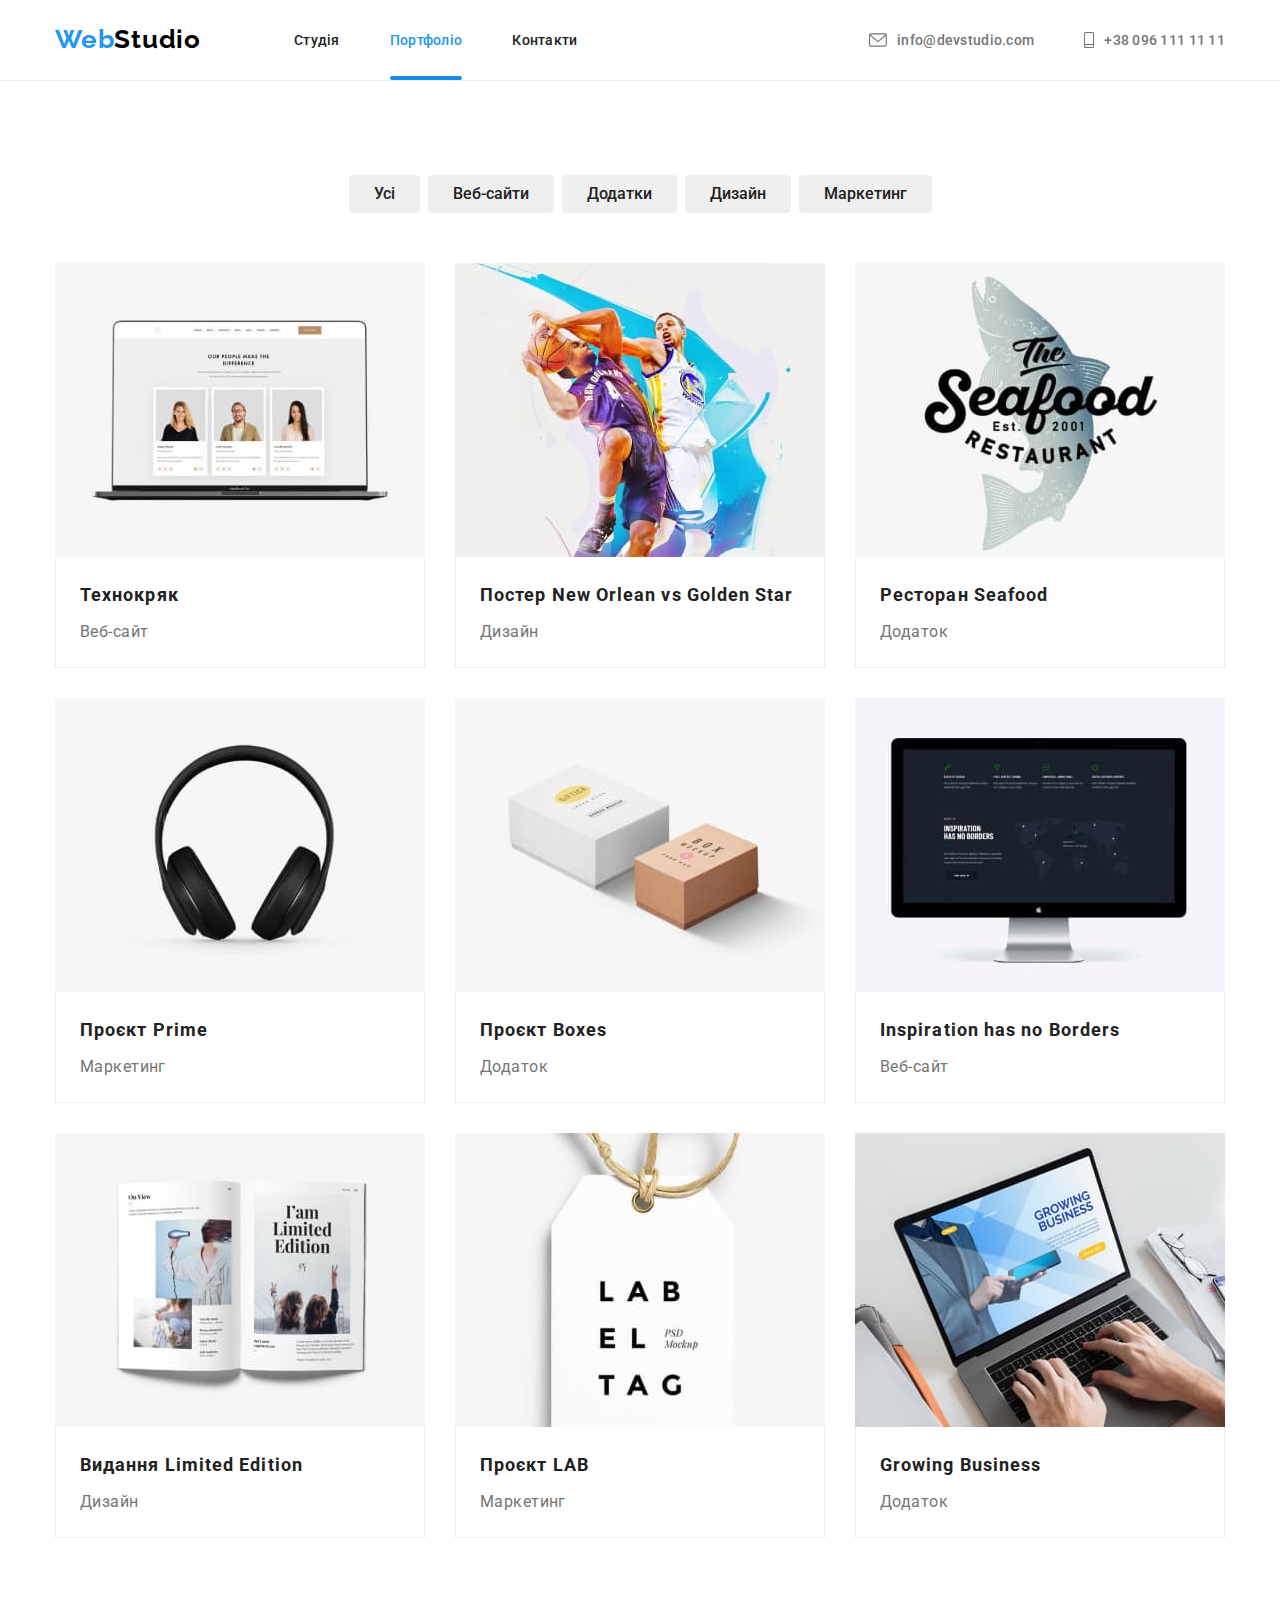
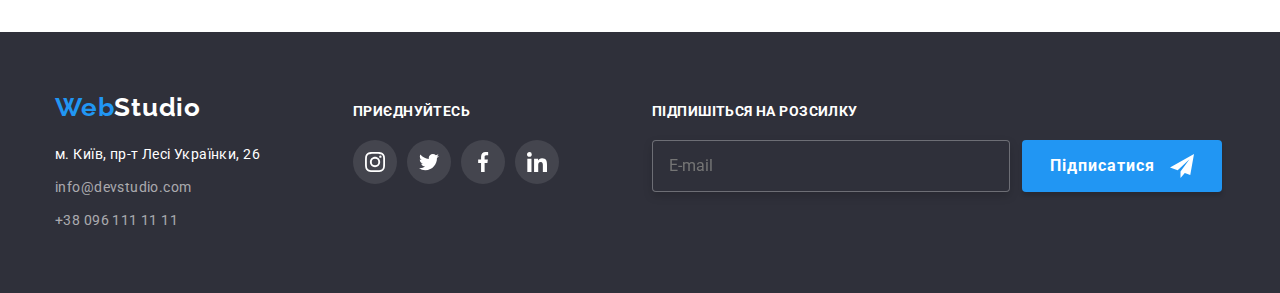
==== portfolio.html @ 2c03ad34 "copy homework #7" ====
<!DOCTYPE html>
<html lang="en">
  <head>
    <meta charset="UTF-8" />
    <meta http-equiv="X-UA-Compatible" content="IE=edge" />
    <meta name="viewport" content="width=device-width, initial-scale=1.0" />
    <title>Portfolio</title>
    <link rel="stylesheet" href="./css/main.min.css"/>
  </head>

  <body>
    <!-- HEADER -->
    <header class="page-header">
      <div class="page-header__wrap container">
        <nav>
          <ul class="navigation">
            <li class="navigation__logo">
              <a class="logo navigation__logo--color" href="./index.html">
                <span class="logo__part">Web</span>Studio
              </a>
            </li>
            <li class="navigation__reference">
              <a class="navigation__link" href="./index.html">Студія</a>
            </li>
            <li class="navigation__reference">
              <a class="navigation__link navigation__link--current" href="./portfolio.html">Портфоліо</a>
            </li>
            <li class="navigation__reference">
              <a class="navigation__link" href="">Контакти</a>
            </li>
          </ul>
        </nav>
        <ul class="contacts">
          <li class="contacts__reference">
            <a class="contacts__link" href="mailto:info@devstudio.com">
              <svg class="contacts__icon" width="18" height="16">
                <use href="./images/icons.svg#icon-link-letter"></use>
              </svg>info@devstudio.com
            </a>
          </li>
          <li class="contacts__reference">
            <a class="contacts__link" href="tel:+380961111111">
              <svg class="contacts__icon" width="10" height="16">
                <use href="./images/icons.svg#icon-link-smartphone"></use>
              </svg>+38 096 111 11 11
            </a>
          </li>
        </ul>
      </div>
    </header>
    <main>
      <!-- ФІЛЬТР КНОПОК -->
      <section class="section">
        <div class="container">
          <h1 class="visually-hidden">Портфоліо</h1>
          <ul class="portfolio-filter">
            <li class="portfolio-filter__item">
              <button class="portfolio-filter__button" type="button">Усі</button>
            </li>
            <li class="portfolio-filter__item">
              <button class="portfolio-filter__button" type="button">Веб-сайти</button>
            </li>
            <li class="portfolio-filter__item">
              <button class="portfolio-filter__button" type="button">Додатки</button>
            </li>
            <li class="portfolio-filter__item">
              <button class="portfolio-filter__button" type="button">Дизайн</button>
            </li>
            <li class="portfolio-filter__item">
              <button class="portfolio-filter__button" type="button">Маркетинг</button>
            </li>
          </ul>
          <ul class="portfolio">
            <li class="portfolio__card">
              <a class="portfolio__link" href="#">
                <div class="portfolio__picture">
                  <img
                  src="./images/portfolio/technokrjak.jpg"
                  alt="Зображення сторінки інтернета"
                  width="370"
                  height="294">
                  <div class="portfolio__wrap">
                    <p class="portfolio__description">
                      Ресурс пропонує комплексні пропозиції з різним рівнем
                      функціоналу та сервісів. Все це дозволить відвідувачу
                      отримати вичерпні відомості про компанію чи приватну особу.
                    </p>
                  </div>
                </div>
                <div class="portfolio__name">
                  <h2 class="portfolio__title">Технокряк</h2>
                  <p>Веб-сайт</p>
                </div>
              </a>
            </li>
            <li class="portfolio__card">
              <a class="portfolio__link" href="#">
                <div class="portfolio__picture">
                  <img
                  src="./images/portfolio/basketball.jpg"
                  alt="Баскетболісти з м'ячем"
                  width="370"
                  height="294">
                  <div class="portfolio__wrap">
                    <p class="portfolio__description">
                      Постер НБА Нью-Орлеан проти Сан Франциско Голден Стар. Тут
                      має бути інший текст, якого не має в проекті, але я його
                      написав, щоб перевірити і побачити, як він буде
                      відображатись на цій картці.
                    </p>
                  </div>
                </div>
                <div class="portfolio__name">
                  <h2 class="portfolio__title">
                    Постер New Orlean vs Golden Star
                  </h2>
                  <p>Дизайн</p>
                </div>
              </a>
            </li>
            <li class="portfolio__card">
              <a class="portfolio__link" href="#">
                <div class="portfolio__picture">
                  <img
                    src="./images/portfolio/seafood.jpg"
                    alt="Логотип рибного ресторану"
                    width="370"
                    height="294"
                  />
                  <div class="portfolio__wrap">
                    <p class="portfolio__description">
                      Тут про застосунок для ресторану Сіфуд. Далі вода про те
                      який класний ресторан і який ще більш чудовий застосунок
                      розроблений нашою вебстудією)
                    </p>
                  </div>
                </div>
                <div class="portfolio__name">
                  <h2 class="portfolio__title">Ресторан Seafood</h2>
                  <p>Додаток</p>
                </div>
              </a>
            </li>
            <li class="portfolio__card">
              <a class="portfolio__link" href="#">
                <div class="portfolio__picture">
                  <img
                    src="./images/portfolio/prime.jpg"
                    alt="Навушники"
                    width="370"
                    height="294"
                  />
                  <div class="portfolio__wrap">
                    <p class="portfolio__description">
                      Навушники. Ми самі не уявляємо чому. Виглядає стильно і
                     сучасно, то й добре. Але щось пов'язане з маркетингом.
                    </p>
                  </div>
                </div>
                <div class="portfolio__name">
                  <h2 class="portfolio__title">Проєкт Prime</h2>
                  <p>Маркетинг</p>
                </div>
              </a>
            </li>
            <li class="portfolio__card">
              <a class="portfolio__link" href="#">
                <div class="portfolio__picture">
                  <img
                    src="./images/portfolio/boxes.jpg"
                    alt="Дві коробки"
                    width="370"
                    height="294"
                  />
                  <div class="portfolio__wrap">
                    <p class="portfolio__description">
                      Застосунок, де на обкладинці красиво
                      розташовані вінтажні коробки. Власне, така й назва. Щось схоже на тетріс.
                      Просто знайте, що наша ВебСтудія втілить в життя будь яку
                      вашу забаганку.
                    </p>
                  </div>
                </div>
                <div class="portfolio__name">
                  <h2 class="portfolio__title">Проєкт Boxes</h2>
                  <p>Додаток</p>
                </div>
              </a>
            </li>
            <li class="portfolio__card">
              <a class="portfolio__link" href="#">
                <div class="portfolio__picture">
                  <img
                    src="./images/portfolio/inspiration.jpg"
                    alt="Монітор"
                    width="370"
                    height="294"
                  />
                  <div class="portfolio__wrap">
                    <p class="portfolio__description">
                      Веб-сайт "Надхнення немає меж". Філософське. Мабуть, сайт
                      для тих, хто має багато натхнення, але не знає де його
                      втілити. Вам сюди
                    </p>
                  </div>
                </div>
                <div class="portfolio__name">
                  <h2 class="portfolio__title">Inspiration has no Borders</h2>
                  <p>Веб-сайт</p>
                </div>
              </a>
            </li>
            <li class="portfolio__card">
              <a class="portfolio__link" href="#">
                <div class="portfolio__picture">
                  <img
                    src="./images/portfolio/limited.jpg"
                    alt="Журнал на сторінці з заголовком I'm limited edition"
                    width="370"
                    height="294"
                  />
                  <div class="portfolio__wrap">
                    <p class="portfolio__description">
                      О. Тут круто. Нам довірили розробити дизайн лімітованої
                      обкладинки одного невідомого журналу. Щось про фени або про
                      волосся. Видання лімітоване, то ж навряд чи ви він потрапить у
                      ваші руки.
                    </p>
                  </div>
                </div>
                <div class="portfolio__name">
                  <h2 class="portfolio__title">Видання Limited Edition</h2>
                  <p>Дизайн</p>
                </div>
              </a>
            </li>
            <li class="portfolio__card">
              <a class="portfolio__link" href="#">
                <div class="portfolio__picture">
                  <img
                    src="./images/portfolio/lab.jpg"
                    alt="Label TAG"
                    width="370"
                    height="294"
                  />
                  <div class="portfolio__wrap">
                    <p class="portfolio__description">
                      Проект ЛАБ. Це знов ніби не зрозуміло, але назва кричуща
                      і модна. Все дуже красиво, особливо нам подобається
                      той шнурочок і стильний вузлик.
                    </p>
                  </div>
                </div>
                <div class="portfolio__name">
                  <h2 class="portfolio__title">Проєкт LAB</h2>
                  <p>Маркетинг</p>
                </div>
              </a>
            </li>
            <li class="portfolio__card">
              <a class="portfolio__link" href="#">
                <div class="portfolio__picture">
                  <img
                    src="./images/portfolio/business.jpg"
                    alt="Фото лептопа з надписом Growing Business на мониторі"
                    width="370"
                    height="294"
                  />
                  <div class="portfolio__wrap">
                    <p class="portfolio__description">
                      Бізнес застосунок. Зростаючий бізнес. Для серйозних людей,
                      які знають ціну своєму часу. Якось так.
                    </p>
                  </div>
                </div>
                <div class="portfolio__name">
                  <h2 class="portfolio__title">Growing Business</h2>
                  <p>Додаток</p>
                </div>
              </a>
            </li>
          </ul>
        </div>
      </section>
    </main>

    <!-- FOOTER -->
    <footer class="page-footer">
      <div class="container page-footer__wrap">
        <div class="page-footer__links">
          <a href="index.html" class="logo page-footer__logo--color">
            <span class="logo__part">Web</span>Studio
          </a>
          <address>
            <ul class="adress-list">
              <li class="adress-list__item">
                <a class="adress-list__map"
                  href="https://goo.gl/maps/ySmGjcdxqGTYYULQ9"
                  target="_blank"
                  rel="noreferrer noopener nofollow">м. Київ, пр-т Лесі Українки, 26
                </a>
              </li>
              <li class="adress-list__item">
                <a class="adress-list__link" href="mailto:info@devstudio.com">info@devstudio.com</a>
              </li>
              <li class="adress-list__item">
                <a class="adress-list__link" href="tel:+380961111111">+38 096 111 11 11</a>
              </li>
            </ul>
          </address>
        </div>
        <div class="join">
          <h3 class="join__title">приєднуйтесь</h3>
          <ul class="networks">
            <li>
              <a class="networks__button join__button--color" href="#" aria-label="Instagram">
                <svg class="networks__icon" width="20" height="20">
                  <use href="./images/icons.svg#icon-social-instagram"></use>
                </svg>
              </a>
            </li>
            <li>
              <a class="networks__button join__button--color" href="#" aria-label="Instagram">
                <svg class="networks__icon" width="20" height="20">
                  <use href="./images/icons.svg#icon-social-twitter"></use>
                </svg>
              </a>
            </li>
            <li>
              <a class="networks__button join__button--color" href="#" aria-label="Instagram">
                <svg class="networks__icon" width="20" height="20">
                  <use href="./images/icons.svg#icon-social-facebook"></use>
                </svg>
              </a>
            </li>
            <li>
              <a class="networks__button join__button--color" href="#" aria-label="Instagram">
                <svg class="networks__icon" width="20" height="20">
                  <use href="./images/icons.svg#icon-social-linkedin"></use>
                </svg>
              </a>
            </li>
          </ul>
        </div>
        <form name="mailing-list" autocomplete="on">
          <div class="subscription">
            <h3 class="join__title">Підпишіться на розсилку</h3>
            <div class="subscription__wrap">
              <label>
                <input
                  class="subscription__input"
                  type="email"
                  name="user_email"
                  placeholder="E-mail"
                />
              </label>
              <button class="subscription__button" type="submit">
                Підписатися
                <svg class="subscription__icon" width="24" height="24">
                  <use href="./images/icons.svg#icon-send"></use>
                </svg>
              </button>
            </div>
          </div>
        </form>
      </div>
    </footer>
  </body>
</html>
---- css/main.min.css ----
@import"https://fonts.googleapis.com/css2?family=Raleway:wght@700&family=Roboto:wght@400;500;700;900&display=swap";/*! modern-normalize v1.1.0 | MIT License | https://github.com/sindresorhus/modern-normalize */*,::before,::after{-webkit-box-sizing:border-box;box-sizing:border-box}html{line-height:1.15;-webkit-text-size-adjust:100%;-moz-tab-size:4;-o-tab-size:4;tab-size:4}body{margin:0;font-family:system-ui,-apple-system,"Segoe UI",Roboto,Helvetica,Arial,sans-serif,"Apple Color Emoji","Segoe UI Emoji"}hr{height:0;color:inherit}abbr[title]{-webkit-text-decoration:underline dotted;text-decoration:underline dotted}b,strong{font-weight:bolder}code,kbd,samp,pre{font-family:ui-monospace,SFMono-Regular,Consolas,"Liberation Mono",Menlo,monospace;font-size:1em}small{font-size:80%}sub,sup{font-size:75%;line-height:0;position:relative;vertical-align:baseline}sub{bottom:-0.25em}sup{top:-0.5em}table{text-indent:0;border-color:inherit}button,input,optgroup,select,textarea{font-family:inherit;font-size:100%;line-height:1.15;margin:0}button,select{text-transform:none}button,[type=button],[type=reset],[type=submit]{-webkit-appearance:button}::-moz-focus-inner{border-style:none;padding:0}:-moz-focusring{outline:1px dotted ButtonText}:-moz-ui-invalid{box-shadow:none}legend{padding:0}progress{vertical-align:baseline}::-webkit-inner-spin-button,::-webkit-outer-spin-button{height:auto}[type=search]{-webkit-appearance:textfield;outline-offset:-2px}::-webkit-search-decoration{-webkit-appearance:none}::-webkit-file-upload-button{-webkit-appearance:button;font:inherit}summary{display:list-item}.visually-hidden{position:absolute;width:1px;height:1px;margin:-1px;border:0;padding:0;white-space:nowrap;-webkit-clip-path:inset(100%);clip-path:inset(100%);clip:rect(0 0 0 0);overflow:hidden}.portfolio,.portfolio-filter,.clients,.team__list,.catalogue__list,.features-list,.navigation{list-style:none;padding:0;margin:0}body{color:#757575;font-family:"Roboto",sans-serif;font-size:14px;letter-spacing:.03em}h2,h3,p,ul{margin-top:0;margin-bottom:0px}img{display:block;max-width:100%;height:auto}.container{width:1200px;padding:0 15px;margin:0 auto}.section{padding:94px 0}.titles{font-weight:700;font-size:36px;line-height:1.17;text-align:center;color:#212121;margin-bottom:50px}.logo{display:inline-block;font-family:"Raleway";font-weight:700;font-size:26px;line-height:1.192;text-decoration:none;letter-spacing:.03em}.logo__part{color:#2196f3}.networks{display:-webkit-box;display:-ms-flexbox;display:flex;-webkit-box-pack:justify;-ms-flex-pack:justify;justify-content:space-between;list-style:none;padding:0}.networks__button{display:-webkit-box;display:-ms-flexbox;display:flex;-webkit-box-align:center;-ms-flex-align:center;align-items:center;-webkit-box-pack:center;-ms-flex-pack:center;justify-content:center;border:none;width:44px;height:44px;border-radius:50%;cursor:pointer;-webkit-transition:background-color 250ms cubic-bezier(0.4, 0, 0.2, 1),color 250ms cubic-bezier(0.4, 0, 0.2, 1);transition:background-color 250ms cubic-bezier(0.4, 0, 0.2, 1),color 250ms cubic-bezier(0.4, 0, 0.2, 1)}.networks__button:hover,.networks__button:focus{background-color:#2196f3;color:#fff}.networks__icon{fill:currentColor}.page-header{border-bottom:1px solid #ececec}.page-header__wrap{display:-webkit-box;display:-ms-flexbox;display:flex;-webkit-box-align:center;-ms-flex-align:center;align-items:center}.navigation{display:-webkit-box;display:-ms-flexbox;display:flex}.navigation__logo{margin-right:93px;padding:24px 0 25px 0}.navigation__logo--color{color:#000}.navigation__link{position:relative;display:block;padding-top:32px;padding-bottom:32px;color:#212121;font-weight:500;line-height:1.143;letter-spacing:.02em;text-decoration:none;-webkit-transition:color 250ms cubic-bezier(0.4, 0, 0.2, 1);transition:color 250ms cubic-bezier(0.4, 0, 0.2, 1)}.navigation__link--current{color:#2196f3}.navigation__link--current::after{position:absolute;display:block;content:" ";width:100%;height:4px;bottom:0;border-radius:2px;background-color:#188ce8}.navigation__reference:not(last-child){margin-right:50px}.contacts{display:-webkit-inline-box;display:-ms-inline-flexbox;display:inline-flex;margin-top:0;margin-bottom:0;margin-left:auto;list-style:none;font-weight:500;line-height:1.143;letter-spacing:.02em}.contacts__reference+.contacts__reference{margin-left:50px}.contacts__link{display:-webkit-box;display:-ms-flexbox;display:flex;padding:0;-webkit-box-align:center;-ms-flex-align:center;align-items:center;color:#757575;text-decoration:none;-webkit-transition:color 250ms cubic-bezier(0.4, 0, 0.2, 1);transition:color 250ms cubic-bezier(0.4, 0, 0.2, 1)}.contacts__link:hover,.contacts__link:focus{color:#2196f3}.contacts__icon{fill:currentColor;padding:0;margin-right:10px}.hero{text-align:center;background-color:#2f303a;-webkit-box-shadow:0px 4px 4px rgba(0,0,0,.25),0px 4px 4px rgba(0,0,0,.25);box-shadow:0px 4px 4px rgba(0,0,0,.25),0px 4px 4px rgba(0,0,0,.25);padding-top:200px;padding-bottom:200px}.hero__title{width:696px;margin:0 auto;-webkit-box-align:center;-ms-flex-align:center;align-items:center;font-weight:900;font-size:44px;line-height:1.364;color:#fff;text-align:center;letter-spacing:.06em;text-transform:uppercase;margin-top:0;margin-bottom:0px;padding-bottom:40px}.hero__button{display:inline-block;font-family:"Roboto",sans-serif;font-weight:700;font-size:16px;line-height:1.88;color:#fff;background-color:#2196f3;text-align:center;-webkit-box-align:center;-ms-flex-align:center;align-items:center;letter-spacing:.06em;cursor:pointer;border:none;border-radius:4px;padding:10px 32px;min-width:216px;-webkit-transition:background-color 250ms cubic-bezier(0.4, 0, 0.2, 1);transition:background-color 250ms cubic-bezier(0.4, 0, 0.2, 1)}.hero__button:hover,.hero__button:focus{background-color:#188ce8}.overlay{max-width:1600px;height:600px;margin-left:auto;margin-right:auto;background-image:-webkit-gradient(linear, left top, right top, from(rgba(47, 48, 58, 0.4)), to(rgba(47, 48, 58, 0.4))),url(../images/body.jpg);background-image:linear-gradient(to right, rgba(47, 48, 58, 0.4), rgba(47, 48, 58, 0.4)),url(../images/body.jpg);background-size:cover;background-position:center}.backdrop{position:fixed;top:0;left:0;width:100%;height:100%;background-color:rgba(0,0,0,.2);opacity:1;-webkit-transition:opacity 250ms cubic-bezier(0.4, 0, 0.2, 1),visibility 250ms cubic-bezier(0.4, 0, 0.2, 1);transition:opacity 250ms cubic-bezier(0.4, 0, 0.2, 1),visibility 250ms cubic-bezier(0.4, 0, 0.2, 1)}.backdrop.is-hidden{visibility:hidden;opacity:0;pointer-events:none}.backdrop.is-hidden .modal{-webkit-transform:translate(-50%, -50%) scale(0.5);transform:translate(-50%, -50%) scale(0.5)}.modal{position:absolute;top:50%;left:50%;min-width:528px;min-height:581px;background-color:#fff;-webkit-box-shadow:0px 1px 3px rgba(0,0,0,.12),0px 1px 1px rgba(0,0,0,.14),0px 2px 1px rgba(0,0,0,.2);box-shadow:0px 1px 3px rgba(0,0,0,.12),0px 1px 1px rgba(0,0,0,.14),0px 2px 1px rgba(0,0,0,.2);border-radius:4px;padding:40px;-webkit-transform:translate(-50%, -50%) scale(1);transform:translate(-50%, -50%) scale(1);-webkit-transition:-webkit-transform 250ms cubic-bezier(0.4, 0, 0.2, 1);transition:-webkit-transform 250ms cubic-bezier(0.4, 0, 0.2, 1);transition:transform 250ms cubic-bezier(0.4, 0, 0.2, 1);transition:transform 250ms cubic-bezier(0.4, 0, 0.2, 1), -webkit-transform 250ms cubic-bezier(0.4, 0, 0.2, 1)}.modal__title{font-weight:700;font-size:20px;line-height:1.15;letter-spacing:.03em;padding-bottom:12px;color:#212121}.modal__wrap{display:-webkit-box;display:-ms-flexbox;display:flex;-webkit-box-orient:vertical;-webkit-box-direction:normal;-ms-flex-direction:column;flex-direction:column;text-align:left;font-size:12px;line-height:1.17;letter-spacing:.01em}.modal__wrap:focus-within{color:#212121}.modal__label{padding-bottom:4px}.modal__input-wrap{position:relative;margin-bottom:10px;color:#212121;-webkit-transition:color 250ms cubic-bezier(0.4, 0, 0.2, 1);transition:color 250ms cubic-bezier(0.4, 0, 0.2, 1)}.modal__input-wrap:focus-within{color:#2196f3}.modal__input{width:100%;padding:12px 12px 12px 42px;font-size:16px;outline:none;border:1px solid rgba(33,33,33,.2);border-radius:4px;-webkit-transition:border-color 250ms cubic-bezier(0.4, 0, 0.2, 1);transition:border-color 250ms cubic-bezier(0.4, 0, 0.2, 1)}.modal__icon{position:absolute;top:50%;left:12px;-webkit-transform:translateY(-50%);transform:translateY(-50%);fill:currentColor}.modal__textarea{resize:none;outline:none;margin-bottom:20px;font-size:12px;line-height:1.17;letter-spacing:.01em;border:1px solid rgba(33,33,33,.2);border-radius:4px;padding:12px 16px;-webkit-transition:border-color 250ms cubic-bezier(0.4, 0, 0.2, 1);transition:border-color 250ms cubic-bezier(0.4, 0, 0.2, 1)}.modal__textarea:focus{color:#2196f3}.modal__textarea::-webkit-input-placeholder{color:rgba(117,117,117,.5)}.modal__textarea::-moz-placeholder{color:rgba(117,117,117,.5)}.modal__textarea:-ms-input-placeholder{color:rgba(117,117,117,.5)}.modal__textarea::-ms-input-placeholder{color:rgba(117,117,117,.5)}.modal__textarea::placeholder{color:rgba(117,117,117,.5)}.modal__terms{display:-webkit-box;display:-ms-flexbox;display:flex;-webkit-box-align:center;-ms-flex-align:center;align-items:center;margin-bottom:30px}.modal__terms-input{position:absolute;-webkit-appearance:none;-moz-appearance:none;appearance:none}.modal__terms-icon{display:inline-block;width:16px;height:15px;border:2px solid #212121;border-radius:2px;margin:0 7px 0 12px;-webkit-transition:border-color 250ms cubic-bezier(0.4, 0, 0.2, 1),background-color 250ms cubic-bezier(0.4, 0, 0.2, 1);transition:border-color 250ms cubic-bezier(0.4, 0, 0.2, 1),background-color 250ms cubic-bezier(0.4, 0, 0.2, 1)}.modal__terms-check{opacity:0;position:absolute;margin-left:12px;width:16px;height:15px;border-radius:2px;-webkit-transition:opacity 250ms cubic-bezier(0.4, 0, 0.2, 1);transition:opacity 250ms cubic-bezier(0.4, 0, 0.2, 1)}.modal__terms-input:checked~.modal__terms-check{opacity:1}.modal__terms-link{color:#2196f3}.modal__button{width:200px;height:50px;background-color:#2196f3;-webkit-box-shadow:0px 4px 4px rgba(0,0,0,.15);box-shadow:0px 4px 4px rgba(0,0,0,.15);border:none;border-radius:4px;font-weight:700;font-size:16px;line-height:1.88;letter-spacing:.06em;color:#fff;cursor:pointer;-webkit-transition:background-color 250ms cubic-bezier(0.4, 0, 0.2, 1),-webkit-box-shadow 250ms cubic-bezier(0.4, 0, 0.2, 1);transition:background-color 250ms cubic-bezier(0.4, 0, 0.2, 1),-webkit-box-shadow 250ms cubic-bezier(0.4, 0, 0.2, 1);transition:background-color 250ms cubic-bezier(0.4, 0, 0.2, 1),box-shadow 250ms cubic-bezier(0.4, 0, 0.2, 1);transition:background-color 250ms cubic-bezier(0.4, 0, 0.2, 1),box-shadow 250ms cubic-bezier(0.4, 0, 0.2, 1),-webkit-box-shadow 250ms cubic-bezier(0.4, 0, 0.2, 1)}.modal__button:hover,.modal__button:focus{background-color:#188ce8;-webkit-box-shadow:0px 4px 4px rgba(0,0,0,.15);box-shadow:0px 4px 4px rgba(0,0,0,.15)}.modal__close-button{display:-webkit-box;display:-ms-flexbox;display:flex;-webkit-box-align:center;-ms-flex-align:center;align-items:center;-webkit-box-pack:center;-ms-flex-pack:center;justify-content:center;position:absolute;right:8px;top:8px;padding:0;margin-right:0;width:30px;height:30px;background-color:#fff;border:1px solid rgba(0,0,0,.1);border-radius:50%;cursor:pointer;-webkit-transition:fill 250ms cubic-bezier(0.4, 0, 0.2, 1);transition:fill 250ms cubic-bezier(0.4, 0, 0.2, 1)}.modal__close-button:focus,.modal__close-button:hover{fill:#2196f3}.modal__close-icon{width:11px;height:11px}.features-list{display:-webkit-box;display:-ms-flexbox;display:flex;line-height:1.71}.features-list__feature{width:270px;margin-right:30px}.features-list__feature:nth-child(4){margin-right:0}.features-list__icon{display:-webkit-box;display:-ms-flexbox;display:flex;-webkit-box-align:center;-ms-flex-align:center;align-items:center;-webkit-box-pack:center;-ms-flex-pack:center;justify-content:center;padding:0;border:none;width:270px;height:120px;margin-bottom:30px;background-color:#f5f4fa;border-radius:4px}.features-list__title{font-weight:700;font-size:14px;line-height:1.14;text-transform:uppercase;color:#212121;margin-bottom:10px}.catalogue{padding-top:0}.catalogue__title{font-weight:700;font-size:36px;line-height:1.17;text-align:center;color:#212121;margin-bottom:50px}.catalogue__list{display:-webkit-box;display:-ms-flexbox;display:flex;-webkit-box-align:center;-ms-flex-align:center;align-items:center;-webkit-box-pack:justify;-ms-flex-pack:justify;justify-content:space-between}.catalogue__item{position:relative}.catalogue__label{display:-webkit-box;display:-ms-flexbox;display:flex;-webkit-box-align:center;-ms-flex-align:center;align-items:center;-webkit-box-pack:center;-ms-flex-pack:center;justify-content:center;position:absolute;bottom:0;left:0;width:370px;height:70px;background:rgba(47,48,58,.8)}.catalogue__name{font-weight:700;font-size:14px;line-height:1.14;letter-spacing:.03em;text-transform:uppercase;color:#fff}.team{background-color:#f5f4fa}.team__list{display:-webkit-box;display:-ms-flexbox;display:flex;-webkit-box-align:center;-ms-flex-align:center;align-items:center;-webkit-box-pack:justify;-ms-flex-pack:justify;justify-content:space-between}.team__card{background-color:#fff;text-align:center;font-size:16px;line-height:1.19;-webkit-box-shadow:0px 1px 3px rgba(0,0,0,.12),0px 1px 1px rgba(0,0,0,.14),0px 2px 1px rgba(0,0,0,.2);box-shadow:0px 1px 3px rgba(0,0,0,.12),0px 1px 1px rgba(0,0,0,.14),0px 2px 1px rgba(0,0,0,.2);border-radius:0px 0px 4px 4px}.team__text{padding:30px 32px}.team__title{margin-bottom:10px;font-weight:500;font-size:16px;line-height:1.19;color:#212121}.team__position{margin-bottom:16px}.team__button--color{color:#afb1b8}.clients{display:-webkit-box;display:-ms-flexbox;display:flex;-webkit-box-align:center;-ms-flex-align:center;align-items:center;-webkit-box-pack:justify;-ms-flex-pack:justify;justify-content:space-between}.clients__name{display:-webkit-box;display:-ms-flexbox;display:flex;-webkit-box-align:center;-ms-flex-align:center;align-items:center;-webkit-box-pack:center;-ms-flex-pack:center;justify-content:center;width:170px;height:92px;border:1px solid #afb1b8;border-radius:4px;color:#afb1b8;cursor:pointer;-webkit-transition:background-color 250ms cubic-bezier(0.4, 0, 0.2, 1),color 250ms cubic-bezier(0.4, 0, 0.2, 1);transition:background-color 250ms cubic-bezier(0.4, 0, 0.2, 1),color 250ms cubic-bezier(0.4, 0, 0.2, 1)}.clients__name:hover,.clients__name:focus{border:1px solid #2196f3;color:#2196f3}.clients__icon{fill:currentColor}.page-footer{background-color:#2f303a}.page-footer__wrap{display:-webkit-box;display:-ms-flexbox;display:flex}.page-footer__links{padding:60px 0}.page-footer__logo--color{color:#fff;margin-bottom:20px}.adress-list{list-style:none;font-style:normal;line-height:1.71;padding:0}.adress-list__item:nth-child(-n+2){margin-bottom:9px}.adress-list__map{color:#fff;text-decoration:none;-webkit-transition:color 250ms cubic-bezier(0.4, 0, 0.2, 1);transition:color 250ms cubic-bezier(0.4, 0, 0.2, 1)}.adress-list__map:hover,.adress-list__map:focus{color:#2196f3}.adress-list__link{color:rgba(255,255,255,.6);text-decoration:none;-webkit-transition:color 250ms cubic-bezier(0.4, 0, 0.2, 1);transition:color 250ms cubic-bezier(0.4, 0, 0.2, 1)}.adress-list__link:hover,.adress-list__link:focus{color:#2196f3}.join{display:inline-block;width:206px;padding-top:72px;margin-left:93px}.join__title{font-weight:700;font-size:14px;line-height:1.14;text-transform:uppercase;margin-bottom:20px;color:#fff}.join__button--color{color:#fff;background-color:rgba(255,255,255,.1)}.subscription{display:inline-block;width:570px;padding-top:72px;margin-left:93px}.subscription__wrap{display:-webkit-box;display:-ms-flexbox;display:flex}.subscription__input{width:358px;font-size:16px;line-height:1.25;outline:none;border:1px solid rgba(255,255,255,.3);-webkit-filter:drop-shadow(0px 4px 4px rgba(0, 0, 0, 0.15));filter:drop-shadow(0px 4px 4px rgba(0, 0, 0, 0.15));border-radius:4px;color:#fff;background-color:#2f303a;padding:15px 16px;margin-right:12px}.subscription__input:focus{border:1px solid #fff}.subscription__button{display:-webkit-box;display:-ms-flexbox;display:flex;-webkit-box-align:center;-ms-flex-align:center;align-items:center;-webkit-box-pack:justify;-ms-flex-pack:justify;justify-content:space-between;width:200px;font-weight:700;font-size:16px;line-height:1.88;letter-spacing:.06em;color:#fff;background-color:#2196f3;-webkit-box-shadow:0px 4px 4px rgba(0,0,0,.15);box-shadow:0px 4px 4px rgba(0,0,0,.15);border:none;border-radius:4px;padding:10px 28px;cursor:pointer;-webkit-transition:background-color 250ms cubic-bezier(0.4, 0, 0.2, 1);transition:background-color 250ms cubic-bezier(0.4, 0, 0.2, 1)}.subscription__button:hover,.subscription__button:focus{background-color:#188ce8}.subscription__icon{fill:currentColor}.portfolio-filter{display:-webkit-box;display:-ms-flexbox;display:flex;-webkit-box-align:center;-ms-flex-align:center;align-items:center;-webkit-box-pack:center;-ms-flex-pack:center;justify-content:center;margin-bottom:50px;font-weight:700}.portfolio-filter__item:not(:last-child){margin-right:8px}.portfolio-filter__button{display:inline-block;font-family:"Roboto",sans-serif;font-weight:500;font-size:16px;line-height:1.625;text-align:center;color:#212121;cursor:pointer;border:none;border-radius:4px;padding:6px 25px;-webkit-transition:background-color 250ms cubic-bezier(0.4, 0, 0.2, 1),color 250ms cubic-bezier(0.4, 0, 0.2, 1),-webkit-filter 250ms cubic-bezier(0.4, 0, 0.2, 1);transition:background-color 250ms cubic-bezier(0.4, 0, 0.2, 1),color 250ms cubic-bezier(0.4, 0, 0.2, 1),-webkit-filter 250ms cubic-bezier(0.4, 0, 0.2, 1);transition:background-color 250ms cubic-bezier(0.4, 0, 0.2, 1),color 250ms cubic-bezier(0.4, 0, 0.2, 1),filter 250ms cubic-bezier(0.4, 0, 0.2, 1);transition:background-color 250ms cubic-bezier(0.4, 0, 0.2, 1),color 250ms cubic-bezier(0.4, 0, 0.2, 1),filter 250ms cubic-bezier(0.4, 0, 0.2, 1),-webkit-filter 250ms cubic-bezier(0.4, 0, 0.2, 1)}.portfolio-filter__button:hover,.portfolio-filter__button:focus{color:#fff;background-color:#2196f3;-webkit-filter:drop-shadow(0px 4px 4px rgba(0, 0, 0, 0.25));filter:drop-shadow(0px 4px 4px rgba(0, 0, 0, 0.25))}.portfolio{display:-webkit-box;display:-ms-flexbox;display:flex;-ms-flex-wrap:wrap;flex-wrap:wrap}.portfolio__card{width:370px;font-size:0;margin-right:30px;margin-bottom:30px;background-color:#fff}.portfolio__card:nth-child(3n){margin-right:0}.portfolio__card:nth-last-child(-n+3){margin-bottom:0}.portfolio__card .portfolio__picture{position:relative;overflow:hidden}.portfolio__link{display:block;text-decoration:none;color:#757575;font-size:16px;line-height:1.875;-webkit-transition:-webkit-box-shadow 250ms cubic-bezier(0.4, 0, 0.2, 1);transition:-webkit-box-shadow 250ms cubic-bezier(0.4, 0, 0.2, 1);transition:box-shadow 250ms cubic-bezier(0.4, 0, 0.2, 1);transition:box-shadow 250ms cubic-bezier(0.4, 0, 0.2, 1), -webkit-box-shadow 250ms cubic-bezier(0.4, 0, 0.2, 1)}.portfolio__link:hover,.portfolio__link:focus{-webkit-box-shadow:0px 1px 1px rgba(0,0,0,.12),0px 4px 4px rgba(0,0,0,.06),1px 4px 6px rgba(0,0,0,.16);box-shadow:0px 1px 1px rgba(0,0,0,.12),0px 4px 4px rgba(0,0,0,.06),1px 4px 6px rgba(0,0,0,.16)}.portfolio__link:hover .portfolio__wrap,.portfolio__link:focus .portfolio__wrap{-webkit-transform:translateY(0);transform:translateY(0)}.portfolio__wrap{position:absolute;top:0;left:0;display:inline-block;width:370px;height:294px;background:rgba(33,150,243,.9);-webkit-transform:translateY(101%);transform:translateY(101%);-webkit-transition:-webkit-transform 250ms cubic-bezier(0.4, 0, 0.2, 1);transition:-webkit-transform 250ms cubic-bezier(0.4, 0, 0.2, 1);transition:transform 250ms cubic-bezier(0.4, 0, 0.2, 1);transition:transform 250ms cubic-bezier(0.4, 0, 0.2, 1), -webkit-transform 250ms cubic-bezier(0.4, 0, 0.2, 1)}.portfolio__description{padding:63px 24px;font-size:18px;line-height:1.56;letter-spacing:.03em;color:#fff}.portfolio__name{padding:20px 24px;border-width:0px 1px 1px 1px;border-color:#eee;border-style:solid}.portfolio__title{font-weight:700;font-size:18px;line-height:2;letter-spacing:.06em;color:#212121;margin-bottom:4px}/*# sourceMappingURL=main.min.css.map */
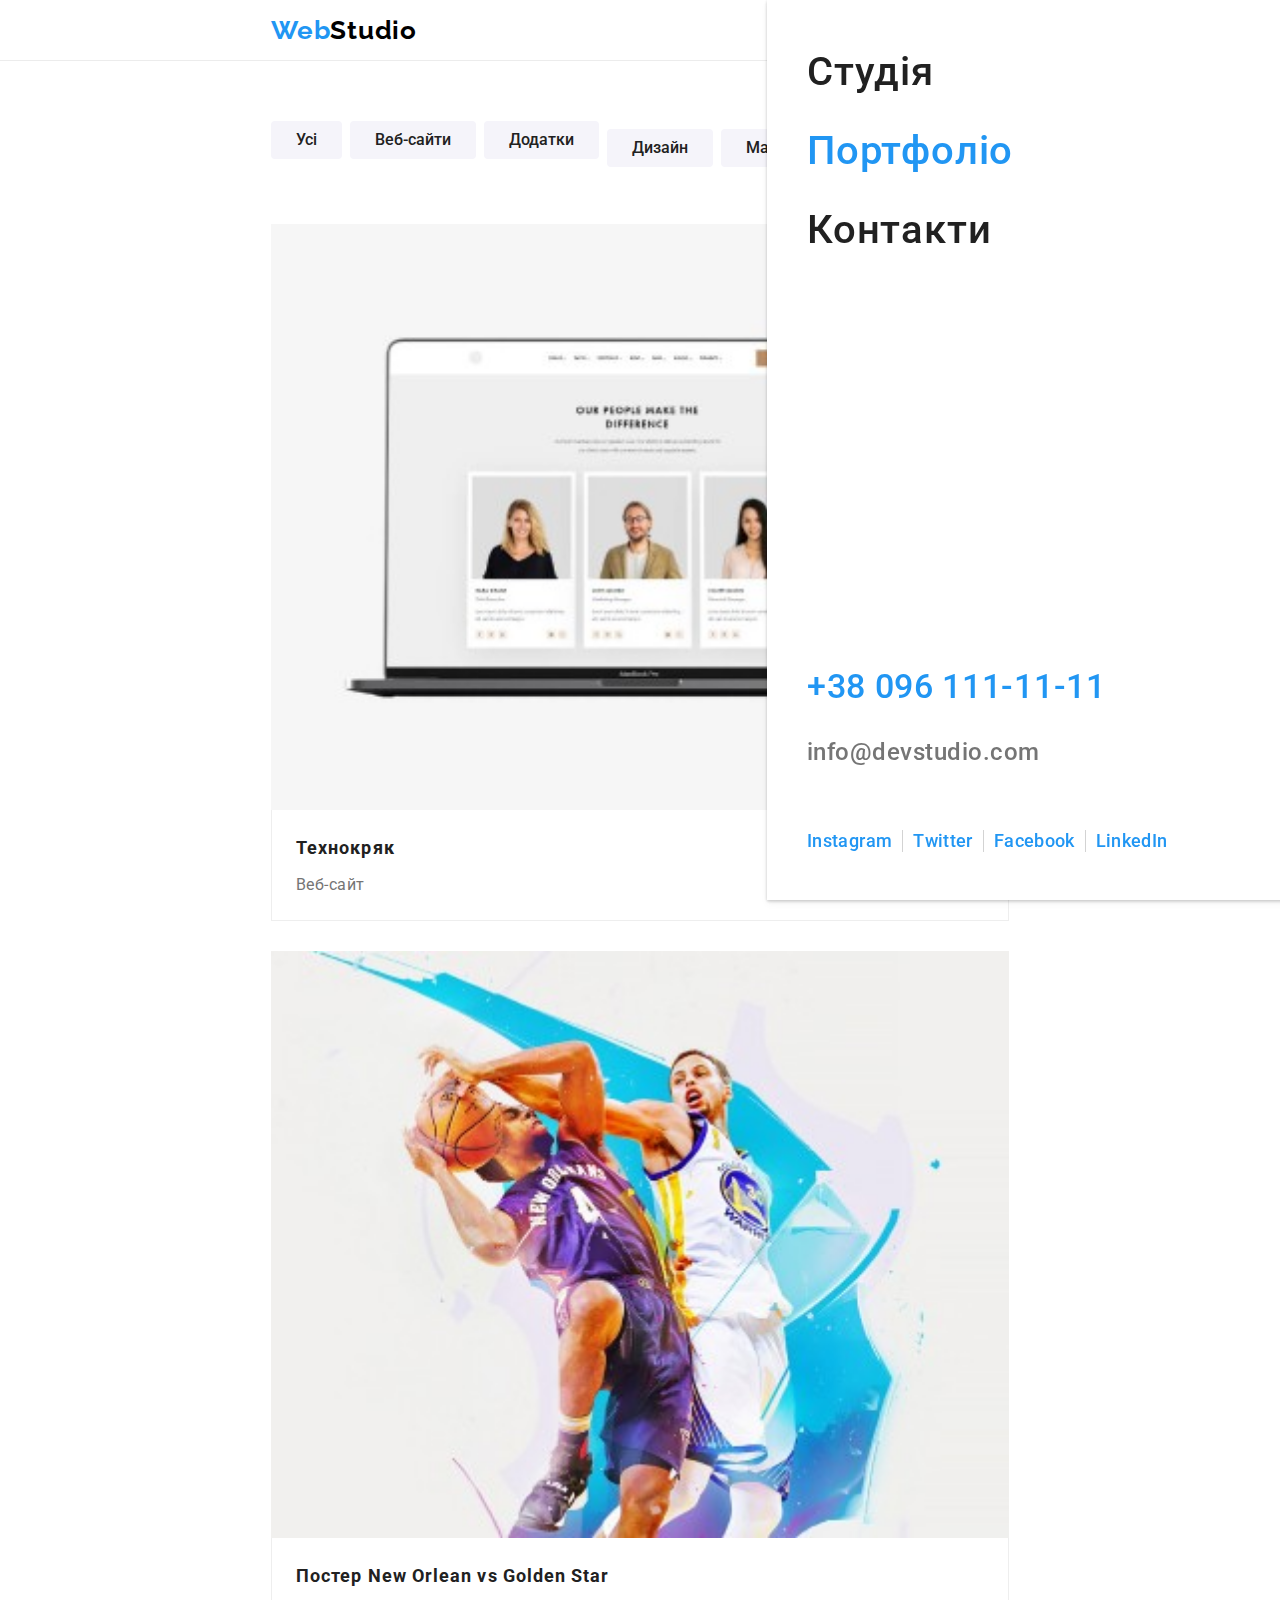
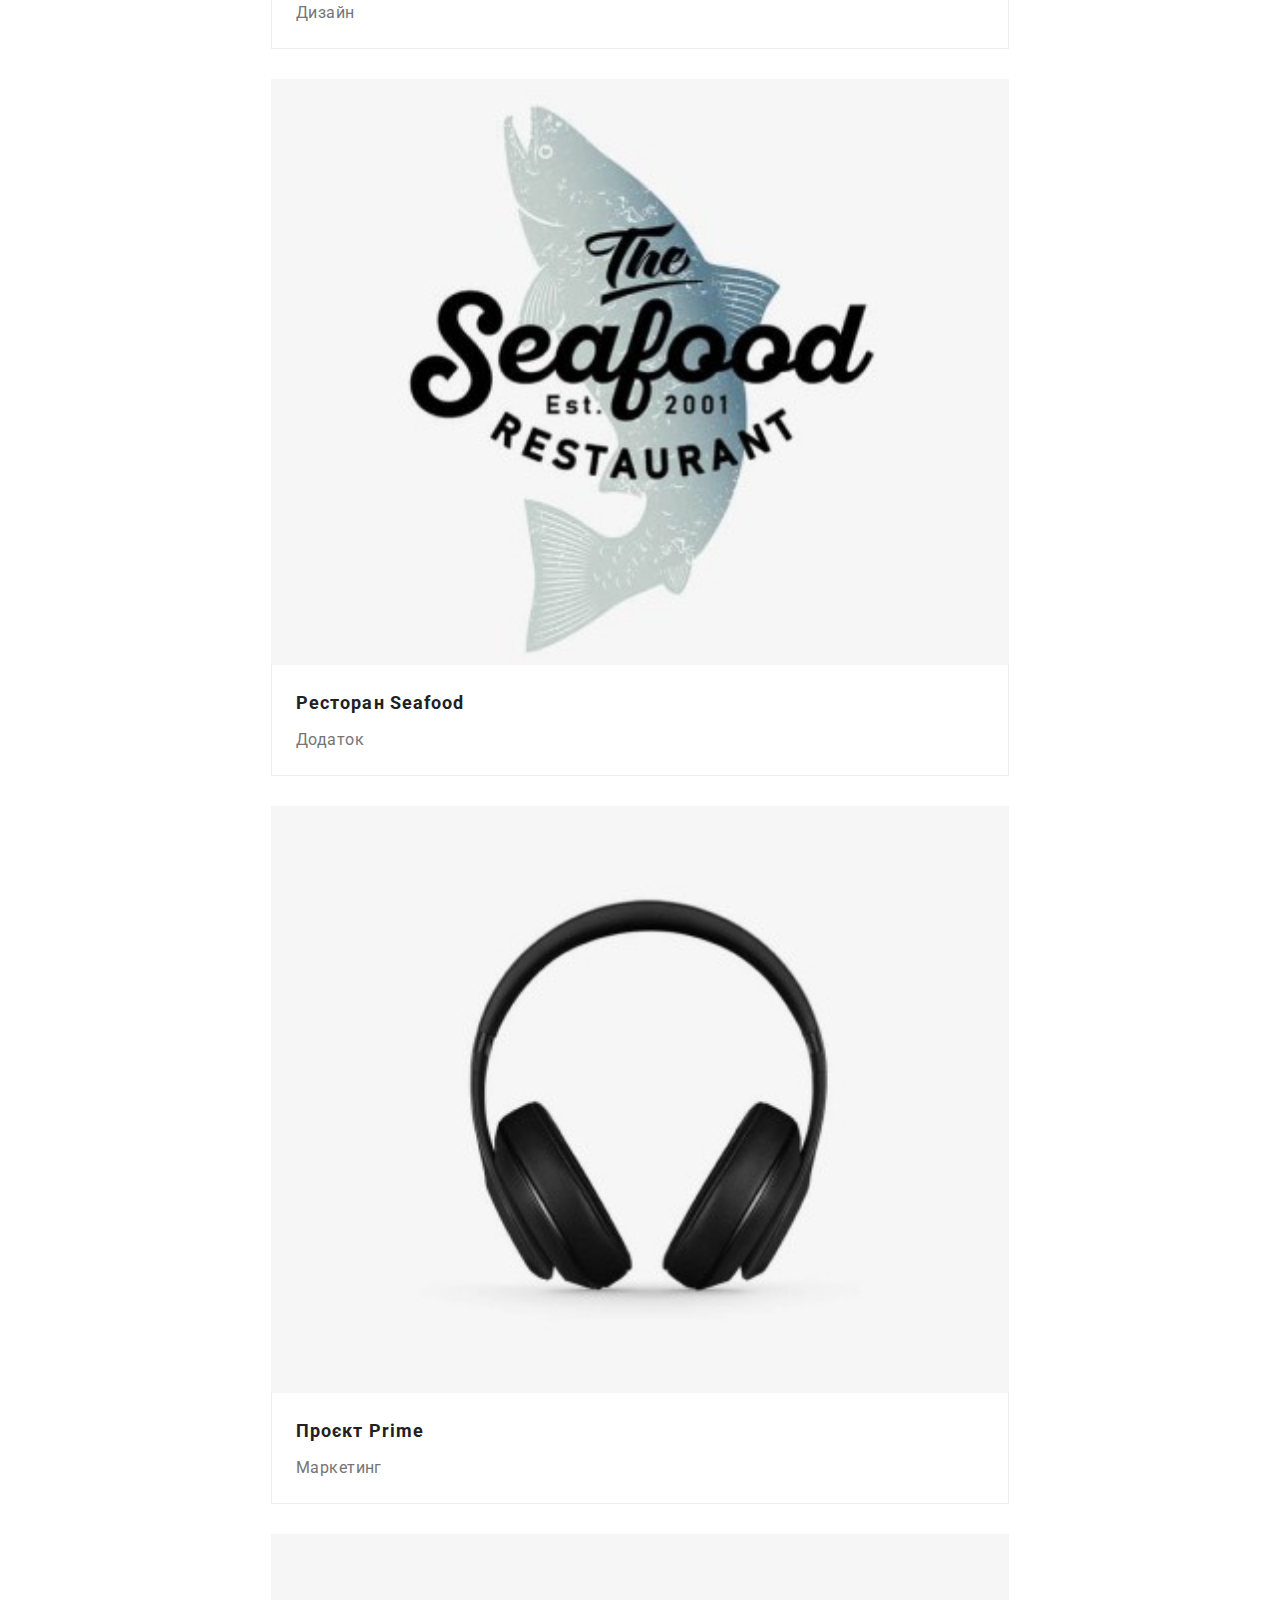
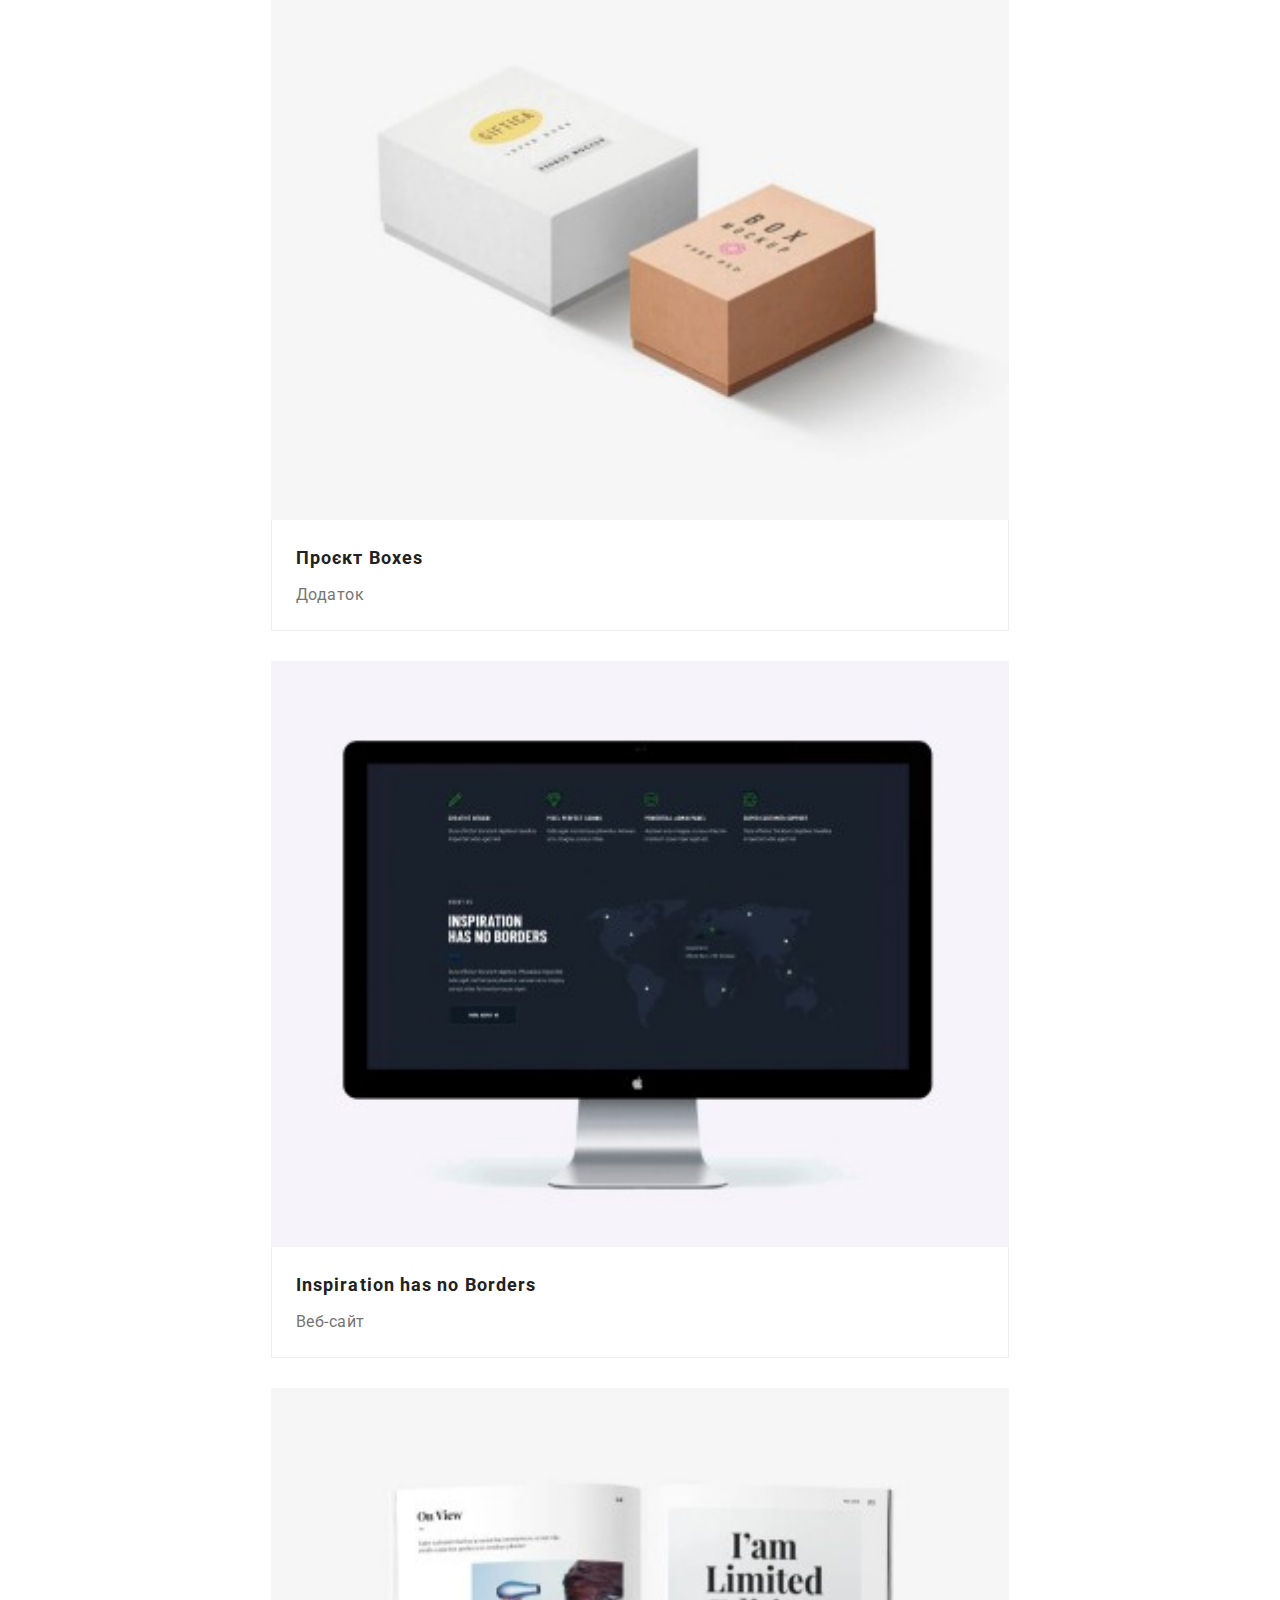
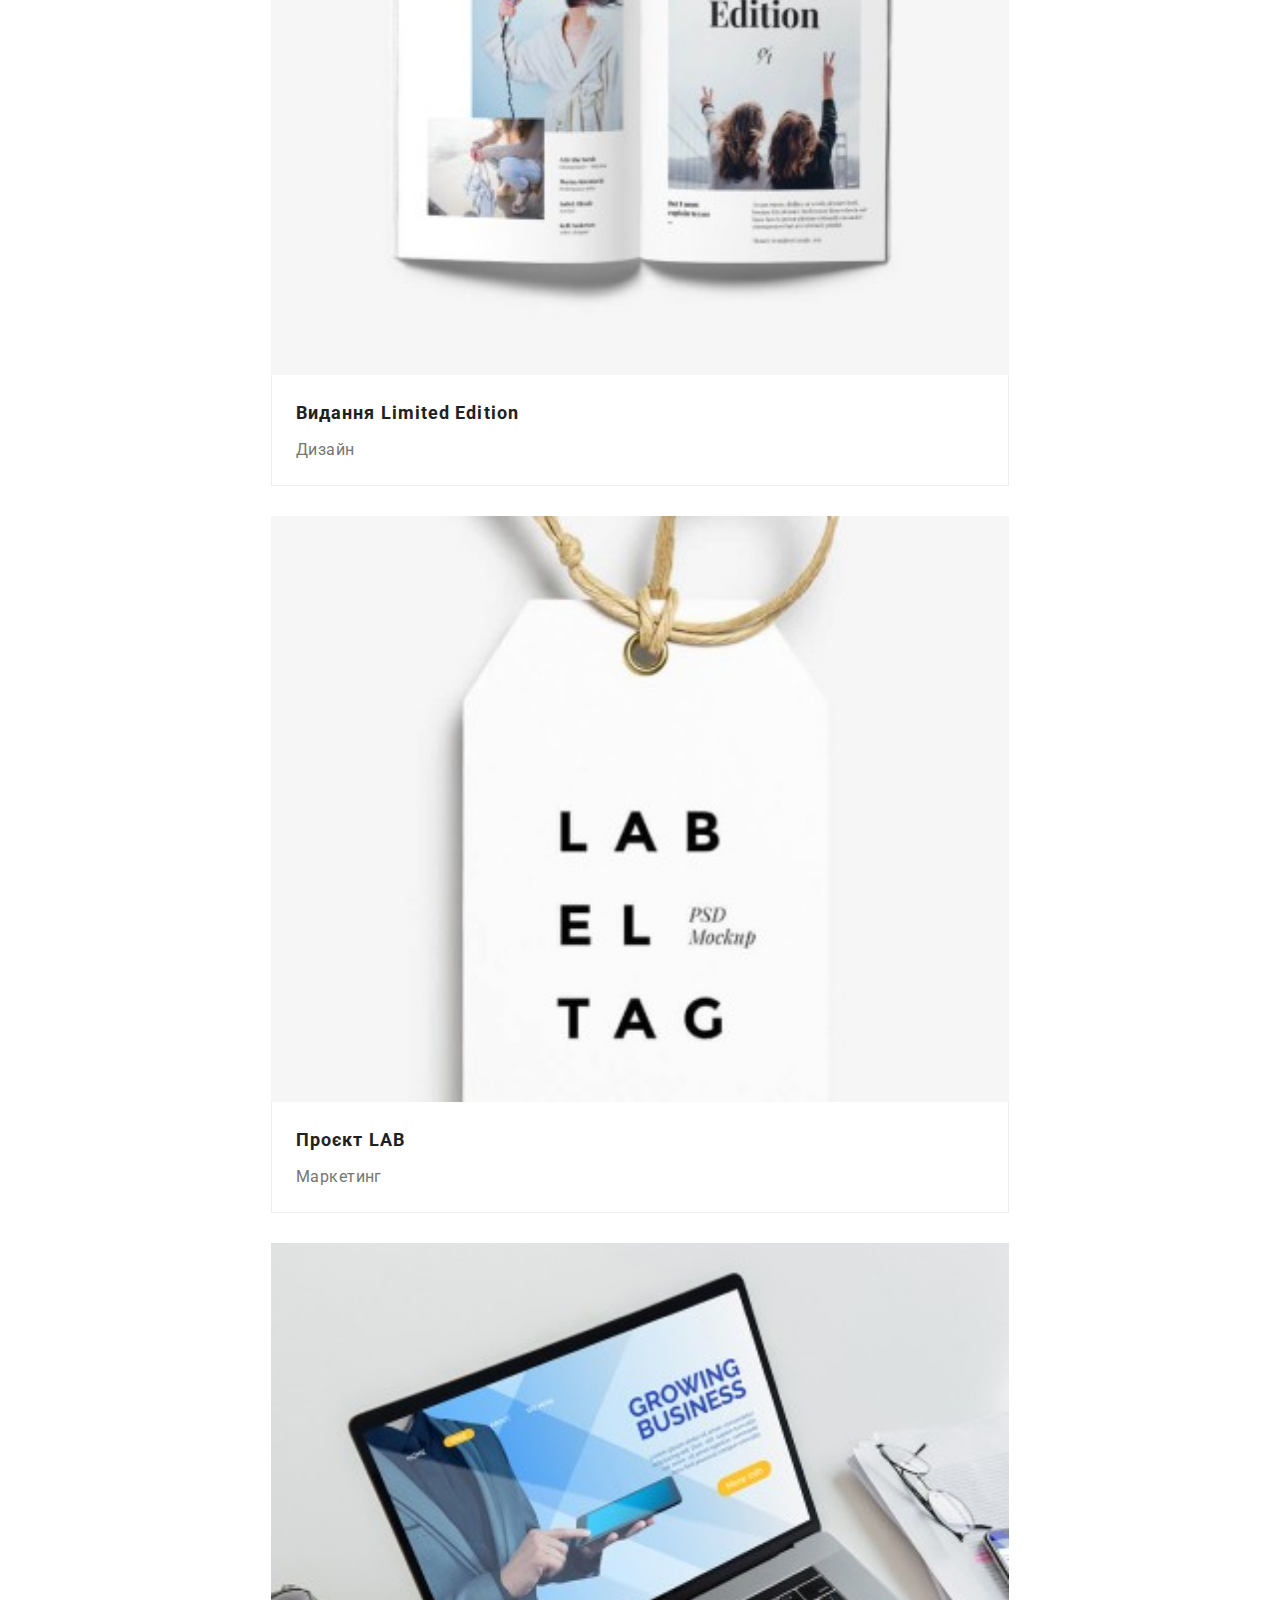
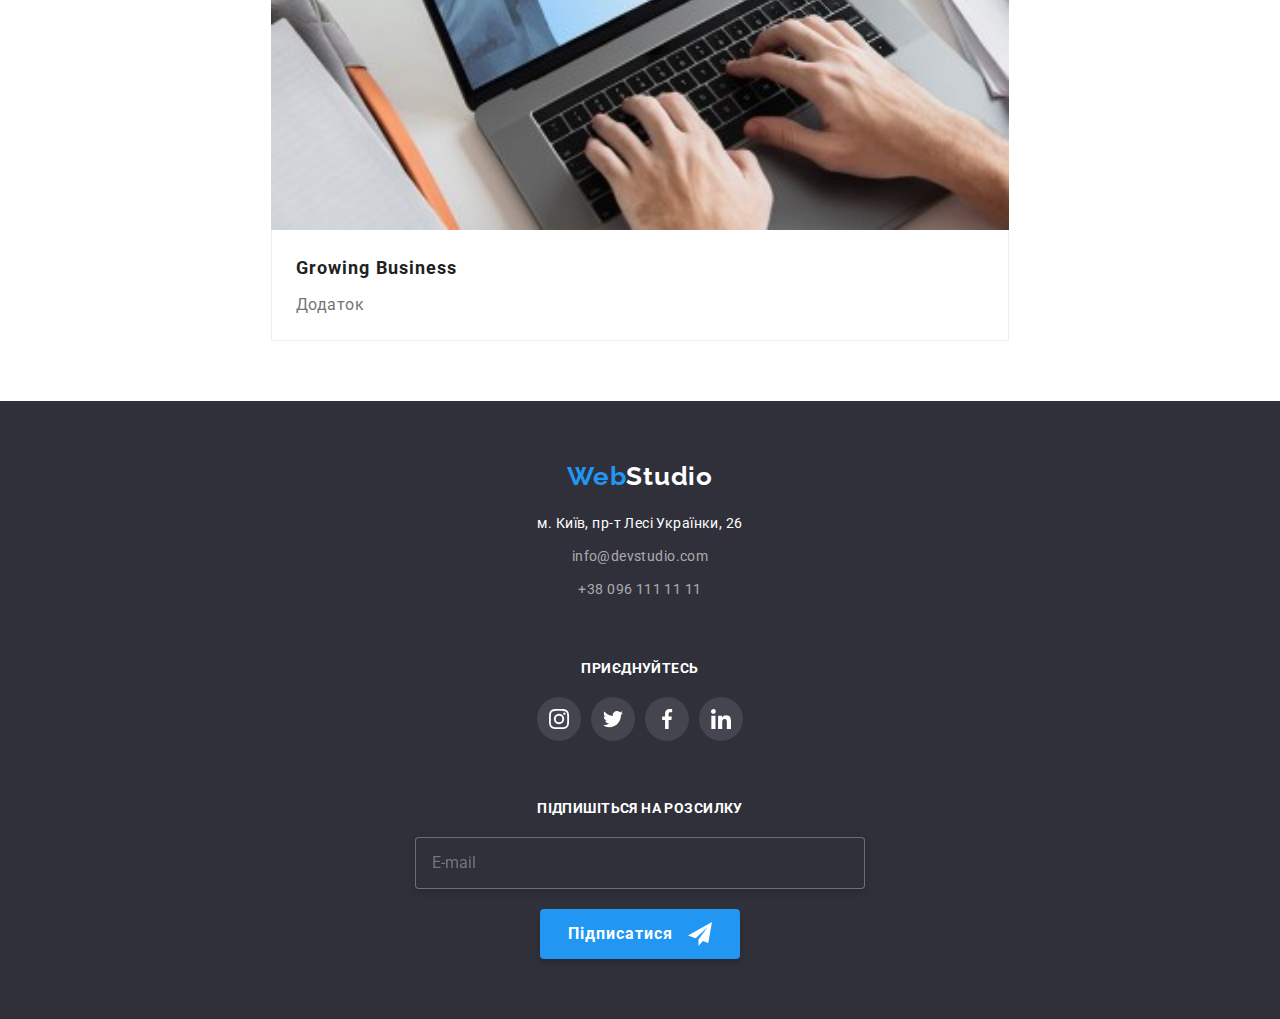
==== commit 82d1f116: "add mobile-first" ====
--- a/portfolio.html
+++ b/portfolio.html
@@ -13,17 +13,17 @@
     <header class="page-header">
       <div class="page-header__wrap container">
         <nav>
+          <div class="navigation__logo">
+            <a class="logo navigation__logo--color" href="./index.html">
+              <span class="logo__part">Web</span>Studio
+            </a>
+          </div>
           <ul class="navigation">
-            <li class="navigation__logo">
-              <a class="logo navigation__logo--color" href="./index.html">
-                <span class="logo__part">Web</span>Studio
-              </a>
-            </li>
             <li class="navigation__reference">
-              <a class="navigation__link" href="./index.html">Студія</a>
+              <a class="navigation__link navigation__link--current" href="./index.html">Студія</a>
             </li>
             <li class="navigation__reference">
-              <a class="navigation__link navigation__link--current" href="./portfolio.html">Портфоліо</a>
+              <a class="navigation__link" href="./portfolio.html">Портфоліо</a>
             </li>
             <li class="navigation__reference">
               <a class="navigation__link" href="">Контакти</a>
@@ -46,6 +46,76 @@
             </a>
           </li>
         </ul>
+        <button class="menu-toggle js-open-menu"
+            type="button"
+            aria-expanded="false"
+            >
+            <svg width="40" height="40" aria-label="Меню сайту">
+              <use class="menu-toggle__icon" href="./images/icons.svg#menu"></use>
+            </svg>
+        </button>
+      </div>
+      <div class="menu-container js-menu-container" id="site-menu">
+        <button class="menu-toggle menu-toggle--position js-close-menu">
+          <svg width="40" height="40">
+            <use class="icon-cross" href="./images/icons.svg#cross"></use>
+          </svg>
+        </button>
+        <ul class="site-menu">
+          <li class="site-menu__item">
+            <a class="site-menu__link" href="./index.html">Студія</a>
+          </li>
+          <li class="site-menu__item">
+            <a class="site-menu__link--current" href="./portfolio.html">Портфоліо</a>
+          </li>
+          <li class="site-menu__item">
+            <a class="site-menu__link" href="#">Контакти</a>
+          </li>
+        </ul>
+        <div>
+          <ul class="contacts-menu">
+            <li class="contacts-menu__item">
+              <a class="contacts-menu__tel" href="tel:+380961111111">+38 096 111-11-11</a>
+            </li>
+            <li class="contacts-menu__item">
+              <a class="contacts-menu__mailto" href="mailto:info@devstudio.com">info@devstudio.com</a>
+            </li>
+          </ul>
+          <ul class="socialnets-menu">
+            <li class="socialnets-menu__item">
+              <a class="socialnets-menu__link socialnets-menu__link--left"
+                href="#"
+                target="_blank"
+                rel="noopener noreferrer nofollow"
+                >Instagram
+              </a>
+            </li>
+            <li class="socialnets-menu__item">
+              <a class="socialnets-menu__link"
+                href="#"
+                target="_blank"
+                rel="noopener noreferrer nofollow"
+                >Twitter
+              </a>
+            </li>
+            <li class="socialnets-menu__item">
+              <a class="socialnets-menu__link"
+                href="#"
+                target="_blank"
+                rel="noopener noreferrer nofollow"
+                >Facebook
+              </a>
+            </li>
+            <li class="socialnets-menu__item">
+              <a class="socialnets-menu__link socialnets-menu__link--right"
+                href="#"
+                target="_blank"
+                rel="noopener noreferrer nofollow"
+                >LinkedIn
+              </a>
+            </li>
+          </ul>
+        </div>
       </div>
     </header>
     <main>
@@ -74,11 +144,27 @@
             <li class="portfolio__card">
               <a class="portfolio__link" href="#">
                 <div class="portfolio__picture">
-                  <img
-                  src="./images/portfolio/technokrjak.jpg"
-                  alt="Зображення сторінки інтернета"
-                  width="370"
-                  height="294">
+                  <picture>
+                    <source 
+                      media="(min-width: 1200px)"
+                      srcset="./images/portfolio/tk-dt@1x.jpg 1x, ./images/portfolio/tk-dt@2x.jpg 2x"
+                      type="image/jpg"
+                    />
+                    <source
+                      media="(min-width: 768px)"
+                      srcset="./images/portfolio/tk-tb@1x.jpg 1x, ./images/portfolio/tk-tb@2x.jpg 2x"
+                      type="image/jpg"
+                    />
+                    <source
+                      media="(min-width: 480px)"
+                      srcset="./images/portfolio/tk-mb@1x.jpg 1x, ./images/portfolio/tk-mb@2x.jpg 2x"
+                      type="image/jpg"
+                    />
+                    <img class="portfolio__image"
+                      src="./images/portfolio/tk-mb@1x.jpg"
+                      alt="Зображення сторінки інтернета"
+                    >
+                  </picture>
                   <div class="portfolio__wrap">
                     <p class="portfolio__description">
                       Ресурс пропонує комплексні пропозиції з різним рівнем
@@ -96,11 +182,27 @@
             <li class="portfolio__card">
               <a class="portfolio__link" href="#">
                 <div class="portfolio__picture">
-                  <img
-                  src="./images/portfolio/basketball.jpg"
-                  alt="Баскетболісти з м'ячем"
-                  width="370"
-                  height="294">
+                  <picture>
+                    <source 
+                      media="(min-width: 1200px)"
+                      srcset="./images/portfolio/nogs-dt@1x.jpg 1x, ./images/portfolio/nogs-dt@2x.jpg 2x"
+                      type="image/jpg"
+                    />
+                    <source
+                      media="(min-width: 768px)"
+                      srcset="./images/portfolio/nogs-tb@1x.jpg 1x, ./images/portfolio/nogs-tb@2x.jpg 2x"
+                      type="image/jpg"
+                    />
+                    <source
+                      media="(min-width: 480px)"
+                      srcset="./images/portfolio/nogs-mb@1x.jpg 1x, ./images/portfolio/nogs-mb@2x.jpg 2x"
+                      type="image/jpg"
+                    />
+                    <img class="portfolio__image"
+                      src="./images/portfolio/nogs-mb@1x.jpg"
+                      alt="Баскетболісти з м'ячем"
+                    >
+                  </picture>
                   <div class="portfolio__wrap">
                     <p class="portfolio__description">
                       Постер НБА Нью-Орлеан проти Сан Франциско Голден Стар. Тут
@@ -121,12 +223,27 @@
             <li class="portfolio__card">
               <a class="portfolio__link" href="#">
                 <div class="portfolio__picture">
-                  <img
-                    src="./images/portfolio/seafood.jpg"
-                    alt="Логотип рибного ресторану"
-                    width="370"
-                    height="294"
-                  />
+                  <picture>
+                    <source 
+                      media="(min-width: 1200px)"
+                      srcset="./images/portfolio/sf-dt@1x.jpg 1x, ./images/portfolio/sf-dt@2x.jpg 2x"
+                      type="image/jpg"
+                    />
+                    <source
+                      media="(min-width: 768px)"
+                      srcset="./images/portfolio/sf-tb@1x.jpg 1x, ./images/portfolio/sf-tb@2x.jpg 2x"
+                      type="image/jpg"
+                    />
+                    <source
+                      media="(min-width: 480px)"
+                      srcset="./images/portfolio/sf-mb@1x.jpg 1x, ./images/portfolio/sf-mb@2x.jpg 2x"
+                      type="image/jpg"
+                    />
+                    <img class="portfolio__image"
+                      src="./images/portfolio/sf-mb@1x.jpg"
+                      alt="Логотип рибного ресторану"
+                    />
+                  </picture>
                   <div class="portfolio__wrap">
                     <p class="portfolio__description">
                       Тут про застосунок для ресторану Сіфуд. Далі вода про те
@@ -144,12 +261,27 @@
             <li class="portfolio__card">
               <a class="portfolio__link" href="#">
                 <div class="portfolio__picture">
-                  <img
-                    src="./images/portfolio/prime.jpg"
-                    alt="Навушники"
-                    width="370"
-                    height="294"
-                  />
+                  <picture>
+                    <source 
+                      media="(min-width: 1200px)"
+                      srcset="./images/portfolio/pr-dt@1x.jpg 1x, ./images/portfolio/pr-dt@2x.jpg 2x"
+                      type="image/jpg"
+                    />
+                    <source
+                      media="(min-width: 768px)"
+                      srcset="./images/portfolio/pr-tb@1x.jpg 1x, ./images/portfolio/pr-tb@2x.jpg 2x"
+                      type="image/jpg"
+                    />
+                    <source
+                      media="(min-width: 480px)"
+                      srcset="./images/portfolio/pr-mb@1x.jpg 1x, ./images/portfolio/pr-mb@2x.jpg 2x"
+                      type="image/jpg"
+                    />
+                    <img class="portfolio__image"
+                      src="./images/portfolio/pr-mb@1x.jpg"
+                      alt="Навушники"
+                    />
+                  </picture>
                   <div class="portfolio__wrap">
                     <p class="portfolio__description">
                       Навушники. Ми самі не уявляємо чому. Виглядає стильно і
@@ -166,12 +298,27 @@
             <li class="portfolio__card">
               <a class="portfolio__link" href="#">
                 <div class="portfolio__picture">
-                  <img
-                    src="./images/portfolio/boxes.jpg"
-                    alt="Дві коробки"
-                    width="370"
-                    height="294"
-                  />
+                  <picture>
+                    <source 
+                      media="(min-width: 1200px)"
+                      srcset="./images/portfolio/bx-dt@1x.jpg 1x, ./images/portfolio/bx-dt@2x.jpg 2x"
+                      type="image/jpg"
+                    />
+                    <source
+                      media="(min-width: 768px)"
+                      srcset="./images/portfolio/bx-tb@1x.jpg 1x, ./images/portfolio/bx-tb@2x.jpg 2x"
+                      type="image/jpg"
+                    />
+                    <source
+                      media="(min-width: 480px)"
+                      srcset="./images/portfolio/bx-mb@1x.jpg 1x, ./images/portfolio/bx-mb@2x.jpg 2x"
+                      type="image/jpg"
+                    />
+                    <img class="portfolio__image"
+                      src="./images/portfolio/bx-mb@1x.jpg"
+                      alt="Дві коробки"
+                    />
+                  </picture>
                   <div class="portfolio__wrap">
                     <p class="portfolio__description">
                       Застосунок, де на обкладинці красиво
@@ -190,12 +337,27 @@
             <li class="portfolio__card">
               <a class="portfolio__link" href="#">
                 <div class="portfolio__picture">
-                  <img
-                    src="./images/portfolio/inspiration.jpg"
-                    alt="Монітор"
-                    width="370"
-                    height="294"
-                  />
+                  <picture>
+                    <source 
+                      media="(min-width: 1200px)"
+                      srcset="./images/portfolio/ins-dt@1x.jpg 1x, ./images/portfolio/ins-dt@2x.jpg 2x"
+                      type="image/jpg"
+                    />
+                    <source
+                      media="(min-width: 768px)"
+                      srcset="./images/portfolio/ins-tb@1x.jpg 1x, ./images/portfolio/ins-tb@2x.jpg 2x"
+                      type="image/jpg"
+                    />
+                    <source
+                      media="(min-width: 480px)"
+                      srcset="./images/portfolio/ins-mb@1x.jpg 1x, ./images/portfolio/ins-mb@2x.jpg 2x"
+                      type="image/jpg"
+                    />
+                    <img class="portfolio__image"
+                      src="./images/portfolio/ins-mb@1x.jpg"
+                      alt="Монітор"
+                    />
+                  </picture>
                   <div class="portfolio__wrap">
                     <p class="portfolio__description">
                       Веб-сайт "Надхнення немає меж". Філософське. Мабуть, сайт
@@ -213,12 +375,27 @@
             <li class="portfolio__card">
               <a class="portfolio__link" href="#">
                 <div class="portfolio__picture">
-                  <img
-                    src="./images/portfolio/limited.jpg"
-                    alt="Журнал на сторінці з заголовком I'm limited edition"
-                    width="370"
-                    height="294"
-                  />
+                  <picture>
+                    <source 
+                      media="(min-width: 1200px)"
+                      srcset="./images/portfolio/le-dt@1x.jpg 1x, ./images/portfolio/le-dt@2x.jpg 2x"
+                      type="image/jpg"
+                    />
+                    <source
+                      media="(min-width: 768px)"
+                      srcset="./images/portfolio/le-tb@1x.jpg 1x, ./images/portfolio/le-tb@2x.jpg 2x"
+                      type="image/jpg"
+                    />
+                    <source
+                      media="(min-width: 480px)"
+                      srcset="./images/portfolio/le-mb@1x.jpg 1x, ./images/portfolio/le-mb@2x.jpg 2x"
+                      type="image/jpg"
+                    />
+                    <img class="portfolio__image"
+                      src="./images/portfolio/le-mb@1x.jpg"
+                      alt="Журнал на сторінці з заголовком I'm limited edition"
+                    />
+                  </picture>
                   <div class="portfolio__wrap">
                     <p class="portfolio__description">
                       О. Тут круто. Нам довірили розробити дизайн лімітованої
@@ -237,12 +414,27 @@
             <li class="portfolio__card">
               <a class="portfolio__link" href="#">
                 <div class="portfolio__picture">
-                  <img
-                    src="./images/portfolio/lab.jpg"
-                    alt="Label TAG"
-                    width="370"
-                    height="294"
-                  />
+                  <picture>
+                    <source 
+                      media="(min-width: 1200px)"
+                      srcset="./images/portfolio/lab-dt@1x.jpg 1x, ./images/portfolio/lab-dt@2x.jpg 2x"
+                      type="image/jpg"
+                    />
+                    <source
+                      media="(min-width: 768px)"
+                      srcset="./images/portfolio/lab-tb@1x.jpg 1x, ./images/portfolio/lab-tb@2x.jpg 2x"
+                      type="image/jpg"
+                    />
+                    <source
+                      media="(min-width: 480px)"
+                      srcset="./images/portfolio/lab-mb@1x.jpg 1x, ./images/portfolio/lab-mb@2x.jpg 2x"
+                      type="image/jpg"
+                    />
+                    <img class="portfolio__image"
+                      src="./images/portfolio/lab-mb@1x.jpg"
+                      alt="Label TAG"
+                    />
+                  </picture>
                   <div class="portfolio__wrap">
                     <p class="portfolio__description">
                       Проект ЛАБ. Це знов ніби не зрозуміло, але назва кричуща
@@ -260,12 +452,27 @@
             <li class="portfolio__card">
               <a class="portfolio__link" href="#">
                 <div class="portfolio__picture">
-                  <img
-                    src="./images/portfolio/business.jpg"
-                    alt="Фото лептопа з надписом Growing Business на мониторі"
-                    width="370"
-                    height="294"
-                  />
+                  <picture>
+                    <source 
+                      media="(min-width: 1200px)"
+                      srcset="./images/portfolio/gb-dt@1x.jpg 1x, ./images/portfolio/gb-dt@2x.jpg 2x"
+                      type="image/jpg"
+                    />
+                    <source
+                      media="(min-width: 768px)"
+                      srcset="./images/portfolio/gb-tb@1x.jpg 1x, ./images/portfolio/gb-tb@2x.jpg 2x"
+                      type="image/jpg"
+                    />
+                    <source
+                      media="(min-width: 480px)"
+                      srcset="./images/portfolio/gb-mb@1x.jpg 1x, ./images/portfolio/gb-mb@2x.jpg 2x"
+                      type="image/jpg"
+                    />
+                    <img class="portfolio__image"
+                      src="./images/portfolio/gb-mb@1x.jpg"
+                      alt="Фото лептопа з надписом Growing Business на мониторі"
+                    />
+                  </picture>
                   <div class="portfolio__wrap">
                     <p class="portfolio__description">
                       Бізнес застосунок. Зростаючий бізнес. Для серйозних людей,
@@ -285,7 +492,7 @@
     </main>
 
     <!-- FOOTER -->
-    <footer class="page-footer">
+    <footer class="page-footer section">
       <div class="container page-footer__wrap">
         <div class="page-footer__links">
           <a href="index.html" class="logo page-footer__logo--color">
@@ -365,5 +572,6 @@
         </form>
       </div>
     </footer>
+    <script src="./js/mobile-menu.js"></script>
   </body>
 </html>--- a/css/main.min.css
+++ b/css/main.min.css
@@ -1 +1 @@
-@import"https://fonts.googleapis.com/css2?family=Raleway:wght@700&family=Roboto:wght@400;500;700;900&display=swap";/*! modern-normalize v1.1.0 | MIT License | https://github.com/sindresorhus/modern-normalize */*,::before,::after{-webkit-box-sizing:border-box;box-sizing:border-box}html{line-height:1.15;-webkit-text-size-adjust:100%;-moz-tab-size:4;-o-tab-size:4;tab-size:4}body{margin:0;font-family:system-ui,-apple-system,"Segoe UI",Roboto,Helvetica,Arial,sans-serif,"Apple Color Emoji","Segoe UI Emoji"}hr{height:0;color:inherit}abbr[title]{-webkit-text-decoration:underline dotted;text-decoration:underline dotted}b,strong{font-weight:bolder}code,kbd,samp,pre{font-family:ui-monospace,SFMono-Regular,Consolas,"Liberation Mono",Menlo,monospace;font-size:1em}small{font-size:80%}sub,sup{font-size:75%;line-height:0;position:relative;vertical-align:baseline}sub{bottom:-0.25em}sup{top:-0.5em}table{text-indent:0;border-color:inherit}button,input,optgroup,select,textarea{font-family:inherit;font-size:100%;line-height:1.15;margin:0}button,select{text-transform:none}button,[type=button],[type=reset],[type=submit]{-webkit-appearance:button}::-moz-focus-inner{border-style:none;padding:0}:-moz-focusring{outline:1px dotted ButtonText}:-moz-ui-invalid{box-shadow:none}legend{padding:0}progress{vertical-align:baseline}::-webkit-inner-spin-button,::-webkit-outer-spin-button{height:auto}[type=search]{-webkit-appearance:textfield;outline-offset:-2px}::-webkit-search-decoration{-webkit-appearance:none}::-webkit-file-upload-button{-webkit-appearance:button;font:inherit}summary{display:list-item}.visually-hidden{position:absolute;width:1px;height:1px;margin:-1px;border:0;padding:0;white-space:nowrap;-webkit-clip-path:inset(100%);clip-path:inset(100%);clip:rect(0 0 0 0);overflow:hidden}.portfolio,.portfolio-filter,.clients,.team__list,.catalogue__list,.features-list,.navigation{list-style:none;padding:0;margin:0}body{color:#757575;font-family:"Roboto",sans-serif;font-size:14px;letter-spacing:.03em}h2,h3,p,ul{margin-top:0;margin-bottom:0px}img{display:block;max-width:100%;height:auto}.container{width:1200px;padding:0 15px;margin:0 auto}.section{padding:94px 0}.titles{font-weight:700;font-size:36px;line-height:1.17;text-align:center;color:#212121;margin-bottom:50px}.logo{display:inline-block;font-family:"Raleway";font-weight:700;font-size:26px;line-height:1.192;text-decoration:none;letter-spacing:.03em}.logo__part{color:#2196f3}.networks{display:-webkit-box;display:-ms-flexbox;display:flex;-webkit-box-pack:justify;-ms-flex-pack:justify;justify-content:space-between;list-style:none;padding:0}.networks__button{display:-webkit-box;display:-ms-flexbox;display:flex;-webkit-box-align:center;-ms-flex-align:center;align-items:center;-webkit-box-pack:center;-ms-flex-pack:center;justify-content:center;border:none;width:44px;height:44px;border-radius:50%;cursor:pointer;-webkit-transition:background-color 250ms cubic-bezier(0.4, 0, 0.2, 1),color 250ms cubic-bezier(0.4, 0, 0.2, 1);transition:background-color 250ms cubic-bezier(0.4, 0, 0.2, 1),color 250ms cubic-bezier(0.4, 0, 0.2, 1)}.networks__button:hover,.networks__button:focus{background-color:#2196f3;color:#fff}.networks__icon{fill:currentColor}.page-header{border-bottom:1px solid #ececec}.page-header__wrap{display:-webkit-box;display:-ms-flexbox;display:flex;-webkit-box-align:center;-ms-flex-align:center;align-items:center}.navigation{display:-webkit-box;display:-ms-flexbox;display:flex}.navigation__logo{margin-right:93px;padding:24px 0 25px 0}.navigation__logo--color{color:#000}.navigation__link{position:relative;display:block;padding-top:32px;padding-bottom:32px;color:#212121;font-weight:500;line-height:1.143;letter-spacing:.02em;text-decoration:none;-webkit-transition:color 250ms cubic-bezier(0.4, 0, 0.2, 1);transition:color 250ms cubic-bezier(0.4, 0, 0.2, 1)}.navigation__link--current{color:#2196f3}.navigation__link--current::after{position:absolute;display:block;content:" ";width:100%;height:4px;bottom:0;border-radius:2px;background-color:#188ce8}.navigation__reference:not(last-child){margin-right:50px}.contacts{display:-webkit-inline-box;display:-ms-inline-flexbox;display:inline-flex;margin-top:0;margin-bottom:0;margin-left:auto;list-style:none;font-weight:500;line-height:1.143;letter-spacing:.02em}.contacts__reference+.contacts__reference{margin-left:50px}.contacts__link{display:-webkit-box;display:-ms-flexbox;display:flex;padding:0;-webkit-box-align:center;-ms-flex-align:center;align-items:center;color:#757575;text-decoration:none;-webkit-transition:color 250ms cubic-bezier(0.4, 0, 0.2, 1);transition:color 250ms cubic-bezier(0.4, 0, 0.2, 1)}.contacts__link:hover,.contacts__link:focus{color:#2196f3}.contacts__icon{fill:currentColor;padding:0;margin-right:10px}.hero{text-align:center;background-color:#2f303a;-webkit-box-shadow:0px 4px 4px rgba(0,0,0,.25),0px 4px 4px rgba(0,0,0,.25);box-shadow:0px 4px 4px rgba(0,0,0,.25),0px 4px 4px rgba(0,0,0,.25);padding-top:200px;padding-bottom:200px}.hero__title{width:696px;margin:0 auto;-webkit-box-align:center;-ms-flex-align:center;align-items:center;font-weight:900;font-size:44px;line-height:1.364;color:#fff;text-align:center;letter-spacing:.06em;text-transform:uppercase;margin-top:0;margin-bottom:0px;padding-bottom:40px}.hero__button{display:inline-block;font-family:"Roboto",sans-serif;font-weight:700;font-size:16px;line-height:1.88;color:#fff;background-color:#2196f3;text-align:center;-webkit-box-align:center;-ms-flex-align:center;align-items:center;letter-spacing:.06em;cursor:pointer;border:none;border-radius:4px;padding:10px 32px;min-width:216px;-webkit-transition:background-color 250ms cubic-bezier(0.4, 0, 0.2, 1);transition:background-color 250ms cubic-bezier(0.4, 0, 0.2, 1)}.hero__button:hover,.hero__button:focus{background-color:#188ce8}.overlay{max-width:1600px;height:600px;margin-left:auto;margin-right:auto;background-image:-webkit-gradient(linear, left top, right top, from(rgba(47, 48, 58, 0.4)), to(rgba(47, 48, 58, 0.4))),url(../images/body.jpg);background-image:linear-gradient(to right, rgba(47, 48, 58, 0.4), rgba(47, 48, 58, 0.4)),url(../images/body.jpg);background-size:cover;background-position:center}.backdrop{position:fixed;top:0;left:0;width:100%;height:100%;background-color:rgba(0,0,0,.2);opacity:1;-webkit-transition:opacity 250ms cubic-bezier(0.4, 0, 0.2, 1),visibility 250ms cubic-bezier(0.4, 0, 0.2, 1);transition:opacity 250ms cubic-bezier(0.4, 0, 0.2, 1),visibility 250ms cubic-bezier(0.4, 0, 0.2, 1)}.backdrop.is-hidden{visibility:hidden;opacity:0;pointer-events:none}.backdrop.is-hidden .modal{-webkit-transform:translate(-50%, -50%) scale(0.5);transform:translate(-50%, -50%) scale(0.5)}.modal{position:absolute;top:50%;left:50%;min-width:528px;min-height:581px;background-color:#fff;-webkit-box-shadow:0px 1px 3px rgba(0,0,0,.12),0px 1px 1px rgba(0,0,0,.14),0px 2px 1px rgba(0,0,0,.2);box-shadow:0px 1px 3px rgba(0,0,0,.12),0px 1px 1px rgba(0,0,0,.14),0px 2px 1px rgba(0,0,0,.2);border-radius:4px;padding:40px;-webkit-transform:translate(-50%, -50%) scale(1);transform:translate(-50%, -50%) scale(1);-webkit-transition:-webkit-transform 250ms cubic-bezier(0.4, 0, 0.2, 1);transition:-webkit-transform 250ms cubic-bezier(0.4, 0, 0.2, 1);transition:transform 250ms cubic-bezier(0.4, 0, 0.2, 1);transition:transform 250ms cubic-bezier(0.4, 0, 0.2, 1), -webkit-transform 250ms cubic-bezier(0.4, 0, 0.2, 1)}.modal__title{font-weight:700;font-size:20px;line-height:1.15;letter-spacing:.03em;padding-bottom:12px;color:#212121}.modal__wrap{display:-webkit-box;display:-ms-flexbox;display:flex;-webkit-box-orient:vertical;-webkit-box-direction:normal;-ms-flex-direction:column;flex-direction:column;text-align:left;font-size:12px;line-height:1.17;letter-spacing:.01em}.modal__wrap:focus-within{color:#212121}.modal__label{padding-bottom:4px}.modal__input-wrap{position:relative;margin-bottom:10px;color:#212121;-webkit-transition:color 250ms cubic-bezier(0.4, 0, 0.2, 1);transition:color 250ms cubic-bezier(0.4, 0, 0.2, 1)}.modal__input-wrap:focus-within{color:#2196f3}.modal__input{width:100%;padding:12px 12px 12px 42px;font-size:16px;outline:none;border:1px solid rgba(33,33,33,.2);border-radius:4px;-webkit-transition:border-color 250ms cubic-bezier(0.4, 0, 0.2, 1);transition:border-color 250ms cubic-bezier(0.4, 0, 0.2, 1)}.modal__icon{position:absolute;top:50%;left:12px;-webkit-transform:translateY(-50%);transform:translateY(-50%);fill:currentColor}.modal__textarea{resize:none;outline:none;margin-bottom:20px;font-size:12px;line-height:1.17;letter-spacing:.01em;border:1px solid rgba(33,33,33,.2);border-radius:4px;padding:12px 16px;-webkit-transition:border-color 250ms cubic-bezier(0.4, 0, 0.2, 1);transition:border-color 250ms cubic-bezier(0.4, 0, 0.2, 1)}.modal__textarea:focus{color:#2196f3}.modal__textarea::-webkit-input-placeholder{color:rgba(117,117,117,.5)}.modal__textarea::-moz-placeholder{color:rgba(117,117,117,.5)}.modal__textarea:-ms-input-placeholder{color:rgba(117,117,117,.5)}.modal__textarea::-ms-input-placeholder{color:rgba(117,117,117,.5)}.modal__textarea::placeholder{color:rgba(117,117,117,.5)}.modal__terms{display:-webkit-box;display:-ms-flexbox;display:flex;-webkit-box-align:center;-ms-flex-align:center;align-items:center;margin-bottom:30px}.modal__terms-input{position:absolute;-webkit-appearance:none;-moz-appearance:none;appearance:none}.modal__terms-icon{display:inline-block;width:16px;height:15px;border:2px solid #212121;border-radius:2px;margin:0 7px 0 12px;-webkit-transition:border-color 250ms cubic-bezier(0.4, 0, 0.2, 1),background-color 250ms cubic-bezier(0.4, 0, 0.2, 1);transition:border-color 250ms cubic-bezier(0.4, 0, 0.2, 1),background-color 250ms cubic-bezier(0.4, 0, 0.2, 1)}.modal__terms-check{opacity:0;position:absolute;margin-left:12px;width:16px;height:15px;border-radius:2px;-webkit-transition:opacity 250ms cubic-bezier(0.4, 0, 0.2, 1);transition:opacity 250ms cubic-bezier(0.4, 0, 0.2, 1)}.modal__terms-input:checked~.modal__terms-check{opacity:1}.modal__terms-link{color:#2196f3}.modal__button{width:200px;height:50px;background-color:#2196f3;-webkit-box-shadow:0px 4px 4px rgba(0,0,0,.15);box-shadow:0px 4px 4px rgba(0,0,0,.15);border:none;border-radius:4px;font-weight:700;font-size:16px;line-height:1.88;letter-spacing:.06em;color:#fff;cursor:pointer;-webkit-transition:background-color 250ms cubic-bezier(0.4, 0, 0.2, 1),-webkit-box-shadow 250ms cubic-bezier(0.4, 0, 0.2, 1);transition:background-color 250ms cubic-bezier(0.4, 0, 0.2, 1),-webkit-box-shadow 250ms cubic-bezier(0.4, 0, 0.2, 1);transition:background-color 250ms cubic-bezier(0.4, 0, 0.2, 1),box-shadow 250ms cubic-bezier(0.4, 0, 0.2, 1);transition:background-color 250ms cubic-bezier(0.4, 0, 0.2, 1),box-shadow 250ms cubic-bezier(0.4, 0, 0.2, 1),-webkit-box-shadow 250ms cubic-bezier(0.4, 0, 0.2, 1)}.modal__button:hover,.modal__button:focus{background-color:#188ce8;-webkit-box-shadow:0px 4px 4px rgba(0,0,0,.15);box-shadow:0px 4px 4px rgba(0,0,0,.15)}.modal__close-button{display:-webkit-box;display:-ms-flexbox;display:flex;-webkit-box-align:center;-ms-flex-align:center;align-items:center;-webkit-box-pack:center;-ms-flex-pack:center;justify-content:center;position:absolute;right:8px;top:8px;padding:0;margin-right:0;width:30px;height:30px;background-color:#fff;border:1px solid rgba(0,0,0,.1);border-radius:50%;cursor:pointer;-webkit-transition:fill 250ms cubic-bezier(0.4, 0, 0.2, 1);transition:fill 250ms cubic-bezier(0.4, 0, 0.2, 1)}.modal__close-button:focus,.modal__close-button:hover{fill:#2196f3}.modal__close-icon{width:11px;height:11px}.features-list{display:-webkit-box;display:-ms-flexbox;display:flex;line-height:1.71}.features-list__feature{width:270px;margin-right:30px}.features-list__feature:nth-child(4){margin-right:0}.features-list__icon{display:-webkit-box;display:-ms-flexbox;display:flex;-webkit-box-align:center;-ms-flex-align:center;align-items:center;-webkit-box-pack:center;-ms-flex-pack:center;justify-content:center;padding:0;border:none;width:270px;height:120px;margin-bottom:30px;background-color:#f5f4fa;border-radius:4px}.features-list__title{font-weight:700;font-size:14px;line-height:1.14;text-transform:uppercase;color:#212121;margin-bottom:10px}.catalogue{padding-top:0}.catalogue__title{font-weight:700;font-size:36px;line-height:1.17;text-align:center;color:#212121;margin-bottom:50px}.catalogue__list{display:-webkit-box;display:-ms-flexbox;display:flex;-webkit-box-align:center;-ms-flex-align:center;align-items:center;-webkit-box-pack:justify;-ms-flex-pack:justify;justify-content:space-between}.catalogue__item{position:relative}.catalogue__label{display:-webkit-box;display:-ms-flexbox;display:flex;-webkit-box-align:center;-ms-flex-align:center;align-items:center;-webkit-box-pack:center;-ms-flex-pack:center;justify-content:center;position:absolute;bottom:0;left:0;width:370px;height:70px;background:rgba(47,48,58,.8)}.catalogue__name{font-weight:700;font-size:14px;line-height:1.14;letter-spacing:.03em;text-transform:uppercase;color:#fff}.team{background-color:#f5f4fa}.team__list{display:-webkit-box;display:-ms-flexbox;display:flex;-webkit-box-align:center;-ms-flex-align:center;align-items:center;-webkit-box-pack:justify;-ms-flex-pack:justify;justify-content:space-between}.team__card{background-color:#fff;text-align:center;font-size:16px;line-height:1.19;-webkit-box-shadow:0px 1px 3px rgba(0,0,0,.12),0px 1px 1px rgba(0,0,0,.14),0px 2px 1px rgba(0,0,0,.2);box-shadow:0px 1px 3px rgba(0,0,0,.12),0px 1px 1px rgba(0,0,0,.14),0px 2px 1px rgba(0,0,0,.2);border-radius:0px 0px 4px 4px}.team__text{padding:30px 32px}.team__title{margin-bottom:10px;font-weight:500;font-size:16px;line-height:1.19;color:#212121}.team__position{margin-bottom:16px}.team__button--color{color:#afb1b8}.clients{display:-webkit-box;display:-ms-flexbox;display:flex;-webkit-box-align:center;-ms-flex-align:center;align-items:center;-webkit-box-pack:justify;-ms-flex-pack:justify;justify-content:space-between}.clients__name{display:-webkit-box;display:-ms-flexbox;display:flex;-webkit-box-align:center;-ms-flex-align:center;align-items:center;-webkit-box-pack:center;-ms-flex-pack:center;justify-content:center;width:170px;height:92px;border:1px solid #afb1b8;border-radius:4px;color:#afb1b8;cursor:pointer;-webkit-transition:background-color 250ms cubic-bezier(0.4, 0, 0.2, 1),color 250ms cubic-bezier(0.4, 0, 0.2, 1);transition:background-color 250ms cubic-bezier(0.4, 0, 0.2, 1),color 250ms cubic-bezier(0.4, 0, 0.2, 1)}.clients__name:hover,.clients__name:focus{border:1px solid #2196f3;color:#2196f3}.clients__icon{fill:currentColor}.page-footer{background-color:#2f303a}.page-footer__wrap{display:-webkit-box;display:-ms-flexbox;display:flex}.page-footer__links{padding:60px 0}.page-footer__logo--color{color:#fff;margin-bottom:20px}.adress-list{list-style:none;font-style:normal;line-height:1.71;padding:0}.adress-list__item:nth-child(-n+2){margin-bottom:9px}.adress-list__map{color:#fff;text-decoration:none;-webkit-transition:color 250ms cubic-bezier(0.4, 0, 0.2, 1);transition:color 250ms cubic-bezier(0.4, 0, 0.2, 1)}.adress-list__map:hover,.adress-list__map:focus{color:#2196f3}.adress-list__link{color:rgba(255,255,255,.6);text-decoration:none;-webkit-transition:color 250ms cubic-bezier(0.4, 0, 0.2, 1);transition:color 250ms cubic-bezier(0.4, 0, 0.2, 1)}.adress-list__link:hover,.adress-list__link:focus{color:#2196f3}.join{display:inline-block;width:206px;padding-top:72px;margin-left:93px}.join__title{font-weight:700;font-size:14px;line-height:1.14;text-transform:uppercase;margin-bottom:20px;color:#fff}.join__button--color{color:#fff;background-color:rgba(255,255,255,.1)}.subscription{display:inline-block;width:570px;padding-top:72px;margin-left:93px}.subscription__wrap{display:-webkit-box;display:-ms-flexbox;display:flex}.subscription__input{width:358px;font-size:16px;line-height:1.25;outline:none;border:1px solid rgba(255,255,255,.3);-webkit-filter:drop-shadow(0px 4px 4px rgba(0, 0, 0, 0.15));filter:drop-shadow(0px 4px 4px rgba(0, 0, 0, 0.15));border-radius:4px;color:#fff;background-color:#2f303a;padding:15px 16px;margin-right:12px}.subscription__input:focus{border:1px solid #fff}.subscription__button{display:-webkit-box;display:-ms-flexbox;display:flex;-webkit-box-align:center;-ms-flex-align:center;align-items:center;-webkit-box-pack:justify;-ms-flex-pack:justify;justify-content:space-between;width:200px;font-weight:700;font-size:16px;line-height:1.88;letter-spacing:.06em;color:#fff;background-color:#2196f3;-webkit-box-shadow:0px 4px 4px rgba(0,0,0,.15);box-shadow:0px 4px 4px rgba(0,0,0,.15);border:none;border-radius:4px;padding:10px 28px;cursor:pointer;-webkit-transition:background-color 250ms cubic-bezier(0.4, 0, 0.2, 1);transition:background-color 250ms cubic-bezier(0.4, 0, 0.2, 1)}.subscription__button:hover,.subscription__button:focus{background-color:#188ce8}.subscription__icon{fill:currentColor}.portfolio-filter{display:-webkit-box;display:-ms-flexbox;display:flex;-webkit-box-align:center;-ms-flex-align:center;align-items:center;-webkit-box-pack:center;-ms-flex-pack:center;justify-content:center;margin-bottom:50px;font-weight:700}.portfolio-filter__item:not(:last-child){margin-right:8px}.portfolio-filter__button{display:inline-block;font-family:"Roboto",sans-serif;font-weight:500;font-size:16px;line-height:1.625;text-align:center;color:#212121;cursor:pointer;border:none;border-radius:4px;padding:6px 25px;-webkit-transition:background-color 250ms cubic-bezier(0.4, 0, 0.2, 1),color 250ms cubic-bezier(0.4, 0, 0.2, 1),-webkit-filter 250ms cubic-bezier(0.4, 0, 0.2, 1);transition:background-color 250ms cubic-bezier(0.4, 0, 0.2, 1),color 250ms cubic-bezier(0.4, 0, 0.2, 1),-webkit-filter 250ms cubic-bezier(0.4, 0, 0.2, 1);transition:background-color 250ms cubic-bezier(0.4, 0, 0.2, 1),color 250ms cubic-bezier(0.4, 0, 0.2, 1),filter 250ms cubic-bezier(0.4, 0, 0.2, 1);transition:background-color 250ms cubic-bezier(0.4, 0, 0.2, 1),color 250ms cubic-bezier(0.4, 0, 0.2, 1),filter 250ms cubic-bezier(0.4, 0, 0.2, 1),-webkit-filter 250ms cubic-bezier(0.4, 0, 0.2, 1)}.portfolio-filter__button:hover,.portfolio-filter__button:focus{color:#fff;background-color:#2196f3;-webkit-filter:drop-shadow(0px 4px 4px rgba(0, 0, 0, 0.25));filter:drop-shadow(0px 4px 4px rgba(0, 0, 0, 0.25))}.portfolio{display:-webkit-box;display:-ms-flexbox;display:flex;-ms-flex-wrap:wrap;flex-wrap:wrap}.portfolio__card{width:370px;font-size:0;margin-right:30px;margin-bottom:30px;background-color:#fff}.portfolio__card:nth-child(3n){margin-right:0}.portfolio__card:nth-last-child(-n+3){margin-bottom:0}.portfolio__card .portfolio__picture{position:relative;overflow:hidden}.portfolio__link{display:block;text-decoration:none;color:#757575;font-size:16px;line-height:1.875;-webkit-transition:-webkit-box-shadow 250ms cubic-bezier(0.4, 0, 0.2, 1);transition:-webkit-box-shadow 250ms cubic-bezier(0.4, 0, 0.2, 1);transition:box-shadow 250ms cubic-bezier(0.4, 0, 0.2, 1);transition:box-shadow 250ms cubic-bezier(0.4, 0, 0.2, 1), -webkit-box-shadow 250ms cubic-bezier(0.4, 0, 0.2, 1)}.portfolio__link:hover,.portfolio__link:focus{-webkit-box-shadow:0px 1px 1px rgba(0,0,0,.12),0px 4px 4px rgba(0,0,0,.06),1px 4px 6px rgba(0,0,0,.16);box-shadow:0px 1px 1px rgba(0,0,0,.12),0px 4px 4px rgba(0,0,0,.06),1px 4px 6px rgba(0,0,0,.16)}.portfolio__link:hover .portfolio__wrap,.portfolio__link:focus .portfolio__wrap{-webkit-transform:translateY(0);transform:translateY(0)}.portfolio__wrap{position:absolute;top:0;left:0;display:inline-block;width:370px;height:294px;background:rgba(33,150,243,.9);-webkit-transform:translateY(101%);transform:translateY(101%);-webkit-transition:-webkit-transform 250ms cubic-bezier(0.4, 0, 0.2, 1);transition:-webkit-transform 250ms cubic-bezier(0.4, 0, 0.2, 1);transition:transform 250ms cubic-bezier(0.4, 0, 0.2, 1);transition:transform 250ms cubic-bezier(0.4, 0, 0.2, 1), -webkit-transform 250ms cubic-bezier(0.4, 0, 0.2, 1)}.portfolio__description{padding:63px 24px;font-size:18px;line-height:1.56;letter-spacing:.03em;color:#fff}.portfolio__name{padding:20px 24px;border-width:0px 1px 1px 1px;border-color:#eee;border-style:solid}.portfolio__title{font-weight:700;font-size:18px;line-height:2;letter-spacing:.06em;color:#212121;margin-bottom:4px}/*# sourceMappingURL=main.min.css.map */+@import"https://fonts.googleapis.com/css2?family=Raleway:wght@700&family=Roboto:wght@400;500;700;900&display=swap";/*! modern-normalize v1.1.0 | MIT License | https://github.com/sindresorhus/modern-normalize */*,::before,::after{-webkit-box-sizing:border-box;box-sizing:border-box}html{line-height:1.15;-webkit-text-size-adjust:100%;-moz-tab-size:4;-o-tab-size:4;tab-size:4}body{margin:0;font-family:system-ui,-apple-system,"Segoe UI",Roboto,Helvetica,Arial,sans-serif,"Apple Color Emoji","Segoe UI Emoji"}hr{height:0;color:inherit}abbr[title]{-webkit-text-decoration:underline dotted;text-decoration:underline dotted}b,strong{font-weight:bolder}code,kbd,samp,pre{font-family:ui-monospace,SFMono-Regular,Consolas,"Liberation Mono",Menlo,monospace;font-size:1em}small{font-size:80%}sub,sup{font-size:75%;line-height:0;position:relative;vertical-align:baseline}sub{bottom:-0.25em}sup{top:-0.5em}table{text-indent:0;border-color:inherit}button,input,optgroup,select,textarea{font-family:inherit;font-size:100%;line-height:1.15;margin:0}button,select{text-transform:none}button,[type=button],[type=reset],[type=submit]{-webkit-appearance:button}::-moz-focus-inner{border-style:none;padding:0}:-moz-focusring{outline:1px dotted ButtonText}:-moz-ui-invalid{box-shadow:none}legend{padding:0}progress{vertical-align:baseline}::-webkit-inner-spin-button,::-webkit-outer-spin-button{height:auto}[type=search]{-webkit-appearance:textfield;outline-offset:-2px}::-webkit-search-decoration{-webkit-appearance:none}::-webkit-file-upload-button{-webkit-appearance:button;font:inherit}summary{display:list-item}.visually-hidden{position:absolute;width:1px;height:1px;margin:-1px;border:0;padding:0;white-space:nowrap;-webkit-clip-path:inset(100%);clip-path:inset(100%);clip:rect(0 0 0 0);overflow:hidden}.portfolio,.portfolio-filter,.clients,.team__list,.catalogue__list,.features-list,.socialnets-menu,.contacts-menu,.site-menu,.contacts,.navigation{list-style:none;padding:0;margin:0}body{color:#757575;font-family:"Roboto",sans-serif;font-size:14px;letter-spacing:.03em}h2,h3,p,ul{margin-top:0;margin-bottom:0px}img{display:block;max-width:100%;height:auto}.container{max-width:1600px;padding:0 15px;margin:0 auto}@media(min-width: 480px){.container{width:480px}}@media screen and (min-width: 768px){.container{width:768px}}.section{padding:60px 0}.titles{font-weight:700;font-size:28px;line-height:1.17;text-align:center;color:#212121;margin-bottom:30px}.logo{display:inline-block;font-family:"Raleway";font-weight:700;font-size:26px;line-height:1.192;text-decoration:none;letter-spacing:.03em}.logo__part{color:#2196f3}.networks{display:-webkit-box;display:-ms-flexbox;display:flex;-webkit-box-pack:justify;-ms-flex-pack:justify;justify-content:space-between;list-style:none;padding:0}.networks__button{display:-webkit-box;display:-ms-flexbox;display:flex;-webkit-box-align:center;-ms-flex-align:center;align-items:center;-webkit-box-pack:center;-ms-flex-pack:center;justify-content:center;border:none;width:44px;height:44px;border-radius:50%;cursor:pointer;-webkit-transition:background-color 250ms cubic-bezier(0.4, 0, 0.2, 1),color 250ms cubic-bezier(0.4, 0, 0.2, 1);transition:background-color 250ms cubic-bezier(0.4, 0, 0.2, 1),color 250ms cubic-bezier(0.4, 0, 0.2, 1)}.networks__button:hover,.networks__button:focus{background-color:#2196f3;color:#fff}.networks__icon{fill:currentColor}.page-header{border-bottom:1px solid #ececec}.page-header__wrap{display:-webkit-box;display:-ms-flexbox;display:flex;-webkit-box-align:center;-ms-flex-align:center;align-items:center;-webkit-box-pack:center;-ms-flex-pack:center;justify-content:center;height:60px}.navigation{display:none;outline:1px solid teal}.navigation__logo--color{color:#000}.navigation__link{color:#212121;font-weight:500;line-height:1.143;letter-spacing:.02em;text-decoration:none;-webkit-transition:color 250ms cubic-bezier(0.4, 0, 0.2, 1);transition:color 250ms cubic-bezier(0.4, 0, 0.2, 1)}.navigation__link--current{color:#2196f3}.contacts{display:none;outline:1px solid #8a2be2;font-weight:500;line-height:1.143;letter-spacing:.02em}.contacts__link{color:#757575;text-decoration:none;-webkit-transition:color 250ms cubic-bezier(0.4, 0, 0.2, 1);transition:color 250ms cubic-bezier(0.4, 0, 0.2, 1)}.contacts__link:hover,.contacts__link:focus{color:#2196f3}.contacts__icon{display:none;fill:currentColor}.menu-toggle{margin-left:auto;border:none;background-color:#fff;outline:0}.menu-toggle--position{position:absolute;top:10px;right:15px}.menu-container{position:fixed;top:0;left:0;position:fixed;top:0;left:0;z-index:10;display:-webkit-box;display:-ms-flexbox;display:flex;-ms-flex-line-pack:start;align-content:flex-start;-webkit-box-orient:vertical;-webkit-box-direction:normal;-ms-flex-direction:column;flex-direction:column;-webkit-box-pack:justify;-ms-flex-pack:justify;justify-content:space-between;width:100vw;height:100vh;padding:48px 40px;background-color:#fff;-webkit-transform:translateX(767px);transform:translateX(767px);-webkit-box-shadow:0px 4px 8px rgba(0,0,0,.04),0px 2px 4px rgba(0,0,0,.08),0px 1px 3px rgba(0,0,0,.16);box-shadow:0px 4px 8px rgba(0,0,0,.04),0px 2px 4px rgba(0,0,0,.08),0px 1px 3px rgba(0,0,0,.16);-webkit-transition:-webkit-transform 250ms cubic-bezier(0.4, 0, 0.2, 1);transition:-webkit-transform 250ms cubic-bezier(0.4, 0, 0.2, 1);transition:transform 250ms cubic-bezier(0.4, 0, 0.2, 1);transition:transform 250ms cubic-bezier(0.4, 0, 0.2, 1), -webkit-transform 250ms cubic-bezier(0.4, 0, 0.2, 1)}.menu-container.is-open{-webkit-transform:translateX(0);transform:translateX(0)}.site-menu__item{font-family:"Roboto",sans-serif;font-weight:500;font-size:40px;line-height:1.18;letter-spacing:.02em}.site-menu__item:not(:last-child){margin-bottom:32px}.site-menu__link{text-decoration:none;color:#212121}.site-menu__link--current{text-decoration:none;color:#2196f3}.contacts-menu__item:not(:last-child){margin-bottom:32px}.contacts-menu__tel{text-decoration:none;font-style:normal;font-weight:500;font-size:34px;line-height:1.18;letter-spacing:.02em;color:#2196f3}.contacts-menu__mailto{text-decoration:none;font-weight:500;font-size:24px;line-height:1.17;letter-spacing:.02em;color:#757575}.socialnets-menu{margin-top:64px;display:-webkit-box;display:-ms-flexbox;display:flex;-webkit-box-pack:start;-ms-flex-pack:start;justify-content:flex-start;-webkit-box-align:center;-ms-flex-align:center;align-items:center;-ms-flex-wrap:wrap;flex-wrap:wrap}.socialnets-menu__item+.socialnets-menu__item{border-left:1px solid rgba(33,33,33,.2)}.socialnets-menu__link{text-decoration:none;padding:10px;font-weight:500;font-size:18px;line-height:1.22;letter-spacing:.02em;color:#2196f3}.socialnets-menu__link--left{padding-left:0}.socialnets-menu__link--right{padding-right:0}.hero{text-align:center;background-color:#2f303a;padding-top:118px;padding-bottom:118px;margin:0 auto}.hero__title{margin:0 auto;font-weight:900;font-size:26px;line-height:1.62;color:#fff;text-align:center;letter-spacing:.06em;text-transform:uppercase;padding-bottom:30px}.hero__button{display:inline-block;font-family:"Roboto",sans-serif;font-weight:700;font-size:16px;line-height:1.88;color:#fff;background-color:#2196f3;text-align:center;-webkit-box-align:center;-ms-flex-align:center;align-items:center;letter-spacing:.06em;cursor:pointer;border:none;border-radius:4px;padding:10px 32px;min-width:216px;-webkit-transition:background-color 250ms cubic-bezier(0.4, 0, 0.2, 1);transition:background-color 250ms cubic-bezier(0.4, 0, 0.2, 1)}.hero__button:hover,.hero__button:focus{background-color:#188ce8}.overlay{display:block;max-width:1600px;margin:0 auto;background-size:cover;background-position:center;background-repeat:no-repeat;background-image:-webkit-gradient(linear, left top, right top, from(rgba(47, 48, 58, 0.4)), to(rgba(47, 48, 58, 0.4))),url(../images/hero/header-img-mb@1x.jpg);background-image:linear-gradient(to right, rgba(47, 48, 58, 0.4), rgba(47, 48, 58, 0.4)),url(../images/hero/header-img-mb@1x.jpg)}@media screen and (min-device-pixel-ratio: 2),(-webkit-min-device-pixel-ratio: 2),(min-resolution: 192dpi),(min-resolution: 2dppx){.overlay{background-image:-webkit-gradient(linear, left top, right top, from(rgba(47, 48, 58, 0.4)), to(rgba(47, 48, 58, 0.4))),url(../images/hero/header-img-mb@2x.jpg);background-image:linear-gradient(to right, rgba(47, 48, 58, 0.4), rgba(47, 48, 58, 0.4)),url(../images/hero/header-img-mb@2x.jpg)}}@media screen and (min-width: 768px){.overlay{background-image:-webkit-gradient(linear, left top, right top, from(rgba(47, 48, 58, 0.4)), to(rgba(47, 48, 58, 0.4))),url(../../../images/hero/header-img_tb@1x.jpg);background-image:linear-gradient(to right, rgba(47, 48, 58, 0.4), rgba(47, 48, 58, 0.4)),url(../../../images/hero/header-img_tb@1x.jpg)}}@media screen and (min-width: 768px)and (min-device-pixel-ratio: 2),screen and (min-width: 768px)and (-webkit-min-device-pixel-ratio: 2),screen and (min-width: 768px)and (min-resolution: 192dpi),screen and (min-width: 768px)and (min-resolution: 2dppx){.overlay{background-image:-webkit-gradient(linear, left top, right top, from(rgba(47, 48, 58, 0.4)), to(rgba(47, 48, 58, 0.4))),url(../images/hero/header-img_tb@2x.jpg);background-image:linear-gradient(to right, rgba(47, 48, 58, 0.4), rgba(47, 48, 58, 0.4)),url(../images/hero/header-img_tb@2x.jpg)}}@media screen and (min-width: 1200px){.overlay{background-image:-webkit-gradient(linear, left top, right top, from(rgba(47, 48, 58, 0.4)), to(rgba(47, 48, 58, 0.4))),url(../images/hero/header-img-dt@1x.jpg);background-image:linear-gradient(to right, rgba(47, 48, 58, 0.4), rgba(47, 48, 58, 0.4)),url(../images/hero/header-img-dt@1x.jpg)}}@media screen and (min-width: 1200px)and (min-device-pixel-ratio: 2),screen and (min-width: 1200px)and (-webkit-min-device-pixel-ratio: 2),screen and (min-width: 1200px)and (min-resolution: 192dpi),screen and (min-width: 1200px)and (min-resolution: 2dppx){.overlay{background-image:-webkit-gradient(linear, left top, right top, from(rgba(47, 48, 58, 0.4)), to(rgba(47, 48, 58, 0.4))),url(../images/hero/header-img-dt@2x.jpg);background-image:linear-gradient(to right, rgba(47, 48, 58, 0.4), rgba(47, 48, 58, 0.4)),url(../images/hero/header-img-dt@2x.jpg)}}.backdrop{position:fixed;top:0;left:0;width:100%;height:100%;background-color:rgba(0,0,0,.2);opacity:1;-webkit-transition:opacity 250ms cubic-bezier(0.4, 0, 0.2, 1),visibility 250ms cubic-bezier(0.4, 0, 0.2, 1);transition:opacity 250ms cubic-bezier(0.4, 0, 0.2, 1),visibility 250ms cubic-bezier(0.4, 0, 0.2, 1)}.backdrop.is-hidden{visibility:hidden;opacity:0;pointer-events:none}.backdrop.is-hidden .modal{-webkit-transform:translate(-50%, -50%) scale(0.5);transform:translate(-50%, -50%) scale(0.5)}.modal{position:absolute;top:50%;left:50%;width:95%;background-color:#fff;-webkit-box-shadow:0px 1px 3px rgba(0,0,0,.12),0px 1px 1px rgba(0,0,0,.14),0px 2px 1px rgba(0,0,0,.2);box-shadow:0px 1px 3px rgba(0,0,0,.12),0px 1px 1px rgba(0,0,0,.14),0px 2px 1px rgba(0,0,0,.2);border-radius:4px;padding:40px;-webkit-transform:translate(-50%, -50%) scale(1);transform:translate(-50%, -50%) scale(1);-webkit-transition:-webkit-transform 250ms cubic-bezier(0.4, 0, 0.2, 1);transition:-webkit-transform 250ms cubic-bezier(0.4, 0, 0.2, 1);transition:transform 250ms cubic-bezier(0.4, 0, 0.2, 1);transition:transform 250ms cubic-bezier(0.4, 0, 0.2, 1), -webkit-transform 250ms cubic-bezier(0.4, 0, 0.2, 1)}.modal__title{font-weight:700;font-size:20px;line-height:1.15;letter-spacing:.03em;padding-bottom:12px;color:#212121}.modal__wrap{display:-webkit-box;display:-ms-flexbox;display:flex;-webkit-box-orient:vertical;-webkit-box-direction:normal;-ms-flex-direction:column;flex-direction:column;text-align:left;font-size:12px;line-height:1.17;letter-spacing:.01em}.modal__wrap:focus-within{color:#212121}.modal__label{padding-bottom:4px}.modal__input-wrap{position:relative;margin-bottom:10px;color:#212121;-webkit-transition:color 250ms cubic-bezier(0.4, 0, 0.2, 1);transition:color 250ms cubic-bezier(0.4, 0, 0.2, 1)}.modal__input-wrap:focus-within{color:#2196f3}.modal__input{width:100%;padding:12px 12px 12px 42px;font-size:16px;outline:none;border:1px solid rgba(33,33,33,.2);border-radius:4px;-webkit-transition:border-color 250ms cubic-bezier(0.4, 0, 0.2, 1);transition:border-color 250ms cubic-bezier(0.4, 0, 0.2, 1)}.modal__icon{position:absolute;top:50%;left:12px;-webkit-transform:translateY(-50%);transform:translateY(-50%);fill:currentColor}.modal__textarea{resize:none;outline:none;margin-bottom:20px;font-size:14px;line-height:1.17;letter-spacing:.01em;border:1px solid rgba(33,33,33,.2);border-radius:4px;padding:12px 16px;-webkit-transition:border-color 250ms cubic-bezier(0.4, 0, 0.2, 1);transition:border-color 250ms cubic-bezier(0.4, 0, 0.2, 1)}.modal__textarea:focus{color:#212121}.modal__textarea::-webkit-input-placeholder{color:rgba(117,117,117,.5)}.modal__textarea::-moz-placeholder{color:rgba(117,117,117,.5)}.modal__textarea:-ms-input-placeholder{color:rgba(117,117,117,.5)}.modal__textarea::-ms-input-placeholder{color:rgba(117,117,117,.5)}.modal__textarea::placeholder{color:rgba(117,117,117,.5)}.modal__terms{display:-webkit-box;display:-ms-flexbox;display:flex;-webkit-box-align:center;-ms-flex-align:center;align-items:center;margin-bottom:30px;font-size:12px;line-height:1.17}.modal__terms-input{position:absolute;-webkit-appearance:none;-moz-appearance:none;appearance:none}.modal__terms-icon{display:inline-block;width:16px;height:15px;border:2px solid #212121;border-radius:2px;margin:0 7px 0 12px;-webkit-transition:border-color 250ms cubic-bezier(0.4, 0, 0.2, 1),background-color 250ms cubic-bezier(0.4, 0, 0.2, 1);transition:border-color 250ms cubic-bezier(0.4, 0, 0.2, 1),background-color 250ms cubic-bezier(0.4, 0, 0.2, 1)}.modal__terms-check{opacity:0;position:absolute;margin-left:12px;width:16px;height:15px;border-radius:2px;-webkit-transition:opacity 250ms cubic-bezier(0.4, 0, 0.2, 1);transition:opacity 250ms cubic-bezier(0.4, 0, 0.2, 1)}.modal__terms-input:checked~.modal__terms-check{opacity:1}.modal__terms-link{color:#2196f3}.modal__button{width:200px;height:50px;background-color:#2196f3;-webkit-box-shadow:0px 4px 4px rgba(0,0,0,.15);box-shadow:0px 4px 4px rgba(0,0,0,.15);border:none;border-radius:4px;font-weight:700;font-size:16px;line-height:1.88;letter-spacing:.06em;color:#fff;cursor:pointer;-webkit-transition:background-color 250ms cubic-bezier(0.4, 0, 0.2, 1),-webkit-box-shadow 250ms cubic-bezier(0.4, 0, 0.2, 1);transition:background-color 250ms cubic-bezier(0.4, 0, 0.2, 1),-webkit-box-shadow 250ms cubic-bezier(0.4, 0, 0.2, 1);transition:background-color 250ms cubic-bezier(0.4, 0, 0.2, 1),box-shadow 250ms cubic-bezier(0.4, 0, 0.2, 1);transition:background-color 250ms cubic-bezier(0.4, 0, 0.2, 1),box-shadow 250ms cubic-bezier(0.4, 0, 0.2, 1),-webkit-box-shadow 250ms cubic-bezier(0.4, 0, 0.2, 1)}.modal__button:hover,.modal__button:focus{background-color:#188ce8;-webkit-box-shadow:0px 4px 4px rgba(0,0,0,.15);box-shadow:0px 4px 4px rgba(0,0,0,.15)}.modal__close-button{display:-webkit-box;display:-ms-flexbox;display:flex;-webkit-box-align:center;-ms-flex-align:center;align-items:center;-webkit-box-pack:center;-ms-flex-pack:center;justify-content:center;position:absolute;right:8px;top:8px;padding:0;margin-right:0;width:30px;height:30px;background-color:#fff;border:1px solid rgba(0,0,0,.1);border-radius:50%;cursor:pointer;-webkit-transition:fill 250ms cubic-bezier(0.4, 0, 0.2, 1);transition:fill 250ms cubic-bezier(0.4, 0, 0.2, 1)}.modal__close-button:focus,.modal__close-button:hover{fill:#2196f3}.modal__close-icon{width:11px;height:11px}.features-list{display:block;line-height:1.71}.features-list__feature:not(:last-child){margin-bottom:30px}.features-list__icon{display:-webkit-box;display:-ms-flexbox;display:flex;-webkit-box-align:center;-ms-flex-align:center;align-items:center;-webkit-box-pack:center;-ms-flex-pack:center;justify-content:center;padding:0;border:none;height:120px;margin-bottom:30px;background-color:#f5f4fa;border-radius:4px}.features-list__title{font-weight:700;font-size:14px;line-height:1.14;text-align:center;letter-spacing:.03em;text-transform:uppercase;color:#212121;margin-bottom:10px}.catalogue{padding-top:0}@media screen and (max-width: 767px){.catalogue{display:none}}.catalogue__title{font-weight:700;font-size:36px;line-height:1.17;text-align:center;color:#212121;margin-bottom:50px}.catalogue__list{display:-webkit-box;display:-ms-flexbox;display:flex;-webkit-box-align:center;-ms-flex-align:center;align-items:center;-webkit-box-pack:justify;-ms-flex-pack:justify;justify-content:space-between}.catalogue__item{position:relative}.catalogue__label{display:-webkit-box;display:-ms-flexbox;display:flex;-webkit-box-align:center;-ms-flex-align:center;align-items:center;-webkit-box-pack:center;-ms-flex-pack:center;justify-content:center;position:absolute;bottom:0;left:0;width:370px;height:70px;background:rgba(47,48,58,.8)}.catalogue__name{font-weight:700;font-size:14px;line-height:1.14;letter-spacing:.03em;text-transform:uppercase;color:#fff}.team{background-color:#f5f4fa}.team__list{display:block}.team__card{margin-bottom:30px;background-color:#fff;-webkit-box-shadow:0px 1px 3px rgba(0,0,0,.12),0px 1px 1px rgba(0,0,0,.14),0px 2px 1px rgba(0,0,0,.2);box-shadow:0px 1px 3px rgba(0,0,0,.12),0px 1px 1px rgba(0,0,0,.14),0px 2px 1px rgba(0,0,0,.2);border-radius:0px 0px 4px 4px}@media screen and (max-width: 767px){.team__card:last-child{margin-bottom:0}}.team__text{display:-webkit-box;display:-ms-flexbox;display:flex;-webkit-box-orient:vertical;-webkit-box-direction:normal;-ms-flex-direction:column;flex-direction:column;-webkit-box-align:center;-ms-flex-align:center;align-items:center;font-size:16px;line-height:1.19;letter-spacing:.03em;padding:30px 0 24px}.team__title{margin-bottom:10px;font-weight:500;font-size:16px;line-height:1.19;color:#212121}.team__position{margin-bottom:16px}.team__button--color{color:#afb1b8}.clients{display:-webkit-box;display:-ms-flexbox;display:flex;-webkit-box-align:center;-ms-flex-align:center;align-items:center;-webkit-box-pack:justify;-ms-flex-pack:justify;justify-content:space-between;-ms-flex-wrap:wrap;flex-wrap:wrap}@media screen and (max-width: 450px){.clients{-webkit-box-pack:center;-ms-flex-pack:center;justify-content:center}}.clients__item{width:210px}@media screen and (max-width: 767px){.clients__item{margin-bottom:30px}}@media screen and (min-width: 450px){.clients__item:nth-last-child(-n+2){margin-bottom:0}}.clients__name{display:-webkit-box;display:-ms-flexbox;display:flex;-webkit-box-align:center;-ms-flex-align:center;align-items:center;-webkit-box-pack:center;-ms-flex-pack:center;justify-content:center;height:92px;border:1px solid #afb1b8;border-radius:4px;color:#afb1b8;cursor:pointer;-webkit-transition:background-color 250ms cubic-bezier(0.4, 0, 0.2, 1),color 250ms cubic-bezier(0.4, 0, 0.2, 1);transition:background-color 250ms cubic-bezier(0.4, 0, 0.2, 1),color 250ms cubic-bezier(0.4, 0, 0.2, 1)}.clients__name:hover,.clients__name:focus{border:1px solid #2196f3;color:#2196f3}.clients__icon{fill:currentColor}.page-footer{background-color:#2f303a}.page-footer__wrap{display:block}.page-footer__links{padding-bottom:60px;text-align:center}.page-footer__logo--color{color:#fff;margin-bottom:20px}.adress-list{list-style:none;font-style:normal;line-height:1.71;padding:0}.adress-list__item:nth-child(-n+2){margin-bottom:9px}.adress-list__map{color:#fff;text-decoration:none;-webkit-transition:color 250ms cubic-bezier(0.4, 0, 0.2, 1);transition:color 250ms cubic-bezier(0.4, 0, 0.2, 1)}.adress-list__map:hover,.adress-list__map:focus{color:#2196f3}.adress-list__link{color:rgba(255,255,255,.6);text-decoration:none;-webkit-transition:color 250ms cubic-bezier(0.4, 0, 0.2, 1);transition:color 250ms cubic-bezier(0.4, 0, 0.2, 1)}.adress-list__link:hover,.adress-list__link:focus{color:#2196f3}.join{display:block;width:206px;text-align:center;margin-left:auto;margin-right:auto;padding-bottom:60px}.join__title{font-weight:700;font-size:14px;line-height:1.14;text-transform:uppercase;margin-bottom:20px;color:#fff}.join__button--color{color:#fff;background-color:rgba(255,255,255,.1)}.subscription{display:block;max-width:450px;text-align:center;margin-left:auto;margin-right:auto}.subscription__wrap{display:block}.subscription__input{width:100%;font-size:16px;line-height:1.25;outline:none;border:1px solid rgba(255,255,255,.3);-webkit-filter:drop-shadow(0px 4px 4px rgba(0, 0, 0, 0.15));filter:drop-shadow(0px 4px 4px rgba(0, 0, 0, 0.15));border-radius:4px;color:#fff;background-color:#2f303a;padding:15px 16px;margin-bottom:20px}.subscription__input:focus{border:1px solid #fff}.subscription__button{display:-webkit-box;display:-ms-flexbox;display:flex;-webkit-box-align:center;-ms-flex-align:center;align-items:center;-webkit-box-pack:justify;-ms-flex-pack:justify;justify-content:space-between;width:200px;font-weight:700;font-size:16px;line-height:1.88;letter-spacing:.06em;color:#fff;background-color:#2196f3;-webkit-box-shadow:0px 4px 4px rgba(0,0,0,.15);box-shadow:0px 4px 4px rgba(0,0,0,.15);border:none;border-radius:4px;padding:10px 28px;cursor:pointer;-webkit-transition:background-color 250ms cubic-bezier(0.4, 0, 0.2, 1);transition:background-color 250ms cubic-bezier(0.4, 0, 0.2, 1);margin-right:auto;margin-left:auto}.subscription__button:hover,.subscription__button:focus{background-color:#188ce8}.subscription__icon{fill:currentColor}.portfolio-filter{display:-webkit-box;display:-ms-flexbox;display:flex;-webkit-box-align:center;-ms-flex-align:center;align-items:center;-webkit-box-pack:start;-ms-flex-pack:start;justify-content:flex-start;-ms-flex-wrap:wrap;flex-wrap:wrap;margin-bottom:50px;font-weight:700}.portfolio-filter__item:not(:last-child){margin-right:8px}.portfolio-filter__item:nth-last-child(n+3){margin-bottom:15px}.portfolio-filter__button{display:inline-block;font-family:"Roboto",sans-serif;font-weight:500;font-size:16px;line-height:1.625;text-align:center;color:#212121;background-color:#f5f4fa;cursor:pointer;border:none;border-radius:4px;padding:6px 25px;-webkit-transition:background-color 250ms cubic-bezier(0.4, 0, 0.2, 1),color 250ms cubic-bezier(0.4, 0, 0.2, 1),-webkit-filter 250ms cubic-bezier(0.4, 0, 0.2, 1);transition:background-color 250ms cubic-bezier(0.4, 0, 0.2, 1),color 250ms cubic-bezier(0.4, 0, 0.2, 1),-webkit-filter 250ms cubic-bezier(0.4, 0, 0.2, 1);transition:background-color 250ms cubic-bezier(0.4, 0, 0.2, 1),color 250ms cubic-bezier(0.4, 0, 0.2, 1),filter 250ms cubic-bezier(0.4, 0, 0.2, 1);transition:background-color 250ms cubic-bezier(0.4, 0, 0.2, 1),color 250ms cubic-bezier(0.4, 0, 0.2, 1),filter 250ms cubic-bezier(0.4, 0, 0.2, 1),-webkit-filter 250ms cubic-bezier(0.4, 0, 0.2, 1)}.portfolio-filter__button:hover,.portfolio-filter__button:focus{color:#fff;background-color:#2196f3;-webkit-filter:drop-shadow(0px 4px 4px rgba(0, 0, 0, 0.25));filter:drop-shadow(0px 4px 4px rgba(0, 0, 0, 0.25))}.portfolio__card{width:100%;font-size:0;background-color:#fff}.portfolio__card:not(:last-child){margin-bottom:30px}.portfolio__picture{position:relative;overflow:hidden}.portfolio__link{display:block;text-decoration:none;color:#757575;font-size:16px;line-height:1.875;-webkit-transition:-webkit-box-shadow 250ms cubic-bezier(0.4, 0, 0.2, 1);transition:-webkit-box-shadow 250ms cubic-bezier(0.4, 0, 0.2, 1);transition:box-shadow 250ms cubic-bezier(0.4, 0, 0.2, 1);transition:box-shadow 250ms cubic-bezier(0.4, 0, 0.2, 1), -webkit-box-shadow 250ms cubic-bezier(0.4, 0, 0.2, 1)}.portfolio__link:hover,.portfolio__link:focus{-webkit-box-shadow:0px 1px 1px rgba(0,0,0,.12),0px 4px 4px rgba(0,0,0,.06),1px 4px 6px rgba(0,0,0,.16);box-shadow:0px 1px 1px rgba(0,0,0,.12),0px 4px 4px rgba(0,0,0,.06),1px 4px 6px rgba(0,0,0,.16)}.portfolio__link:hover .portfolio__wrap,.portfolio__link:focus .portfolio__wrap{-webkit-transform:translateY(0);transform:translateY(0)}.portfolio__image{display:block;width:100%}.portfolio__wrap{position:absolute;top:0;left:0;display:inline-block;width:100%;height:100%;background:rgba(33,150,243,.9);-webkit-transform:translateY(101%);transform:translateY(101%);-webkit-transition:-webkit-transform 250ms cubic-bezier(0.4, 0, 0.2, 1);transition:-webkit-transform 250ms cubic-bezier(0.4, 0, 0.2, 1);transition:transform 250ms cubic-bezier(0.4, 0, 0.2, 1);transition:transform 250ms cubic-bezier(0.4, 0, 0.2, 1), -webkit-transform 250ms cubic-bezier(0.4, 0, 0.2, 1)}.portfolio__description{padding:63px 24px;font-size:18px;line-height:1.56;letter-spacing:.03em;color:#fff}.portfolio__name{padding:20px 24px;border-width:0px 1px 1px 1px;border-color:#eee;border-style:solid}.portfolio__title{font-weight:700;font-size:18px;line-height:2;letter-spacing:.06em;color:#212121;margin-bottom:4px}/*# sourceMappingURL=main.min.css.map */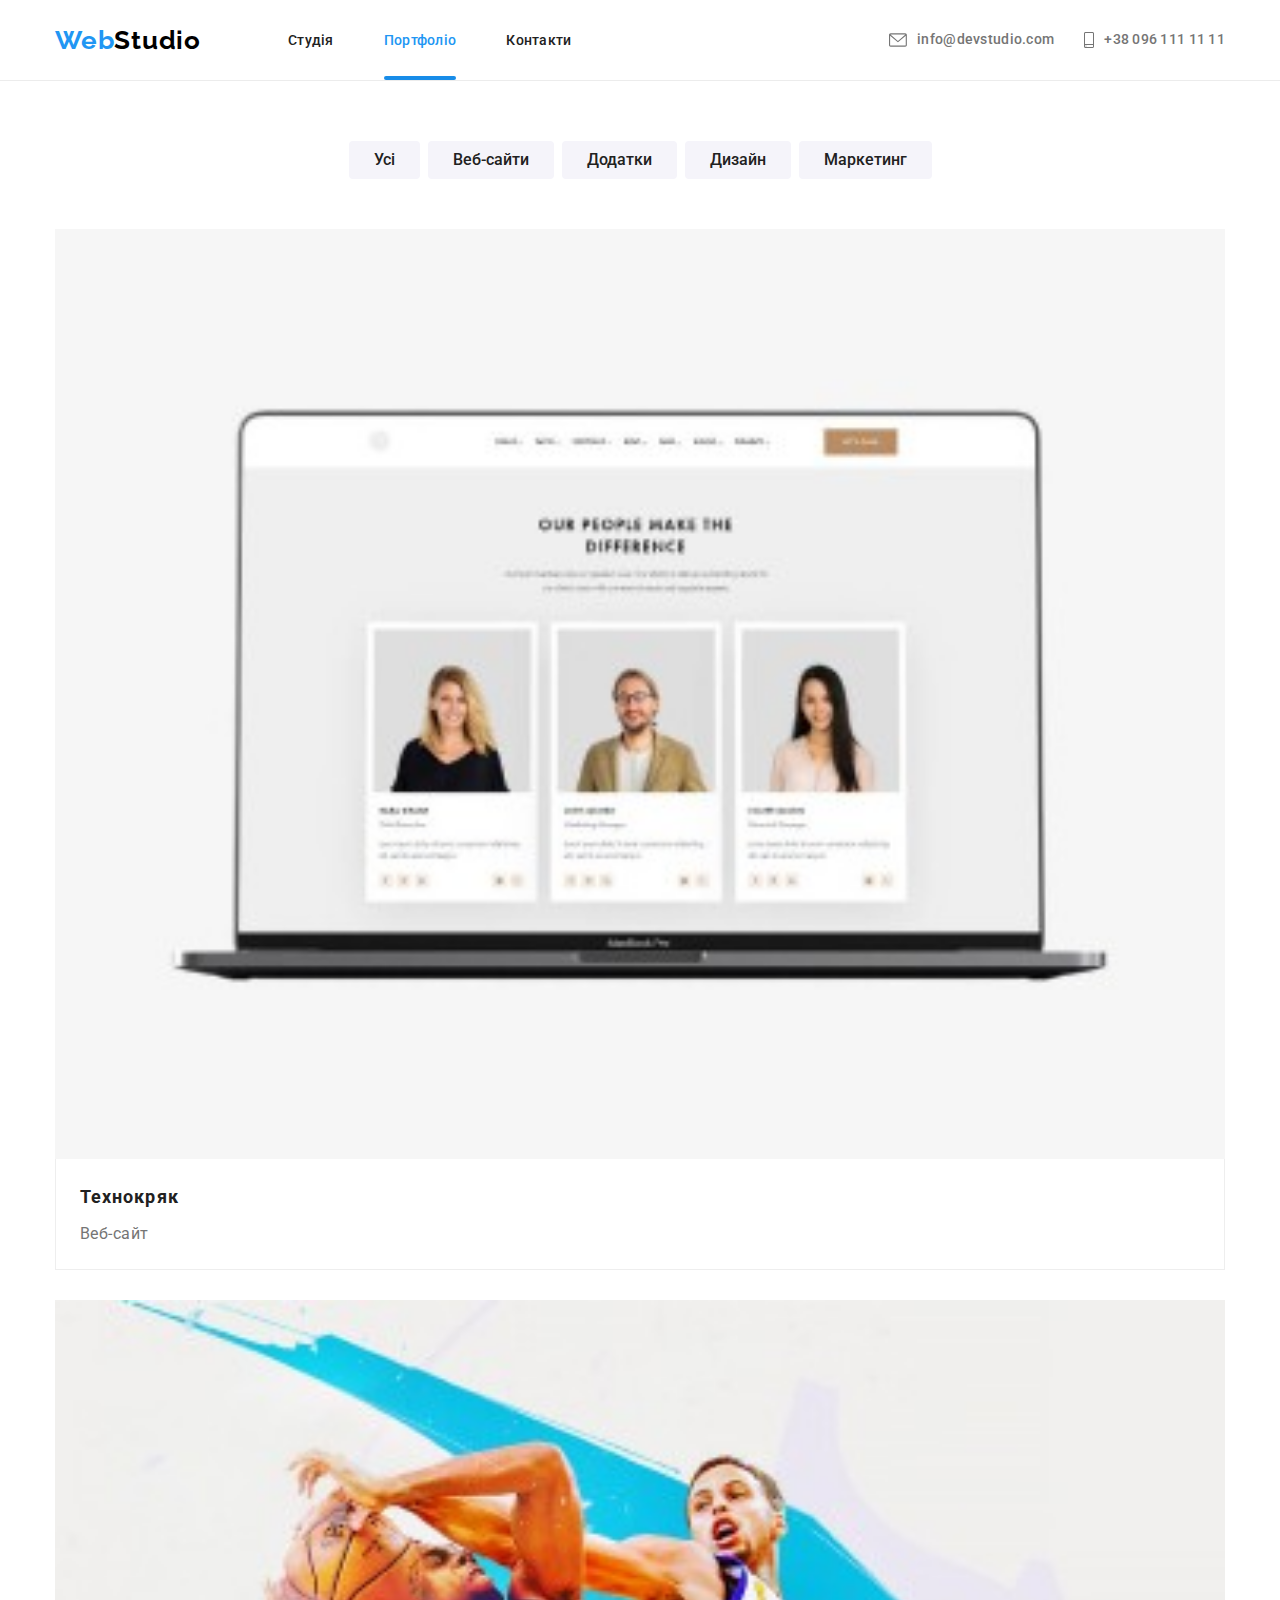
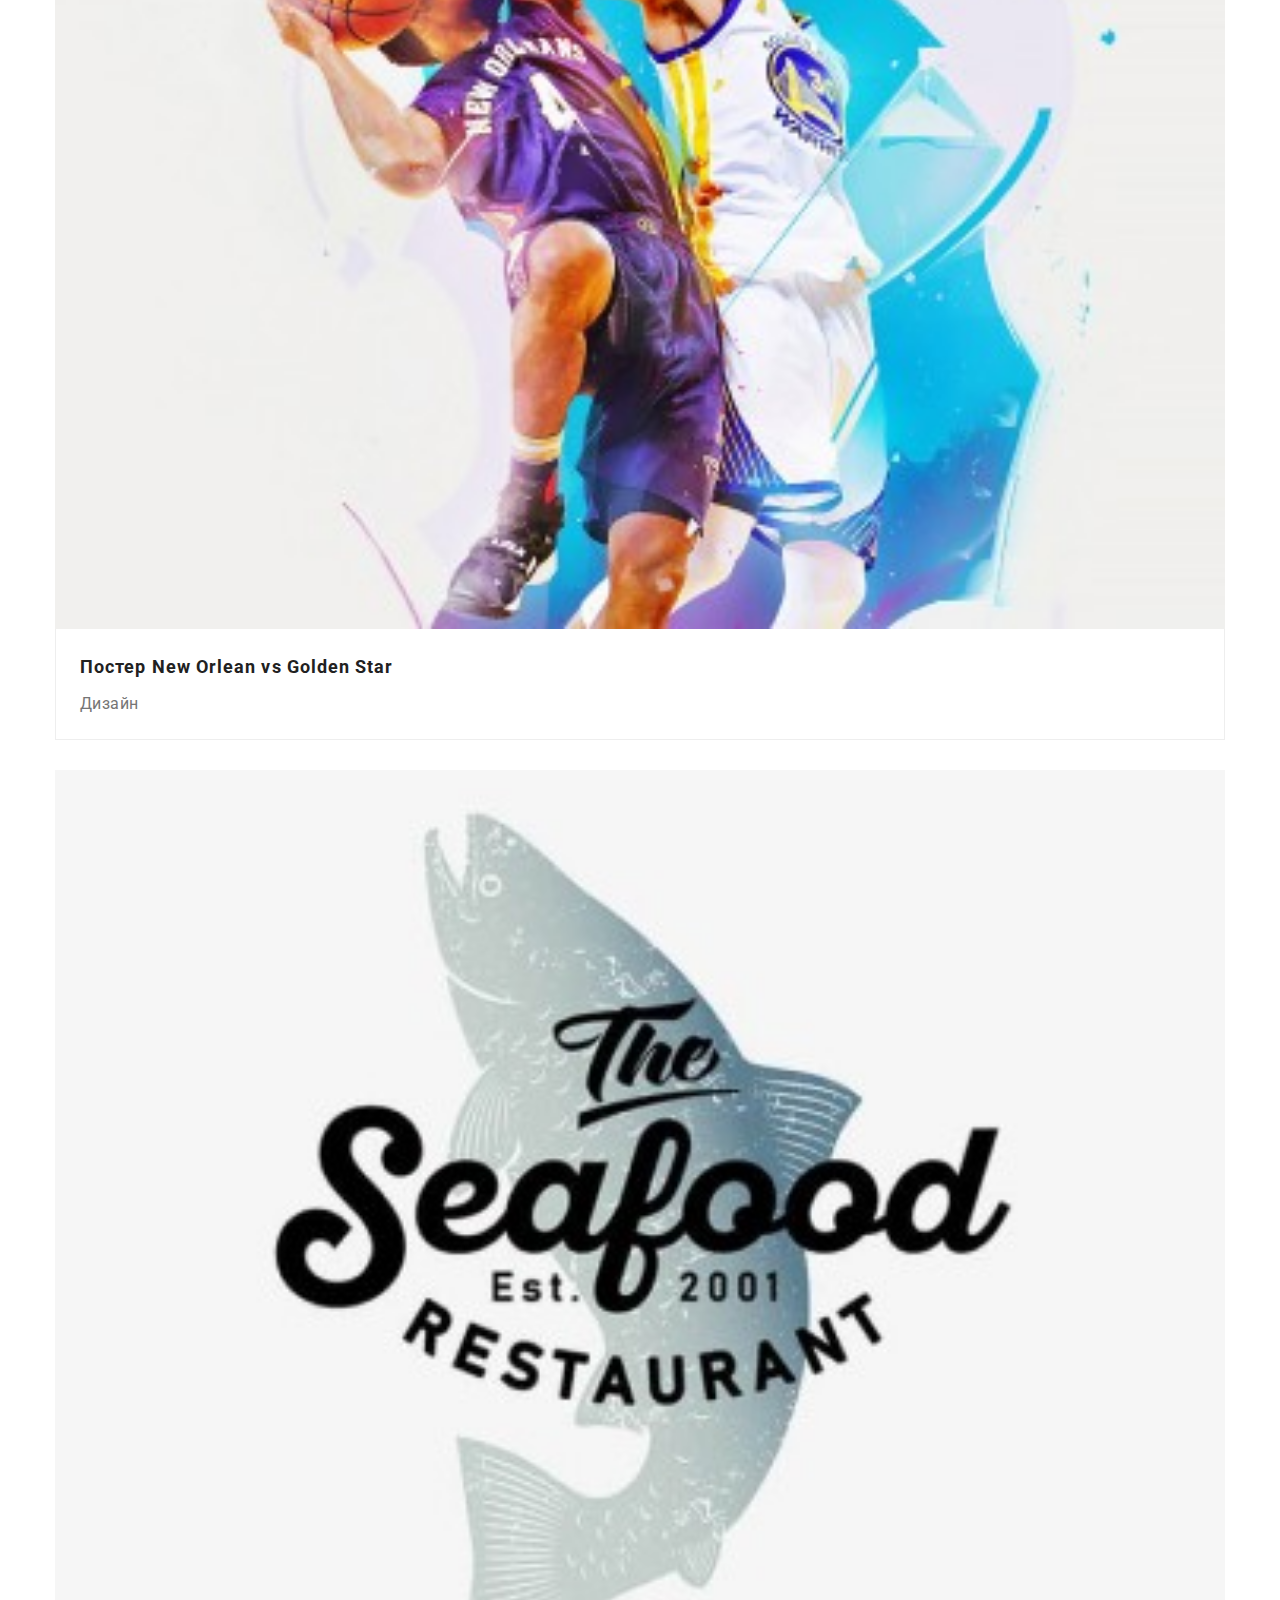
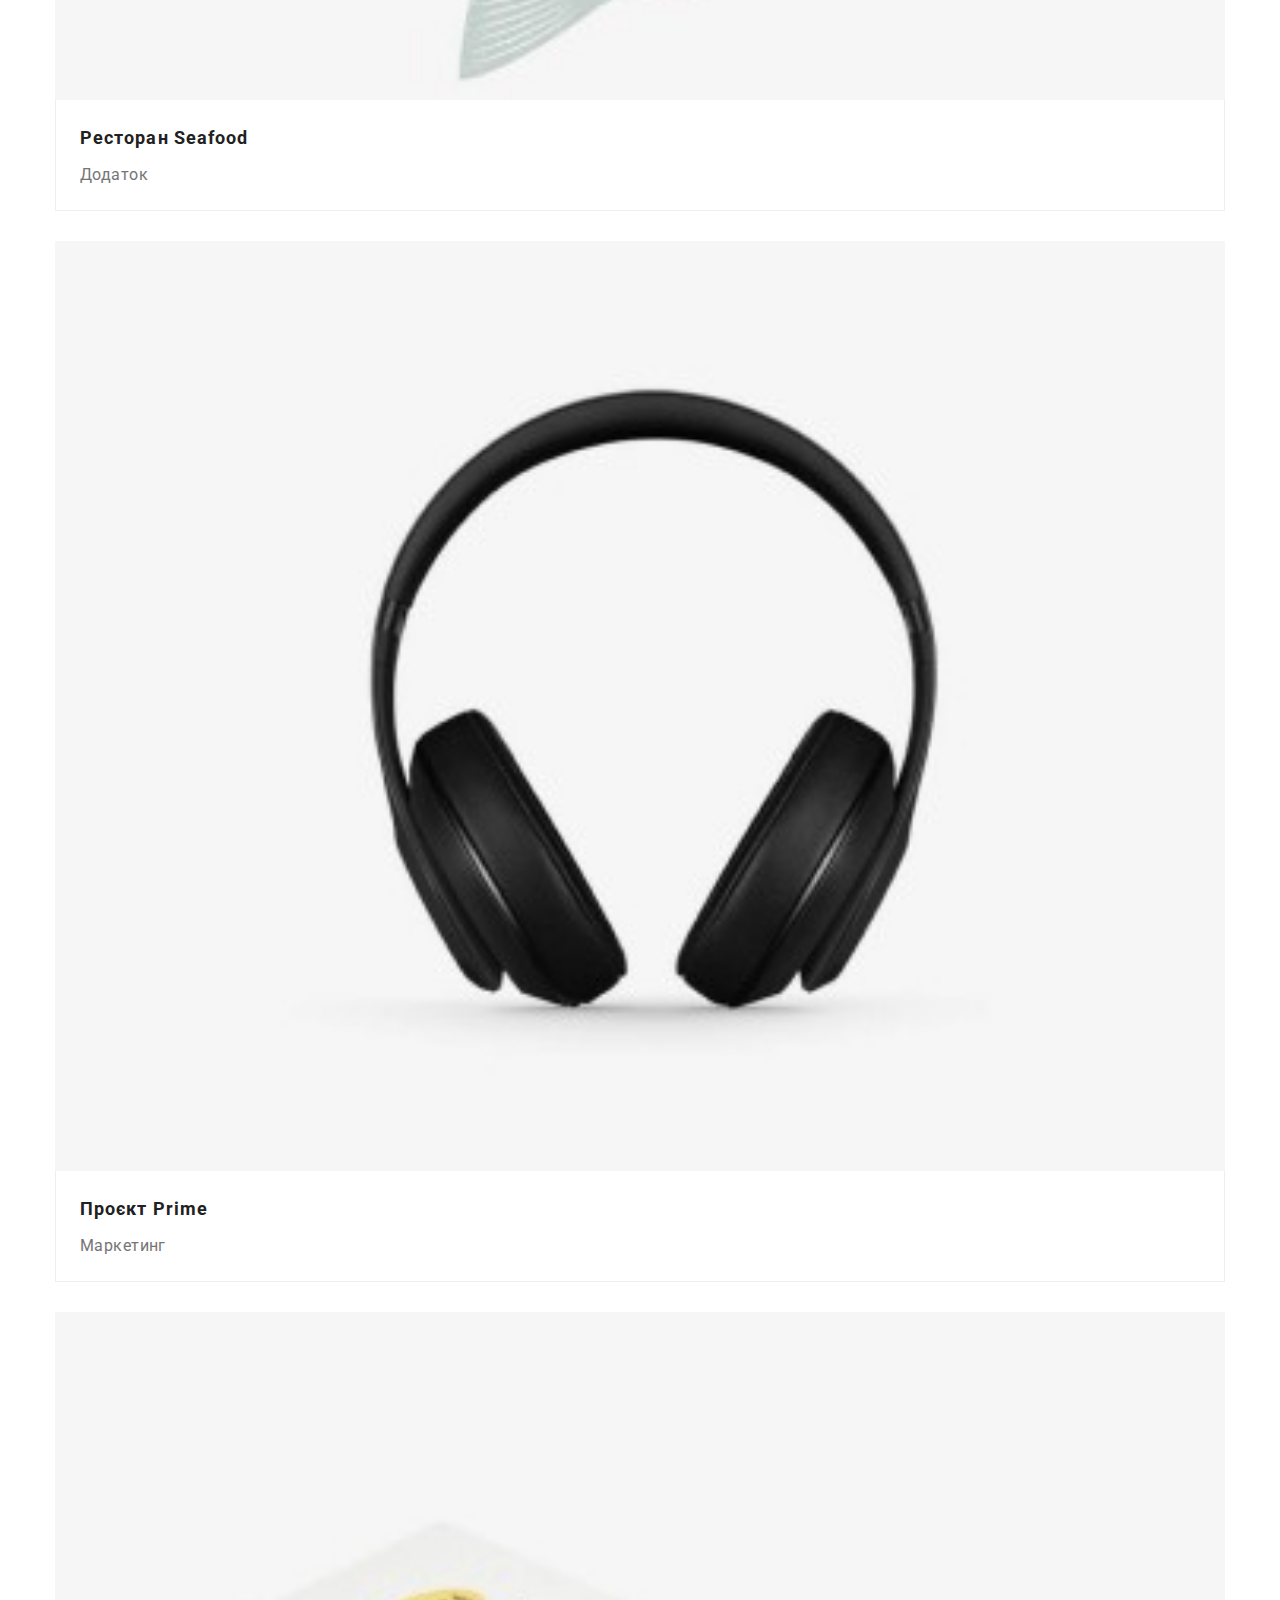
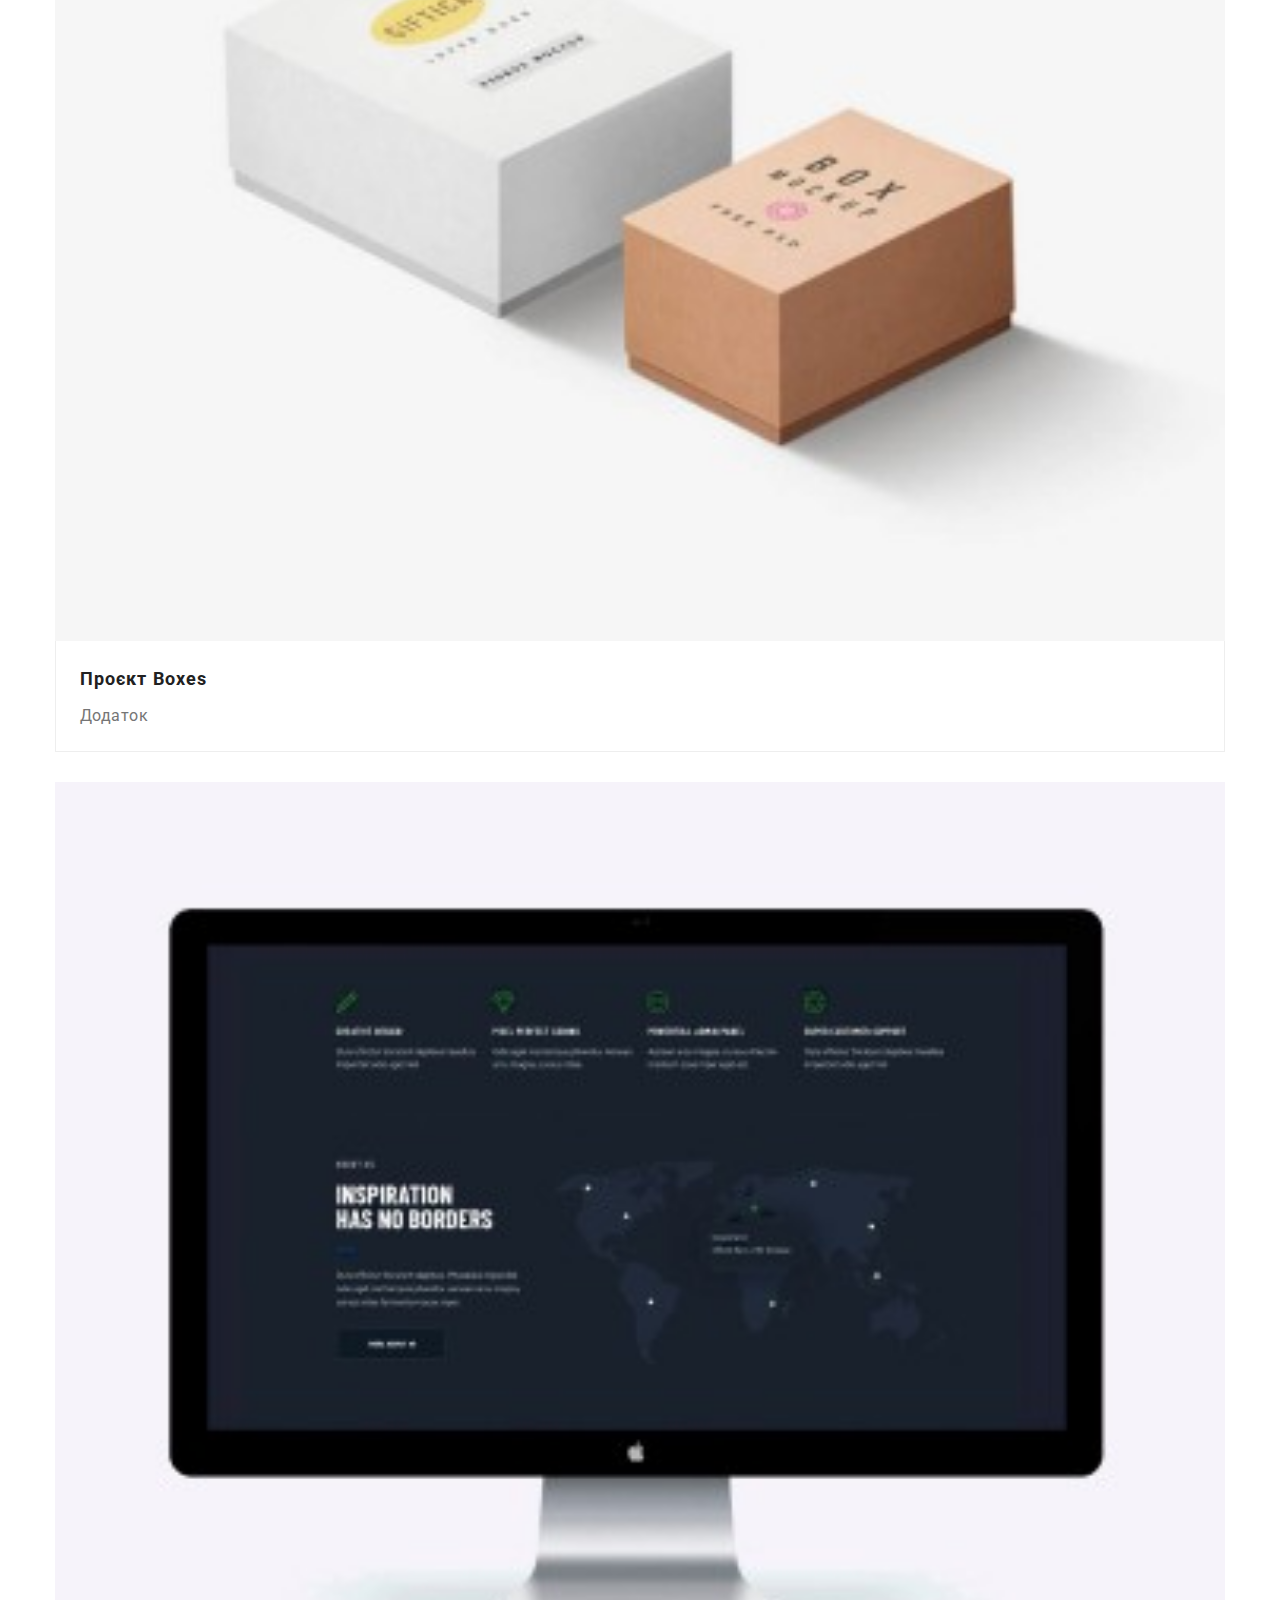
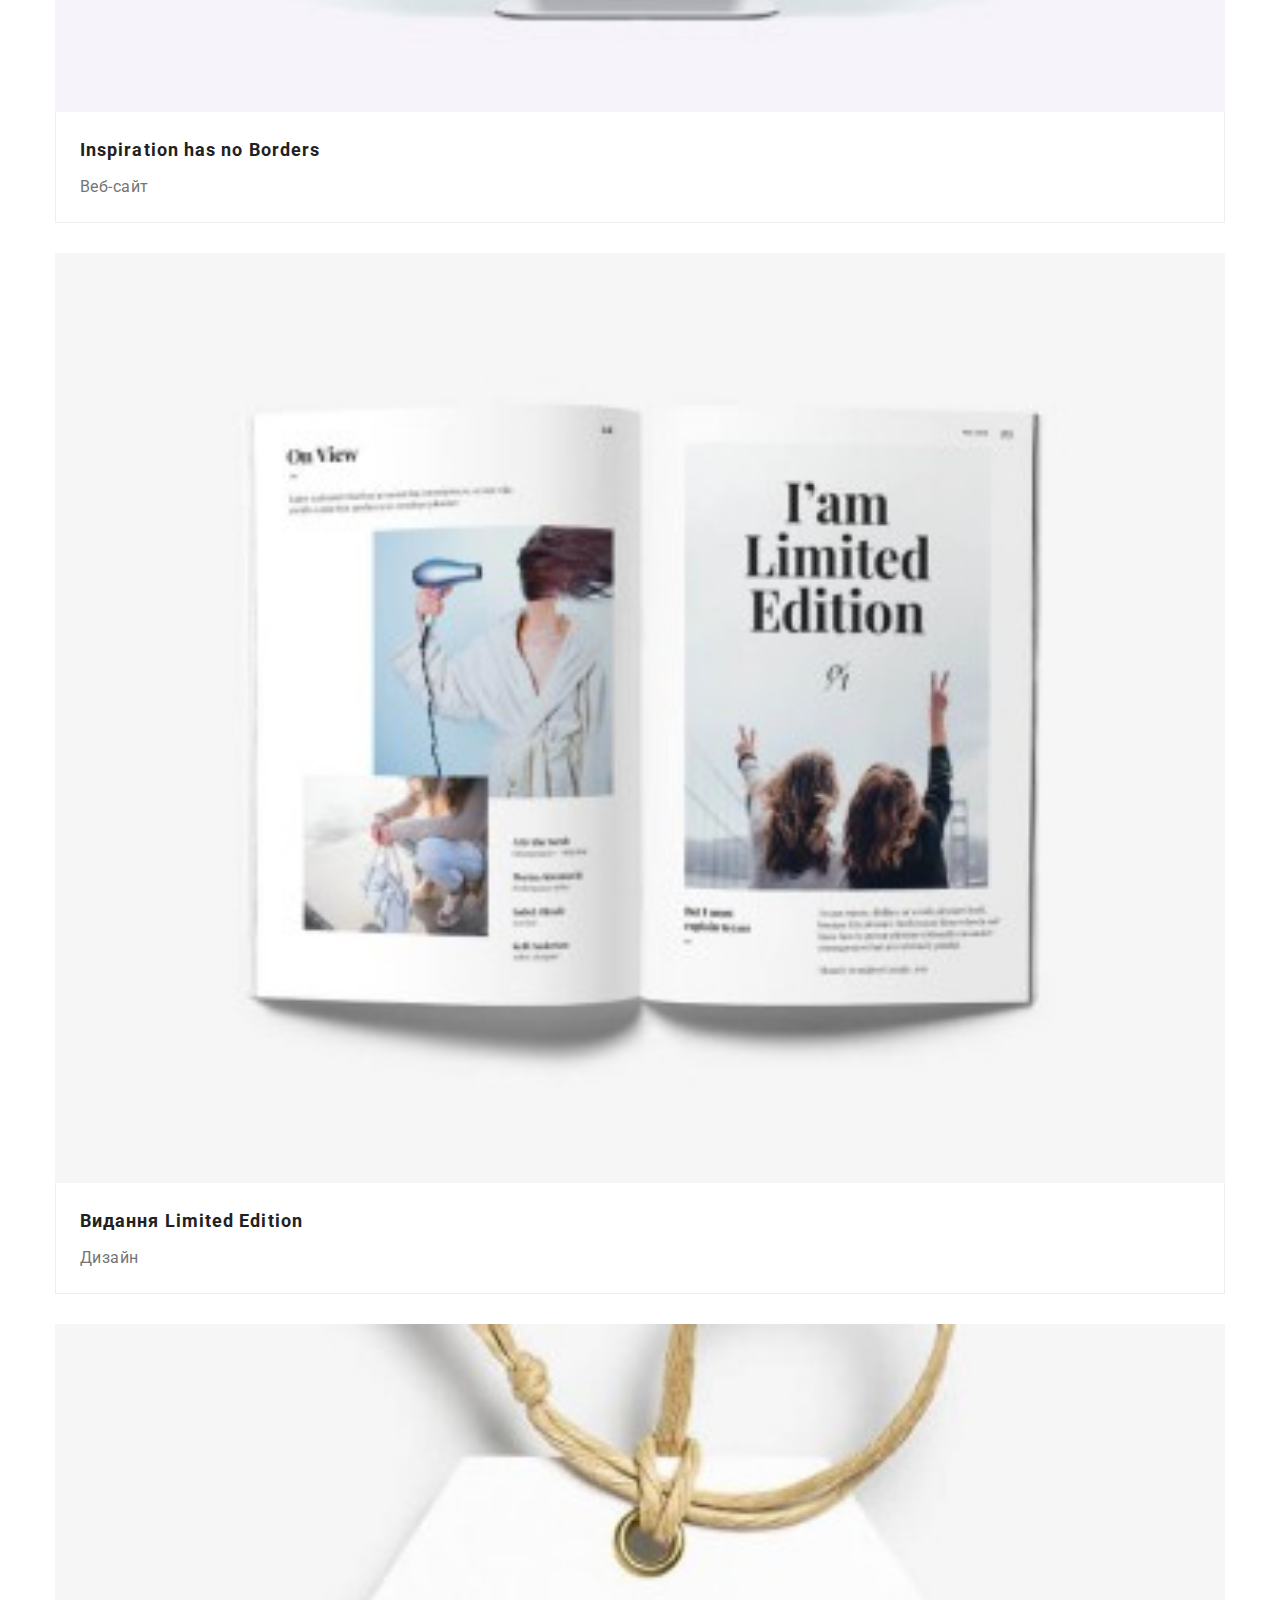
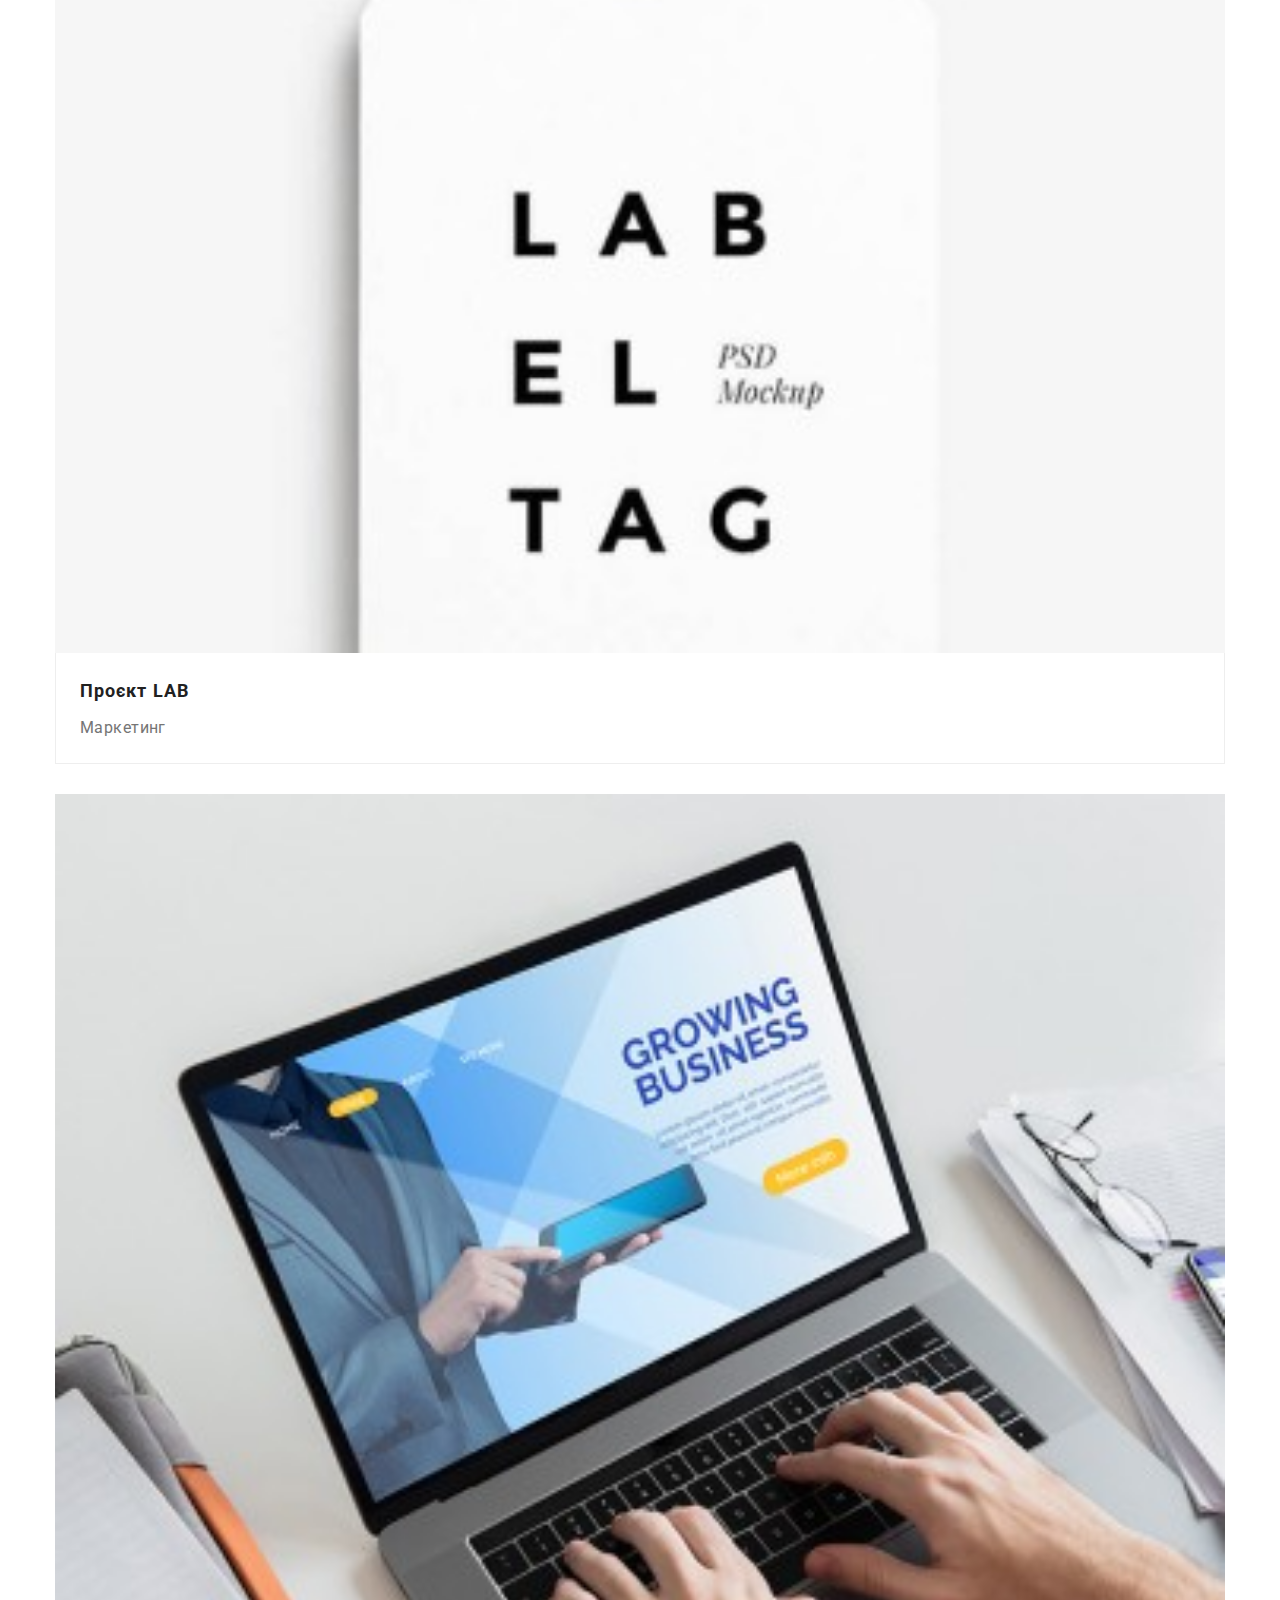
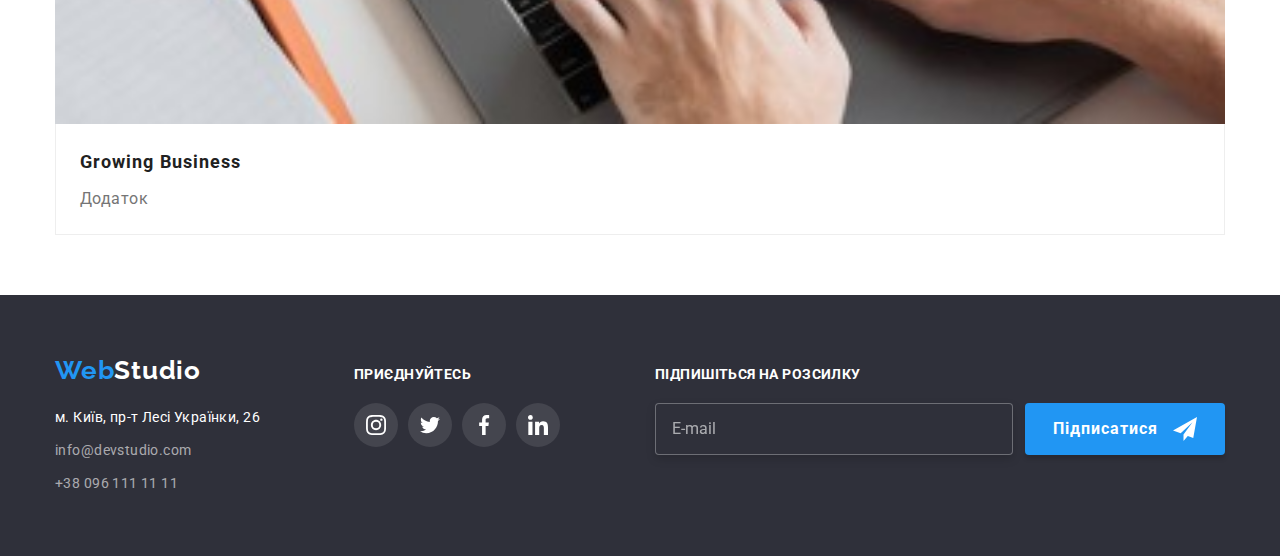
==== commit 36635631: "update adaptive layout" ====
--- a/portfolio.html
+++ b/portfolio.html
@@ -12,7 +12,7 @@
     <!-- HEADER -->
     <header class="page-header">
       <div class="page-header__wrap container">
-        <nav>
+        <nav class="page-header__nav">
           <div class="navigation__logo">
             <a class="logo navigation__logo--color" href="./index.html">
               <span class="logo__part">Web</span>Studio
@@ -20,10 +20,10 @@
           </div>
           <ul class="navigation">
             <li class="navigation__reference">
-              <a class="navigation__link navigation__link--current" href="./index.html">Студія</a>
+              <a class="navigation__link" href="./index.html">Студія</a>
             </li>
             <li class="navigation__reference">
-              <a class="navigation__link" href="./portfolio.html">Портфоліо</a>
+              <a class="navigation__link navigation__link--current" href="./portfolio.html">Портфоліо</a>
             </li>
             <li class="navigation__reference">
               <a class="navigation__link" href="">Контакти</a>
@@ -63,10 +63,10 @@
         </button>
         <ul class="site-menu">
           <li class="site-menu__item">
-            <a class="site-menu__link" href="./index.html">Студія</a>
+            <a class="site-menu__link--current" href="./index.html">Студія</a>
           </li>
           <li class="site-menu__item">
-            <a class="site-menu__link--current" href="./portfolio.html">Портфоліо</a>
+            <a class="site-menu__link" href="./portfolio.html">Портфоліо</a>
           </li>
           <li class="site-menu__item">
             <a class="site-menu__link" href="#">Контакти</a>
@@ -493,61 +493,63 @@
 
     <!-- FOOTER -->
     <footer class="page-footer section">
-      <div class="container page-footer__wrap">
-        <div class="page-footer__links">
-          <a href="index.html" class="logo page-footer__logo--color">
-            <span class="logo__part">Web</span>Studio
-          </a>
-          <address>
-            <ul class="adress-list">
-              <li class="adress-list__item">
-                <a class="adress-list__map"
-                  href="https://goo.gl/maps/ySmGjcdxqGTYYULQ9"
-                  target="_blank"
-                  rel="noreferrer noopener nofollow">м. Київ, пр-т Лесі Українки, 26
+      <div class="page-footer__wrap container">
+        <div class="page-footer__wrap--position">
+          <div class="page-footer__links">
+            <a href="index.html" class="logo page-footer__logo--color">
+              <span class="logo__part">Web</span>Studio
+            </a>
+            <address>
+              <ul class="adress-list">
+                <li class="adress-list__item">
+                  <a class="adress-list__map"
+                    href="https://goo.gl/maps/ySmGjcdxqGTYYULQ9"
+                    target="_blank"
+                    rel="noreferrer noopener nofollow">м. Київ, пр-т Лесі Українки, 26
+                  </a>
+                </li>
+                <li class="adress-list__item">
+                  <a class="adress-list__link" href="mailto:info@devstudio.com">info@devstudio.com</a>
+                </li>
+                <li class="adress-list__item">
+                  <a class="adress-list__link" href="tel:+380961111111">+38 096 111 11 11</a>
+                </li>
+              </ul>
+            </address>
+          </div>
+          <div class="join">
+            <h3 class="join__title">приєднуйтесь</h3>
+            <ul class="networks">
+              <li>
+                <a class="networks__button join__button--color" href="#" aria-label="Instagram">
+                  <svg class="networks__icon" width="20" height="20">
+                    <use href="./images/icons.svg#icon-social-instagram"></use>
+                  </svg>
                 </a>
               </li>
-              <li class="adress-list__item">
-                <a class="adress-list__link" href="mailto:info@devstudio.com">info@devstudio.com</a>
+              <li>
+                <a class="networks__button join__button--color" href="#" aria-label="Instagram">
+                  <svg class="networks__icon" width="20" height="20">
+                    <use href="./images/icons.svg#icon-social-twitter"></use>
+                  </svg>
+                </a>
               </li>
-              <li class="adress-list__item">
-                <a class="adress-list__link" href="tel:+380961111111">+38 096 111 11 11</a>
+              <li>
+                <a class="networks__button join__button--color" href="#" aria-label="Instagram">
+                  <svg class="networks__icon" width="20" height="20">
+                    <use href="./images/icons.svg#icon-social-facebook"></use>
+                  </svg>
+                </a>
+              </li>
+              <li>
+                <a class="networks__button join__button--color" href="#" aria-label="Instagram">
+                  <svg class="networks__icon" width="20" height="20">
+                    <use href="./images/icons.svg#icon-social-linkedin"></use>
+                  </svg>
+                </a>
               </li>
             </ul>
-          </address>
-        </div>
-        <div class="join">
-          <h3 class="join__title">приєднуйтесь</h3>
-          <ul class="networks">
-            <li>
-              <a class="networks__button join__button--color" href="#" aria-label="Instagram">
-                <svg class="networks__icon" width="20" height="20">
-                  <use href="./images/icons.svg#icon-social-instagram"></use>
-                </svg>
-              </a>
-            </li>
-            <li>
-              <a class="networks__button join__button--color" href="#" aria-label="Instagram">
-                <svg class="networks__icon" width="20" height="20">
-                  <use href="./images/icons.svg#icon-social-twitter"></use>
-                </svg>
-              </a>
-            </li>
-            <li>
-              <a class="networks__button join__button--color" href="#" aria-label="Instagram">
-                <svg class="networks__icon" width="20" height="20">
-                  <use href="./images/icons.svg#icon-social-facebook"></use>
-                </svg>
-              </a>
-            </li>
-            <li>
-              <a class="networks__button join__button--color" href="#" aria-label="Instagram">
-                <svg class="networks__icon" width="20" height="20">
-                  <use href="./images/icons.svg#icon-social-linkedin"></use>
-                </svg>
-              </a>
-            </li>
-          </ul>
+          </div>
         </div>
         <form name="mailing-list" autocomplete="on">
           <div class="subscription">
--- a/css/main.min.css
+++ b/css/main.min.css
@@ -1 +1 @@
-@import"https://fonts.googleapis.com/css2?family=Raleway:wght@700&family=Roboto:wght@400;500;700;900&display=swap";/*! modern-normalize v1.1.0 | MIT License | https://github.com/sindresorhus/modern-normalize */*,::before,::after{-webkit-box-sizing:border-box;box-sizing:border-box}html{line-height:1.15;-webkit-text-size-adjust:100%;-moz-tab-size:4;-o-tab-size:4;tab-size:4}body{margin:0;font-family:system-ui,-apple-system,"Segoe UI",Roboto,Helvetica,Arial,sans-serif,"Apple Color Emoji","Segoe UI Emoji"}hr{height:0;color:inherit}abbr[title]{-webkit-text-decoration:underline dotted;text-decoration:underline dotted}b,strong{font-weight:bolder}code,kbd,samp,pre{font-family:ui-monospace,SFMono-Regular,Consolas,"Liberation Mono",Menlo,monospace;font-size:1em}small{font-size:80%}sub,sup{font-size:75%;line-height:0;position:relative;vertical-align:baseline}sub{bottom:-0.25em}sup{top:-0.5em}table{text-indent:0;border-color:inherit}button,input,optgroup,select,textarea{font-family:inherit;font-size:100%;line-height:1.15;margin:0}button,select{text-transform:none}button,[type=button],[type=reset],[type=submit]{-webkit-appearance:button}::-moz-focus-inner{border-style:none;padding:0}:-moz-focusring{outline:1px dotted ButtonText}:-moz-ui-invalid{box-shadow:none}legend{padding:0}progress{vertical-align:baseline}::-webkit-inner-spin-button,::-webkit-outer-spin-button{height:auto}[type=search]{-webkit-appearance:textfield;outline-offset:-2px}::-webkit-search-decoration{-webkit-appearance:none}::-webkit-file-upload-button{-webkit-appearance:button;font:inherit}summary{display:list-item}.visually-hidden{position:absolute;width:1px;height:1px;margin:-1px;border:0;padding:0;white-space:nowrap;-webkit-clip-path:inset(100%);clip-path:inset(100%);clip:rect(0 0 0 0);overflow:hidden}.portfolio,.portfolio-filter,.clients,.team__list,.catalogue__list,.features-list,.socialnets-menu,.contacts-menu,.site-menu,.contacts,.navigation{list-style:none;padding:0;margin:0}body{color:#757575;font-family:"Roboto",sans-serif;font-size:14px;letter-spacing:.03em}h2,h3,p,ul{margin-top:0;margin-bottom:0px}img{display:block;max-width:100%;height:auto}.container{max-width:1600px;padding:0 15px;margin:0 auto}@media(min-width: 480px){.container{width:480px}}@media screen and (min-width: 768px){.container{width:768px}}.section{padding:60px 0}.titles{font-weight:700;font-size:28px;line-height:1.17;text-align:center;color:#212121;margin-bottom:30px}.logo{display:inline-block;font-family:"Raleway";font-weight:700;font-size:26px;line-height:1.192;text-decoration:none;letter-spacing:.03em}.logo__part{color:#2196f3}.networks{display:-webkit-box;display:-ms-flexbox;display:flex;-webkit-box-pack:justify;-ms-flex-pack:justify;justify-content:space-between;list-style:none;padding:0}.networks__button{display:-webkit-box;display:-ms-flexbox;display:flex;-webkit-box-align:center;-ms-flex-align:center;align-items:center;-webkit-box-pack:center;-ms-flex-pack:center;justify-content:center;border:none;width:44px;height:44px;border-radius:50%;cursor:pointer;-webkit-transition:background-color 250ms cubic-bezier(0.4, 0, 0.2, 1),color 250ms cubic-bezier(0.4, 0, 0.2, 1);transition:background-color 250ms cubic-bezier(0.4, 0, 0.2, 1),color 250ms cubic-bezier(0.4, 0, 0.2, 1)}.networks__button:hover,.networks__button:focus{background-color:#2196f3;color:#fff}.networks__icon{fill:currentColor}.page-header{border-bottom:1px solid #ececec}.page-header__wrap{display:-webkit-box;display:-ms-flexbox;display:flex;-webkit-box-align:center;-ms-flex-align:center;align-items:center;-webkit-box-pack:center;-ms-flex-pack:center;justify-content:center;height:60px}.navigation{display:none;outline:1px solid teal}.navigation__logo--color{color:#000}.navigation__link{color:#212121;font-weight:500;line-height:1.143;letter-spacing:.02em;text-decoration:none;-webkit-transition:color 250ms cubic-bezier(0.4, 0, 0.2, 1);transition:color 250ms cubic-bezier(0.4, 0, 0.2, 1)}.navigation__link--current{color:#2196f3}.contacts{display:none;outline:1px solid #8a2be2;font-weight:500;line-height:1.143;letter-spacing:.02em}.contacts__link{color:#757575;text-decoration:none;-webkit-transition:color 250ms cubic-bezier(0.4, 0, 0.2, 1);transition:color 250ms cubic-bezier(0.4, 0, 0.2, 1)}.contacts__link:hover,.contacts__link:focus{color:#2196f3}.contacts__icon{display:none;fill:currentColor}.menu-toggle{margin-left:auto;border:none;background-color:#fff;outline:0}.menu-toggle--position{position:absolute;top:10px;right:15px}.menu-container{position:fixed;top:0;left:0;position:fixed;top:0;left:0;z-index:10;display:-webkit-box;display:-ms-flexbox;display:flex;-ms-flex-line-pack:start;align-content:flex-start;-webkit-box-orient:vertical;-webkit-box-direction:normal;-ms-flex-direction:column;flex-direction:column;-webkit-box-pack:justify;-ms-flex-pack:justify;justify-content:space-between;width:100vw;height:100vh;padding:48px 40px;background-color:#fff;-webkit-transform:translateX(767px);transform:translateX(767px);-webkit-box-shadow:0px 4px 8px rgba(0,0,0,.04),0px 2px 4px rgba(0,0,0,.08),0px 1px 3px rgba(0,0,0,.16);box-shadow:0px 4px 8px rgba(0,0,0,.04),0px 2px 4px rgba(0,0,0,.08),0px 1px 3px rgba(0,0,0,.16);-webkit-transition:-webkit-transform 250ms cubic-bezier(0.4, 0, 0.2, 1);transition:-webkit-transform 250ms cubic-bezier(0.4, 0, 0.2, 1);transition:transform 250ms cubic-bezier(0.4, 0, 0.2, 1);transition:transform 250ms cubic-bezier(0.4, 0, 0.2, 1), -webkit-transform 250ms cubic-bezier(0.4, 0, 0.2, 1)}.menu-container.is-open{-webkit-transform:translateX(0);transform:translateX(0)}.site-menu__item{font-family:"Roboto",sans-serif;font-weight:500;font-size:40px;line-height:1.18;letter-spacing:.02em}.site-menu__item:not(:last-child){margin-bottom:32px}.site-menu__link{text-decoration:none;color:#212121}.site-menu__link--current{text-decoration:none;color:#2196f3}.contacts-menu__item:not(:last-child){margin-bottom:32px}.contacts-menu__tel{text-decoration:none;font-style:normal;font-weight:500;font-size:34px;line-height:1.18;letter-spacing:.02em;color:#2196f3}.contacts-menu__mailto{text-decoration:none;font-weight:500;font-size:24px;line-height:1.17;letter-spacing:.02em;color:#757575}.socialnets-menu{margin-top:64px;display:-webkit-box;display:-ms-flexbox;display:flex;-webkit-box-pack:start;-ms-flex-pack:start;justify-content:flex-start;-webkit-box-align:center;-ms-flex-align:center;align-items:center;-ms-flex-wrap:wrap;flex-wrap:wrap}.socialnets-menu__item+.socialnets-menu__item{border-left:1px solid rgba(33,33,33,.2)}.socialnets-menu__link{text-decoration:none;padding:10px;font-weight:500;font-size:18px;line-height:1.22;letter-spacing:.02em;color:#2196f3}.socialnets-menu__link--left{padding-left:0}.socialnets-menu__link--right{padding-right:0}.hero{text-align:center;background-color:#2f303a;padding-top:118px;padding-bottom:118px;margin:0 auto}.hero__title{margin:0 auto;font-weight:900;font-size:26px;line-height:1.62;color:#fff;text-align:center;letter-spacing:.06em;text-transform:uppercase;padding-bottom:30px}.hero__button{display:inline-block;font-family:"Roboto",sans-serif;font-weight:700;font-size:16px;line-height:1.88;color:#fff;background-color:#2196f3;text-align:center;-webkit-box-align:center;-ms-flex-align:center;align-items:center;letter-spacing:.06em;cursor:pointer;border:none;border-radius:4px;padding:10px 32px;min-width:216px;-webkit-transition:background-color 250ms cubic-bezier(0.4, 0, 0.2, 1);transition:background-color 250ms cubic-bezier(0.4, 0, 0.2, 1)}.hero__button:hover,.hero__button:focus{background-color:#188ce8}.overlay{display:block;max-width:1600px;margin:0 auto;background-size:cover;background-position:center;background-repeat:no-repeat;background-image:-webkit-gradient(linear, left top, right top, from(rgba(47, 48, 58, 0.4)), to(rgba(47, 48, 58, 0.4))),url(../images/hero/header-img-mb@1x.jpg);background-image:linear-gradient(to right, rgba(47, 48, 58, 0.4), rgba(47, 48, 58, 0.4)),url(../images/hero/header-img-mb@1x.jpg)}@media screen and (min-device-pixel-ratio: 2),(-webkit-min-device-pixel-ratio: 2),(min-resolution: 192dpi),(min-resolution: 2dppx){.overlay{background-image:-webkit-gradient(linear, left top, right top, from(rgba(47, 48, 58, 0.4)), to(rgba(47, 48, 58, 0.4))),url(../images/hero/header-img-mb@2x.jpg);background-image:linear-gradient(to right, rgba(47, 48, 58, 0.4), rgba(47, 48, 58, 0.4)),url(../images/hero/header-img-mb@2x.jpg)}}@media screen and (min-width: 768px){.overlay{background-image:-webkit-gradient(linear, left top, right top, from(rgba(47, 48, 58, 0.4)), to(rgba(47, 48, 58, 0.4))),url(../../../images/hero/header-img_tb@1x.jpg);background-image:linear-gradient(to right, rgba(47, 48, 58, 0.4), rgba(47, 48, 58, 0.4)),url(../../../images/hero/header-img_tb@1x.jpg)}}@media screen and (min-width: 768px)and (min-device-pixel-ratio: 2),screen and (min-width: 768px)and (-webkit-min-device-pixel-ratio: 2),screen and (min-width: 768px)and (min-resolution: 192dpi),screen and (min-width: 768px)and (min-resolution: 2dppx){.overlay{background-image:-webkit-gradient(linear, left top, right top, from(rgba(47, 48, 58, 0.4)), to(rgba(47, 48, 58, 0.4))),url(../images/hero/header-img_tb@2x.jpg);background-image:linear-gradient(to right, rgba(47, 48, 58, 0.4), rgba(47, 48, 58, 0.4)),url(../images/hero/header-img_tb@2x.jpg)}}@media screen and (min-width: 1200px){.overlay{background-image:-webkit-gradient(linear, left top, right top, from(rgba(47, 48, 58, 0.4)), to(rgba(47, 48, 58, 0.4))),url(../images/hero/header-img-dt@1x.jpg);background-image:linear-gradient(to right, rgba(47, 48, 58, 0.4), rgba(47, 48, 58, 0.4)),url(../images/hero/header-img-dt@1x.jpg)}}@media screen and (min-width: 1200px)and (min-device-pixel-ratio: 2),screen and (min-width: 1200px)and (-webkit-min-device-pixel-ratio: 2),screen and (min-width: 1200px)and (min-resolution: 192dpi),screen and (min-width: 1200px)and (min-resolution: 2dppx){.overlay{background-image:-webkit-gradient(linear, left top, right top, from(rgba(47, 48, 58, 0.4)), to(rgba(47, 48, 58, 0.4))),url(../images/hero/header-img-dt@2x.jpg);background-image:linear-gradient(to right, rgba(47, 48, 58, 0.4), rgba(47, 48, 58, 0.4)),url(../images/hero/header-img-dt@2x.jpg)}}.backdrop{position:fixed;top:0;left:0;width:100%;height:100%;background-color:rgba(0,0,0,.2);opacity:1;-webkit-transition:opacity 250ms cubic-bezier(0.4, 0, 0.2, 1),visibility 250ms cubic-bezier(0.4, 0, 0.2, 1);transition:opacity 250ms cubic-bezier(0.4, 0, 0.2, 1),visibility 250ms cubic-bezier(0.4, 0, 0.2, 1)}.backdrop.is-hidden{visibility:hidden;opacity:0;pointer-events:none}.backdrop.is-hidden .modal{-webkit-transform:translate(-50%, -50%) scale(0.5);transform:translate(-50%, -50%) scale(0.5)}.modal{position:absolute;top:50%;left:50%;width:95%;background-color:#fff;-webkit-box-shadow:0px 1px 3px rgba(0,0,0,.12),0px 1px 1px rgba(0,0,0,.14),0px 2px 1px rgba(0,0,0,.2);box-shadow:0px 1px 3px rgba(0,0,0,.12),0px 1px 1px rgba(0,0,0,.14),0px 2px 1px rgba(0,0,0,.2);border-radius:4px;padding:40px;-webkit-transform:translate(-50%, -50%) scale(1);transform:translate(-50%, -50%) scale(1);-webkit-transition:-webkit-transform 250ms cubic-bezier(0.4, 0, 0.2, 1);transition:-webkit-transform 250ms cubic-bezier(0.4, 0, 0.2, 1);transition:transform 250ms cubic-bezier(0.4, 0, 0.2, 1);transition:transform 250ms cubic-bezier(0.4, 0, 0.2, 1), -webkit-transform 250ms cubic-bezier(0.4, 0, 0.2, 1)}.modal__title{font-weight:700;font-size:20px;line-height:1.15;letter-spacing:.03em;padding-bottom:12px;color:#212121}.modal__wrap{display:-webkit-box;display:-ms-flexbox;display:flex;-webkit-box-orient:vertical;-webkit-box-direction:normal;-ms-flex-direction:column;flex-direction:column;text-align:left;font-size:12px;line-height:1.17;letter-spacing:.01em}.modal__wrap:focus-within{color:#212121}.modal__label{padding-bottom:4px}.modal__input-wrap{position:relative;margin-bottom:10px;color:#212121;-webkit-transition:color 250ms cubic-bezier(0.4, 0, 0.2, 1);transition:color 250ms cubic-bezier(0.4, 0, 0.2, 1)}.modal__input-wrap:focus-within{color:#2196f3}.modal__input{width:100%;padding:12px 12px 12px 42px;font-size:16px;outline:none;border:1px solid rgba(33,33,33,.2);border-radius:4px;-webkit-transition:border-color 250ms cubic-bezier(0.4, 0, 0.2, 1);transition:border-color 250ms cubic-bezier(0.4, 0, 0.2, 1)}.modal__icon{position:absolute;top:50%;left:12px;-webkit-transform:translateY(-50%);transform:translateY(-50%);fill:currentColor}.modal__textarea{resize:none;outline:none;margin-bottom:20px;font-size:14px;line-height:1.17;letter-spacing:.01em;border:1px solid rgba(33,33,33,.2);border-radius:4px;padding:12px 16px;-webkit-transition:border-color 250ms cubic-bezier(0.4, 0, 0.2, 1);transition:border-color 250ms cubic-bezier(0.4, 0, 0.2, 1)}.modal__textarea:focus{color:#212121}.modal__textarea::-webkit-input-placeholder{color:rgba(117,117,117,.5)}.modal__textarea::-moz-placeholder{color:rgba(117,117,117,.5)}.modal__textarea:-ms-input-placeholder{color:rgba(117,117,117,.5)}.modal__textarea::-ms-input-placeholder{color:rgba(117,117,117,.5)}.modal__textarea::placeholder{color:rgba(117,117,117,.5)}.modal__terms{display:-webkit-box;display:-ms-flexbox;display:flex;-webkit-box-align:center;-ms-flex-align:center;align-items:center;margin-bottom:30px;font-size:12px;line-height:1.17}.modal__terms-input{position:absolute;-webkit-appearance:none;-moz-appearance:none;appearance:none}.modal__terms-icon{display:inline-block;width:16px;height:15px;border:2px solid #212121;border-radius:2px;margin:0 7px 0 12px;-webkit-transition:border-color 250ms cubic-bezier(0.4, 0, 0.2, 1),background-color 250ms cubic-bezier(0.4, 0, 0.2, 1);transition:border-color 250ms cubic-bezier(0.4, 0, 0.2, 1),background-color 250ms cubic-bezier(0.4, 0, 0.2, 1)}.modal__terms-check{opacity:0;position:absolute;margin-left:12px;width:16px;height:15px;border-radius:2px;-webkit-transition:opacity 250ms cubic-bezier(0.4, 0, 0.2, 1);transition:opacity 250ms cubic-bezier(0.4, 0, 0.2, 1)}.modal__terms-input:checked~.modal__terms-check{opacity:1}.modal__terms-link{color:#2196f3}.modal__button{width:200px;height:50px;background-color:#2196f3;-webkit-box-shadow:0px 4px 4px rgba(0,0,0,.15);box-shadow:0px 4px 4px rgba(0,0,0,.15);border:none;border-radius:4px;font-weight:700;font-size:16px;line-height:1.88;letter-spacing:.06em;color:#fff;cursor:pointer;-webkit-transition:background-color 250ms cubic-bezier(0.4, 0, 0.2, 1),-webkit-box-shadow 250ms cubic-bezier(0.4, 0, 0.2, 1);transition:background-color 250ms cubic-bezier(0.4, 0, 0.2, 1),-webkit-box-shadow 250ms cubic-bezier(0.4, 0, 0.2, 1);transition:background-color 250ms cubic-bezier(0.4, 0, 0.2, 1),box-shadow 250ms cubic-bezier(0.4, 0, 0.2, 1);transition:background-color 250ms cubic-bezier(0.4, 0, 0.2, 1),box-shadow 250ms cubic-bezier(0.4, 0, 0.2, 1),-webkit-box-shadow 250ms cubic-bezier(0.4, 0, 0.2, 1)}.modal__button:hover,.modal__button:focus{background-color:#188ce8;-webkit-box-shadow:0px 4px 4px rgba(0,0,0,.15);box-shadow:0px 4px 4px rgba(0,0,0,.15)}.modal__close-button{display:-webkit-box;display:-ms-flexbox;display:flex;-webkit-box-align:center;-ms-flex-align:center;align-items:center;-webkit-box-pack:center;-ms-flex-pack:center;justify-content:center;position:absolute;right:8px;top:8px;padding:0;margin-right:0;width:30px;height:30px;background-color:#fff;border:1px solid rgba(0,0,0,.1);border-radius:50%;cursor:pointer;-webkit-transition:fill 250ms cubic-bezier(0.4, 0, 0.2, 1);transition:fill 250ms cubic-bezier(0.4, 0, 0.2, 1)}.modal__close-button:focus,.modal__close-button:hover{fill:#2196f3}.modal__close-icon{width:11px;height:11px}.features-list{display:block;line-height:1.71}.features-list__feature:not(:last-child){margin-bottom:30px}.features-list__icon{display:-webkit-box;display:-ms-flexbox;display:flex;-webkit-box-align:center;-ms-flex-align:center;align-items:center;-webkit-box-pack:center;-ms-flex-pack:center;justify-content:center;padding:0;border:none;height:120px;margin-bottom:30px;background-color:#f5f4fa;border-radius:4px}.features-list__title{font-weight:700;font-size:14px;line-height:1.14;text-align:center;letter-spacing:.03em;text-transform:uppercase;color:#212121;margin-bottom:10px}.catalogue{padding-top:0}@media screen and (max-width: 767px){.catalogue{display:none}}.catalogue__title{font-weight:700;font-size:36px;line-height:1.17;text-align:center;color:#212121;margin-bottom:50px}.catalogue__list{display:-webkit-box;display:-ms-flexbox;display:flex;-webkit-box-align:center;-ms-flex-align:center;align-items:center;-webkit-box-pack:justify;-ms-flex-pack:justify;justify-content:space-between}.catalogue__item{position:relative}.catalogue__label{display:-webkit-box;display:-ms-flexbox;display:flex;-webkit-box-align:center;-ms-flex-align:center;align-items:center;-webkit-box-pack:center;-ms-flex-pack:center;justify-content:center;position:absolute;bottom:0;left:0;width:370px;height:70px;background:rgba(47,48,58,.8)}.catalogue__name{font-weight:700;font-size:14px;line-height:1.14;letter-spacing:.03em;text-transform:uppercase;color:#fff}.team{background-color:#f5f4fa}.team__list{display:block}.team__card{margin-bottom:30px;background-color:#fff;-webkit-box-shadow:0px 1px 3px rgba(0,0,0,.12),0px 1px 1px rgba(0,0,0,.14),0px 2px 1px rgba(0,0,0,.2);box-shadow:0px 1px 3px rgba(0,0,0,.12),0px 1px 1px rgba(0,0,0,.14),0px 2px 1px rgba(0,0,0,.2);border-radius:0px 0px 4px 4px}@media screen and (max-width: 767px){.team__card:last-child{margin-bottom:0}}.team__text{display:-webkit-box;display:-ms-flexbox;display:flex;-webkit-box-orient:vertical;-webkit-box-direction:normal;-ms-flex-direction:column;flex-direction:column;-webkit-box-align:center;-ms-flex-align:center;align-items:center;font-size:16px;line-height:1.19;letter-spacing:.03em;padding:30px 0 24px}.team__title{margin-bottom:10px;font-weight:500;font-size:16px;line-height:1.19;color:#212121}.team__position{margin-bottom:16px}.team__button--color{color:#afb1b8}.clients{display:-webkit-box;display:-ms-flexbox;display:flex;-webkit-box-align:center;-ms-flex-align:center;align-items:center;-webkit-box-pack:justify;-ms-flex-pack:justify;justify-content:space-between;-ms-flex-wrap:wrap;flex-wrap:wrap}@media screen and (max-width: 450px){.clients{-webkit-box-pack:center;-ms-flex-pack:center;justify-content:center}}.clients__item{width:210px}@media screen and (max-width: 767px){.clients__item{margin-bottom:30px}}@media screen and (min-width: 450px){.clients__item:nth-last-child(-n+2){margin-bottom:0}}.clients__name{display:-webkit-box;display:-ms-flexbox;display:flex;-webkit-box-align:center;-ms-flex-align:center;align-items:center;-webkit-box-pack:center;-ms-flex-pack:center;justify-content:center;height:92px;border:1px solid #afb1b8;border-radius:4px;color:#afb1b8;cursor:pointer;-webkit-transition:background-color 250ms cubic-bezier(0.4, 0, 0.2, 1),color 250ms cubic-bezier(0.4, 0, 0.2, 1);transition:background-color 250ms cubic-bezier(0.4, 0, 0.2, 1),color 250ms cubic-bezier(0.4, 0, 0.2, 1)}.clients__name:hover,.clients__name:focus{border:1px solid #2196f3;color:#2196f3}.clients__icon{fill:currentColor}.page-footer{background-color:#2f303a}.page-footer__wrap{display:block}.page-footer__links{padding-bottom:60px;text-align:center}.page-footer__logo--color{color:#fff;margin-bottom:20px}.adress-list{list-style:none;font-style:normal;line-height:1.71;padding:0}.adress-list__item:nth-child(-n+2){margin-bottom:9px}.adress-list__map{color:#fff;text-decoration:none;-webkit-transition:color 250ms cubic-bezier(0.4, 0, 0.2, 1);transition:color 250ms cubic-bezier(0.4, 0, 0.2, 1)}.adress-list__map:hover,.adress-list__map:focus{color:#2196f3}.adress-list__link{color:rgba(255,255,255,.6);text-decoration:none;-webkit-transition:color 250ms cubic-bezier(0.4, 0, 0.2, 1);transition:color 250ms cubic-bezier(0.4, 0, 0.2, 1)}.adress-list__link:hover,.adress-list__link:focus{color:#2196f3}.join{display:block;width:206px;text-align:center;margin-left:auto;margin-right:auto;padding-bottom:60px}.join__title{font-weight:700;font-size:14px;line-height:1.14;text-transform:uppercase;margin-bottom:20px;color:#fff}.join__button--color{color:#fff;background-color:rgba(255,255,255,.1)}.subscription{display:block;max-width:450px;text-align:center;margin-left:auto;margin-right:auto}.subscription__wrap{display:block}.subscription__input{width:100%;font-size:16px;line-height:1.25;outline:none;border:1px solid rgba(255,255,255,.3);-webkit-filter:drop-shadow(0px 4px 4px rgba(0, 0, 0, 0.15));filter:drop-shadow(0px 4px 4px rgba(0, 0, 0, 0.15));border-radius:4px;color:#fff;background-color:#2f303a;padding:15px 16px;margin-bottom:20px}.subscription__input:focus{border:1px solid #fff}.subscription__button{display:-webkit-box;display:-ms-flexbox;display:flex;-webkit-box-align:center;-ms-flex-align:center;align-items:center;-webkit-box-pack:justify;-ms-flex-pack:justify;justify-content:space-between;width:200px;font-weight:700;font-size:16px;line-height:1.88;letter-spacing:.06em;color:#fff;background-color:#2196f3;-webkit-box-shadow:0px 4px 4px rgba(0,0,0,.15);box-shadow:0px 4px 4px rgba(0,0,0,.15);border:none;border-radius:4px;padding:10px 28px;cursor:pointer;-webkit-transition:background-color 250ms cubic-bezier(0.4, 0, 0.2, 1);transition:background-color 250ms cubic-bezier(0.4, 0, 0.2, 1);margin-right:auto;margin-left:auto}.subscription__button:hover,.subscription__button:focus{background-color:#188ce8}.subscription__icon{fill:currentColor}.portfolio-filter{display:-webkit-box;display:-ms-flexbox;display:flex;-webkit-box-align:center;-ms-flex-align:center;align-items:center;-webkit-box-pack:start;-ms-flex-pack:start;justify-content:flex-start;-ms-flex-wrap:wrap;flex-wrap:wrap;margin-bottom:50px;font-weight:700}.portfolio-filter__item:not(:last-child){margin-right:8px}.portfolio-filter__item:nth-last-child(n+3){margin-bottom:15px}.portfolio-filter__button{display:inline-block;font-family:"Roboto",sans-serif;font-weight:500;font-size:16px;line-height:1.625;text-align:center;color:#212121;background-color:#f5f4fa;cursor:pointer;border:none;border-radius:4px;padding:6px 25px;-webkit-transition:background-color 250ms cubic-bezier(0.4, 0, 0.2, 1),color 250ms cubic-bezier(0.4, 0, 0.2, 1),-webkit-filter 250ms cubic-bezier(0.4, 0, 0.2, 1);transition:background-color 250ms cubic-bezier(0.4, 0, 0.2, 1),color 250ms cubic-bezier(0.4, 0, 0.2, 1),-webkit-filter 250ms cubic-bezier(0.4, 0, 0.2, 1);transition:background-color 250ms cubic-bezier(0.4, 0, 0.2, 1),color 250ms cubic-bezier(0.4, 0, 0.2, 1),filter 250ms cubic-bezier(0.4, 0, 0.2, 1);transition:background-color 250ms cubic-bezier(0.4, 0, 0.2, 1),color 250ms cubic-bezier(0.4, 0, 0.2, 1),filter 250ms cubic-bezier(0.4, 0, 0.2, 1),-webkit-filter 250ms cubic-bezier(0.4, 0, 0.2, 1)}.portfolio-filter__button:hover,.portfolio-filter__button:focus{color:#fff;background-color:#2196f3;-webkit-filter:drop-shadow(0px 4px 4px rgba(0, 0, 0, 0.25));filter:drop-shadow(0px 4px 4px rgba(0, 0, 0, 0.25))}.portfolio__card{width:100%;font-size:0;background-color:#fff}.portfolio__card:not(:last-child){margin-bottom:30px}.portfolio__picture{position:relative;overflow:hidden}.portfolio__link{display:block;text-decoration:none;color:#757575;font-size:16px;line-height:1.875;-webkit-transition:-webkit-box-shadow 250ms cubic-bezier(0.4, 0, 0.2, 1);transition:-webkit-box-shadow 250ms cubic-bezier(0.4, 0, 0.2, 1);transition:box-shadow 250ms cubic-bezier(0.4, 0, 0.2, 1);transition:box-shadow 250ms cubic-bezier(0.4, 0, 0.2, 1), -webkit-box-shadow 250ms cubic-bezier(0.4, 0, 0.2, 1)}.portfolio__link:hover,.portfolio__link:focus{-webkit-box-shadow:0px 1px 1px rgba(0,0,0,.12),0px 4px 4px rgba(0,0,0,.06),1px 4px 6px rgba(0,0,0,.16);box-shadow:0px 1px 1px rgba(0,0,0,.12),0px 4px 4px rgba(0,0,0,.06),1px 4px 6px rgba(0,0,0,.16)}.portfolio__link:hover .portfolio__wrap,.portfolio__link:focus .portfolio__wrap{-webkit-transform:translateY(0);transform:translateY(0)}.portfolio__image{display:block;width:100%}.portfolio__wrap{position:absolute;top:0;left:0;display:inline-block;width:100%;height:100%;background:rgba(33,150,243,.9);-webkit-transform:translateY(101%);transform:translateY(101%);-webkit-transition:-webkit-transform 250ms cubic-bezier(0.4, 0, 0.2, 1);transition:-webkit-transform 250ms cubic-bezier(0.4, 0, 0.2, 1);transition:transform 250ms cubic-bezier(0.4, 0, 0.2, 1);transition:transform 250ms cubic-bezier(0.4, 0, 0.2, 1), -webkit-transform 250ms cubic-bezier(0.4, 0, 0.2, 1)}.portfolio__description{padding:63px 24px;font-size:18px;line-height:1.56;letter-spacing:.03em;color:#fff}.portfolio__name{padding:20px 24px;border-width:0px 1px 1px 1px;border-color:#eee;border-style:solid}.portfolio__title{font-weight:700;font-size:18px;line-height:2;letter-spacing:.06em;color:#212121;margin-bottom:4px}/*# sourceMappingURL=main.min.css.map */+@import"https://fonts.googleapis.com/css2?family=Raleway:wght@700&family=Roboto:wght@400;500;700;900&display=swap";/*! modern-normalize v1.1.0 | MIT License | https://github.com/sindresorhus/modern-normalize */*,::before,::after{-webkit-box-sizing:border-box;box-sizing:border-box}html{line-height:1.15;-webkit-text-size-adjust:100%;-moz-tab-size:4;-o-tab-size:4;tab-size:4}body{margin:0;font-family:system-ui,-apple-system,"Segoe UI",Roboto,Helvetica,Arial,sans-serif,"Apple Color Emoji","Segoe UI Emoji"}hr{height:0;color:inherit}abbr[title]{-webkit-text-decoration:underline dotted;text-decoration:underline dotted}b,strong{font-weight:bolder}code,kbd,samp,pre{font-family:ui-monospace,SFMono-Regular,Consolas,"Liberation Mono",Menlo,monospace;font-size:1em}small{font-size:80%}sub,sup{font-size:75%;line-height:0;position:relative;vertical-align:baseline}sub{bottom:-0.25em}sup{top:-0.5em}table{text-indent:0;border-color:inherit}button,input,optgroup,select,textarea{font-family:inherit;font-size:100%;line-height:1.15;margin:0}button,select{text-transform:none}button,[type=button],[type=reset],[type=submit]{-webkit-appearance:button}::-moz-focus-inner{border-style:none;padding:0}:-moz-focusring{outline:1px dotted ButtonText}:-moz-ui-invalid{box-shadow:none}legend{padding:0}progress{vertical-align:baseline}::-webkit-inner-spin-button,::-webkit-outer-spin-button{height:auto}[type=search]{-webkit-appearance:textfield;outline-offset:-2px}::-webkit-search-decoration{-webkit-appearance:none}::-webkit-file-upload-button{-webkit-appearance:button;font:inherit}summary{display:list-item}.visually-hidden{position:absolute;width:1px;height:1px;margin:-1px;border:0;padding:0;white-space:nowrap;-webkit-clip-path:inset(100%);clip-path:inset(100%);clip:rect(0 0 0 0);overflow:hidden}.portfolio,.portfolio-filter,.clients,.team__list,.catalogue__list,.features-list,.socialnets-menu,.contacts-menu,.site-menu,.contacts,.navigation{list-style:none;padding:0;margin:0}body{color:#757575;font-family:"Roboto",sans-serif;font-size:14px;letter-spacing:.03em}h2,h3,p,ul{margin-top:0;margin-bottom:0px}img{display:block;max-width:100%;height:auto}.container{max-width:1600px;padding:0 15px;margin:0 auto}@media(min-width: 480px){.container{width:480px}}@media screen and (min-width: 768px){.container{width:768px}}@media screen and (min-width: 1200px){.container{width:1200px}}.section{padding:60px 0}.titles{font-weight:700;font-size:28px;line-height:1.17;text-align:center;color:#212121;margin-bottom:30px}@media screen and (min-width: 1200px){.titles{font-size:36px}}.logo{display:inline-block;font-family:"Raleway";font-weight:700;font-size:26px;line-height:1.192;text-decoration:none;letter-spacing:.03em}.logo__part{color:#2196f3}.networks{display:-webkit-box;display:-ms-flexbox;display:flex;-webkit-box-pack:justify;-ms-flex-pack:justify;justify-content:space-between;list-style:none;padding:0}.networks__button{display:-webkit-box;display:-ms-flexbox;display:flex;-webkit-box-align:center;-ms-flex-align:center;align-items:center;-webkit-box-pack:center;-ms-flex-pack:center;justify-content:center;border:none;width:44px;height:44px;border-radius:50%;cursor:pointer;-webkit-transition:background-color 250ms cubic-bezier(0.4, 0, 0.2, 1),color 250ms cubic-bezier(0.4, 0, 0.2, 1);transition:background-color 250ms cubic-bezier(0.4, 0, 0.2, 1),color 250ms cubic-bezier(0.4, 0, 0.2, 1)}.networks__button:hover,.networks__button:focus{background-color:#2196f3;color:#fff}.networks__icon{fill:currentColor}.page-header{border-bottom:1px solid #ececec}.page-header__wrap{display:-webkit-box;display:-ms-flexbox;display:flex;-webkit-box-align:center;-ms-flex-align:center;align-items:center;-webkit-box-pack:center;-ms-flex-pack:center;justify-content:center;height:60px}@media screen and (min-width: 768px){.page-header__wrap{height:80px}}.page-header__nav{display:-webkit-box;display:-ms-flexbox;display:flex}.navigation{display:-webkit-box;display:-ms-flexbox;display:flex}.navigation__logo{display:-webkit-box;display:-ms-flexbox;display:flex;-webkit-box-align:center;-ms-flex-align:center;align-items:center;margin-right:87px}.navigation__logo--color{color:#000}.navigation__link{position:relative;display:block;padding-top:32px;padding-bottom:32px;color:#212121;font-weight:500;line-height:1.143;letter-spacing:.02em;text-decoration:none;-webkit-transition:color 250ms cubic-bezier(0.4, 0, 0.2, 1);transition:color 250ms cubic-bezier(0.4, 0, 0.2, 1)}.navigation__link--current{color:#2196f3}.navigation__link--current::after{position:absolute;display:block;content:" ";width:100%;height:4px;bottom:0;border-radius:2px;background-color:#188ce8}.navigation__reference:not(:last-child){margin-right:50px}@media screen and (max-width: 767px){.navigation{display:none}}.contacts{display:-webkit-box;display:-ms-flexbox;display:flex;margin-top:0;margin-bottom:0;margin-left:auto;list-style:none;font-weight:500;line-height:1.14;letter-spacing:.02em}@media screen and (max-width: 1199px){.contacts__reference{font-size:12px;line-height:1.17}.contacts__reference:not(:last-child){margin-bottom:10px}}@media screen and (min-width: 1200px){.contacts__reference:not(:last-child){margin-right:30px}}.contacts__link{display:-webkit-box;display:-ms-flexbox;display:flex;padding:0;-webkit-box-align:center;-ms-flex-align:center;align-items:center;color:#757575;text-decoration:none;-webkit-transition:color 250ms cubic-bezier(0.4, 0, 0.2, 1);transition:color 250ms cubic-bezier(0.4, 0, 0.2, 1)}.contacts__link:hover,.contacts__link:focus{color:#2196f3}.contacts__icon{fill:currentColor;padding:0;margin-right:10px}@media(max-width: 767px){.contacts{display:none}}@media(max-width: 1199px){.contacts{-webkit-box-orient:vertical;-webkit-box-direction:normal;-ms-flex-direction:column;flex-direction:column}}.menu-toggle{margin-left:auto;border:none;background-color:#fff;outline:0}.menu-toggle--position{position:absolute;top:10px;right:15px}@media(min-width: 768px){.menu-toggle{display:none}}.menu-container{position:fixed;top:0;left:0;width:100vw;height:100vh;padding:48px 40px;background-color:#fff;-webkit-box-shadow:0px 4px 8px rgba(0,0,0,.04),0px 2px 4px rgba(0,0,0,.08),0px 1px 3px rgba(0,0,0,.16);box-shadow:0px 4px 8px rgba(0,0,0,.04),0px 2px 4px rgba(0,0,0,.08),0px 1px 3px rgba(0,0,0,.16);z-index:10;display:-webkit-box;display:-ms-flexbox;display:flex;-ms-flex-line-pack:start;align-content:flex-start;-webkit-box-orient:vertical;-webkit-box-direction:normal;-ms-flex-direction:column;flex-direction:column;-webkit-box-pack:justify;-ms-flex-pack:justify;justify-content:space-between;-webkit-transform:translateX(100%);transform:translateX(100%);-webkit-transition:-webkit-transform 250ms cubic-bezier(0.4, 0, 0.2, 1);transition:-webkit-transform 250ms cubic-bezier(0.4, 0, 0.2, 1);transition:transform 250ms cubic-bezier(0.4, 0, 0.2, 1);transition:transform 250ms cubic-bezier(0.4, 0, 0.2, 1), -webkit-transform 250ms cubic-bezier(0.4, 0, 0.2, 1)}.menu-container.is-open{-webkit-transform:translateX(0);transform:translateX(0)}@media(min-width: 767px){.menu-container{display:none}}.site-menu__item{font-family:"Roboto",sans-serif;font-weight:500;font-size:40px;line-height:1.18;letter-spacing:.02em}.site-menu__item:not(:last-child){margin-bottom:32px}.site-menu__link{text-decoration:none;color:#212121}.site-menu__link--current{text-decoration:none;color:#2196f3}.contacts-menu__item:not(:last-child){margin-bottom:32px}.contacts-menu__tel{text-decoration:none;font-style:normal;font-weight:500;font-size:34px;line-height:1.18;letter-spacing:.02em;color:#2196f3}.contacts-menu__mailto{text-decoration:none;font-weight:500;font-size:24px;line-height:1.17;letter-spacing:.02em;color:#757575}.socialnets-menu{margin-top:64px;display:-webkit-box;display:-ms-flexbox;display:flex;-webkit-box-pack:start;-ms-flex-pack:start;justify-content:flex-start;-webkit-box-align:center;-ms-flex-align:center;align-items:center;-ms-flex-wrap:wrap;flex-wrap:wrap}.socialnets-menu__item+.socialnets-menu__item{border-left:1px solid rgba(33,33,33,.2)}.socialnets-menu__link{text-decoration:none;padding:10px;font-weight:500;font-size:18px;line-height:1.22;letter-spacing:.02em;color:#2196f3}.socialnets-menu__link--left{padding-left:0}.socialnets-menu__link--right{padding-right:0}.hero{text-align:center;background-color:#2f303a;padding-top:118px;padding-bottom:118px;margin:0 auto}@media screen and (min-width: 1200px){.hero{padding-top:200px;padding-bottom:200px}}.hero__title{margin:0 auto;font-weight:900;font-size:26px;line-height:1.62;color:#fff;text-align:center;letter-spacing:.06em;text-transform:uppercase;padding-bottom:30px}@media screen and (min-width: 768px)and (max-width: 1199px){.hero__title{width:360px}}@media screen and (min-width: 1200px){.hero__title{width:696px;font-size:44px;line-height:1.36}}.hero__button{display:inline-block;font-family:"Roboto",sans-serif;font-weight:700;font-size:16px;line-height:1.88;color:#fff;background-color:#2196f3;text-align:center;-webkit-box-align:center;-ms-flex-align:center;align-items:center;letter-spacing:.06em;cursor:pointer;border:none;border-radius:4px;padding:10px 32px;min-width:216px;-webkit-transition:background-color 250ms cubic-bezier(0.4, 0, 0.2, 1);transition:background-color 250ms cubic-bezier(0.4, 0, 0.2, 1)}.hero__button:hover,.hero__button:focus{background-color:#188ce8}.overlay{display:block;max-width:1600px;margin:0 auto;background-size:cover;background-position:center;background-repeat:no-repeat;background-image:-webkit-gradient(linear, left top, right top, from(rgba(47, 48, 58, 0.4)), to(rgba(47, 48, 58, 0.4))),url(../images/hero/header-img-mb@1x.jpg);background-image:linear-gradient(to right, rgba(47, 48, 58, 0.4), rgba(47, 48, 58, 0.4)),url(../images/hero/header-img-mb@1x.jpg)}@media screen and (min-device-pixel-ratio: 2),(-webkit-min-device-pixel-ratio: 2),(min-resolution: 192dpi),(min-resolution: 2dppx){.overlay{background-image:-webkit-gradient(linear, left top, right top, from(rgba(47, 48, 58, 0.4)), to(rgba(47, 48, 58, 0.4))),url(../images/hero/header-img-mb@2x.jpg);background-image:linear-gradient(to right, rgba(47, 48, 58, 0.4), rgba(47, 48, 58, 0.4)),url(../images/hero/header-img-mb@2x.jpg)}}@media screen and (min-width: 768px){.overlay{background-image:-webkit-gradient(linear, left top, right top, from(rgba(47, 48, 58, 0.4)), to(rgba(47, 48, 58, 0.4))),url(../../../images/hero/header-img_tb@1x.jpg);background-image:linear-gradient(to right, rgba(47, 48, 58, 0.4), rgba(47, 48, 58, 0.4)),url(../../../images/hero/header-img_tb@1x.jpg)}}@media screen and (min-width: 768px)and (min-device-pixel-ratio: 2),screen and (min-width: 768px)and (-webkit-min-device-pixel-ratio: 2),screen and (min-width: 768px)and (min-resolution: 192dpi),screen and (min-width: 768px)and (min-resolution: 2dppx){.overlay{background-image:-webkit-gradient(linear, left top, right top, from(rgba(47, 48, 58, 0.4)), to(rgba(47, 48, 58, 0.4))),url(../images/hero/header-img_tb@2x.jpg);background-image:linear-gradient(to right, rgba(47, 48, 58, 0.4), rgba(47, 48, 58, 0.4)),url(../images/hero/header-img_tb@2x.jpg)}}@media screen and (min-width: 1200px){.overlay{background-image:-webkit-gradient(linear, left top, right top, from(rgba(47, 48, 58, 0.4)), to(rgba(47, 48, 58, 0.4))),url(../images/hero/header-img-dt@1x.jpg);background-image:linear-gradient(to right, rgba(47, 48, 58, 0.4), rgba(47, 48, 58, 0.4)),url(../images/hero/header-img-dt@1x.jpg)}}@media screen and (min-width: 1200px)and (min-device-pixel-ratio: 2),screen and (min-width: 1200px)and (-webkit-min-device-pixel-ratio: 2),screen and (min-width: 1200px)and (min-resolution: 192dpi),screen and (min-width: 1200px)and (min-resolution: 2dppx){.overlay{background-image:-webkit-gradient(linear, left top, right top, from(rgba(47, 48, 58, 0.4)), to(rgba(47, 48, 58, 0.4))),url(../images/hero/header-img-dt@2x.jpg);background-image:linear-gradient(to right, rgba(47, 48, 58, 0.4), rgba(47, 48, 58, 0.4)),url(../images/hero/header-img-dt@2x.jpg)}}.backdrop{position:fixed;top:0;left:0;width:100%;height:100%;background-color:rgba(0,0,0,.2);opacity:1;-webkit-transition:opacity 250ms cubic-bezier(0.4, 0, 0.2, 1),visibility 250ms cubic-bezier(0.4, 0, 0.2, 1);transition:opacity 250ms cubic-bezier(0.4, 0, 0.2, 1),visibility 250ms cubic-bezier(0.4, 0, 0.2, 1)}.backdrop.is-hidden{visibility:hidden;opacity:0;pointer-events:none}.backdrop.is-hidden .modal{-webkit-transform:translate(-50%, -50%) scale(0.5);transform:translate(-50%, -50%) scale(0.5)}.modal{position:absolute;top:50%;left:50%;width:95%;background-color:#fff;-webkit-box-shadow:0px 1px 3px rgba(0,0,0,.12),0px 1px 1px rgba(0,0,0,.14),0px 2px 1px rgba(0,0,0,.2);box-shadow:0px 1px 3px rgba(0,0,0,.12),0px 1px 1px rgba(0,0,0,.14),0px 2px 1px rgba(0,0,0,.2);border-radius:4px;padding:40px;-webkit-transform:translate(-50%, -50%) scale(1);transform:translate(-50%, -50%) scale(1);-webkit-transition:-webkit-transform 250ms cubic-bezier(0.4, 0, 0.2, 1);transition:-webkit-transform 250ms cubic-bezier(0.4, 0, 0.2, 1);transition:transform 250ms cubic-bezier(0.4, 0, 0.2, 1);transition:transform 250ms cubic-bezier(0.4, 0, 0.2, 1), -webkit-transform 250ms cubic-bezier(0.4, 0, 0.2, 1)}@media screen and (min-width: 768px)and (max-width: 1199px){.modal{width:450px}}@media screen and (min-width: 1200px){.modal{width:528px}}.modal__title{font-weight:700;font-size:20px;line-height:1.15;letter-spacing:.03em;padding-bottom:12px;color:#212121}.modal__wrap{display:-webkit-box;display:-ms-flexbox;display:flex;-webkit-box-orient:vertical;-webkit-box-direction:normal;-ms-flex-direction:column;flex-direction:column;text-align:left;font-size:12px;line-height:1.17;letter-spacing:.01em}.modal__wrap:focus-within{color:#212121}.modal__label{padding-bottom:4px}.modal__input-wrap{position:relative;margin-bottom:10px;color:#212121;-webkit-transition:color 250ms cubic-bezier(0.4, 0, 0.2, 1);transition:color 250ms cubic-bezier(0.4, 0, 0.2, 1)}.modal__input-wrap:focus-within{color:#2196f3}.modal__input{width:100%;padding:12px 12px 12px 42px;font-size:16px;outline:none;border:1px solid rgba(33,33,33,.2);border-radius:4px;-webkit-transition:border-color 250ms cubic-bezier(0.4, 0, 0.2, 1);transition:border-color 250ms cubic-bezier(0.4, 0, 0.2, 1)}.modal__icon{position:absolute;top:50%;left:12px;-webkit-transform:translateY(-50%);transform:translateY(-50%);fill:currentColor}.modal__textarea{resize:none;outline:none;margin-bottom:20px;font-size:14px;line-height:1.17;letter-spacing:.01em;border:1px solid rgba(33,33,33,.2);border-radius:4px;padding:12px 16px;-webkit-transition:border-color 250ms cubic-bezier(0.4, 0, 0.2, 1);transition:border-color 250ms cubic-bezier(0.4, 0, 0.2, 1)}.modal__textarea:focus{color:#212121}.modal__textarea::-webkit-input-placeholder{color:rgba(117,117,117,.5)}.modal__textarea::-moz-placeholder{color:rgba(117,117,117,.5)}.modal__textarea:-ms-input-placeholder{color:rgba(117,117,117,.5)}.modal__textarea::-ms-input-placeholder{color:rgba(117,117,117,.5)}.modal__textarea::placeholder{color:rgba(117,117,117,.5)}@media screen and (min-width: 1200px){.modal__textarea{font-size:12px}}.modal__terms{display:-webkit-box;display:-ms-flexbox;display:flex;-webkit-box-align:center;-ms-flex-align:center;align-items:center;margin-bottom:30px;font-size:12px;line-height:1.17}.modal__terms-input{position:absolute;-webkit-appearance:none;-moz-appearance:none;appearance:none}.modal__terms-icon{display:inline-block;width:16px;height:15px;border:2px solid #212121;border-radius:2px;margin:0 7px 0 12px;-webkit-transition:border-color 250ms cubic-bezier(0.4, 0, 0.2, 1),background-color 250ms cubic-bezier(0.4, 0, 0.2, 1);transition:border-color 250ms cubic-bezier(0.4, 0, 0.2, 1),background-color 250ms cubic-bezier(0.4, 0, 0.2, 1)}.modal__terms-check{opacity:0;position:absolute;margin-left:12px;width:16px;height:15px;border-radius:2px;-webkit-transition:opacity 250ms cubic-bezier(0.4, 0, 0.2, 1);transition:opacity 250ms cubic-bezier(0.4, 0, 0.2, 1)}.modal__terms-input:checked~.modal__terms-check{opacity:1}.modal__terms-link{color:#2196f3}.modal__button{width:200px;height:50px;background-color:#2196f3;-webkit-box-shadow:0px 4px 4px rgba(0,0,0,.15);box-shadow:0px 4px 4px rgba(0,0,0,.15);border:none;border-radius:4px;font-weight:700;font-size:16px;line-height:1.88;letter-spacing:.06em;color:#fff;cursor:pointer;-webkit-transition:background-color 250ms cubic-bezier(0.4, 0, 0.2, 1),-webkit-box-shadow 250ms cubic-bezier(0.4, 0, 0.2, 1);transition:background-color 250ms cubic-bezier(0.4, 0, 0.2, 1),-webkit-box-shadow 250ms cubic-bezier(0.4, 0, 0.2, 1);transition:background-color 250ms cubic-bezier(0.4, 0, 0.2, 1),box-shadow 250ms cubic-bezier(0.4, 0, 0.2, 1);transition:background-color 250ms cubic-bezier(0.4, 0, 0.2, 1),box-shadow 250ms cubic-bezier(0.4, 0, 0.2, 1),-webkit-box-shadow 250ms cubic-bezier(0.4, 0, 0.2, 1)}.modal__button:hover,.modal__button:focus{background-color:#188ce8;-webkit-box-shadow:0px 4px 4px rgba(0,0,0,.15);box-shadow:0px 4px 4px rgba(0,0,0,.15)}.modal__close-button{display:-webkit-box;display:-ms-flexbox;display:flex;-webkit-box-align:center;-ms-flex-align:center;align-items:center;-webkit-box-pack:center;-ms-flex-pack:center;justify-content:center;position:absolute;right:8px;top:8px;padding:0;margin-right:0;width:30px;height:30px;background-color:#fff;border:1px solid rgba(0,0,0,.1);border-radius:50%;cursor:pointer;-webkit-transition:fill 250ms cubic-bezier(0.4, 0, 0.2, 1);transition:fill 250ms cubic-bezier(0.4, 0, 0.2, 1)}.modal__close-button:focus,.modal__close-button:hover{fill:#2196f3}.modal__close-icon{width:11px;height:11px}.features-list{display:block;line-height:1.71}@media screen and (min-width: 768px){.features-list{display:-webkit-box;display:-ms-flexbox;display:flex;-ms-flex-wrap:wrap;flex-wrap:wrap}}@media screen and (max-width: 767px){.features-list__feature:not(:last-child){margin-bottom:30px}}@media screen and (min-width: 768px)and (max-width: 1199px){.features-list__feature{width:calc((100% - 30px)/2);margin-bottom:30px}.features-list__feature:nth-child(2n+1){margin-right:30px}.features-list__feature:nth-last-child(-n+2){margin-bottom:0}}@media screen and (min-width: 1200px){.features-list__feature{width:calc((100% - 90px)/4);margin-right:30px}.features-list__feature:nth-child(4){margin-right:0}}.features-list__icon{display:-webkit-box;display:-ms-flexbox;display:flex;-webkit-box-align:center;-ms-flex-align:center;align-items:center;-webkit-box-pack:center;-ms-flex-pack:center;justify-content:center;padding:0;border:none;height:120px;margin-bottom:30px;background-color:#f5f4fa;border-radius:4px}.features-list__title{font-weight:700;font-size:14px;line-height:1.14;text-align:center;letter-spacing:.03em;text-transform:uppercase;color:#212121;margin-bottom:10px}.catalogue{padding-top:0}@media screen and (max-width: 1199px){.catalogue{display:none}}.catalogue__title{font-weight:700;font-size:36px;line-height:1.17;text-align:center;color:#212121;margin-bottom:50px}.catalogue__list{display:-webkit-box;display:-ms-flexbox;display:flex;-webkit-box-align:center;-ms-flex-align:center;align-items:center;-webkit-box-pack:justify;-ms-flex-pack:justify;justify-content:space-between}.catalogue__item{position:relative}.catalogue__label{display:-webkit-box;display:-ms-flexbox;display:flex;-webkit-box-align:center;-ms-flex-align:center;align-items:center;-webkit-box-pack:center;-ms-flex-pack:center;justify-content:center;position:absolute;bottom:0;left:0;width:370px;height:70px;background:rgba(47,48,58,.8)}.catalogue__name{font-weight:700;font-size:14px;line-height:1.14;letter-spacing:.03em;text-transform:uppercase;color:#fff}.team{background-color:#f5f4fa}.team__list{display:block}@media screen and (min-width: 768px){.team__list{display:-webkit-box;display:-ms-flexbox;display:flex;-ms-flex-wrap:wrap;flex-wrap:wrap}}.team__card{background-color:#fff;-webkit-box-shadow:0px 1px 3px rgba(0,0,0,.12),0px 1px 1px rgba(0,0,0,.14),0px 2px 1px rgba(0,0,0,.2);box-shadow:0px 1px 3px rgba(0,0,0,.12),0px 1px 1px rgba(0,0,0,.14),0px 2px 1px rgba(0,0,0,.2);border-radius:0px 0px 4px 4px}@media screen and (max-width: 767px){.team__card:not(:last-child){margin-bottom:30px}}@media screen and (min-width: 768px)and (max-width: 1199px){.team__card{width:calc((100% - 30px)/2);margin-bottom:30px}.team__card:nth-child(2n+1){margin-right:30px}.team__card:nth-last-child(-n+2){margin-bottom:0}}@media screen and (min-width: 1200px){.team__card{width:calc((100% - 90px)/4);margin-right:30px}.team__card:nth-child(4){margin-right:0}}.team__text{display:-webkit-box;display:-ms-flexbox;display:flex;-webkit-box-orient:vertical;-webkit-box-direction:normal;-ms-flex-direction:column;flex-direction:column;-webkit-box-align:center;-ms-flex-align:center;align-items:center;font-size:16px;line-height:1.19;letter-spacing:.03em;padding:30px 0 24px}.team__title{margin-bottom:10px;font-weight:500;font-size:16px;line-height:1.19;color:#212121}.team__position{margin-bottom:16px}.team__button--color{color:#afb1b8}.clients{display:-webkit-box;display:-ms-flexbox;display:flex;-webkit-box-align:center;-ms-flex-align:center;align-items:center;-webkit-box-pack:justify;-ms-flex-pack:justify;justify-content:space-between;-ms-flex-wrap:wrap;flex-wrap:wrap}@media screen and (max-width: 450px){.clients{-webkit-box-pack:center;-ms-flex-pack:center;justify-content:center}}.clients__item{width:210px}@media screen and (max-width: 1199px){.clients__item{margin-bottom:30px}}@media screen and (min-width: 450px)and (max-width: 767px){.clients__item:nth-last-child(-n+2){margin-bottom:0}}@media screen and (min-width: 768px){.clients__item{width:226px}.clients__item:nth-last-child(-n+3){margin-bottom:0}}@media screen and (min-width: 1200px){.clients__item{width:170px}}.clients__name{display:-webkit-box;display:-ms-flexbox;display:flex;-webkit-box-align:center;-ms-flex-align:center;align-items:center;-webkit-box-pack:center;-ms-flex-pack:center;justify-content:center;height:92px;border:1px solid #afb1b8;border-radius:4px;color:#afb1b8;cursor:pointer;-webkit-transition:background-color 250ms cubic-bezier(0.4, 0, 0.2, 1),color 250ms cubic-bezier(0.4, 0, 0.2, 1);transition:background-color 250ms cubic-bezier(0.4, 0, 0.2, 1),color 250ms cubic-bezier(0.4, 0, 0.2, 1)}.clients__name:hover,.clients__name:focus{border:1px solid #2196f3;color:#2196f3}.clients__icon{fill:currentColor}.page-footer{background-color:#2f303a}.page-footer__wrap{display:-webkit-box;display:-ms-flexbox;display:flex;-webkit-box-orient:vertical;-webkit-box-direction:normal;-ms-flex-direction:column;flex-direction:column}@media screen and (min-width: 1200px){.page-footer__wrap{-webkit-box-orient:horizontal;-webkit-box-direction:normal;-ms-flex-direction:row;flex-direction:row;-webkit-box-pack:justify;-ms-flex-pack:justify;justify-content:space-between}}@media screen and (max-width: 1199px){.page-footer__wrap--position{padding-bottom:60px}}@media screen and (min-width: 768px){.page-footer__wrap--position{display:-webkit-box;display:-ms-flexbox;display:flex;-ms-flex-pack:distribute;justify-content:space-around}}@media screen and (max-width: 1199px){.page-footer__links{text-align:center}}@media screen and (max-width: 767px){.page-footer__links{padding-bottom:60px}}@media screen and (min-width: 1200px){.page-footer__links{margin-right:94px}}.page-footer__logo--color{color:#fff;margin-bottom:20px}.adress-list{list-style:none;font-style:normal;line-height:1.71;padding:0}.adress-list__item:nth-child(-n+2){margin-bottom:9px}.adress-list__map{color:#fff;text-decoration:none;-webkit-transition:color 250ms cubic-bezier(0.4, 0, 0.2, 1);transition:color 250ms cubic-bezier(0.4, 0, 0.2, 1)}.adress-list__map:hover,.adress-list__map:focus{color:#2196f3}.adress-list__link{color:rgba(255,255,255,.6);text-decoration:none;-webkit-transition:color 250ms cubic-bezier(0.4, 0, 0.2, 1);transition:color 250ms cubic-bezier(0.4, 0, 0.2, 1)}.adress-list__link:hover,.adress-list__link:focus{color:#2196f3}.join{display:block;width:206px}@media screen and (max-width: 1199px){.join{text-align:center;margin-left:auto;margin-right:auto}}@media screen and (min-width: 768px){.join{margin:5px 0 0 0}}@media screen and (min-width: 1200px){.join{margin:12px 0 0 0}}.join__title{font-weight:700;font-size:14px;line-height:1.14;text-transform:uppercase;margin-bottom:20px;color:#fff}.join__button--color{color:#fff;background-color:rgba(255,255,255,.1)}.subscription{display:block;margin-left:auto;margin-right:auto}.subscription ::-webkit-input-placeholder{color:rgba(255,255,255,.6)}.subscription ::-moz-placeholder{color:rgba(255,255,255,.6)}.subscription :-ms-input-placeholder{color:rgba(255,255,255,.6)}.subscription ::-ms-input-placeholder{color:rgba(255,255,255,.6)}.subscription ::placeholder{color:rgba(255,255,255,.6)}@media screen and (max-width: 1199px){.subscription{max-width:450px;text-align:center}}@media screen and (min-width: 1200px){.subscription{width:570px;margin-top:12px}}.subscription__wrap{display:block}@media screen and (min-width: 1200px){.subscription__wrap{display:-webkit-box;display:-ms-flexbox;display:flex;-webkit-box-pack:justify;-ms-flex-pack:justify;justify-content:space-between}}.subscription__input{width:100%;font-size:16px;line-height:1.25;outline:none;border:1px solid rgba(255,255,255,.3);-webkit-filter:drop-shadow(0px 4px 4px rgba(0, 0, 0, 0.15));filter:drop-shadow(0px 4px 4px rgba(0, 0, 0, 0.15));border-radius:4px;color:#fff;background-color:#2f303a;padding:15px 16px}@media screen and (max-width: 1199px){.subscription__input{margin-bottom:20px}}@media screen and (min-width: 1200px){.subscription__input{width:358px}}.subscription__input:focus{border:1px solid #fff}.subscription__button{display:-webkit-box;display:-ms-flexbox;display:flex;-webkit-box-align:center;-ms-flex-align:center;align-items:center;-webkit-box-pack:justify;-ms-flex-pack:justify;justify-content:space-between;width:200px;font-weight:700;font-size:16px;line-height:1.88;letter-spacing:.06em;color:#fff;background-color:#2196f3;-webkit-box-shadow:0px 4px 4px rgba(0,0,0,.15);box-shadow:0px 4px 4px rgba(0,0,0,.15);border:none;border-radius:4px;padding:10px 28px;cursor:pointer;-webkit-transition:background-color 250ms cubic-bezier(0.4, 0, 0.2, 1);transition:background-color 250ms cubic-bezier(0.4, 0, 0.2, 1)}@media screen and (max-width: 1199px){.subscription__button{margin-right:auto;margin-left:auto}}.subscription__button:hover,.subscription__button:focus{background-color:#188ce8}.subscription__icon{fill:currentColor}.portfolio-filter{display:-webkit-box;display:-ms-flexbox;display:flex;-webkit-box-align:center;-ms-flex-align:center;align-items:center;-webkit-box-pack:start;-ms-flex-pack:start;justify-content:flex-start;-ms-flex-wrap:wrap;flex-wrap:wrap;margin-bottom:50px;font-weight:700}@media screen and (min-width: 768px){.portfolio-filter{-webkit-box-pack:center;-ms-flex-pack:center;justify-content:center}}.portfolio-filter__item:not(:last-child){margin-right:8px}@media screen and (max-width: 767px){.portfolio-filter__item:nth-last-child(n+3){margin-bottom:15px}}.portfolio-filter__button{display:inline-block;font-family:"Roboto",sans-serif;font-weight:500;font-size:16px;line-height:1.625;text-align:center;color:#212121;background-color:#f5f4fa;cursor:pointer;border:none;border-radius:4px;padding:6px 25px;-webkit-transition:background-color 250ms cubic-bezier(0.4, 0, 0.2, 1),color 250ms cubic-bezier(0.4, 0, 0.2, 1),-webkit-filter 250ms cubic-bezier(0.4, 0, 0.2, 1);transition:background-color 250ms cubic-bezier(0.4, 0, 0.2, 1),color 250ms cubic-bezier(0.4, 0, 0.2, 1),-webkit-filter 250ms cubic-bezier(0.4, 0, 0.2, 1);transition:background-color 250ms cubic-bezier(0.4, 0, 0.2, 1),color 250ms cubic-bezier(0.4, 0, 0.2, 1),filter 250ms cubic-bezier(0.4, 0, 0.2, 1);transition:background-color 250ms cubic-bezier(0.4, 0, 0.2, 1),color 250ms cubic-bezier(0.4, 0, 0.2, 1),filter 250ms cubic-bezier(0.4, 0, 0.2, 1),-webkit-filter 250ms cubic-bezier(0.4, 0, 0.2, 1)}.portfolio-filter__button:hover,.portfolio-filter__button:focus{color:#fff;background-color:#2196f3;-webkit-filter:drop-shadow(0px 4px 4px rgba(0, 0, 0, 0.25));filter:drop-shadow(0px 4px 4px rgba(0, 0, 0, 0.25))}@media screen and (min-width: 768px){.portfolio{display:-webkit-box;display:-ms-flexbox;display:flex;-ms-flex-wrap:wrap;flex-wrap:wrap}}.portfolio__card{width:100%;font-size:0;background-color:#fff}.portfolio__card:not(:last-child){margin-bottom:30px}@media screen and (min-width: 768px)and (max-width: 1199px){.portfolio__card{width:calc((100% - 30px)/2)}.portfolio__card:nth-child(2n+1){margin-right:30px}}.portfolio__picture{position:relative;overflow:hidden}.portfolio__link{display:-webkit-box;display:-ms-flexbox;display:flex;-webkit-box-orient:vertical;-webkit-box-direction:normal;-ms-flex-direction:column;flex-direction:column;text-decoration:none;height:100%;-webkit-transition:-webkit-box-shadow 250ms cubic-bezier(0.4, 0, 0.2, 1);transition:-webkit-box-shadow 250ms cubic-bezier(0.4, 0, 0.2, 1);transition:box-shadow 250ms cubic-bezier(0.4, 0, 0.2, 1);transition:box-shadow 250ms cubic-bezier(0.4, 0, 0.2, 1), -webkit-box-shadow 250ms cubic-bezier(0.4, 0, 0.2, 1)}.portfolio__link:hover,.portfolio__link:focus{-webkit-box-shadow:0px 1px 1px rgba(0,0,0,.12),0px 4px 4px rgba(0,0,0,.06),1px 4px 6px rgba(0,0,0,.16);box-shadow:0px 1px 1px rgba(0,0,0,.12),0px 4px 4px rgba(0,0,0,.06),1px 4px 6px rgba(0,0,0,.16)}.portfolio__link:hover .portfolio__wrap,.portfolio__link:focus .portfolio__wrap{-webkit-transform:translateY(0);transform:translateY(0)}.portfolio__image{display:block;width:100%}.portfolio__wrap{position:absolute;top:0;left:0;display:inline-block;width:100%;height:100%;background:rgba(33,150,243,.9);-webkit-transform:translateY(101%);transform:translateY(101%);-webkit-transition:-webkit-transform 250ms cubic-bezier(0.4, 0, 0.2, 1);transition:-webkit-transform 250ms cubic-bezier(0.4, 0, 0.2, 1);transition:transform 250ms cubic-bezier(0.4, 0, 0.2, 1);transition:transform 250ms cubic-bezier(0.4, 0, 0.2, 1), -webkit-transform 250ms cubic-bezier(0.4, 0, 0.2, 1)}.portfolio__description{padding:63px 24px;font-size:18px;line-height:1.56;letter-spacing:.03em;color:#fff}.portfolio__name{padding:20px 24px;border-width:0px 1px 1px 1px;border-color:#eee;border-style:solid;color:#757575;font-size:16px;line-height:1.875}.portfolio__title{font-weight:700;font-size:18px;line-height:2;letter-spacing:.06em;color:#212121;margin-bottom:4px}/*# sourceMappingURL=main.min.css.map */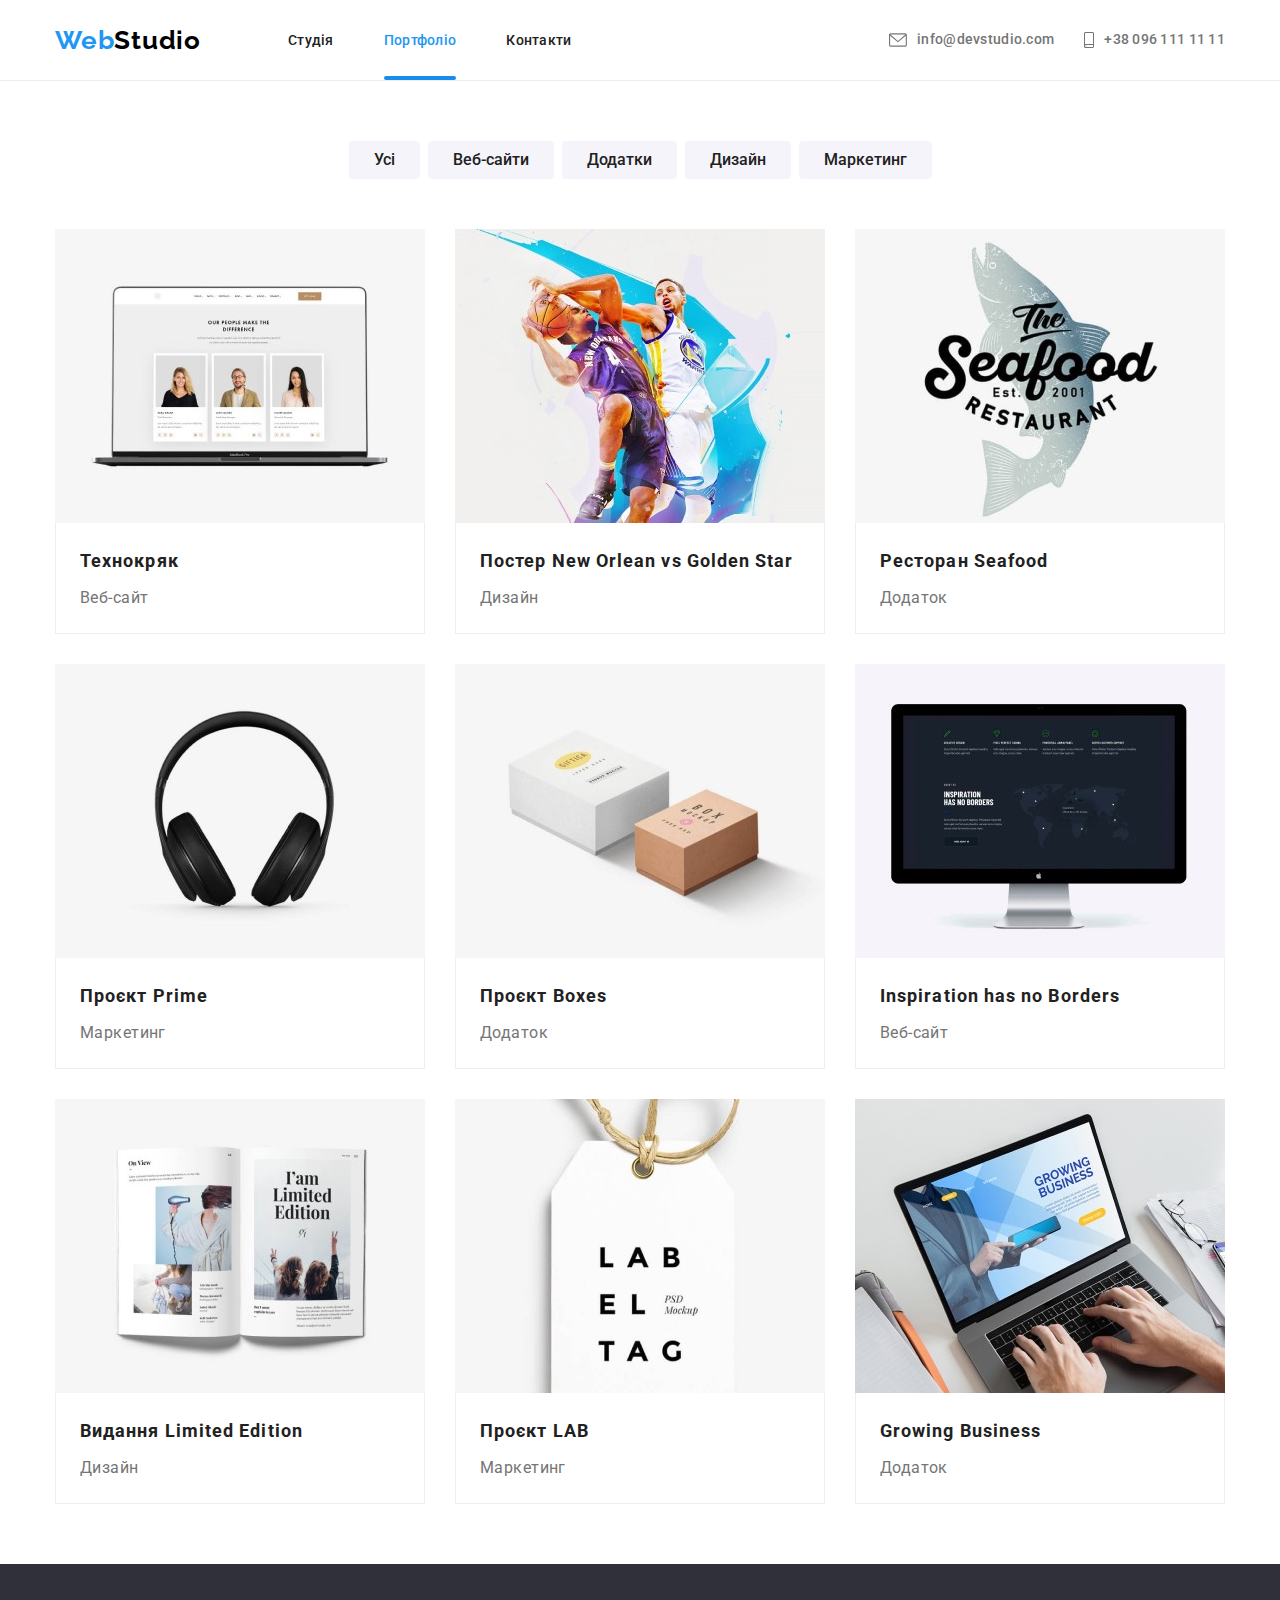
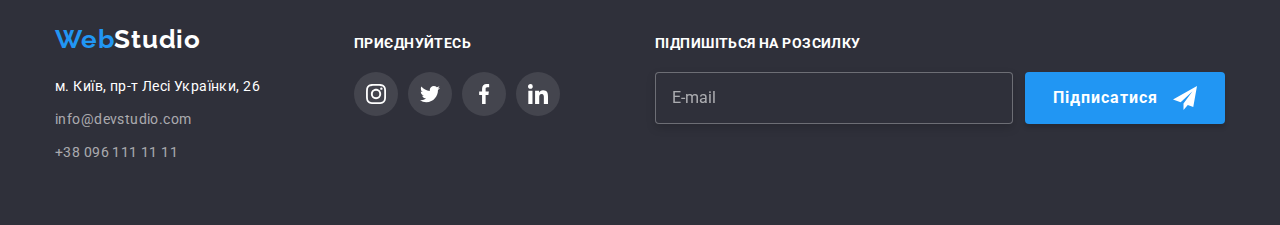
==== commit 3ddaaf96: "some improvements" ====
--- a/portfolio.html
+++ b/portfolio.html
@@ -63,10 +63,10 @@
         </button>
         <ul class="site-menu">
           <li class="site-menu__item">
-            <a class="site-menu__link--current" href="./index.html">Студія</a>
+            <a class="site-menu__link" href="./index.html">Студія</a>
           </li>
           <li class="site-menu__item">
-            <a class="site-menu__link" href="./portfolio.html">Портфоліо</a>
+            <a class="site-menu__link--current" href="./portfolio.html">Портфоліо</a>
           </li>
           <li class="site-menu__item">
             <a class="site-menu__link" href="#">Контакти</a>
--- a/css/main.min.css
+++ b/css/main.min.css
@@ -1 +1 @@
-@import"https://fonts.googleapis.com/css2?family=Raleway:wght@700&family=Roboto:wght@400;500;700;900&display=swap";/*! modern-normalize v1.1.0 | MIT License | https://github.com/sindresorhus/modern-normalize */*,::before,::after{-webkit-box-sizing:border-box;box-sizing:border-box}html{line-height:1.15;-webkit-text-size-adjust:100%;-moz-tab-size:4;-o-tab-size:4;tab-size:4}body{margin:0;font-family:system-ui,-apple-system,"Segoe UI",Roboto,Helvetica,Arial,sans-serif,"Apple Color Emoji","Segoe UI Emoji"}hr{height:0;color:inherit}abbr[title]{-webkit-text-decoration:underline dotted;text-decoration:underline dotted}b,strong{font-weight:bolder}code,kbd,samp,pre{font-family:ui-monospace,SFMono-Regular,Consolas,"Liberation Mono",Menlo,monospace;font-size:1em}small{font-size:80%}sub,sup{font-size:75%;line-height:0;position:relative;vertical-align:baseline}sub{bottom:-0.25em}sup{top:-0.5em}table{text-indent:0;border-color:inherit}button,input,optgroup,select,textarea{font-family:inherit;font-size:100%;line-height:1.15;margin:0}button,select{text-transform:none}button,[type=button],[type=reset],[type=submit]{-webkit-appearance:button}::-moz-focus-inner{border-style:none;padding:0}:-moz-focusring{outline:1px dotted ButtonText}:-moz-ui-invalid{box-shadow:none}legend{padding:0}progress{vertical-align:baseline}::-webkit-inner-spin-button,::-webkit-outer-spin-button{height:auto}[type=search]{-webkit-appearance:textfield;outline-offset:-2px}::-webkit-search-decoration{-webkit-appearance:none}::-webkit-file-upload-button{-webkit-appearance:button;font:inherit}summary{display:list-item}.visually-hidden{position:absolute;width:1px;height:1px;margin:-1px;border:0;padding:0;white-space:nowrap;-webkit-clip-path:inset(100%);clip-path:inset(100%);clip:rect(0 0 0 0);overflow:hidden}.portfolio,.portfolio-filter,.clients,.team__list,.catalogue__list,.features-list,.socialnets-menu,.contacts-menu,.site-menu,.contacts,.navigation{list-style:none;padding:0;margin:0}body{color:#757575;font-family:"Roboto",sans-serif;font-size:14px;letter-spacing:.03em}h2,h3,p,ul{margin-top:0;margin-bottom:0px}img{display:block;max-width:100%;height:auto}.container{max-width:1600px;padding:0 15px;margin:0 auto}@media(min-width: 480px){.container{width:480px}}@media screen and (min-width: 768px){.container{width:768px}}@media screen and (min-width: 1200px){.container{width:1200px}}.section{padding:60px 0}.titles{font-weight:700;font-size:28px;line-height:1.17;text-align:center;color:#212121;margin-bottom:30px}@media screen and (min-width: 1200px){.titles{font-size:36px}}.logo{display:inline-block;font-family:"Raleway";font-weight:700;font-size:26px;line-height:1.192;text-decoration:none;letter-spacing:.03em}.logo__part{color:#2196f3}.networks{display:-webkit-box;display:-ms-flexbox;display:flex;-webkit-box-pack:justify;-ms-flex-pack:justify;justify-content:space-between;list-style:none;padding:0}.networks__button{display:-webkit-box;display:-ms-flexbox;display:flex;-webkit-box-align:center;-ms-flex-align:center;align-items:center;-webkit-box-pack:center;-ms-flex-pack:center;justify-content:center;border:none;width:44px;height:44px;border-radius:50%;cursor:pointer;-webkit-transition:background-color 250ms cubic-bezier(0.4, 0, 0.2, 1),color 250ms cubic-bezier(0.4, 0, 0.2, 1);transition:background-color 250ms cubic-bezier(0.4, 0, 0.2, 1),color 250ms cubic-bezier(0.4, 0, 0.2, 1)}.networks__button:hover,.networks__button:focus{background-color:#2196f3;color:#fff}.networks__icon{fill:currentColor}.page-header{border-bottom:1px solid #ececec}.page-header__wrap{display:-webkit-box;display:-ms-flexbox;display:flex;-webkit-box-align:center;-ms-flex-align:center;align-items:center;-webkit-box-pack:center;-ms-flex-pack:center;justify-content:center;height:60px}@media screen and (min-width: 768px){.page-header__wrap{height:80px}}.page-header__nav{display:-webkit-box;display:-ms-flexbox;display:flex}.navigation{display:-webkit-box;display:-ms-flexbox;display:flex}.navigation__logo{display:-webkit-box;display:-ms-flexbox;display:flex;-webkit-box-align:center;-ms-flex-align:center;align-items:center;margin-right:87px}.navigation__logo--color{color:#000}.navigation__link{position:relative;display:block;padding-top:32px;padding-bottom:32px;color:#212121;font-weight:500;line-height:1.143;letter-spacing:.02em;text-decoration:none;-webkit-transition:color 250ms cubic-bezier(0.4, 0, 0.2, 1);transition:color 250ms cubic-bezier(0.4, 0, 0.2, 1)}.navigation__link--current{color:#2196f3}.navigation__link--current::after{position:absolute;display:block;content:" ";width:100%;height:4px;bottom:0;border-radius:2px;background-color:#188ce8}.navigation__reference:not(:last-child){margin-right:50px}@media screen and (max-width: 767px){.navigation{display:none}}.contacts{display:-webkit-box;display:-ms-flexbox;display:flex;margin-top:0;margin-bottom:0;margin-left:auto;list-style:none;font-weight:500;line-height:1.14;letter-spacing:.02em}@media screen and (max-width: 1199px){.contacts__reference{font-size:12px;line-height:1.17}.contacts__reference:not(:last-child){margin-bottom:10px}}@media screen and (min-width: 1200px){.contacts__reference:not(:last-child){margin-right:30px}}.contacts__link{display:-webkit-box;display:-ms-flexbox;display:flex;padding:0;-webkit-box-align:center;-ms-flex-align:center;align-items:center;color:#757575;text-decoration:none;-webkit-transition:color 250ms cubic-bezier(0.4, 0, 0.2, 1);transition:color 250ms cubic-bezier(0.4, 0, 0.2, 1)}.contacts__link:hover,.contacts__link:focus{color:#2196f3}.contacts__icon{fill:currentColor;padding:0;margin-right:10px}@media(max-width: 767px){.contacts{display:none}}@media(max-width: 1199px){.contacts{-webkit-box-orient:vertical;-webkit-box-direction:normal;-ms-flex-direction:column;flex-direction:column}}.menu-toggle{margin-left:auto;border:none;background-color:#fff;outline:0}.menu-toggle--position{position:absolute;top:10px;right:15px}@media(min-width: 768px){.menu-toggle{display:none}}.menu-container{position:fixed;top:0;left:0;width:100vw;height:100vh;padding:48px 40px;background-color:#fff;-webkit-box-shadow:0px 4px 8px rgba(0,0,0,.04),0px 2px 4px rgba(0,0,0,.08),0px 1px 3px rgba(0,0,0,.16);box-shadow:0px 4px 8px rgba(0,0,0,.04),0px 2px 4px rgba(0,0,0,.08),0px 1px 3px rgba(0,0,0,.16);z-index:10;display:-webkit-box;display:-ms-flexbox;display:flex;-ms-flex-line-pack:start;align-content:flex-start;-webkit-box-orient:vertical;-webkit-box-direction:normal;-ms-flex-direction:column;flex-direction:column;-webkit-box-pack:justify;-ms-flex-pack:justify;justify-content:space-between;-webkit-transform:translateX(100%);transform:translateX(100%);-webkit-transition:-webkit-transform 250ms cubic-bezier(0.4, 0, 0.2, 1);transition:-webkit-transform 250ms cubic-bezier(0.4, 0, 0.2, 1);transition:transform 250ms cubic-bezier(0.4, 0, 0.2, 1);transition:transform 250ms cubic-bezier(0.4, 0, 0.2, 1), -webkit-transform 250ms cubic-bezier(0.4, 0, 0.2, 1)}.menu-container.is-open{-webkit-transform:translateX(0);transform:translateX(0)}@media(min-width: 767px){.menu-container{display:none}}.site-menu__item{font-family:"Roboto",sans-serif;font-weight:500;font-size:40px;line-height:1.18;letter-spacing:.02em}.site-menu__item:not(:last-child){margin-bottom:32px}.site-menu__link{text-decoration:none;color:#212121}.site-menu__link--current{text-decoration:none;color:#2196f3}.contacts-menu__item:not(:last-child){margin-bottom:32px}.contacts-menu__tel{text-decoration:none;font-style:normal;font-weight:500;font-size:34px;line-height:1.18;letter-spacing:.02em;color:#2196f3}.contacts-menu__mailto{text-decoration:none;font-weight:500;font-size:24px;line-height:1.17;letter-spacing:.02em;color:#757575}.socialnets-menu{margin-top:64px;display:-webkit-box;display:-ms-flexbox;display:flex;-webkit-box-pack:start;-ms-flex-pack:start;justify-content:flex-start;-webkit-box-align:center;-ms-flex-align:center;align-items:center;-ms-flex-wrap:wrap;flex-wrap:wrap}.socialnets-menu__item+.socialnets-menu__item{border-left:1px solid rgba(33,33,33,.2)}.socialnets-menu__link{text-decoration:none;padding:10px;font-weight:500;font-size:18px;line-height:1.22;letter-spacing:.02em;color:#2196f3}.socialnets-menu__link--left{padding-left:0}.socialnets-menu__link--right{padding-right:0}.hero{text-align:center;background-color:#2f303a;padding-top:118px;padding-bottom:118px;margin:0 auto}@media screen and (min-width: 1200px){.hero{padding-top:200px;padding-bottom:200px}}.hero__title{margin:0 auto;font-weight:900;font-size:26px;line-height:1.62;color:#fff;text-align:center;letter-spacing:.06em;text-transform:uppercase;padding-bottom:30px}@media screen and (min-width: 768px)and (max-width: 1199px){.hero__title{width:360px}}@media screen and (min-width: 1200px){.hero__title{width:696px;font-size:44px;line-height:1.36}}.hero__button{display:inline-block;font-family:"Roboto",sans-serif;font-weight:700;font-size:16px;line-height:1.88;color:#fff;background-color:#2196f3;text-align:center;-webkit-box-align:center;-ms-flex-align:center;align-items:center;letter-spacing:.06em;cursor:pointer;border:none;border-radius:4px;padding:10px 32px;min-width:216px;-webkit-transition:background-color 250ms cubic-bezier(0.4, 0, 0.2, 1);transition:background-color 250ms cubic-bezier(0.4, 0, 0.2, 1)}.hero__button:hover,.hero__button:focus{background-color:#188ce8}.overlay{display:block;max-width:1600px;margin:0 auto;background-size:cover;background-position:center;background-repeat:no-repeat;background-image:-webkit-gradient(linear, left top, right top, from(rgba(47, 48, 58, 0.4)), to(rgba(47, 48, 58, 0.4))),url(../images/hero/header-img-mb@1x.jpg);background-image:linear-gradient(to right, rgba(47, 48, 58, 0.4), rgba(47, 48, 58, 0.4)),url(../images/hero/header-img-mb@1x.jpg)}@media screen and (min-device-pixel-ratio: 2),(-webkit-min-device-pixel-ratio: 2),(min-resolution: 192dpi),(min-resolution: 2dppx){.overlay{background-image:-webkit-gradient(linear, left top, right top, from(rgba(47, 48, 58, 0.4)), to(rgba(47, 48, 58, 0.4))),url(../images/hero/header-img-mb@2x.jpg);background-image:linear-gradient(to right, rgba(47, 48, 58, 0.4), rgba(47, 48, 58, 0.4)),url(../images/hero/header-img-mb@2x.jpg)}}@media screen and (min-width: 768px){.overlay{background-image:-webkit-gradient(linear, left top, right top, from(rgba(47, 48, 58, 0.4)), to(rgba(47, 48, 58, 0.4))),url(../../../images/hero/header-img_tb@1x.jpg);background-image:linear-gradient(to right, rgba(47, 48, 58, 0.4), rgba(47, 48, 58, 0.4)),url(../../../images/hero/header-img_tb@1x.jpg)}}@media screen and (min-width: 768px)and (min-device-pixel-ratio: 2),screen and (min-width: 768px)and (-webkit-min-device-pixel-ratio: 2),screen and (min-width: 768px)and (min-resolution: 192dpi),screen and (min-width: 768px)and (min-resolution: 2dppx){.overlay{background-image:-webkit-gradient(linear, left top, right top, from(rgba(47, 48, 58, 0.4)), to(rgba(47, 48, 58, 0.4))),url(../images/hero/header-img_tb@2x.jpg);background-image:linear-gradient(to right, rgba(47, 48, 58, 0.4), rgba(47, 48, 58, 0.4)),url(../images/hero/header-img_tb@2x.jpg)}}@media screen and (min-width: 1200px){.overlay{background-image:-webkit-gradient(linear, left top, right top, from(rgba(47, 48, 58, 0.4)), to(rgba(47, 48, 58, 0.4))),url(../images/hero/header-img-dt@1x.jpg);background-image:linear-gradient(to right, rgba(47, 48, 58, 0.4), rgba(47, 48, 58, 0.4)),url(../images/hero/header-img-dt@1x.jpg)}}@media screen and (min-width: 1200px)and (min-device-pixel-ratio: 2),screen and (min-width: 1200px)and (-webkit-min-device-pixel-ratio: 2),screen and (min-width: 1200px)and (min-resolution: 192dpi),screen and (min-width: 1200px)and (min-resolution: 2dppx){.overlay{background-image:-webkit-gradient(linear, left top, right top, from(rgba(47, 48, 58, 0.4)), to(rgba(47, 48, 58, 0.4))),url(../images/hero/header-img-dt@2x.jpg);background-image:linear-gradient(to right, rgba(47, 48, 58, 0.4), rgba(47, 48, 58, 0.4)),url(../images/hero/header-img-dt@2x.jpg)}}.backdrop{position:fixed;top:0;left:0;width:100%;height:100%;background-color:rgba(0,0,0,.2);opacity:1;-webkit-transition:opacity 250ms cubic-bezier(0.4, 0, 0.2, 1),visibility 250ms cubic-bezier(0.4, 0, 0.2, 1);transition:opacity 250ms cubic-bezier(0.4, 0, 0.2, 1),visibility 250ms cubic-bezier(0.4, 0, 0.2, 1)}.backdrop.is-hidden{visibility:hidden;opacity:0;pointer-events:none}.backdrop.is-hidden .modal{-webkit-transform:translate(-50%, -50%) scale(0.5);transform:translate(-50%, -50%) scale(0.5)}.modal{position:absolute;top:50%;left:50%;width:95%;background-color:#fff;-webkit-box-shadow:0px 1px 3px rgba(0,0,0,.12),0px 1px 1px rgba(0,0,0,.14),0px 2px 1px rgba(0,0,0,.2);box-shadow:0px 1px 3px rgba(0,0,0,.12),0px 1px 1px rgba(0,0,0,.14),0px 2px 1px rgba(0,0,0,.2);border-radius:4px;padding:40px;-webkit-transform:translate(-50%, -50%) scale(1);transform:translate(-50%, -50%) scale(1);-webkit-transition:-webkit-transform 250ms cubic-bezier(0.4, 0, 0.2, 1);transition:-webkit-transform 250ms cubic-bezier(0.4, 0, 0.2, 1);transition:transform 250ms cubic-bezier(0.4, 0, 0.2, 1);transition:transform 250ms cubic-bezier(0.4, 0, 0.2, 1), -webkit-transform 250ms cubic-bezier(0.4, 0, 0.2, 1)}@media screen and (min-width: 768px)and (max-width: 1199px){.modal{width:450px}}@media screen and (min-width: 1200px){.modal{width:528px}}.modal__title{font-weight:700;font-size:20px;line-height:1.15;letter-spacing:.03em;padding-bottom:12px;color:#212121}.modal__wrap{display:-webkit-box;display:-ms-flexbox;display:flex;-webkit-box-orient:vertical;-webkit-box-direction:normal;-ms-flex-direction:column;flex-direction:column;text-align:left;font-size:12px;line-height:1.17;letter-spacing:.01em}.modal__wrap:focus-within{color:#212121}.modal__label{padding-bottom:4px}.modal__input-wrap{position:relative;margin-bottom:10px;color:#212121;-webkit-transition:color 250ms cubic-bezier(0.4, 0, 0.2, 1);transition:color 250ms cubic-bezier(0.4, 0, 0.2, 1)}.modal__input-wrap:focus-within{color:#2196f3}.modal__input{width:100%;padding:12px 12px 12px 42px;font-size:16px;outline:none;border:1px solid rgba(33,33,33,.2);border-radius:4px;-webkit-transition:border-color 250ms cubic-bezier(0.4, 0, 0.2, 1);transition:border-color 250ms cubic-bezier(0.4, 0, 0.2, 1)}.modal__icon{position:absolute;top:50%;left:12px;-webkit-transform:translateY(-50%);transform:translateY(-50%);fill:currentColor}.modal__textarea{resize:none;outline:none;margin-bottom:20px;font-size:14px;line-height:1.17;letter-spacing:.01em;border:1px solid rgba(33,33,33,.2);border-radius:4px;padding:12px 16px;-webkit-transition:border-color 250ms cubic-bezier(0.4, 0, 0.2, 1);transition:border-color 250ms cubic-bezier(0.4, 0, 0.2, 1)}.modal__textarea:focus{color:#212121}.modal__textarea::-webkit-input-placeholder{color:rgba(117,117,117,.5)}.modal__textarea::-moz-placeholder{color:rgba(117,117,117,.5)}.modal__textarea:-ms-input-placeholder{color:rgba(117,117,117,.5)}.modal__textarea::-ms-input-placeholder{color:rgba(117,117,117,.5)}.modal__textarea::placeholder{color:rgba(117,117,117,.5)}@media screen and (min-width: 1200px){.modal__textarea{font-size:12px}}.modal__terms{display:-webkit-box;display:-ms-flexbox;display:flex;-webkit-box-align:center;-ms-flex-align:center;align-items:center;margin-bottom:30px;font-size:12px;line-height:1.17}.modal__terms-input{position:absolute;-webkit-appearance:none;-moz-appearance:none;appearance:none}.modal__terms-icon{display:inline-block;width:16px;height:15px;border:2px solid #212121;border-radius:2px;margin:0 7px 0 12px;-webkit-transition:border-color 250ms cubic-bezier(0.4, 0, 0.2, 1),background-color 250ms cubic-bezier(0.4, 0, 0.2, 1);transition:border-color 250ms cubic-bezier(0.4, 0, 0.2, 1),background-color 250ms cubic-bezier(0.4, 0, 0.2, 1)}.modal__terms-check{opacity:0;position:absolute;margin-left:12px;width:16px;height:15px;border-radius:2px;-webkit-transition:opacity 250ms cubic-bezier(0.4, 0, 0.2, 1);transition:opacity 250ms cubic-bezier(0.4, 0, 0.2, 1)}.modal__terms-input:checked~.modal__terms-check{opacity:1}.modal__terms-link{color:#2196f3}.modal__button{width:200px;height:50px;background-color:#2196f3;-webkit-box-shadow:0px 4px 4px rgba(0,0,0,.15);box-shadow:0px 4px 4px rgba(0,0,0,.15);border:none;border-radius:4px;font-weight:700;font-size:16px;line-height:1.88;letter-spacing:.06em;color:#fff;cursor:pointer;-webkit-transition:background-color 250ms cubic-bezier(0.4, 0, 0.2, 1),-webkit-box-shadow 250ms cubic-bezier(0.4, 0, 0.2, 1);transition:background-color 250ms cubic-bezier(0.4, 0, 0.2, 1),-webkit-box-shadow 250ms cubic-bezier(0.4, 0, 0.2, 1);transition:background-color 250ms cubic-bezier(0.4, 0, 0.2, 1),box-shadow 250ms cubic-bezier(0.4, 0, 0.2, 1);transition:background-color 250ms cubic-bezier(0.4, 0, 0.2, 1),box-shadow 250ms cubic-bezier(0.4, 0, 0.2, 1),-webkit-box-shadow 250ms cubic-bezier(0.4, 0, 0.2, 1)}.modal__button:hover,.modal__button:focus{background-color:#188ce8;-webkit-box-shadow:0px 4px 4px rgba(0,0,0,.15);box-shadow:0px 4px 4px rgba(0,0,0,.15)}.modal__close-button{display:-webkit-box;display:-ms-flexbox;display:flex;-webkit-box-align:center;-ms-flex-align:center;align-items:center;-webkit-box-pack:center;-ms-flex-pack:center;justify-content:center;position:absolute;right:8px;top:8px;padding:0;margin-right:0;width:30px;height:30px;background-color:#fff;border:1px solid rgba(0,0,0,.1);border-radius:50%;cursor:pointer;-webkit-transition:fill 250ms cubic-bezier(0.4, 0, 0.2, 1);transition:fill 250ms cubic-bezier(0.4, 0, 0.2, 1)}.modal__close-button:focus,.modal__close-button:hover{fill:#2196f3}.modal__close-icon{width:11px;height:11px}.features-list{display:block;line-height:1.71}@media screen and (min-width: 768px){.features-list{display:-webkit-box;display:-ms-flexbox;display:flex;-ms-flex-wrap:wrap;flex-wrap:wrap}}@media screen and (max-width: 767px){.features-list__feature:not(:last-child){margin-bottom:30px}}@media screen and (min-width: 768px)and (max-width: 1199px){.features-list__feature{width:calc((100% - 30px)/2);margin-bottom:30px}.features-list__feature:nth-child(2n+1){margin-right:30px}.features-list__feature:nth-last-child(-n+2){margin-bottom:0}}@media screen and (min-width: 1200px){.features-list__feature{width:calc((100% - 90px)/4);margin-right:30px}.features-list__feature:nth-child(4){margin-right:0}}.features-list__icon{display:-webkit-box;display:-ms-flexbox;display:flex;-webkit-box-align:center;-ms-flex-align:center;align-items:center;-webkit-box-pack:center;-ms-flex-pack:center;justify-content:center;padding:0;border:none;height:120px;margin-bottom:30px;background-color:#f5f4fa;border-radius:4px}.features-list__title{font-weight:700;font-size:14px;line-height:1.14;text-align:center;letter-spacing:.03em;text-transform:uppercase;color:#212121;margin-bottom:10px}.catalogue{padding-top:0}@media screen and (max-width: 1199px){.catalogue{display:none}}.catalogue__title{font-weight:700;font-size:36px;line-height:1.17;text-align:center;color:#212121;margin-bottom:50px}.catalogue__list{display:-webkit-box;display:-ms-flexbox;display:flex;-webkit-box-align:center;-ms-flex-align:center;align-items:center;-webkit-box-pack:justify;-ms-flex-pack:justify;justify-content:space-between}.catalogue__item{position:relative}.catalogue__label{display:-webkit-box;display:-ms-flexbox;display:flex;-webkit-box-align:center;-ms-flex-align:center;align-items:center;-webkit-box-pack:center;-ms-flex-pack:center;justify-content:center;position:absolute;bottom:0;left:0;width:370px;height:70px;background:rgba(47,48,58,.8)}.catalogue__name{font-weight:700;font-size:14px;line-height:1.14;letter-spacing:.03em;text-transform:uppercase;color:#fff}.team{background-color:#f5f4fa}.team__list{display:block}@media screen and (min-width: 768px){.team__list{display:-webkit-box;display:-ms-flexbox;display:flex;-ms-flex-wrap:wrap;flex-wrap:wrap}}.team__card{background-color:#fff;-webkit-box-shadow:0px 1px 3px rgba(0,0,0,.12),0px 1px 1px rgba(0,0,0,.14),0px 2px 1px rgba(0,0,0,.2);box-shadow:0px 1px 3px rgba(0,0,0,.12),0px 1px 1px rgba(0,0,0,.14),0px 2px 1px rgba(0,0,0,.2);border-radius:0px 0px 4px 4px}@media screen and (max-width: 767px){.team__card:not(:last-child){margin-bottom:30px}}@media screen and (min-width: 768px)and (max-width: 1199px){.team__card{width:calc((100% - 30px)/2);margin-bottom:30px}.team__card:nth-child(2n+1){margin-right:30px}.team__card:nth-last-child(-n+2){margin-bottom:0}}@media screen and (min-width: 1200px){.team__card{width:calc((100% - 90px)/4);margin-right:30px}.team__card:nth-child(4){margin-right:0}}.team__text{display:-webkit-box;display:-ms-flexbox;display:flex;-webkit-box-orient:vertical;-webkit-box-direction:normal;-ms-flex-direction:column;flex-direction:column;-webkit-box-align:center;-ms-flex-align:center;align-items:center;font-size:16px;line-height:1.19;letter-spacing:.03em;padding:30px 0 24px}.team__title{margin-bottom:10px;font-weight:500;font-size:16px;line-height:1.19;color:#212121}.team__position{margin-bottom:16px}.team__button--color{color:#afb1b8}.clients{display:-webkit-box;display:-ms-flexbox;display:flex;-webkit-box-align:center;-ms-flex-align:center;align-items:center;-webkit-box-pack:justify;-ms-flex-pack:justify;justify-content:space-between;-ms-flex-wrap:wrap;flex-wrap:wrap}@media screen and (max-width: 450px){.clients{-webkit-box-pack:center;-ms-flex-pack:center;justify-content:center}}.clients__item{width:210px}@media screen and (max-width: 1199px){.clients__item{margin-bottom:30px}}@media screen and (min-width: 450px)and (max-width: 767px){.clients__item:nth-last-child(-n+2){margin-bottom:0}}@media screen and (min-width: 768px){.clients__item{width:226px}.clients__item:nth-last-child(-n+3){margin-bottom:0}}@media screen and (min-width: 1200px){.clients__item{width:170px}}.clients__name{display:-webkit-box;display:-ms-flexbox;display:flex;-webkit-box-align:center;-ms-flex-align:center;align-items:center;-webkit-box-pack:center;-ms-flex-pack:center;justify-content:center;height:92px;border:1px solid #afb1b8;border-radius:4px;color:#afb1b8;cursor:pointer;-webkit-transition:background-color 250ms cubic-bezier(0.4, 0, 0.2, 1),color 250ms cubic-bezier(0.4, 0, 0.2, 1);transition:background-color 250ms cubic-bezier(0.4, 0, 0.2, 1),color 250ms cubic-bezier(0.4, 0, 0.2, 1)}.clients__name:hover,.clients__name:focus{border:1px solid #2196f3;color:#2196f3}.clients__icon{fill:currentColor}.page-footer{background-color:#2f303a}.page-footer__wrap{display:-webkit-box;display:-ms-flexbox;display:flex;-webkit-box-orient:vertical;-webkit-box-direction:normal;-ms-flex-direction:column;flex-direction:column}@media screen and (min-width: 1200px){.page-footer__wrap{-webkit-box-orient:horizontal;-webkit-box-direction:normal;-ms-flex-direction:row;flex-direction:row;-webkit-box-pack:justify;-ms-flex-pack:justify;justify-content:space-between}}@media screen and (max-width: 1199px){.page-footer__wrap--position{padding-bottom:60px}}@media screen and (min-width: 768px){.page-footer__wrap--position{display:-webkit-box;display:-ms-flexbox;display:flex;-ms-flex-pack:distribute;justify-content:space-around}}@media screen and (max-width: 1199px){.page-footer__links{text-align:center}}@media screen and (max-width: 767px){.page-footer__links{padding-bottom:60px}}@media screen and (min-width: 1200px){.page-footer__links{margin-right:94px}}.page-footer__logo--color{color:#fff;margin-bottom:20px}.adress-list{list-style:none;font-style:normal;line-height:1.71;padding:0}.adress-list__item:nth-child(-n+2){margin-bottom:9px}.adress-list__map{color:#fff;text-decoration:none;-webkit-transition:color 250ms cubic-bezier(0.4, 0, 0.2, 1);transition:color 250ms cubic-bezier(0.4, 0, 0.2, 1)}.adress-list__map:hover,.adress-list__map:focus{color:#2196f3}.adress-list__link{color:rgba(255,255,255,.6);text-decoration:none;-webkit-transition:color 250ms cubic-bezier(0.4, 0, 0.2, 1);transition:color 250ms cubic-bezier(0.4, 0, 0.2, 1)}.adress-list__link:hover,.adress-list__link:focus{color:#2196f3}.join{display:block;width:206px}@media screen and (max-width: 1199px){.join{text-align:center;margin-left:auto;margin-right:auto}}@media screen and (min-width: 768px){.join{margin:5px 0 0 0}}@media screen and (min-width: 1200px){.join{margin:12px 0 0 0}}.join__title{font-weight:700;font-size:14px;line-height:1.14;text-transform:uppercase;margin-bottom:20px;color:#fff}.join__button--color{color:#fff;background-color:rgba(255,255,255,.1)}.subscription{display:block;margin-left:auto;margin-right:auto}.subscription ::-webkit-input-placeholder{color:rgba(255,255,255,.6)}.subscription ::-moz-placeholder{color:rgba(255,255,255,.6)}.subscription :-ms-input-placeholder{color:rgba(255,255,255,.6)}.subscription ::-ms-input-placeholder{color:rgba(255,255,255,.6)}.subscription ::placeholder{color:rgba(255,255,255,.6)}@media screen and (max-width: 1199px){.subscription{max-width:450px;text-align:center}}@media screen and (min-width: 1200px){.subscription{width:570px;margin-top:12px}}.subscription__wrap{display:block}@media screen and (min-width: 1200px){.subscription__wrap{display:-webkit-box;display:-ms-flexbox;display:flex;-webkit-box-pack:justify;-ms-flex-pack:justify;justify-content:space-between}}.subscription__input{width:100%;font-size:16px;line-height:1.25;outline:none;border:1px solid rgba(255,255,255,.3);-webkit-filter:drop-shadow(0px 4px 4px rgba(0, 0, 0, 0.15));filter:drop-shadow(0px 4px 4px rgba(0, 0, 0, 0.15));border-radius:4px;color:#fff;background-color:#2f303a;padding:15px 16px}@media screen and (max-width: 1199px){.subscription__input{margin-bottom:20px}}@media screen and (min-width: 1200px){.subscription__input{width:358px}}.subscription__input:focus{border:1px solid #fff}.subscription__button{display:-webkit-box;display:-ms-flexbox;display:flex;-webkit-box-align:center;-ms-flex-align:center;align-items:center;-webkit-box-pack:justify;-ms-flex-pack:justify;justify-content:space-between;width:200px;font-weight:700;font-size:16px;line-height:1.88;letter-spacing:.06em;color:#fff;background-color:#2196f3;-webkit-box-shadow:0px 4px 4px rgba(0,0,0,.15);box-shadow:0px 4px 4px rgba(0,0,0,.15);border:none;border-radius:4px;padding:10px 28px;cursor:pointer;-webkit-transition:background-color 250ms cubic-bezier(0.4, 0, 0.2, 1);transition:background-color 250ms cubic-bezier(0.4, 0, 0.2, 1)}@media screen and (max-width: 1199px){.subscription__button{margin-right:auto;margin-left:auto}}.subscription__button:hover,.subscription__button:focus{background-color:#188ce8}.subscription__icon{fill:currentColor}.portfolio-filter{display:-webkit-box;display:-ms-flexbox;display:flex;-webkit-box-align:center;-ms-flex-align:center;align-items:center;-webkit-box-pack:start;-ms-flex-pack:start;justify-content:flex-start;-ms-flex-wrap:wrap;flex-wrap:wrap;margin-bottom:50px;font-weight:700}@media screen and (min-width: 768px){.portfolio-filter{-webkit-box-pack:center;-ms-flex-pack:center;justify-content:center}}.portfolio-filter__item:not(:last-child){margin-right:8px}@media screen and (max-width: 767px){.portfolio-filter__item:nth-last-child(n+3){margin-bottom:15px}}.portfolio-filter__button{display:inline-block;font-family:"Roboto",sans-serif;font-weight:500;font-size:16px;line-height:1.625;text-align:center;color:#212121;background-color:#f5f4fa;cursor:pointer;border:none;border-radius:4px;padding:6px 25px;-webkit-transition:background-color 250ms cubic-bezier(0.4, 0, 0.2, 1),color 250ms cubic-bezier(0.4, 0, 0.2, 1),-webkit-filter 250ms cubic-bezier(0.4, 0, 0.2, 1);transition:background-color 250ms cubic-bezier(0.4, 0, 0.2, 1),color 250ms cubic-bezier(0.4, 0, 0.2, 1),-webkit-filter 250ms cubic-bezier(0.4, 0, 0.2, 1);transition:background-color 250ms cubic-bezier(0.4, 0, 0.2, 1),color 250ms cubic-bezier(0.4, 0, 0.2, 1),filter 250ms cubic-bezier(0.4, 0, 0.2, 1);transition:background-color 250ms cubic-bezier(0.4, 0, 0.2, 1),color 250ms cubic-bezier(0.4, 0, 0.2, 1),filter 250ms cubic-bezier(0.4, 0, 0.2, 1),-webkit-filter 250ms cubic-bezier(0.4, 0, 0.2, 1)}.portfolio-filter__button:hover,.portfolio-filter__button:focus{color:#fff;background-color:#2196f3;-webkit-filter:drop-shadow(0px 4px 4px rgba(0, 0, 0, 0.25));filter:drop-shadow(0px 4px 4px rgba(0, 0, 0, 0.25))}@media screen and (min-width: 768px){.portfolio{display:-webkit-box;display:-ms-flexbox;display:flex;-ms-flex-wrap:wrap;flex-wrap:wrap}}.portfolio__card{width:100%;font-size:0;background-color:#fff}.portfolio__card:not(:last-child){margin-bottom:30px}@media screen and (min-width: 768px)and (max-width: 1199px){.portfolio__card{width:calc((100% - 30px)/2)}.portfolio__card:nth-child(2n+1){margin-right:30px}}.portfolio__picture{position:relative;overflow:hidden}.portfolio__link{display:-webkit-box;display:-ms-flexbox;display:flex;-webkit-box-orient:vertical;-webkit-box-direction:normal;-ms-flex-direction:column;flex-direction:column;text-decoration:none;height:100%;-webkit-transition:-webkit-box-shadow 250ms cubic-bezier(0.4, 0, 0.2, 1);transition:-webkit-box-shadow 250ms cubic-bezier(0.4, 0, 0.2, 1);transition:box-shadow 250ms cubic-bezier(0.4, 0, 0.2, 1);transition:box-shadow 250ms cubic-bezier(0.4, 0, 0.2, 1), -webkit-box-shadow 250ms cubic-bezier(0.4, 0, 0.2, 1)}.portfolio__link:hover,.portfolio__link:focus{-webkit-box-shadow:0px 1px 1px rgba(0,0,0,.12),0px 4px 4px rgba(0,0,0,.06),1px 4px 6px rgba(0,0,0,.16);box-shadow:0px 1px 1px rgba(0,0,0,.12),0px 4px 4px rgba(0,0,0,.06),1px 4px 6px rgba(0,0,0,.16)}.portfolio__link:hover .portfolio__wrap,.portfolio__link:focus .portfolio__wrap{-webkit-transform:translateY(0);transform:translateY(0)}.portfolio__image{display:block;width:100%}.portfolio__wrap{position:absolute;top:0;left:0;display:inline-block;width:100%;height:100%;background:rgba(33,150,243,.9);-webkit-transform:translateY(101%);transform:translateY(101%);-webkit-transition:-webkit-transform 250ms cubic-bezier(0.4, 0, 0.2, 1);transition:-webkit-transform 250ms cubic-bezier(0.4, 0, 0.2, 1);transition:transform 250ms cubic-bezier(0.4, 0, 0.2, 1);transition:transform 250ms cubic-bezier(0.4, 0, 0.2, 1), -webkit-transform 250ms cubic-bezier(0.4, 0, 0.2, 1)}.portfolio__description{padding:63px 24px;font-size:18px;line-height:1.56;letter-spacing:.03em;color:#fff}.portfolio__name{padding:20px 24px;border-width:0px 1px 1px 1px;border-color:#eee;border-style:solid;color:#757575;font-size:16px;line-height:1.875}.portfolio__title{font-weight:700;font-size:18px;line-height:2;letter-spacing:.06em;color:#212121;margin-bottom:4px}/*# sourceMappingURL=main.min.css.map */+@import"https://fonts.googleapis.com/css2?family=Raleway:wght@700&family=Roboto:wght@400;500;700;900&display=swap";/*! modern-normalize v1.1.0 | MIT License | https://github.com/sindresorhus/modern-normalize */*,::before,::after{-webkit-box-sizing:border-box;box-sizing:border-box}html{line-height:1.15;-webkit-text-size-adjust:100%;-moz-tab-size:4;-o-tab-size:4;tab-size:4}body{margin:0;font-family:system-ui,-apple-system,"Segoe UI",Roboto,Helvetica,Arial,sans-serif,"Apple Color Emoji","Segoe UI Emoji"}hr{height:0;color:inherit}abbr[title]{-webkit-text-decoration:underline dotted;text-decoration:underline dotted}b,strong{font-weight:bolder}code,kbd,samp,pre{font-family:ui-monospace,SFMono-Regular,Consolas,"Liberation Mono",Menlo,monospace;font-size:1em}small{font-size:80%}sub,sup{font-size:75%;line-height:0;position:relative;vertical-align:baseline}sub{bottom:-0.25em}sup{top:-0.5em}table{text-indent:0;border-color:inherit}button,input,optgroup,select,textarea{font-family:inherit;font-size:100%;line-height:1.15;margin:0}button,select{text-transform:none}button,[type=button],[type=reset],[type=submit]{-webkit-appearance:button}::-moz-focus-inner{border-style:none;padding:0}:-moz-focusring{outline:1px dotted ButtonText}:-moz-ui-invalid{box-shadow:none}legend{padding:0}progress{vertical-align:baseline}::-webkit-inner-spin-button,::-webkit-outer-spin-button{height:auto}[type=search]{-webkit-appearance:textfield;outline-offset:-2px}::-webkit-search-decoration{-webkit-appearance:none}::-webkit-file-upload-button{-webkit-appearance:button;font:inherit}summary{display:list-item}.visually-hidden{position:absolute;width:1px;height:1px;margin:-1px;border:0;padding:0;white-space:nowrap;-webkit-clip-path:inset(100%);clip-path:inset(100%);clip:rect(0 0 0 0);overflow:hidden}.portfolio,.portfolio-filter,.clients,.team__list,.catalogue__list,.features-list,.socialnets-menu,.contacts-menu,.site-menu,.contacts,.navigation{list-style:none;padding:0;margin:0}body{color:#757575;font-family:"Roboto",sans-serif;font-size:14px;letter-spacing:.03em}h2,h3,p,ul{margin-top:0;margin-bottom:0px}img{display:block;max-width:100%;height:auto}.container{max-width:1600px;padding:0 15px;margin:0 auto}@media(min-width: 480px){.container{width:480px}}@media screen and (min-width: 768px){.container{width:768px}}@media screen and (min-width: 1200px){.container{width:1200px}}.section{padding:60px 0}.titles{font-weight:700;font-size:28px;line-height:1.17;text-align:center;color:#212121;margin-bottom:30px}@media screen and (min-width: 1200px){.titles{font-size:36px}}.logo{display:inline-block;font-family:"Raleway";font-weight:700;font-size:26px;line-height:1.192;text-decoration:none;letter-spacing:.03em}.logo__part{color:#2196f3}.networks{display:-webkit-box;display:-ms-flexbox;display:flex;-webkit-box-pack:justify;-ms-flex-pack:justify;justify-content:space-between;list-style:none;padding:0}.networks__button{display:-webkit-box;display:-ms-flexbox;display:flex;-webkit-box-align:center;-ms-flex-align:center;align-items:center;-webkit-box-pack:center;-ms-flex-pack:center;justify-content:center;border:none;width:44px;height:44px;border-radius:50%;cursor:pointer;-webkit-transition:background-color 250ms cubic-bezier(0.4, 0, 0.2, 1),color 250ms cubic-bezier(0.4, 0, 0.2, 1);transition:background-color 250ms cubic-bezier(0.4, 0, 0.2, 1),color 250ms cubic-bezier(0.4, 0, 0.2, 1)}.networks__button:hover,.networks__button:focus{background-color:#2196f3;color:#fff}.networks__icon{fill:currentColor}.page-header{border-bottom:1px solid #ececec}.page-header__wrap{display:-webkit-box;display:-ms-flexbox;display:flex;-webkit-box-align:center;-ms-flex-align:center;align-items:center;-webkit-box-pack:center;-ms-flex-pack:center;justify-content:center;height:60px}@media screen and (min-width: 768px){.page-header__wrap{height:80px}}.page-header__nav{display:-webkit-box;display:-ms-flexbox;display:flex}.navigation{display:-webkit-box;display:-ms-flexbox;display:flex}.navigation__logo{display:-webkit-box;display:-ms-flexbox;display:flex;-webkit-box-align:center;-ms-flex-align:center;align-items:center;margin-right:87px}.navigation__logo--color{color:#000}.navigation__link{position:relative;display:block;padding-top:32px;padding-bottom:32px;color:#212121;font-weight:500;line-height:1.143;letter-spacing:.02em;text-decoration:none;-webkit-transition:color 250ms cubic-bezier(0.4, 0, 0.2, 1);transition:color 250ms cubic-bezier(0.4, 0, 0.2, 1)}.navigation__link--current{color:#2196f3}.navigation__link--current::after{position:absolute;display:block;content:" ";width:100%;height:4px;bottom:0;border-radius:2px;background-color:#188ce8}.navigation__reference:not(:last-child){margin-right:50px}@media screen and (max-width: 767px){.navigation{display:none}}.contacts{display:-webkit-box;display:-ms-flexbox;display:flex;margin-top:0;margin-bottom:0;margin-left:auto;list-style:none;font-weight:500;line-height:1.14;letter-spacing:.02em}@media screen and (max-width: 1199px){.contacts__reference{font-size:12px;line-height:1.17}.contacts__reference:not(:last-child){margin-bottom:10px}}@media screen and (min-width: 1200px){.contacts__reference:not(:last-child){margin-right:30px}}.contacts__link{display:-webkit-box;display:-ms-flexbox;display:flex;padding:0;-webkit-box-align:center;-ms-flex-align:center;align-items:center;color:#757575;text-decoration:none;-webkit-transition:color 250ms cubic-bezier(0.4, 0, 0.2, 1);transition:color 250ms cubic-bezier(0.4, 0, 0.2, 1)}.contacts__link:hover,.contacts__link:focus{color:#2196f3}.contacts__icon{fill:currentColor;padding:0;margin-right:10px}@media(max-width: 767px){.contacts{display:none}}@media(max-width: 1199px){.contacts{-webkit-box-orient:vertical;-webkit-box-direction:normal;-ms-flex-direction:column;flex-direction:column}}.menu-toggle{margin-left:auto;border:none;background-color:#fff;outline:0;-webkit-transition:color 250ms cubic-bezier(0.4, 0, 0.2, 1);transition:color 250ms cubic-bezier(0.4, 0, 0.2, 1)}.menu-toggle--position{position:absolute;top:10px;right:15px}.menu-toggle:hover,.menu-toggle:focus{color:#2196f3}.menu-toggle__icon{fill:currentColor}@media(min-width: 768px){.menu-toggle{display:none}}.menu-container{position:fixed;top:0;left:0;width:100vw;height:100vh;padding:48px 40px;background-color:#fff;-webkit-box-shadow:0px 4px 8px rgba(0,0,0,.04),0px 2px 4px rgba(0,0,0,.08),0px 1px 3px rgba(0,0,0,.16);box-shadow:0px 4px 8px rgba(0,0,0,.04),0px 2px 4px rgba(0,0,0,.08),0px 1px 3px rgba(0,0,0,.16);z-index:10;display:-webkit-box;display:-ms-flexbox;display:flex;-ms-flex-line-pack:start;align-content:flex-start;-webkit-box-orient:vertical;-webkit-box-direction:normal;-ms-flex-direction:column;flex-direction:column;-webkit-box-pack:justify;-ms-flex-pack:justify;justify-content:space-between;-webkit-transform:translateX(100%);transform:translateX(100%);-webkit-transition:-webkit-transform 250ms cubic-bezier(0.4, 0, 0.2, 1);transition:-webkit-transform 250ms cubic-bezier(0.4, 0, 0.2, 1);transition:transform 250ms cubic-bezier(0.4, 0, 0.2, 1);transition:transform 250ms cubic-bezier(0.4, 0, 0.2, 1), -webkit-transform 250ms cubic-bezier(0.4, 0, 0.2, 1)}.menu-container.is-open{-webkit-transform:translateX(0);transform:translateX(0)}@media(min-width: 767px){.menu-container{display:none}}.site-menu__item{font-family:"Roboto",sans-serif;font-weight:500;font-size:40px;line-height:1.18;letter-spacing:.02em}.site-menu__item:not(:last-child){margin-bottom:32px}.site-menu__link{text-decoration:none;color:#212121}.site-menu__link--current{text-decoration:none;color:#2196f3}.contacts-menu__item:not(:last-child){margin-bottom:32px}.contacts-menu__tel{text-decoration:none;font-style:normal;font-weight:500;font-size:34px;line-height:1.18;letter-spacing:.02em;color:#2196f3}.contacts-menu__mailto{text-decoration:none;font-weight:500;font-size:24px;line-height:1.17;letter-spacing:.02em;color:#757575}.socialnets-menu{margin-top:64px;display:-webkit-box;display:-ms-flexbox;display:flex;-webkit-box-pack:start;-ms-flex-pack:start;justify-content:flex-start;-webkit-box-align:center;-ms-flex-align:center;align-items:center;-ms-flex-wrap:wrap;flex-wrap:wrap}.socialnets-menu__item+.socialnets-menu__item{border-left:1px solid rgba(33,33,33,.2)}.socialnets-menu__link{text-decoration:none;padding:10px;font-weight:500;font-size:18px;line-height:1.22;letter-spacing:.02em;color:#2196f3}.socialnets-menu__link--left{padding-left:0}.socialnets-menu__link--right{padding-right:0}.hero{text-align:center;background-color:#2f303a;padding-top:118px;padding-bottom:118px;margin:0 auto}@media screen and (min-width: 1200px){.hero{padding-top:200px;padding-bottom:200px;-webkit-box-shadow:0px 4px 4px rgba(0,0,0,.25),0px 4px 4px rgba(0,0,0,.25);box-shadow:0px 4px 4px rgba(0,0,0,.25),0px 4px 4px rgba(0,0,0,.25)}}.hero__title{margin:0 auto;font-weight:900;font-size:26px;line-height:1.62;color:#fff;text-align:center;letter-spacing:.06em;text-transform:uppercase;padding-bottom:30px}@media screen and (min-width: 768px)and (max-width: 1199px){.hero__title{width:360px}}@media screen and (min-width: 1200px){.hero__title{width:696px;font-size:44px;line-height:1.36}}.hero__button{display:inline-block;font-family:"Roboto",sans-serif;font-weight:700;font-size:16px;line-height:1.88;color:#fff;background-color:#2196f3;text-align:center;-webkit-box-align:center;-ms-flex-align:center;align-items:center;letter-spacing:.06em;cursor:pointer;border:none;border-radius:4px;padding:10px 32px;min-width:216px;-webkit-transition:background-color 250ms cubic-bezier(0.4, 0, 0.2, 1);transition:background-color 250ms cubic-bezier(0.4, 0, 0.2, 1)}.hero__button:hover,.hero__button:focus{background-color:#188ce8}.overlay{display:block;max-width:1600px;margin:0 auto;background-size:cover;background-position:center;background-repeat:no-repeat;background-image:-webkit-gradient(linear, left top, right top, from(rgba(47, 48, 58, 0.4)), to(rgba(47, 48, 58, 0.4))),url(../images/hero/header-img-mb@1x.jpg);background-image:linear-gradient(to right, rgba(47, 48, 58, 0.4), rgba(47, 48, 58, 0.4)),url(../images/hero/header-img-mb@1x.jpg)}@media screen and (min-device-pixel-ratio: 2),(-webkit-min-device-pixel-ratio: 2),(min-resolution: 192dpi),(min-resolution: 2dppx){.overlay{background-image:-webkit-gradient(linear, left top, right top, from(rgba(47, 48, 58, 0.4)), to(rgba(47, 48, 58, 0.4))),url(../images/hero/header-img-mb@2x.jpg);background-image:linear-gradient(to right, rgba(47, 48, 58, 0.4), rgba(47, 48, 58, 0.4)),url(../images/hero/header-img-mb@2x.jpg)}}@media screen and (min-width: 768px){.overlay{background-image:-webkit-gradient(linear, left top, right top, from(rgba(47, 48, 58, 0.4)), to(rgba(47, 48, 58, 0.4))),url(../../../images/hero/header-img_tb@1x.jpg);background-image:linear-gradient(to right, rgba(47, 48, 58, 0.4), rgba(47, 48, 58, 0.4)),url(../../../images/hero/header-img_tb@1x.jpg)}}@media screen and (min-width: 768px)and (min-device-pixel-ratio: 2),screen and (min-width: 768px)and (-webkit-min-device-pixel-ratio: 2),screen and (min-width: 768px)and (min-resolution: 192dpi),screen and (min-width: 768px)and (min-resolution: 2dppx){.overlay{background-image:-webkit-gradient(linear, left top, right top, from(rgba(47, 48, 58, 0.4)), to(rgba(47, 48, 58, 0.4))),url(../images/hero/header-img_tb@2x.jpg);background-image:linear-gradient(to right, rgba(47, 48, 58, 0.4), rgba(47, 48, 58, 0.4)),url(../images/hero/header-img_tb@2x.jpg)}}@media screen and (min-width: 1200px){.overlay{background-image:-webkit-gradient(linear, left top, right top, from(rgba(47, 48, 58, 0.4)), to(rgba(47, 48, 58, 0.4))),url(../images/hero/header-img-dt@1x.jpg);background-image:linear-gradient(to right, rgba(47, 48, 58, 0.4), rgba(47, 48, 58, 0.4)),url(../images/hero/header-img-dt@1x.jpg)}}@media screen and (min-width: 1200px)and (min-device-pixel-ratio: 2),screen and (min-width: 1200px)and (-webkit-min-device-pixel-ratio: 2),screen and (min-width: 1200px)and (min-resolution: 192dpi),screen and (min-width: 1200px)and (min-resolution: 2dppx){.overlay{background-image:-webkit-gradient(linear, left top, right top, from(rgba(47, 48, 58, 0.4)), to(rgba(47, 48, 58, 0.4))),url(../images/hero/header-img-dt@2x.jpg);background-image:linear-gradient(to right, rgba(47, 48, 58, 0.4), rgba(47, 48, 58, 0.4)),url(../images/hero/header-img-dt@2x.jpg)}}.backdrop{position:fixed;top:0;left:0;width:100%;height:100%;background-color:rgba(0,0,0,.2);opacity:1;-webkit-transition:opacity 250ms cubic-bezier(0.4, 0, 0.2, 1),visibility 250ms cubic-bezier(0.4, 0, 0.2, 1);transition:opacity 250ms cubic-bezier(0.4, 0, 0.2, 1),visibility 250ms cubic-bezier(0.4, 0, 0.2, 1)}.backdrop.is-hidden{visibility:hidden;opacity:0;pointer-events:none}.backdrop.is-hidden .modal{-webkit-transform:translate(-50%, -50%) scale(0.5);transform:translate(-50%, -50%) scale(0.5)}.modal{position:absolute;top:50%;left:50%;width:95%;background-color:#fff;-webkit-box-shadow:0px 1px 3px rgba(0,0,0,.12),0px 1px 1px rgba(0,0,0,.14),0px 2px 1px rgba(0,0,0,.2);box-shadow:0px 1px 3px rgba(0,0,0,.12),0px 1px 1px rgba(0,0,0,.14),0px 2px 1px rgba(0,0,0,.2);border-radius:4px;padding:40px;-webkit-transform:translate(-50%, -50%) scale(1);transform:translate(-50%, -50%) scale(1);-webkit-transition:-webkit-transform 250ms cubic-bezier(0.4, 0, 0.2, 1);transition:-webkit-transform 250ms cubic-bezier(0.4, 0, 0.2, 1);transition:transform 250ms cubic-bezier(0.4, 0, 0.2, 1);transition:transform 250ms cubic-bezier(0.4, 0, 0.2, 1), -webkit-transform 250ms cubic-bezier(0.4, 0, 0.2, 1)}@media screen and (min-width: 768px)and (max-width: 1199px){.modal{width:450px}}@media screen and (min-width: 1200px){.modal{width:528px}}.modal__title{font-weight:700;font-size:20px;line-height:1.15;letter-spacing:.03em;padding-bottom:12px;color:#212121}.modal__wrap{display:-webkit-box;display:-ms-flexbox;display:flex;-webkit-box-orient:vertical;-webkit-box-direction:normal;-ms-flex-direction:column;flex-direction:column;text-align:left;font-size:12px;line-height:1.17;letter-spacing:.01em}.modal__wrap:focus-within{color:#212121}.modal__label{padding-bottom:4px}.modal__input-wrap{position:relative;margin-bottom:10px;color:#212121;-webkit-transition:color 250ms cubic-bezier(0.4, 0, 0.2, 1);transition:color 250ms cubic-bezier(0.4, 0, 0.2, 1)}.modal__input-wrap:focus-within{color:#2196f3}.modal__input{width:100%;padding:12px 12px 12px 42px;font-size:16px;outline:none;border:1px solid rgba(33,33,33,.2);border-radius:4px;-webkit-transition:border-color 250ms cubic-bezier(0.4, 0, 0.2, 1);transition:border-color 250ms cubic-bezier(0.4, 0, 0.2, 1)}.modal__icon{position:absolute;top:50%;left:12px;-webkit-transform:translateY(-50%);transform:translateY(-50%);fill:currentColor}.modal__textarea{resize:none;outline:none;margin-bottom:20px;font-size:14px;line-height:1.17;letter-spacing:.01em;border:1px solid rgba(33,33,33,.2);border-radius:4px;padding:12px 16px;-webkit-transition:border-color 250ms cubic-bezier(0.4, 0, 0.2, 1);transition:border-color 250ms cubic-bezier(0.4, 0, 0.2, 1)}.modal__textarea:focus{color:#212121}.modal__textarea::-webkit-input-placeholder{color:rgba(117,117,117,.5)}.modal__textarea::-moz-placeholder{color:rgba(117,117,117,.5)}.modal__textarea:-ms-input-placeholder{color:rgba(117,117,117,.5)}.modal__textarea::-ms-input-placeholder{color:rgba(117,117,117,.5)}.modal__textarea::placeholder{color:rgba(117,117,117,.5)}@media screen and (min-width: 1200px){.modal__textarea{font-size:12px}}.modal__terms{display:-webkit-box;display:-ms-flexbox;display:flex;-webkit-box-align:center;-ms-flex-align:center;align-items:center;margin-bottom:30px;font-size:12px;line-height:1.17}.modal__terms-input{position:absolute;-webkit-appearance:none;-moz-appearance:none;appearance:none}.modal__terms-icon{display:inline-block;width:16px;height:15px;border:2px solid #212121;border-radius:2px;margin:0 7px 0 12px;-webkit-transition:border-color 250ms cubic-bezier(0.4, 0, 0.2, 1),background-color 250ms cubic-bezier(0.4, 0, 0.2, 1);transition:border-color 250ms cubic-bezier(0.4, 0, 0.2, 1),background-color 250ms cubic-bezier(0.4, 0, 0.2, 1)}.modal__terms-check{opacity:0;position:absolute;margin-left:12px;width:16px;height:15px;border-radius:2px;-webkit-transition:opacity 250ms cubic-bezier(0.4, 0, 0.2, 1);transition:opacity 250ms cubic-bezier(0.4, 0, 0.2, 1)}.modal__terms-input:checked~.modal__terms-check{opacity:1}.modal__terms-link{color:#2196f3}.modal__button{width:200px;height:50px;background-color:#2196f3;-webkit-box-shadow:0px 4px 4px rgba(0,0,0,.15);box-shadow:0px 4px 4px rgba(0,0,0,.15);border:none;border-radius:4px;font-weight:700;font-size:16px;line-height:1.88;letter-spacing:.06em;color:#fff;cursor:pointer;-webkit-transition:background-color 250ms cubic-bezier(0.4, 0, 0.2, 1),-webkit-box-shadow 250ms cubic-bezier(0.4, 0, 0.2, 1);transition:background-color 250ms cubic-bezier(0.4, 0, 0.2, 1),-webkit-box-shadow 250ms cubic-bezier(0.4, 0, 0.2, 1);transition:background-color 250ms cubic-bezier(0.4, 0, 0.2, 1),box-shadow 250ms cubic-bezier(0.4, 0, 0.2, 1);transition:background-color 250ms cubic-bezier(0.4, 0, 0.2, 1),box-shadow 250ms cubic-bezier(0.4, 0, 0.2, 1),-webkit-box-shadow 250ms cubic-bezier(0.4, 0, 0.2, 1)}.modal__button:hover,.modal__button:focus{background-color:#188ce8;-webkit-box-shadow:0px 4px 4px rgba(0,0,0,.15);box-shadow:0px 4px 4px rgba(0,0,0,.15)}.modal__close-button{display:-webkit-box;display:-ms-flexbox;display:flex;-webkit-box-align:center;-ms-flex-align:center;align-items:center;-webkit-box-pack:center;-ms-flex-pack:center;justify-content:center;position:absolute;right:8px;top:8px;padding:0;margin-right:0;width:30px;height:30px;background-color:#fff;border:1px solid rgba(0,0,0,.1);border-radius:50%;cursor:pointer;-webkit-transition:fill 250ms cubic-bezier(0.4, 0, 0.2, 1);transition:fill 250ms cubic-bezier(0.4, 0, 0.2, 1)}.modal__close-button:focus,.modal__close-button:hover{fill:#2196f3}.modal__close-icon{width:11px;height:11px}.features-list{display:block;line-height:1.71}@media screen and (min-width: 768px){.features-list{display:-webkit-box;display:-ms-flexbox;display:flex;-ms-flex-wrap:wrap;flex-wrap:wrap}}@media screen and (max-width: 767px){.features-list__feature:not(:last-child){margin-bottom:30px}}@media screen and (min-width: 768px)and (max-width: 1199px){.features-list__feature{width:calc((100% - 30px)/2);margin-bottom:30px}.features-list__feature:nth-child(2n+1){margin-right:30px}.features-list__feature:nth-last-child(-n+2){margin-bottom:0}}@media screen and (min-width: 1200px){.features-list__feature{width:calc((100% - 90px)/4);margin-right:30px}.features-list__feature:nth-child(4){margin-right:0}}.features-list__icon{display:-webkit-box;display:-ms-flexbox;display:flex;-webkit-box-align:center;-ms-flex-align:center;align-items:center;-webkit-box-pack:center;-ms-flex-pack:center;justify-content:center;padding:0;border:none;height:120px;margin-bottom:30px;background-color:#f5f4fa;border-radius:4px}.features-list__title{font-weight:700;font-size:14px;line-height:1.14;text-align:center;letter-spacing:.03em;text-transform:uppercase;color:#212121;margin-bottom:10px}.catalogue{padding-top:0}@media screen and (max-width: 1199px){.catalogue{display:none}}.catalogue__title{font-weight:700;font-size:36px;line-height:1.17;text-align:center;color:#212121;margin-bottom:50px}.catalogue__list{display:-webkit-box;display:-ms-flexbox;display:flex;-webkit-box-align:center;-ms-flex-align:center;align-items:center;-webkit-box-pack:justify;-ms-flex-pack:justify;justify-content:space-between}.catalogue__item{position:relative}.catalogue__label{display:-webkit-box;display:-ms-flexbox;display:flex;-webkit-box-align:center;-ms-flex-align:center;align-items:center;-webkit-box-pack:center;-ms-flex-pack:center;justify-content:center;position:absolute;bottom:0;left:0;width:370px;height:70px;background:rgba(47,48,58,.8)}.catalogue__name{font-weight:700;font-size:14px;line-height:1.14;letter-spacing:.03em;text-transform:uppercase;color:#fff}.team{background-color:#f5f4fa}.team__list{display:block}@media screen and (min-width: 768px){.team__list{display:-webkit-box;display:-ms-flexbox;display:flex;-ms-flex-wrap:wrap;flex-wrap:wrap}}.team__card{background-color:#fff;-webkit-box-shadow:0px 1px 3px rgba(0,0,0,.12),0px 1px 1px rgba(0,0,0,.14),0px 2px 1px rgba(0,0,0,.2);box-shadow:0px 1px 3px rgba(0,0,0,.12),0px 1px 1px rgba(0,0,0,.14),0px 2px 1px rgba(0,0,0,.2);border-radius:0px 0px 4px 4px}@media screen and (max-width: 767px){.team__card:not(:last-child){margin-bottom:30px}}@media screen and (min-width: 768px)and (max-width: 1199px){.team__card{width:calc((100% - 30px)/2);margin-bottom:30px}.team__card:nth-child(2n+1){margin-right:30px}.team__card:nth-last-child(-n+2){margin-bottom:0}}@media screen and (min-width: 1200px){.team__card{width:calc((100% - 90px)/4);margin-right:30px}.team__card:nth-child(4){margin-right:0}}.team__text{display:-webkit-box;display:-ms-flexbox;display:flex;-webkit-box-orient:vertical;-webkit-box-direction:normal;-ms-flex-direction:column;flex-direction:column;-webkit-box-align:center;-ms-flex-align:center;align-items:center;font-size:16px;line-height:1.19;letter-spacing:.03em;padding:30px 0 24px}.team__title{margin-bottom:10px;font-weight:500;font-size:16px;line-height:1.19;color:#212121}.team__position{margin-bottom:16px}.team__button--color{color:#afb1b8}.clients{display:-webkit-box;display:-ms-flexbox;display:flex;-webkit-box-align:center;-ms-flex-align:center;align-items:center;-webkit-box-pack:justify;-ms-flex-pack:justify;justify-content:space-between;-ms-flex-wrap:wrap;flex-wrap:wrap}@media screen and (max-width: 450px){.clients{-webkit-box-pack:center;-ms-flex-pack:center;justify-content:center}}.clients__item{width:210px}@media screen and (max-width: 1199px){.clients__item{margin-bottom:30px}}@media screen and (min-width: 450px)and (max-width: 767px){.clients__item:nth-last-child(-n+2){margin-bottom:0}}@media screen and (min-width: 768px){.clients__item{width:226px}.clients__item:nth-last-child(-n+3){margin-bottom:0}}@media screen and (min-width: 1200px){.clients__item{width:170px}}.clients__name{display:-webkit-box;display:-ms-flexbox;display:flex;-webkit-box-align:center;-ms-flex-align:center;align-items:center;-webkit-box-pack:center;-ms-flex-pack:center;justify-content:center;height:92px;border:1px solid #afb1b8;border-radius:4px;color:#afb1b8;cursor:pointer;-webkit-transition:background-color 250ms cubic-bezier(0.4, 0, 0.2, 1),color 250ms cubic-bezier(0.4, 0, 0.2, 1);transition:background-color 250ms cubic-bezier(0.4, 0, 0.2, 1),color 250ms cubic-bezier(0.4, 0, 0.2, 1)}.clients__name:hover,.clients__name:focus{border:1px solid #2196f3;color:#2196f3}.clients__icon{fill:currentColor}.page-footer{background-color:#2f303a}.page-footer__wrap{display:-webkit-box;display:-ms-flexbox;display:flex;-webkit-box-orient:vertical;-webkit-box-direction:normal;-ms-flex-direction:column;flex-direction:column}@media screen and (min-width: 1200px){.page-footer__wrap{-webkit-box-orient:horizontal;-webkit-box-direction:normal;-ms-flex-direction:row;flex-direction:row;-webkit-box-pack:justify;-ms-flex-pack:justify;justify-content:space-between}}@media screen and (max-width: 1199px){.page-footer__wrap--position{padding-bottom:60px}}@media screen and (min-width: 768px){.page-footer__wrap--position{display:-webkit-box;display:-ms-flexbox;display:flex;-ms-flex-pack:distribute;justify-content:space-around}}@media screen and (max-width: 1199px){.page-footer__links{text-align:center}}@media screen and (max-width: 767px){.page-footer__links{padding-bottom:60px}}@media screen and (min-width: 1200px){.page-footer__links{margin-right:94px}}.page-footer__logo--color{color:#fff;margin-bottom:20px}.adress-list{list-style:none;font-style:normal;line-height:1.71;padding:0}.adress-list__item:nth-child(-n+2){margin-bottom:9px}.adress-list__map{color:#fff;text-decoration:none;-webkit-transition:color 250ms cubic-bezier(0.4, 0, 0.2, 1);transition:color 250ms cubic-bezier(0.4, 0, 0.2, 1)}.adress-list__map:hover,.adress-list__map:focus{color:#2196f3}.adress-list__link{color:rgba(255,255,255,.6);text-decoration:none;-webkit-transition:color 250ms cubic-bezier(0.4, 0, 0.2, 1);transition:color 250ms cubic-bezier(0.4, 0, 0.2, 1)}.adress-list__link:hover,.adress-list__link:focus{color:#2196f3}.join{display:block;width:206px}@media screen and (max-width: 1199px){.join{text-align:center;margin-left:auto;margin-right:auto}}@media screen and (min-width: 768px){.join{margin:5px 0 0 0}}@media screen and (min-width: 1200px){.join{margin:12px 0 0 0}}.join__title{font-weight:700;font-size:14px;line-height:1.14;text-transform:uppercase;margin-bottom:20px;color:#fff}.join__button--color{color:#fff;background-color:rgba(255,255,255,.1)}.subscription{display:block;margin-left:auto;margin-right:auto}.subscription ::-webkit-input-placeholder{color:rgba(255,255,255,.6)}.subscription ::-moz-placeholder{color:rgba(255,255,255,.6)}.subscription :-ms-input-placeholder{color:rgba(255,255,255,.6)}.subscription ::-ms-input-placeholder{color:rgba(255,255,255,.6)}.subscription ::placeholder{color:rgba(255,255,255,.6)}@media screen and (max-width: 1199px){.subscription{max-width:450px;text-align:center}}@media screen and (min-width: 1200px){.subscription{width:570px;margin-top:12px}}.subscription__wrap{display:block}@media screen and (min-width: 1200px){.subscription__wrap{display:-webkit-box;display:-ms-flexbox;display:flex;-webkit-box-pack:justify;-ms-flex-pack:justify;justify-content:space-between}}.subscription__input{width:100%;font-size:16px;line-height:1.25;outline:none;border:1px solid rgba(255,255,255,.3);-webkit-filter:drop-shadow(0px 4px 4px rgba(0, 0, 0, 0.15));filter:drop-shadow(0px 4px 4px rgba(0, 0, 0, 0.15));border-radius:4px;color:#fff;background-color:#2f303a;padding:15px 16px}@media screen and (max-width: 1199px){.subscription__input{margin-bottom:20px}}@media screen and (min-width: 1200px){.subscription__input{width:358px}}.subscription__input:focus{border:1px solid #fff}.subscription__button{display:-webkit-box;display:-ms-flexbox;display:flex;-webkit-box-align:center;-ms-flex-align:center;align-items:center;-webkit-box-pack:justify;-ms-flex-pack:justify;justify-content:space-between;width:200px;font-weight:700;font-size:16px;line-height:1.88;letter-spacing:.06em;color:#fff;background-color:#2196f3;-webkit-box-shadow:0px 4px 4px rgba(0,0,0,.15);box-shadow:0px 4px 4px rgba(0,0,0,.15);border:none;border-radius:4px;padding:10px 28px;cursor:pointer;-webkit-transition:background-color 250ms cubic-bezier(0.4, 0, 0.2, 1);transition:background-color 250ms cubic-bezier(0.4, 0, 0.2, 1)}@media screen and (max-width: 1199px){.subscription__button{margin-right:auto;margin-left:auto}}.subscription__button:hover,.subscription__button:focus{background-color:#188ce8}.subscription__icon{fill:currentColor}.portfolio-filter{display:-webkit-box;display:-ms-flexbox;display:flex;-webkit-box-align:center;-ms-flex-align:center;align-items:center;-webkit-box-pack:start;-ms-flex-pack:start;justify-content:flex-start;-ms-flex-wrap:wrap;flex-wrap:wrap;margin-bottom:50px;font-weight:700}@media screen and (min-width: 768px){.portfolio-filter{-webkit-box-pack:center;-ms-flex-pack:center;justify-content:center}}.portfolio-filter__item:not(:last-child){margin-right:8px}@media screen and (max-width: 767px){.portfolio-filter__item:nth-last-child(n+3){margin-bottom:15px}}.portfolio-filter__button{display:inline-block;font-family:"Roboto",sans-serif;font-weight:500;font-size:16px;line-height:1.625;text-align:center;color:#212121;background-color:#f5f4fa;cursor:pointer;border:none;border-radius:4px;padding:6px 25px;-webkit-transition:background-color 250ms cubic-bezier(0.4, 0, 0.2, 1),color 250ms cubic-bezier(0.4, 0, 0.2, 1),-webkit-filter 250ms cubic-bezier(0.4, 0, 0.2, 1);transition:background-color 250ms cubic-bezier(0.4, 0, 0.2, 1),color 250ms cubic-bezier(0.4, 0, 0.2, 1),-webkit-filter 250ms cubic-bezier(0.4, 0, 0.2, 1);transition:background-color 250ms cubic-bezier(0.4, 0, 0.2, 1),color 250ms cubic-bezier(0.4, 0, 0.2, 1),filter 250ms cubic-bezier(0.4, 0, 0.2, 1);transition:background-color 250ms cubic-bezier(0.4, 0, 0.2, 1),color 250ms cubic-bezier(0.4, 0, 0.2, 1),filter 250ms cubic-bezier(0.4, 0, 0.2, 1),-webkit-filter 250ms cubic-bezier(0.4, 0, 0.2, 1)}.portfolio-filter__button:hover,.portfolio-filter__button:focus{color:#fff;background-color:#2196f3;-webkit-filter:drop-shadow(0px 4px 4px rgba(0, 0, 0, 0.25));filter:drop-shadow(0px 4px 4px rgba(0, 0, 0, 0.25))}@media screen and (min-width: 768px){.portfolio{display:-webkit-box;display:-ms-flexbox;display:flex;-ms-flex-wrap:wrap;flex-wrap:wrap}}.portfolio__card{width:100%;font-size:0;background-color:#fff}.portfolio__card:not(:last-child){margin-bottom:30px}@media screen and (min-width: 768px)and (max-width: 1199px){.portfolio__card{width:calc((100% - 30px)/2)}.portfolio__card:nth-child(2n+1){margin-right:30px}}@media screen and (min-width: 1200px){.portfolio__card{width:calc((100% - 60px)/3);margin-right:30px}.portfolio__card:nth-child(3n){margin-right:0}.portfolio__card:nth-last-child(-n+3){margin-bottom:0}}.portfolio__picture{position:relative;overflow:hidden}.portfolio__link{display:-webkit-box;display:-ms-flexbox;display:flex;-webkit-box-orient:vertical;-webkit-box-direction:normal;-ms-flex-direction:column;flex-direction:column;text-decoration:none;height:100%;-webkit-transition:-webkit-box-shadow 250ms cubic-bezier(0.4, 0, 0.2, 1);transition:-webkit-box-shadow 250ms cubic-bezier(0.4, 0, 0.2, 1);transition:box-shadow 250ms cubic-bezier(0.4, 0, 0.2, 1);transition:box-shadow 250ms cubic-bezier(0.4, 0, 0.2, 1), -webkit-box-shadow 250ms cubic-bezier(0.4, 0, 0.2, 1)}.portfolio__link:hover,.portfolio__link:focus{-webkit-box-shadow:0px 1px 1px rgba(0,0,0,.12),0px 4px 4px rgba(0,0,0,.06),1px 4px 6px rgba(0,0,0,.16);box-shadow:0px 1px 1px rgba(0,0,0,.12),0px 4px 4px rgba(0,0,0,.06),1px 4px 6px rgba(0,0,0,.16)}.portfolio__link:hover .portfolio__wrap,.portfolio__link:focus .portfolio__wrap{-webkit-transform:translateY(0);transform:translateY(0)}.portfolio__image{display:block;width:100%}.portfolio__wrap{position:absolute;top:0;left:0;display:inline-block;width:100%;height:100%;background:rgba(33,150,243,.9);-webkit-transform:translateY(101%);transform:translateY(101%);-webkit-transition:-webkit-transform 250ms cubic-bezier(0.4, 0, 0.2, 1);transition:-webkit-transform 250ms cubic-bezier(0.4, 0, 0.2, 1);transition:transform 250ms cubic-bezier(0.4, 0, 0.2, 1);transition:transform 250ms cubic-bezier(0.4, 0, 0.2, 1), -webkit-transform 250ms cubic-bezier(0.4, 0, 0.2, 1)}.portfolio__description{padding:63px 24px;font-size:18px;line-height:1.56;letter-spacing:.03em;color:#fff}.portfolio__name{-webkit-box-flex:1;-ms-flex-positive:1;flex-grow:1;padding:20px 24px;border-width:0px 1px 1px 1px;border-color:#eee;border-style:solid;color:#757575;font-size:16px;line-height:1.875}.portfolio__title{font-weight:700;font-size:18px;line-height:2;letter-spacing:.06em;color:#212121;margin-bottom:4px}/*# sourceMappingURL=main.min.css.map */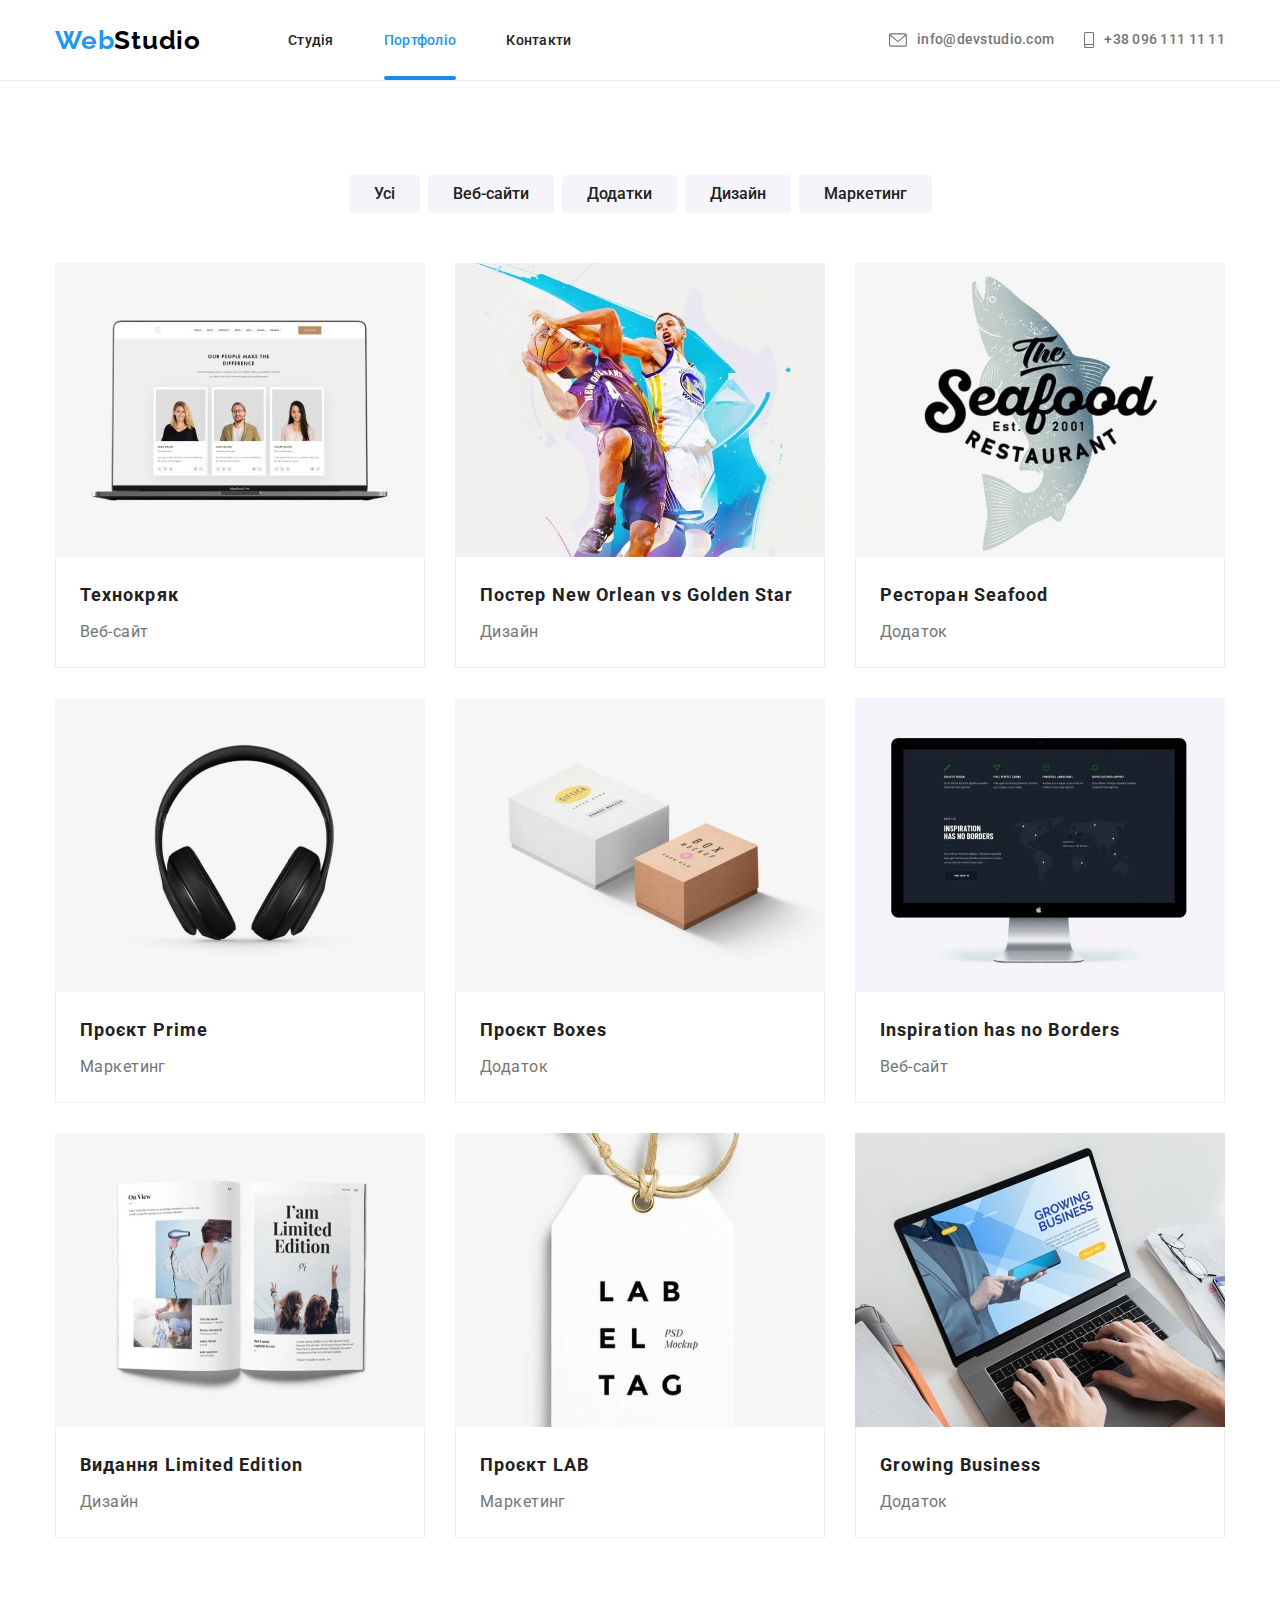
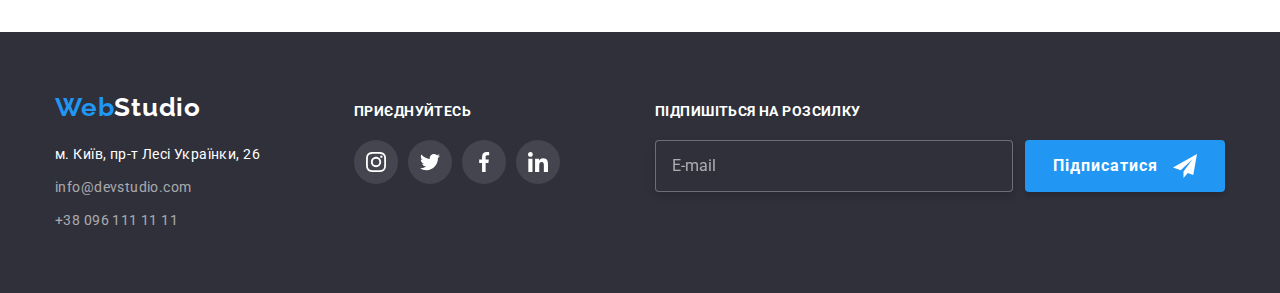
==== commit 440b8470: "one more update)" ====
--- a/portfolio.html
+++ b/portfolio.html
@@ -58,7 +58,7 @@
       <div class="menu-container js-menu-container" id="site-menu">
         <button class="menu-toggle menu-toggle--position js-close-menu">
           <svg width="40" height="40">
-            <use class="icon-cross" href="./images/icons.svg#cross"></use>
+            <use class="menu-toggle__icon" href="./images/icons.svg#cross"></use>
           </svg>
         </button>
         <ul class="site-menu">
@@ -492,7 +492,7 @@
     </main>
 
     <!-- FOOTER -->
-    <footer class="page-footer section">
+    <footer class="page-footer">
       <div class="page-footer__wrap container">
         <div class="page-footer__wrap--position">
           <div class="page-footer__links">
--- a/css/main.min.css
+++ b/css/main.min.css
@@ -1 +1 @@
-@import"https://fonts.googleapis.com/css2?family=Raleway:wght@700&family=Roboto:wght@400;500;700;900&display=swap";/*! modern-normalize v1.1.0 | MIT License | https://github.com/sindresorhus/modern-normalize */*,::before,::after{-webkit-box-sizing:border-box;box-sizing:border-box}html{line-height:1.15;-webkit-text-size-adjust:100%;-moz-tab-size:4;-o-tab-size:4;tab-size:4}body{margin:0;font-family:system-ui,-apple-system,"Segoe UI",Roboto,Helvetica,Arial,sans-serif,"Apple Color Emoji","Segoe UI Emoji"}hr{height:0;color:inherit}abbr[title]{-webkit-text-decoration:underline dotted;text-decoration:underline dotted}b,strong{font-weight:bolder}code,kbd,samp,pre{font-family:ui-monospace,SFMono-Regular,Consolas,"Liberation Mono",Menlo,monospace;font-size:1em}small{font-size:80%}sub,sup{font-size:75%;line-height:0;position:relative;vertical-align:baseline}sub{bottom:-0.25em}sup{top:-0.5em}table{text-indent:0;border-color:inherit}button,input,optgroup,select,textarea{font-family:inherit;font-size:100%;line-height:1.15;margin:0}button,select{text-transform:none}button,[type=button],[type=reset],[type=submit]{-webkit-appearance:button}::-moz-focus-inner{border-style:none;padding:0}:-moz-focusring{outline:1px dotted ButtonText}:-moz-ui-invalid{box-shadow:none}legend{padding:0}progress{vertical-align:baseline}::-webkit-inner-spin-button,::-webkit-outer-spin-button{height:auto}[type=search]{-webkit-appearance:textfield;outline-offset:-2px}::-webkit-search-decoration{-webkit-appearance:none}::-webkit-file-upload-button{-webkit-appearance:button;font:inherit}summary{display:list-item}.visually-hidden{position:absolute;width:1px;height:1px;margin:-1px;border:0;padding:0;white-space:nowrap;-webkit-clip-path:inset(100%);clip-path:inset(100%);clip:rect(0 0 0 0);overflow:hidden}.portfolio,.portfolio-filter,.clients,.team__list,.catalogue__list,.features-list,.socialnets-menu,.contacts-menu,.site-menu,.contacts,.navigation{list-style:none;padding:0;margin:0}body{color:#757575;font-family:"Roboto",sans-serif;font-size:14px;letter-spacing:.03em}h2,h3,p,ul{margin-top:0;margin-bottom:0px}img{display:block;max-width:100%;height:auto}.container{max-width:1600px;padding:0 15px;margin:0 auto}@media(min-width: 480px){.container{width:480px}}@media screen and (min-width: 768px){.container{width:768px}}@media screen and (min-width: 1200px){.container{width:1200px}}.section{padding:60px 0}.titles{font-weight:700;font-size:28px;line-height:1.17;text-align:center;color:#212121;margin-bottom:30px}@media screen and (min-width: 1200px){.titles{font-size:36px}}.logo{display:inline-block;font-family:"Raleway";font-weight:700;font-size:26px;line-height:1.192;text-decoration:none;letter-spacing:.03em}.logo__part{color:#2196f3}.networks{display:-webkit-box;display:-ms-flexbox;display:flex;-webkit-box-pack:justify;-ms-flex-pack:justify;justify-content:space-between;list-style:none;padding:0}.networks__button{display:-webkit-box;display:-ms-flexbox;display:flex;-webkit-box-align:center;-ms-flex-align:center;align-items:center;-webkit-box-pack:center;-ms-flex-pack:center;justify-content:center;border:none;width:44px;height:44px;border-radius:50%;cursor:pointer;-webkit-transition:background-color 250ms cubic-bezier(0.4, 0, 0.2, 1),color 250ms cubic-bezier(0.4, 0, 0.2, 1);transition:background-color 250ms cubic-bezier(0.4, 0, 0.2, 1),color 250ms cubic-bezier(0.4, 0, 0.2, 1)}.networks__button:hover,.networks__button:focus{background-color:#2196f3;color:#fff}.networks__icon{fill:currentColor}.page-header{border-bottom:1px solid #ececec}.page-header__wrap{display:-webkit-box;display:-ms-flexbox;display:flex;-webkit-box-align:center;-ms-flex-align:center;align-items:center;-webkit-box-pack:center;-ms-flex-pack:center;justify-content:center;height:60px}@media screen and (min-width: 768px){.page-header__wrap{height:80px}}.page-header__nav{display:-webkit-box;display:-ms-flexbox;display:flex}.navigation{display:-webkit-box;display:-ms-flexbox;display:flex}.navigation__logo{display:-webkit-box;display:-ms-flexbox;display:flex;-webkit-box-align:center;-ms-flex-align:center;align-items:center;margin-right:87px}.navigation__logo--color{color:#000}.navigation__link{position:relative;display:block;padding-top:32px;padding-bottom:32px;color:#212121;font-weight:500;line-height:1.143;letter-spacing:.02em;text-decoration:none;-webkit-transition:color 250ms cubic-bezier(0.4, 0, 0.2, 1);transition:color 250ms cubic-bezier(0.4, 0, 0.2, 1)}.navigation__link--current{color:#2196f3}.navigation__link--current::after{position:absolute;display:block;content:" ";width:100%;height:4px;bottom:0;border-radius:2px;background-color:#188ce8}.navigation__reference:not(:last-child){margin-right:50px}@media screen and (max-width: 767px){.navigation{display:none}}.contacts{display:-webkit-box;display:-ms-flexbox;display:flex;margin-top:0;margin-bottom:0;margin-left:auto;list-style:none;font-weight:500;line-height:1.14;letter-spacing:.02em}@media screen and (max-width: 1199px){.contacts__reference{font-size:12px;line-height:1.17}.contacts__reference:not(:last-child){margin-bottom:10px}}@media screen and (min-width: 1200px){.contacts__reference:not(:last-child){margin-right:30px}}.contacts__link{display:-webkit-box;display:-ms-flexbox;display:flex;padding:0;-webkit-box-align:center;-ms-flex-align:center;align-items:center;color:#757575;text-decoration:none;-webkit-transition:color 250ms cubic-bezier(0.4, 0, 0.2, 1);transition:color 250ms cubic-bezier(0.4, 0, 0.2, 1)}.contacts__link:hover,.contacts__link:focus{color:#2196f3}.contacts__icon{fill:currentColor;padding:0;margin-right:10px}@media(max-width: 767px){.contacts{display:none}}@media(max-width: 1199px){.contacts{-webkit-box-orient:vertical;-webkit-box-direction:normal;-ms-flex-direction:column;flex-direction:column}}.menu-toggle{margin-left:auto;border:none;background-color:#fff;outline:0;-webkit-transition:color 250ms cubic-bezier(0.4, 0, 0.2, 1);transition:color 250ms cubic-bezier(0.4, 0, 0.2, 1)}.menu-toggle--position{position:absolute;top:10px;right:15px}.menu-toggle:hover,.menu-toggle:focus{color:#2196f3}.menu-toggle__icon{fill:currentColor}@media(min-width: 768px){.menu-toggle{display:none}}.menu-container{position:fixed;top:0;left:0;width:100vw;height:100vh;padding:48px 40px;background-color:#fff;-webkit-box-shadow:0px 4px 8px rgba(0,0,0,.04),0px 2px 4px rgba(0,0,0,.08),0px 1px 3px rgba(0,0,0,.16);box-shadow:0px 4px 8px rgba(0,0,0,.04),0px 2px 4px rgba(0,0,0,.08),0px 1px 3px rgba(0,0,0,.16);z-index:10;display:-webkit-box;display:-ms-flexbox;display:flex;-ms-flex-line-pack:start;align-content:flex-start;-webkit-box-orient:vertical;-webkit-box-direction:normal;-ms-flex-direction:column;flex-direction:column;-webkit-box-pack:justify;-ms-flex-pack:justify;justify-content:space-between;-webkit-transform:translateX(100%);transform:translateX(100%);-webkit-transition:-webkit-transform 250ms cubic-bezier(0.4, 0, 0.2, 1);transition:-webkit-transform 250ms cubic-bezier(0.4, 0, 0.2, 1);transition:transform 250ms cubic-bezier(0.4, 0, 0.2, 1);transition:transform 250ms cubic-bezier(0.4, 0, 0.2, 1), -webkit-transform 250ms cubic-bezier(0.4, 0, 0.2, 1)}.menu-container.is-open{-webkit-transform:translateX(0);transform:translateX(0)}@media(min-width: 767px){.menu-container{display:none}}.site-menu__item{font-family:"Roboto",sans-serif;font-weight:500;font-size:40px;line-height:1.18;letter-spacing:.02em}.site-menu__item:not(:last-child){margin-bottom:32px}.site-menu__link{text-decoration:none;color:#212121}.site-menu__link--current{text-decoration:none;color:#2196f3}.contacts-menu__item:not(:last-child){margin-bottom:32px}.contacts-menu__tel{text-decoration:none;font-style:normal;font-weight:500;font-size:34px;line-height:1.18;letter-spacing:.02em;color:#2196f3}.contacts-menu__mailto{text-decoration:none;font-weight:500;font-size:24px;line-height:1.17;letter-spacing:.02em;color:#757575}.socialnets-menu{margin-top:64px;display:-webkit-box;display:-ms-flexbox;display:flex;-webkit-box-pack:start;-ms-flex-pack:start;justify-content:flex-start;-webkit-box-align:center;-ms-flex-align:center;align-items:center;-ms-flex-wrap:wrap;flex-wrap:wrap}.socialnets-menu__item+.socialnets-menu__item{border-left:1px solid rgba(33,33,33,.2)}.socialnets-menu__link{text-decoration:none;padding:10px;font-weight:500;font-size:18px;line-height:1.22;letter-spacing:.02em;color:#2196f3}.socialnets-menu__link--left{padding-left:0}.socialnets-menu__link--right{padding-right:0}.hero{text-align:center;background-color:#2f303a;padding-top:118px;padding-bottom:118px;margin:0 auto}@media screen and (min-width: 1200px){.hero{padding-top:200px;padding-bottom:200px;-webkit-box-shadow:0px 4px 4px rgba(0,0,0,.25),0px 4px 4px rgba(0,0,0,.25);box-shadow:0px 4px 4px rgba(0,0,0,.25),0px 4px 4px rgba(0,0,0,.25)}}.hero__title{margin:0 auto;font-weight:900;font-size:26px;line-height:1.62;color:#fff;text-align:center;letter-spacing:.06em;text-transform:uppercase;padding-bottom:30px}@media screen and (min-width: 768px)and (max-width: 1199px){.hero__title{width:360px}}@media screen and (min-width: 1200px){.hero__title{width:696px;font-size:44px;line-height:1.36}}.hero__button{display:inline-block;font-family:"Roboto",sans-serif;font-weight:700;font-size:16px;line-height:1.88;color:#fff;background-color:#2196f3;text-align:center;-webkit-box-align:center;-ms-flex-align:center;align-items:center;letter-spacing:.06em;cursor:pointer;border:none;border-radius:4px;padding:10px 32px;min-width:216px;-webkit-transition:background-color 250ms cubic-bezier(0.4, 0, 0.2, 1);transition:background-color 250ms cubic-bezier(0.4, 0, 0.2, 1)}.hero__button:hover,.hero__button:focus{background-color:#188ce8}.overlay{display:block;max-width:1600px;margin:0 auto;background-size:cover;background-position:center;background-repeat:no-repeat;background-image:-webkit-gradient(linear, left top, right top, from(rgba(47, 48, 58, 0.4)), to(rgba(47, 48, 58, 0.4))),url(../images/hero/header-img-mb@1x.jpg);background-image:linear-gradient(to right, rgba(47, 48, 58, 0.4), rgba(47, 48, 58, 0.4)),url(../images/hero/header-img-mb@1x.jpg)}@media screen and (min-device-pixel-ratio: 2),(-webkit-min-device-pixel-ratio: 2),(min-resolution: 192dpi),(min-resolution: 2dppx){.overlay{background-image:-webkit-gradient(linear, left top, right top, from(rgba(47, 48, 58, 0.4)), to(rgba(47, 48, 58, 0.4))),url(../images/hero/header-img-mb@2x.jpg);background-image:linear-gradient(to right, rgba(47, 48, 58, 0.4), rgba(47, 48, 58, 0.4)),url(../images/hero/header-img-mb@2x.jpg)}}@media screen and (min-width: 768px){.overlay{background-image:-webkit-gradient(linear, left top, right top, from(rgba(47, 48, 58, 0.4)), to(rgba(47, 48, 58, 0.4))),url(../../../images/hero/header-img_tb@1x.jpg);background-image:linear-gradient(to right, rgba(47, 48, 58, 0.4), rgba(47, 48, 58, 0.4)),url(../../../images/hero/header-img_tb@1x.jpg)}}@media screen and (min-width: 768px)and (min-device-pixel-ratio: 2),screen and (min-width: 768px)and (-webkit-min-device-pixel-ratio: 2),screen and (min-width: 768px)and (min-resolution: 192dpi),screen and (min-width: 768px)and (min-resolution: 2dppx){.overlay{background-image:-webkit-gradient(linear, left top, right top, from(rgba(47, 48, 58, 0.4)), to(rgba(47, 48, 58, 0.4))),url(../images/hero/header-img_tb@2x.jpg);background-image:linear-gradient(to right, rgba(47, 48, 58, 0.4), rgba(47, 48, 58, 0.4)),url(../images/hero/header-img_tb@2x.jpg)}}@media screen and (min-width: 1200px){.overlay{background-image:-webkit-gradient(linear, left top, right top, from(rgba(47, 48, 58, 0.4)), to(rgba(47, 48, 58, 0.4))),url(../images/hero/header-img-dt@1x.jpg);background-image:linear-gradient(to right, rgba(47, 48, 58, 0.4), rgba(47, 48, 58, 0.4)),url(../images/hero/header-img-dt@1x.jpg)}}@media screen and (min-width: 1200px)and (min-device-pixel-ratio: 2),screen and (min-width: 1200px)and (-webkit-min-device-pixel-ratio: 2),screen and (min-width: 1200px)and (min-resolution: 192dpi),screen and (min-width: 1200px)and (min-resolution: 2dppx){.overlay{background-image:-webkit-gradient(linear, left top, right top, from(rgba(47, 48, 58, 0.4)), to(rgba(47, 48, 58, 0.4))),url(../images/hero/header-img-dt@2x.jpg);background-image:linear-gradient(to right, rgba(47, 48, 58, 0.4), rgba(47, 48, 58, 0.4)),url(../images/hero/header-img-dt@2x.jpg)}}.backdrop{position:fixed;top:0;left:0;width:100%;height:100%;background-color:rgba(0,0,0,.2);opacity:1;-webkit-transition:opacity 250ms cubic-bezier(0.4, 0, 0.2, 1),visibility 250ms cubic-bezier(0.4, 0, 0.2, 1);transition:opacity 250ms cubic-bezier(0.4, 0, 0.2, 1),visibility 250ms cubic-bezier(0.4, 0, 0.2, 1)}.backdrop.is-hidden{visibility:hidden;opacity:0;pointer-events:none}.backdrop.is-hidden .modal{-webkit-transform:translate(-50%, -50%) scale(0.5);transform:translate(-50%, -50%) scale(0.5)}.modal{position:absolute;top:50%;left:50%;width:95%;background-color:#fff;-webkit-box-shadow:0px 1px 3px rgba(0,0,0,.12),0px 1px 1px rgba(0,0,0,.14),0px 2px 1px rgba(0,0,0,.2);box-shadow:0px 1px 3px rgba(0,0,0,.12),0px 1px 1px rgba(0,0,0,.14),0px 2px 1px rgba(0,0,0,.2);border-radius:4px;padding:40px;-webkit-transform:translate(-50%, -50%) scale(1);transform:translate(-50%, -50%) scale(1);-webkit-transition:-webkit-transform 250ms cubic-bezier(0.4, 0, 0.2, 1);transition:-webkit-transform 250ms cubic-bezier(0.4, 0, 0.2, 1);transition:transform 250ms cubic-bezier(0.4, 0, 0.2, 1);transition:transform 250ms cubic-bezier(0.4, 0, 0.2, 1), -webkit-transform 250ms cubic-bezier(0.4, 0, 0.2, 1)}@media screen and (min-width: 768px)and (max-width: 1199px){.modal{width:450px}}@media screen and (min-width: 1200px){.modal{width:528px}}.modal__title{font-weight:700;font-size:20px;line-height:1.15;letter-spacing:.03em;padding-bottom:12px;color:#212121}.modal__wrap{display:-webkit-box;display:-ms-flexbox;display:flex;-webkit-box-orient:vertical;-webkit-box-direction:normal;-ms-flex-direction:column;flex-direction:column;text-align:left;font-size:12px;line-height:1.17;letter-spacing:.01em}.modal__wrap:focus-within{color:#212121}.modal__label{padding-bottom:4px}.modal__input-wrap{position:relative;margin-bottom:10px;color:#212121;-webkit-transition:color 250ms cubic-bezier(0.4, 0, 0.2, 1);transition:color 250ms cubic-bezier(0.4, 0, 0.2, 1)}.modal__input-wrap:focus-within{color:#2196f3}.modal__input{width:100%;padding:12px 12px 12px 42px;font-size:16px;outline:none;border:1px solid rgba(33,33,33,.2);border-radius:4px;-webkit-transition:border-color 250ms cubic-bezier(0.4, 0, 0.2, 1);transition:border-color 250ms cubic-bezier(0.4, 0, 0.2, 1)}.modal__icon{position:absolute;top:50%;left:12px;-webkit-transform:translateY(-50%);transform:translateY(-50%);fill:currentColor}.modal__textarea{resize:none;outline:none;margin-bottom:20px;font-size:14px;line-height:1.17;letter-spacing:.01em;border:1px solid rgba(33,33,33,.2);border-radius:4px;padding:12px 16px;-webkit-transition:border-color 250ms cubic-bezier(0.4, 0, 0.2, 1);transition:border-color 250ms cubic-bezier(0.4, 0, 0.2, 1)}.modal__textarea:focus{color:#212121}.modal__textarea::-webkit-input-placeholder{color:rgba(117,117,117,.5)}.modal__textarea::-moz-placeholder{color:rgba(117,117,117,.5)}.modal__textarea:-ms-input-placeholder{color:rgba(117,117,117,.5)}.modal__textarea::-ms-input-placeholder{color:rgba(117,117,117,.5)}.modal__textarea::placeholder{color:rgba(117,117,117,.5)}@media screen and (min-width: 1200px){.modal__textarea{font-size:12px}}.modal__terms{display:-webkit-box;display:-ms-flexbox;display:flex;-webkit-box-align:center;-ms-flex-align:center;align-items:center;margin-bottom:30px;font-size:12px;line-height:1.17}.modal__terms-input{position:absolute;-webkit-appearance:none;-moz-appearance:none;appearance:none}.modal__terms-icon{display:inline-block;width:16px;height:15px;border:2px solid #212121;border-radius:2px;margin:0 7px 0 12px;-webkit-transition:border-color 250ms cubic-bezier(0.4, 0, 0.2, 1),background-color 250ms cubic-bezier(0.4, 0, 0.2, 1);transition:border-color 250ms cubic-bezier(0.4, 0, 0.2, 1),background-color 250ms cubic-bezier(0.4, 0, 0.2, 1)}.modal__terms-check{opacity:0;position:absolute;margin-left:12px;width:16px;height:15px;border-radius:2px;-webkit-transition:opacity 250ms cubic-bezier(0.4, 0, 0.2, 1);transition:opacity 250ms cubic-bezier(0.4, 0, 0.2, 1)}.modal__terms-input:checked~.modal__terms-check{opacity:1}.modal__terms-link{color:#2196f3}.modal__button{width:200px;height:50px;background-color:#2196f3;-webkit-box-shadow:0px 4px 4px rgba(0,0,0,.15);box-shadow:0px 4px 4px rgba(0,0,0,.15);border:none;border-radius:4px;font-weight:700;font-size:16px;line-height:1.88;letter-spacing:.06em;color:#fff;cursor:pointer;-webkit-transition:background-color 250ms cubic-bezier(0.4, 0, 0.2, 1),-webkit-box-shadow 250ms cubic-bezier(0.4, 0, 0.2, 1);transition:background-color 250ms cubic-bezier(0.4, 0, 0.2, 1),-webkit-box-shadow 250ms cubic-bezier(0.4, 0, 0.2, 1);transition:background-color 250ms cubic-bezier(0.4, 0, 0.2, 1),box-shadow 250ms cubic-bezier(0.4, 0, 0.2, 1);transition:background-color 250ms cubic-bezier(0.4, 0, 0.2, 1),box-shadow 250ms cubic-bezier(0.4, 0, 0.2, 1),-webkit-box-shadow 250ms cubic-bezier(0.4, 0, 0.2, 1)}.modal__button:hover,.modal__button:focus{background-color:#188ce8;-webkit-box-shadow:0px 4px 4px rgba(0,0,0,.15);box-shadow:0px 4px 4px rgba(0,0,0,.15)}.modal__close-button{display:-webkit-box;display:-ms-flexbox;display:flex;-webkit-box-align:center;-ms-flex-align:center;align-items:center;-webkit-box-pack:center;-ms-flex-pack:center;justify-content:center;position:absolute;right:8px;top:8px;padding:0;margin-right:0;width:30px;height:30px;background-color:#fff;border:1px solid rgba(0,0,0,.1);border-radius:50%;cursor:pointer;-webkit-transition:fill 250ms cubic-bezier(0.4, 0, 0.2, 1);transition:fill 250ms cubic-bezier(0.4, 0, 0.2, 1)}.modal__close-button:focus,.modal__close-button:hover{fill:#2196f3}.modal__close-icon{width:11px;height:11px}.features-list{display:block;line-height:1.71}@media screen and (min-width: 768px){.features-list{display:-webkit-box;display:-ms-flexbox;display:flex;-ms-flex-wrap:wrap;flex-wrap:wrap}}@media screen and (max-width: 767px){.features-list__feature:not(:last-child){margin-bottom:30px}}@media screen and (min-width: 768px)and (max-width: 1199px){.features-list__feature{width:calc((100% - 30px)/2);margin-bottom:30px}.features-list__feature:nth-child(2n+1){margin-right:30px}.features-list__feature:nth-last-child(-n+2){margin-bottom:0}}@media screen and (min-width: 1200px){.features-list__feature{width:calc((100% - 90px)/4);margin-right:30px}.features-list__feature:nth-child(4){margin-right:0}}.features-list__icon{display:-webkit-box;display:-ms-flexbox;display:flex;-webkit-box-align:center;-ms-flex-align:center;align-items:center;-webkit-box-pack:center;-ms-flex-pack:center;justify-content:center;padding:0;border:none;height:120px;margin-bottom:30px;background-color:#f5f4fa;border-radius:4px}.features-list__title{font-weight:700;font-size:14px;line-height:1.14;text-align:center;letter-spacing:.03em;text-transform:uppercase;color:#212121;margin-bottom:10px}.catalogue{padding-top:0}@media screen and (max-width: 1199px){.catalogue{display:none}}.catalogue__title{font-weight:700;font-size:36px;line-height:1.17;text-align:center;color:#212121;margin-bottom:50px}.catalogue__list{display:-webkit-box;display:-ms-flexbox;display:flex;-webkit-box-align:center;-ms-flex-align:center;align-items:center;-webkit-box-pack:justify;-ms-flex-pack:justify;justify-content:space-between}.catalogue__item{position:relative}.catalogue__label{display:-webkit-box;display:-ms-flexbox;display:flex;-webkit-box-align:center;-ms-flex-align:center;align-items:center;-webkit-box-pack:center;-ms-flex-pack:center;justify-content:center;position:absolute;bottom:0;left:0;width:370px;height:70px;background:rgba(47,48,58,.8)}.catalogue__name{font-weight:700;font-size:14px;line-height:1.14;letter-spacing:.03em;text-transform:uppercase;color:#fff}.team{background-color:#f5f4fa}.team__list{display:block}@media screen and (min-width: 768px){.team__list{display:-webkit-box;display:-ms-flexbox;display:flex;-ms-flex-wrap:wrap;flex-wrap:wrap}}.team__card{background-color:#fff;-webkit-box-shadow:0px 1px 3px rgba(0,0,0,.12),0px 1px 1px rgba(0,0,0,.14),0px 2px 1px rgba(0,0,0,.2);box-shadow:0px 1px 3px rgba(0,0,0,.12),0px 1px 1px rgba(0,0,0,.14),0px 2px 1px rgba(0,0,0,.2);border-radius:0px 0px 4px 4px}@media screen and (max-width: 767px){.team__card:not(:last-child){margin-bottom:30px}}@media screen and (min-width: 768px)and (max-width: 1199px){.team__card{width:calc((100% - 30px)/2);margin-bottom:30px}.team__card:nth-child(2n+1){margin-right:30px}.team__card:nth-last-child(-n+2){margin-bottom:0}}@media screen and (min-width: 1200px){.team__card{width:calc((100% - 90px)/4);margin-right:30px}.team__card:nth-child(4){margin-right:0}}.team__text{display:-webkit-box;display:-ms-flexbox;display:flex;-webkit-box-orient:vertical;-webkit-box-direction:normal;-ms-flex-direction:column;flex-direction:column;-webkit-box-align:center;-ms-flex-align:center;align-items:center;font-size:16px;line-height:1.19;letter-spacing:.03em;padding:30px 0 24px}.team__title{margin-bottom:10px;font-weight:500;font-size:16px;line-height:1.19;color:#212121}.team__position{margin-bottom:16px}.team__button--color{color:#afb1b8}.clients{display:-webkit-box;display:-ms-flexbox;display:flex;-webkit-box-align:center;-ms-flex-align:center;align-items:center;-webkit-box-pack:justify;-ms-flex-pack:justify;justify-content:space-between;-ms-flex-wrap:wrap;flex-wrap:wrap}@media screen and (max-width: 450px){.clients{-webkit-box-pack:center;-ms-flex-pack:center;justify-content:center}}.clients__item{width:210px}@media screen and (max-width: 1199px){.clients__item{margin-bottom:30px}}@media screen and (min-width: 450px)and (max-width: 767px){.clients__item:nth-last-child(-n+2){margin-bottom:0}}@media screen and (min-width: 768px){.clients__item{width:226px}.clients__item:nth-last-child(-n+3){margin-bottom:0}}@media screen and (min-width: 1200px){.clients__item{width:170px}}.clients__name{display:-webkit-box;display:-ms-flexbox;display:flex;-webkit-box-align:center;-ms-flex-align:center;align-items:center;-webkit-box-pack:center;-ms-flex-pack:center;justify-content:center;height:92px;border:1px solid #afb1b8;border-radius:4px;color:#afb1b8;cursor:pointer;-webkit-transition:background-color 250ms cubic-bezier(0.4, 0, 0.2, 1),color 250ms cubic-bezier(0.4, 0, 0.2, 1);transition:background-color 250ms cubic-bezier(0.4, 0, 0.2, 1),color 250ms cubic-bezier(0.4, 0, 0.2, 1)}.clients__name:hover,.clients__name:focus{border:1px solid #2196f3;color:#2196f3}.clients__icon{fill:currentColor}.page-footer{background-color:#2f303a}.page-footer__wrap{display:-webkit-box;display:-ms-flexbox;display:flex;-webkit-box-orient:vertical;-webkit-box-direction:normal;-ms-flex-direction:column;flex-direction:column}@media screen and (min-width: 1200px){.page-footer__wrap{-webkit-box-orient:horizontal;-webkit-box-direction:normal;-ms-flex-direction:row;flex-direction:row;-webkit-box-pack:justify;-ms-flex-pack:justify;justify-content:space-between}}@media screen and (max-width: 1199px){.page-footer__wrap--position{padding-bottom:60px}}@media screen and (min-width: 768px){.page-footer__wrap--position{display:-webkit-box;display:-ms-flexbox;display:flex;-ms-flex-pack:distribute;justify-content:space-around}}@media screen and (max-width: 1199px){.page-footer__links{text-align:center}}@media screen and (max-width: 767px){.page-footer__links{padding-bottom:60px}}@media screen and (min-width: 1200px){.page-footer__links{margin-right:94px}}.page-footer__logo--color{color:#fff;margin-bottom:20px}.adress-list{list-style:none;font-style:normal;line-height:1.71;padding:0}.adress-list__item:nth-child(-n+2){margin-bottom:9px}.adress-list__map{color:#fff;text-decoration:none;-webkit-transition:color 250ms cubic-bezier(0.4, 0, 0.2, 1);transition:color 250ms cubic-bezier(0.4, 0, 0.2, 1)}.adress-list__map:hover,.adress-list__map:focus{color:#2196f3}.adress-list__link{color:rgba(255,255,255,.6);text-decoration:none;-webkit-transition:color 250ms cubic-bezier(0.4, 0, 0.2, 1);transition:color 250ms cubic-bezier(0.4, 0, 0.2, 1)}.adress-list__link:hover,.adress-list__link:focus{color:#2196f3}.join{display:block;width:206px}@media screen and (max-width: 1199px){.join{text-align:center;margin-left:auto;margin-right:auto}}@media screen and (min-width: 768px){.join{margin:5px 0 0 0}}@media screen and (min-width: 1200px){.join{margin:12px 0 0 0}}.join__title{font-weight:700;font-size:14px;line-height:1.14;text-transform:uppercase;margin-bottom:20px;color:#fff}.join__button--color{color:#fff;background-color:rgba(255,255,255,.1)}.subscription{display:block;margin-left:auto;margin-right:auto}.subscription ::-webkit-input-placeholder{color:rgba(255,255,255,.6)}.subscription ::-moz-placeholder{color:rgba(255,255,255,.6)}.subscription :-ms-input-placeholder{color:rgba(255,255,255,.6)}.subscription ::-ms-input-placeholder{color:rgba(255,255,255,.6)}.subscription ::placeholder{color:rgba(255,255,255,.6)}@media screen and (max-width: 1199px){.subscription{max-width:450px;text-align:center}}@media screen and (min-width: 1200px){.subscription{width:570px;margin-top:12px}}.subscription__wrap{display:block}@media screen and (min-width: 1200px){.subscription__wrap{display:-webkit-box;display:-ms-flexbox;display:flex;-webkit-box-pack:justify;-ms-flex-pack:justify;justify-content:space-between}}.subscription__input{width:100%;font-size:16px;line-height:1.25;outline:none;border:1px solid rgba(255,255,255,.3);-webkit-filter:drop-shadow(0px 4px 4px rgba(0, 0, 0, 0.15));filter:drop-shadow(0px 4px 4px rgba(0, 0, 0, 0.15));border-radius:4px;color:#fff;background-color:#2f303a;padding:15px 16px}@media screen and (max-width: 1199px){.subscription__input{margin-bottom:20px}}@media screen and (min-width: 1200px){.subscription__input{width:358px}}.subscription__input:focus{border:1px solid #fff}.subscription__button{display:-webkit-box;display:-ms-flexbox;display:flex;-webkit-box-align:center;-ms-flex-align:center;align-items:center;-webkit-box-pack:justify;-ms-flex-pack:justify;justify-content:space-between;width:200px;font-weight:700;font-size:16px;line-height:1.88;letter-spacing:.06em;color:#fff;background-color:#2196f3;-webkit-box-shadow:0px 4px 4px rgba(0,0,0,.15);box-shadow:0px 4px 4px rgba(0,0,0,.15);border:none;border-radius:4px;padding:10px 28px;cursor:pointer;-webkit-transition:background-color 250ms cubic-bezier(0.4, 0, 0.2, 1);transition:background-color 250ms cubic-bezier(0.4, 0, 0.2, 1)}@media screen and (max-width: 1199px){.subscription__button{margin-right:auto;margin-left:auto}}.subscription__button:hover,.subscription__button:focus{background-color:#188ce8}.subscription__icon{fill:currentColor}.portfolio-filter{display:-webkit-box;display:-ms-flexbox;display:flex;-webkit-box-align:center;-ms-flex-align:center;align-items:center;-webkit-box-pack:start;-ms-flex-pack:start;justify-content:flex-start;-ms-flex-wrap:wrap;flex-wrap:wrap;margin-bottom:50px;font-weight:700}@media screen and (min-width: 768px){.portfolio-filter{-webkit-box-pack:center;-ms-flex-pack:center;justify-content:center}}.portfolio-filter__item:not(:last-child){margin-right:8px}@media screen and (max-width: 767px){.portfolio-filter__item:nth-last-child(n+3){margin-bottom:15px}}.portfolio-filter__button{display:inline-block;font-family:"Roboto",sans-serif;font-weight:500;font-size:16px;line-height:1.625;text-align:center;color:#212121;background-color:#f5f4fa;cursor:pointer;border:none;border-radius:4px;padding:6px 25px;-webkit-transition:background-color 250ms cubic-bezier(0.4, 0, 0.2, 1),color 250ms cubic-bezier(0.4, 0, 0.2, 1),-webkit-filter 250ms cubic-bezier(0.4, 0, 0.2, 1);transition:background-color 250ms cubic-bezier(0.4, 0, 0.2, 1),color 250ms cubic-bezier(0.4, 0, 0.2, 1),-webkit-filter 250ms cubic-bezier(0.4, 0, 0.2, 1);transition:background-color 250ms cubic-bezier(0.4, 0, 0.2, 1),color 250ms cubic-bezier(0.4, 0, 0.2, 1),filter 250ms cubic-bezier(0.4, 0, 0.2, 1);transition:background-color 250ms cubic-bezier(0.4, 0, 0.2, 1),color 250ms cubic-bezier(0.4, 0, 0.2, 1),filter 250ms cubic-bezier(0.4, 0, 0.2, 1),-webkit-filter 250ms cubic-bezier(0.4, 0, 0.2, 1)}.portfolio-filter__button:hover,.portfolio-filter__button:focus{color:#fff;background-color:#2196f3;-webkit-filter:drop-shadow(0px 4px 4px rgba(0, 0, 0, 0.25));filter:drop-shadow(0px 4px 4px rgba(0, 0, 0, 0.25))}@media screen and (min-width: 768px){.portfolio{display:-webkit-box;display:-ms-flexbox;display:flex;-ms-flex-wrap:wrap;flex-wrap:wrap}}.portfolio__card{width:100%;font-size:0;background-color:#fff}.portfolio__card:not(:last-child){margin-bottom:30px}@media screen and (min-width: 768px)and (max-width: 1199px){.portfolio__card{width:calc((100% - 30px)/2)}.portfolio__card:nth-child(2n+1){margin-right:30px}}@media screen and (min-width: 1200px){.portfolio__card{width:calc((100% - 60px)/3);margin-right:30px}.portfolio__card:nth-child(3n){margin-right:0}.portfolio__card:nth-last-child(-n+3){margin-bottom:0}}.portfolio__picture{position:relative;overflow:hidden}.portfolio__link{display:-webkit-box;display:-ms-flexbox;display:flex;-webkit-box-orient:vertical;-webkit-box-direction:normal;-ms-flex-direction:column;flex-direction:column;text-decoration:none;height:100%;-webkit-transition:-webkit-box-shadow 250ms cubic-bezier(0.4, 0, 0.2, 1);transition:-webkit-box-shadow 250ms cubic-bezier(0.4, 0, 0.2, 1);transition:box-shadow 250ms cubic-bezier(0.4, 0, 0.2, 1);transition:box-shadow 250ms cubic-bezier(0.4, 0, 0.2, 1), -webkit-box-shadow 250ms cubic-bezier(0.4, 0, 0.2, 1)}.portfolio__link:hover,.portfolio__link:focus{-webkit-box-shadow:0px 1px 1px rgba(0,0,0,.12),0px 4px 4px rgba(0,0,0,.06),1px 4px 6px rgba(0,0,0,.16);box-shadow:0px 1px 1px rgba(0,0,0,.12),0px 4px 4px rgba(0,0,0,.06),1px 4px 6px rgba(0,0,0,.16)}.portfolio__link:hover .portfolio__wrap,.portfolio__link:focus .portfolio__wrap{-webkit-transform:translateY(0);transform:translateY(0)}.portfolio__image{display:block;width:100%}.portfolio__wrap{position:absolute;top:0;left:0;display:inline-block;width:100%;height:100%;background:rgba(33,150,243,.9);-webkit-transform:translateY(101%);transform:translateY(101%);-webkit-transition:-webkit-transform 250ms cubic-bezier(0.4, 0, 0.2, 1);transition:-webkit-transform 250ms cubic-bezier(0.4, 0, 0.2, 1);transition:transform 250ms cubic-bezier(0.4, 0, 0.2, 1);transition:transform 250ms cubic-bezier(0.4, 0, 0.2, 1), -webkit-transform 250ms cubic-bezier(0.4, 0, 0.2, 1)}.portfolio__description{padding:63px 24px;font-size:18px;line-height:1.56;letter-spacing:.03em;color:#fff}.portfolio__name{-webkit-box-flex:1;-ms-flex-positive:1;flex-grow:1;padding:20px 24px;border-width:0px 1px 1px 1px;border-color:#eee;border-style:solid;color:#757575;font-size:16px;line-height:1.875}.portfolio__title{font-weight:700;font-size:18px;line-height:2;letter-spacing:.06em;color:#212121;margin-bottom:4px}/*# sourceMappingURL=main.min.css.map */+@import"https://fonts.googleapis.com/css2?family=Raleway:wght@700&family=Roboto:wght@400;500;700;900&display=swap";/*! modern-normalize v1.1.0 | MIT License | https://github.com/sindresorhus/modern-normalize */*,::before,::after{-webkit-box-sizing:border-box;box-sizing:border-box}html{line-height:1.15;-webkit-text-size-adjust:100%;-moz-tab-size:4;-o-tab-size:4;tab-size:4}body{margin:0;font-family:system-ui,-apple-system,"Segoe UI",Roboto,Helvetica,Arial,sans-serif,"Apple Color Emoji","Segoe UI Emoji"}hr{height:0;color:inherit}abbr[title]{-webkit-text-decoration:underline dotted;text-decoration:underline dotted}b,strong{font-weight:bolder}code,kbd,samp,pre{font-family:ui-monospace,SFMono-Regular,Consolas,"Liberation Mono",Menlo,monospace;font-size:1em}small{font-size:80%}sub,sup{font-size:75%;line-height:0;position:relative;vertical-align:baseline}sub{bottom:-0.25em}sup{top:-0.5em}table{text-indent:0;border-color:inherit}button,input,optgroup,select,textarea{font-family:inherit;font-size:100%;line-height:1.15;margin:0}button,select{text-transform:none}button,[type=button],[type=reset],[type=submit]{-webkit-appearance:button}::-moz-focus-inner{border-style:none;padding:0}:-moz-focusring{outline:1px dotted ButtonText}:-moz-ui-invalid{box-shadow:none}legend{padding:0}progress{vertical-align:baseline}::-webkit-inner-spin-button,::-webkit-outer-spin-button{height:auto}[type=search]{-webkit-appearance:textfield;outline-offset:-2px}::-webkit-search-decoration{-webkit-appearance:none}::-webkit-file-upload-button{-webkit-appearance:button;font:inherit}summary{display:list-item}.visually-hidden{position:absolute;width:1px;height:1px;margin:-1px;border:0;padding:0;white-space:nowrap;-webkit-clip-path:inset(100%);clip-path:inset(100%);clip:rect(0 0 0 0);overflow:hidden}.portfolio,.portfolio-filter,.clients,.team__list,.catalogue__list,.features-list,.socialnets-menu,.contacts-menu,.site-menu,.contacts,.navigation{list-style:none;padding:0;margin:0}body{color:#757575;font-family:"Roboto",sans-serif;font-size:14px;letter-spacing:.03em}h2,h3,p,ul{margin-top:0;margin-bottom:0px}img{display:block;max-width:100%;height:auto}.container{max-width:1600px;padding:0 15px;margin:0 auto}@media(min-width: 480px){.container{width:480px}}@media screen and (min-width: 768px){.container{width:768px}}@media screen and (min-width: 1200px){.container{width:1200px}}.section{padding:60px 0}@media screen and (min-width: 1200px){.section{padding:94px 0}}.titles{font-weight:700;font-size:28px;line-height:1.17;text-align:center;color:#212121;margin-bottom:30px}@media screen and (min-width: 1200px){.titles{font-size:36px}}.logo{display:inline-block;font-family:"Raleway";font-weight:700;font-size:26px;line-height:1.192;text-decoration:none;letter-spacing:.03em}.logo__part{color:#2196f3}.networks{display:-webkit-box;display:-ms-flexbox;display:flex;-webkit-box-pack:justify;-ms-flex-pack:justify;justify-content:space-between;list-style:none;padding:0}.networks__button{display:-webkit-box;display:-ms-flexbox;display:flex;-webkit-box-align:center;-ms-flex-align:center;align-items:center;-webkit-box-pack:center;-ms-flex-pack:center;justify-content:center;border:none;width:44px;height:44px;border-radius:50%;cursor:pointer;-webkit-transition:background-color 250ms cubic-bezier(0.4, 0, 0.2, 1),color 250ms cubic-bezier(0.4, 0, 0.2, 1);transition:background-color 250ms cubic-bezier(0.4, 0, 0.2, 1),color 250ms cubic-bezier(0.4, 0, 0.2, 1)}.networks__button:hover,.networks__button:focus{background-color:#2196f3;color:#fff}.networks__icon{fill:currentColor}.page-header{border-bottom:1px solid #ececec}.page-header__wrap{display:-webkit-box;display:-ms-flexbox;display:flex;-webkit-box-align:center;-ms-flex-align:center;align-items:center;-webkit-box-pack:center;-ms-flex-pack:center;justify-content:center;height:60px}@media screen and (min-width: 768px){.page-header__wrap{height:80px}}.page-header__nav{display:-webkit-box;display:-ms-flexbox;display:flex}.navigation{display:-webkit-box;display:-ms-flexbox;display:flex}.navigation__logo{display:-webkit-box;display:-ms-flexbox;display:flex;-webkit-box-align:center;-ms-flex-align:center;align-items:center;margin-right:87px}.navigation__logo--color{color:#000}.navigation__link{position:relative;display:block;padding-top:32px;padding-bottom:32px;color:#212121;font-weight:500;line-height:1.143;letter-spacing:.02em;text-decoration:none;-webkit-transition:color 250ms cubic-bezier(0.4, 0, 0.2, 1);transition:color 250ms cubic-bezier(0.4, 0, 0.2, 1)}.navigation__link--current{color:#2196f3}.navigation__link--current::after{position:absolute;display:block;content:" ";width:100%;height:4px;bottom:0;border-radius:2px;background-color:#188ce8}.navigation__reference:not(:last-child){margin-right:50px}@media screen and (max-width: 767px){.navigation{display:none}}.contacts{display:-webkit-box;display:-ms-flexbox;display:flex;margin-top:0;margin-bottom:0;margin-left:auto;list-style:none;font-weight:500;line-height:1.14;letter-spacing:.02em}@media screen and (max-width: 1199px){.contacts__reference{font-size:12px;line-height:1.17}.contacts__reference:not(:last-child){margin-bottom:10px}}@media screen and (min-width: 1200px){.contacts__reference:not(:last-child){margin-right:30px}}.contacts__link{display:-webkit-box;display:-ms-flexbox;display:flex;padding:0;-webkit-box-align:center;-ms-flex-align:center;align-items:center;color:#757575;text-decoration:none;-webkit-transition:color 250ms cubic-bezier(0.4, 0, 0.2, 1);transition:color 250ms cubic-bezier(0.4, 0, 0.2, 1)}.contacts__link:hover,.contacts__link:focus{color:#2196f3}.contacts__icon{fill:currentColor;padding:0;margin-right:10px}@media(max-width: 767px){.contacts{display:none}}@media(max-width: 1199px){.contacts{-webkit-box-orient:vertical;-webkit-box-direction:normal;-ms-flex-direction:column;flex-direction:column}}.menu-toggle{margin-left:auto;border:none;background-color:#fff;outline:0;-webkit-transition:color 250ms cubic-bezier(0.4, 0, 0.2, 1);transition:color 250ms cubic-bezier(0.4, 0, 0.2, 1)}.menu-toggle--position{position:absolute;top:10px;right:15px}.menu-toggle:hover,.menu-toggle:focus{color:#2196f3}.menu-toggle__icon{fill:currentColor}@media(min-width: 768px){.menu-toggle{display:none}}.menu-container{position:fixed;top:0;left:0;width:100vw;height:100vh;padding:48px 40px;background-color:#fff;-webkit-box-shadow:0px 4px 8px rgba(0,0,0,.04),0px 2px 4px rgba(0,0,0,.08),0px 1px 3px rgba(0,0,0,.16);box-shadow:0px 4px 8px rgba(0,0,0,.04),0px 2px 4px rgba(0,0,0,.08),0px 1px 3px rgba(0,0,0,.16);z-index:10;display:-webkit-box;display:-ms-flexbox;display:flex;-ms-flex-line-pack:start;align-content:flex-start;-webkit-box-orient:vertical;-webkit-box-direction:normal;-ms-flex-direction:column;flex-direction:column;-webkit-box-pack:justify;-ms-flex-pack:justify;justify-content:space-between;-webkit-transform:translateX(100%);transform:translateX(100%);-webkit-transition:-webkit-transform 250ms cubic-bezier(0.4, 0, 0.2, 1);transition:-webkit-transform 250ms cubic-bezier(0.4, 0, 0.2, 1);transition:transform 250ms cubic-bezier(0.4, 0, 0.2, 1);transition:transform 250ms cubic-bezier(0.4, 0, 0.2, 1), -webkit-transform 250ms cubic-bezier(0.4, 0, 0.2, 1)}.menu-container.is-open{-webkit-transform:translateX(0);transform:translateX(0)}@media(min-width: 767px){.menu-container{display:none}}.site-menu__item{font-family:"Roboto",sans-serif;font-weight:500;font-size:40px;line-height:1.18;letter-spacing:.02em}.site-menu__item:not(:last-child){margin-bottom:32px}.site-menu__link{text-decoration:none;color:#212121}.site-menu__link--current{text-decoration:none;color:#2196f3}.contacts-menu__item:not(:last-child){margin-bottom:32px}.contacts-menu__tel{text-decoration:none;font-style:normal;font-weight:500;font-size:34px;line-height:1.18;letter-spacing:.02em;color:#2196f3}.contacts-menu__mailto{text-decoration:none;font-weight:500;font-size:24px;line-height:1.17;letter-spacing:.02em;color:#757575}.socialnets-menu{margin-top:64px;display:-webkit-box;display:-ms-flexbox;display:flex;-webkit-box-pack:start;-ms-flex-pack:start;justify-content:flex-start;-webkit-box-align:center;-ms-flex-align:center;align-items:center;-ms-flex-wrap:wrap;flex-wrap:wrap}.socialnets-menu__item+.socialnets-menu__item{border-left:1px solid rgba(33,33,33,.2)}.socialnets-menu__link{text-decoration:none;padding:10px;font-weight:500;font-size:18px;line-height:1.22;letter-spacing:.02em;color:#2196f3}.socialnets-menu__link--left{padding-left:0}.socialnets-menu__link--right{padding-right:0}.hero{text-align:center;background-color:#2f303a;padding-top:118px;padding-bottom:118px;margin:0 auto}@media screen and (min-width: 1200px){.hero{padding-top:200px;padding-bottom:200px;-webkit-box-shadow:0px 4px 4px rgba(0,0,0,.25),0px 4px 4px rgba(0,0,0,.25);box-shadow:0px 4px 4px rgba(0,0,0,.25),0px 4px 4px rgba(0,0,0,.25)}}.hero__title{margin:0 auto;font-weight:900;font-size:26px;line-height:1.62;color:#fff;text-align:center;letter-spacing:.06em;text-transform:uppercase;padding-bottom:30px}@media screen and (min-width: 768px)and (max-width: 1199px){.hero__title{width:360px}}@media screen and (min-width: 1200px){.hero__title{width:696px;font-size:44px;line-height:1.36}}.hero__button{display:inline-block;font-family:"Roboto",sans-serif;font-weight:700;font-size:16px;line-height:1.88;color:#fff;background-color:#2196f3;text-align:center;-webkit-box-align:center;-ms-flex-align:center;align-items:center;letter-spacing:.06em;cursor:pointer;border:none;border-radius:4px;padding:10px 32px;min-width:216px;-webkit-transition:background-color 250ms cubic-bezier(0.4, 0, 0.2, 1);transition:background-color 250ms cubic-bezier(0.4, 0, 0.2, 1)}.hero__button:hover,.hero__button:focus{background-color:#188ce8}.overlay{display:block;max-width:1600px;margin:0 auto;background-size:cover;background-position:center;background-repeat:no-repeat;background-image:-webkit-gradient(linear, left top, right top, from(rgba(47, 48, 58, 0.4)), to(rgba(47, 48, 58, 0.4))),url(../images/hero/header-img-mb@1x.jpg);background-image:linear-gradient(to right, rgba(47, 48, 58, 0.4), rgba(47, 48, 58, 0.4)),url(../images/hero/header-img-mb@1x.jpg)}@media screen and (min-device-pixel-ratio: 2),(-webkit-min-device-pixel-ratio: 2),(min-resolution: 192dpi),(min-resolution: 2dppx){.overlay{background-image:-webkit-gradient(linear, left top, right top, from(rgba(47, 48, 58, 0.4)), to(rgba(47, 48, 58, 0.4))),url(../images/hero/header-img-mb@2x.jpg);background-image:linear-gradient(to right, rgba(47, 48, 58, 0.4), rgba(47, 48, 58, 0.4)),url(../images/hero/header-img-mb@2x.jpg)}}@media screen and (min-width: 768px){.overlay{background-image:-webkit-gradient(linear, left top, right top, from(rgba(47, 48, 58, 0.4)), to(rgba(47, 48, 58, 0.4))),url(../images/hero/header-img_tb@1x.jpg);background-image:linear-gradient(to right, rgba(47, 48, 58, 0.4), rgba(47, 48, 58, 0.4)),url(../images/hero/header-img_tb@1x.jpg)}}@media screen and (min-width: 768px)and (min-device-pixel-ratio: 2),screen and (min-width: 768px)and (-webkit-min-device-pixel-ratio: 2),screen and (min-width: 768px)and (min-resolution: 192dpi),screen and (min-width: 768px)and (min-resolution: 2dppx){.overlay{background-image:-webkit-gradient(linear, left top, right top, from(rgba(47, 48, 58, 0.4)), to(rgba(47, 48, 58, 0.4))),url(../images/hero/header-img_tb@2x.jpg);background-image:linear-gradient(to right, rgba(47, 48, 58, 0.4), rgba(47, 48, 58, 0.4)),url(../images/hero/header-img_tb@2x.jpg)}}@media screen and (min-width: 1200px){.overlay{background-image:-webkit-gradient(linear, left top, right top, from(rgba(47, 48, 58, 0.4)), to(rgba(47, 48, 58, 0.4))),url(../images/hero/header-img-dt@1x.jpg);background-image:linear-gradient(to right, rgba(47, 48, 58, 0.4), rgba(47, 48, 58, 0.4)),url(../images/hero/header-img-dt@1x.jpg)}}@media screen and (min-width: 1200px)and (min-device-pixel-ratio: 2),screen and (min-width: 1200px)and (-webkit-min-device-pixel-ratio: 2),screen and (min-width: 1200px)and (min-resolution: 192dpi),screen and (min-width: 1200px)and (min-resolution: 2dppx){.overlay{background-image:-webkit-gradient(linear, left top, right top, from(rgba(47, 48, 58, 0.4)), to(rgba(47, 48, 58, 0.4))),url(../images/hero/header-img-dt@2x.jpg);background-image:linear-gradient(to right, rgba(47, 48, 58, 0.4), rgba(47, 48, 58, 0.4)),url(../images/hero/header-img-dt@2x.jpg)}}.backdrop{position:fixed;top:0;left:0;width:100%;height:100%;background-color:rgba(0,0,0,.2);opacity:1;-webkit-transition:opacity 250ms cubic-bezier(0.4, 0, 0.2, 1),visibility 250ms cubic-bezier(0.4, 0, 0.2, 1);transition:opacity 250ms cubic-bezier(0.4, 0, 0.2, 1),visibility 250ms cubic-bezier(0.4, 0, 0.2, 1)}.backdrop.is-hidden{visibility:hidden;opacity:0;pointer-events:none}.backdrop.is-hidden .modal{-webkit-transform:translate(-50%, -50%) scale(0.5);transform:translate(-50%, -50%) scale(0.5)}.modal{position:absolute;top:50%;left:50%;width:95%;background-color:#fff;-webkit-box-shadow:0px 1px 3px rgba(0,0,0,.12),0px 1px 1px rgba(0,0,0,.14),0px 2px 1px rgba(0,0,0,.2);box-shadow:0px 1px 3px rgba(0,0,0,.12),0px 1px 1px rgba(0,0,0,.14),0px 2px 1px rgba(0,0,0,.2);border-radius:4px;padding:40px;-webkit-transform:translate(-50%, -50%) scale(1);transform:translate(-50%, -50%) scale(1);-webkit-transition:-webkit-transform 250ms cubic-bezier(0.4, 0, 0.2, 1);transition:-webkit-transform 250ms cubic-bezier(0.4, 0, 0.2, 1);transition:transform 250ms cubic-bezier(0.4, 0, 0.2, 1);transition:transform 250ms cubic-bezier(0.4, 0, 0.2, 1), -webkit-transform 250ms cubic-bezier(0.4, 0, 0.2, 1)}@media screen and (min-width: 768px)and (max-width: 1199px){.modal{width:450px}}@media screen and (min-width: 1200px){.modal{width:528px}}.modal__title{font-weight:700;font-size:20px;line-height:1.15;letter-spacing:.03em;padding-bottom:12px;color:#212121}.modal__wrap{display:-webkit-box;display:-ms-flexbox;display:flex;-webkit-box-orient:vertical;-webkit-box-direction:normal;-ms-flex-direction:column;flex-direction:column;text-align:left;font-size:12px;line-height:1.17;letter-spacing:.01em}.modal__wrap:focus-within{color:#212121}.modal__label{padding-bottom:4px}.modal__input-wrap{position:relative;margin-bottom:10px;color:#212121;-webkit-transition:color 250ms cubic-bezier(0.4, 0, 0.2, 1);transition:color 250ms cubic-bezier(0.4, 0, 0.2, 1)}.modal__input-wrap:focus-within{color:#2196f3}.modal__input{width:100%;padding:12px 12px 12px 42px;font-size:16px;outline:none;border:1px solid rgba(33,33,33,.2);border-radius:4px;-webkit-transition:border-color 250ms cubic-bezier(0.4, 0, 0.2, 1);transition:border-color 250ms cubic-bezier(0.4, 0, 0.2, 1)}.modal__icon{position:absolute;top:50%;left:12px;-webkit-transform:translateY(-50%);transform:translateY(-50%);fill:currentColor}.modal__textarea{resize:none;outline:none;margin-bottom:20px;font-size:14px;line-height:1.17;letter-spacing:.01em;border:1px solid rgba(33,33,33,.2);border-radius:4px;padding:12px 16px;-webkit-transition:border-color 250ms cubic-bezier(0.4, 0, 0.2, 1);transition:border-color 250ms cubic-bezier(0.4, 0, 0.2, 1)}.modal__textarea:focus{color:#212121}.modal__textarea::-webkit-input-placeholder{color:rgba(117,117,117,.5)}.modal__textarea::-moz-placeholder{color:rgba(117,117,117,.5)}.modal__textarea:-ms-input-placeholder{color:rgba(117,117,117,.5)}.modal__textarea::-ms-input-placeholder{color:rgba(117,117,117,.5)}.modal__textarea::placeholder{color:rgba(117,117,117,.5)}@media screen and (min-width: 1200px){.modal__textarea{font-size:12px}}.modal__terms{display:-webkit-box;display:-ms-flexbox;display:flex;-webkit-box-align:center;-ms-flex-align:center;align-items:center;margin-bottom:30px;font-size:12px;line-height:1.17}.modal__terms-input{position:absolute;-webkit-appearance:none;-moz-appearance:none;appearance:none}.modal__terms-icon{display:inline-block;-ms-flex-negative:0;flex-shrink:0;width:16px;height:15px;border:2px solid #212121;border-radius:2px;margin:0 7px 0 12px;-webkit-transition:border-color 250ms cubic-bezier(0.4, 0, 0.2, 1),background-color 250ms cubic-bezier(0.4, 0, 0.2, 1);transition:border-color 250ms cubic-bezier(0.4, 0, 0.2, 1),background-color 250ms cubic-bezier(0.4, 0, 0.2, 1)}.modal__terms-check{opacity:0;position:absolute;margin-left:12px;width:16px;height:15px;border-radius:2px;-webkit-transition:opacity 250ms cubic-bezier(0.4, 0, 0.2, 1);transition:opacity 250ms cubic-bezier(0.4, 0, 0.2, 1)}.modal__terms-input:checked~.modal__terms-check{opacity:1}.modal__terms-link{color:#2196f3}.modal__button{width:200px;height:50px;background-color:#2196f3;-webkit-box-shadow:0px 4px 4px rgba(0,0,0,.15);box-shadow:0px 4px 4px rgba(0,0,0,.15);border:none;border-radius:4px;font-weight:700;font-size:16px;line-height:1.88;letter-spacing:.06em;color:#fff;cursor:pointer;-webkit-transition:background-color 250ms cubic-bezier(0.4, 0, 0.2, 1),-webkit-box-shadow 250ms cubic-bezier(0.4, 0, 0.2, 1);transition:background-color 250ms cubic-bezier(0.4, 0, 0.2, 1),-webkit-box-shadow 250ms cubic-bezier(0.4, 0, 0.2, 1);transition:background-color 250ms cubic-bezier(0.4, 0, 0.2, 1),box-shadow 250ms cubic-bezier(0.4, 0, 0.2, 1);transition:background-color 250ms cubic-bezier(0.4, 0, 0.2, 1),box-shadow 250ms cubic-bezier(0.4, 0, 0.2, 1),-webkit-box-shadow 250ms cubic-bezier(0.4, 0, 0.2, 1)}.modal__button:hover,.modal__button:focus{background-color:#188ce8;-webkit-box-shadow:0px 4px 4px rgba(0,0,0,.15);box-shadow:0px 4px 4px rgba(0,0,0,.15)}.modal__close-button{display:-webkit-box;display:-ms-flexbox;display:flex;-webkit-box-align:center;-ms-flex-align:center;align-items:center;-webkit-box-pack:center;-ms-flex-pack:center;justify-content:center;position:absolute;right:8px;top:8px;padding:0;margin-right:0;width:30px;height:30px;background-color:#fff;border:1px solid rgba(0,0,0,.1);border-radius:50%;cursor:pointer;-webkit-transition:fill 250ms cubic-bezier(0.4, 0, 0.2, 1);transition:fill 250ms cubic-bezier(0.4, 0, 0.2, 1)}.modal__close-button:focus,.modal__close-button:hover{fill:#2196f3}.modal__close-icon{width:11px;height:11px}.features-list{display:block;line-height:1.71}@media screen and (min-width: 768px){.features-list{display:-webkit-box;display:-ms-flexbox;display:flex;-ms-flex-wrap:wrap;flex-wrap:wrap}}@media screen and (max-width: 767px){.features-list__feature:not(:last-child){margin-bottom:30px}}@media screen and (min-width: 768px)and (max-width: 1199px){.features-list__feature{width:calc((100% - 30px)/2);margin-bottom:30px}.features-list__feature:nth-child(2n+1){margin-right:30px}.features-list__feature:nth-last-child(-n+2){margin-bottom:0}}@media screen and (min-width: 1200px){.features-list__feature{width:calc((100% - 90px)/4);margin-right:30px}.features-list__feature:nth-child(4){margin-right:0}}.features-list__icon{display:-webkit-box;display:-ms-flexbox;display:flex;-webkit-box-align:center;-ms-flex-align:center;align-items:center;-webkit-box-pack:center;-ms-flex-pack:center;justify-content:center;padding:0;border:none;height:120px;margin-bottom:30px;background-color:#f5f4fa;border-radius:4px}.features-list__title{font-weight:700;font-size:14px;line-height:1.14;text-align:center;letter-spacing:.03em;text-transform:uppercase;color:#212121;margin-bottom:10px}.catalogue{padding-top:0}@media screen and (max-width: 1199px){.catalogue{display:none}}.catalogue__title{font-weight:700;font-size:36px;line-height:1.17;text-align:center;color:#212121;margin-bottom:50px}.catalogue__list{display:-webkit-box;display:-ms-flexbox;display:flex;-webkit-box-align:center;-ms-flex-align:center;align-items:center;-webkit-box-pack:justify;-ms-flex-pack:justify;justify-content:space-between}.catalogue__item{position:relative}.catalogue__label{display:-webkit-box;display:-ms-flexbox;display:flex;-webkit-box-align:center;-ms-flex-align:center;align-items:center;-webkit-box-pack:center;-ms-flex-pack:center;justify-content:center;position:absolute;bottom:0;left:0;width:370px;height:70px;background:rgba(47,48,58,.8)}.catalogue__name{font-weight:700;font-size:14px;line-height:1.14;letter-spacing:.03em;text-transform:uppercase;color:#fff}.team{background-color:#f5f4fa}.team__list{display:block}@media screen and (min-width: 768px){.team__list{display:-webkit-box;display:-ms-flexbox;display:flex;-ms-flex-wrap:wrap;flex-wrap:wrap}}.team__card{background-color:#fff;-webkit-box-shadow:0px 1px 3px rgba(0,0,0,.12),0px 1px 1px rgba(0,0,0,.14),0px 2px 1px rgba(0,0,0,.2);box-shadow:0px 1px 3px rgba(0,0,0,.12),0px 1px 1px rgba(0,0,0,.14),0px 2px 1px rgba(0,0,0,.2);border-radius:0px 0px 4px 4px}@media screen and (max-width: 767px){.team__card:not(:last-child){margin-bottom:30px}}@media screen and (min-width: 768px)and (max-width: 1199px){.team__card{width:calc((100% - 30px)/2);margin-bottom:30px}.team__card:nth-child(2n+1){margin-right:30px}.team__card:nth-last-child(-n+2){margin-bottom:0}}@media screen and (min-width: 1200px){.team__card{width:calc((100% - 90px)/4);margin-right:30px}.team__card:nth-child(4){margin-right:0}}.team__text{display:-webkit-box;display:-ms-flexbox;display:flex;-webkit-box-orient:vertical;-webkit-box-direction:normal;-ms-flex-direction:column;flex-direction:column;-webkit-box-align:center;-ms-flex-align:center;align-items:center;font-size:16px;line-height:1.19;letter-spacing:.03em;padding:30px 0 24px}.team__title{margin-bottom:10px;font-weight:500;font-size:16px;line-height:1.19;color:#212121}.team__position{margin-bottom:16px}.team__button--color{color:#afb1b8}.clients{display:-webkit-box;display:-ms-flexbox;display:flex;-webkit-box-align:center;-ms-flex-align:center;align-items:center;-webkit-box-pack:justify;-ms-flex-pack:justify;justify-content:space-between;-ms-flex-wrap:wrap;flex-wrap:wrap}@media screen and (max-width: 450px){.clients{-webkit-box-pack:center;-ms-flex-pack:center;justify-content:center}}.clients__item{width:210px}@media screen and (max-width: 1199px){.clients__item{margin-bottom:30px}}@media screen and (min-width: 450px)and (max-width: 767px){.clients__item:nth-last-child(-n+2){margin-bottom:0}}@media screen and (min-width: 768px){.clients__item{width:226px}.clients__item:nth-last-child(-n+3){margin-bottom:0}}@media screen and (min-width: 1200px){.clients__item{width:170px}}.clients__name{display:-webkit-box;display:-ms-flexbox;display:flex;-webkit-box-align:center;-ms-flex-align:center;align-items:center;-webkit-box-pack:center;-ms-flex-pack:center;justify-content:center;height:92px;border:1px solid #afb1b8;border-radius:4px;color:#afb1b8;cursor:pointer;-webkit-transition:background-color 250ms cubic-bezier(0.4, 0, 0.2, 1),color 250ms cubic-bezier(0.4, 0, 0.2, 1);transition:background-color 250ms cubic-bezier(0.4, 0, 0.2, 1),color 250ms cubic-bezier(0.4, 0, 0.2, 1)}.clients__name:hover,.clients__name:focus{border:1px solid #2196f3;color:#2196f3}.clients__icon{fill:currentColor}.page-footer{padding:60px 0;background-color:#2f303a}.page-footer__wrap{display:-webkit-box;display:-ms-flexbox;display:flex;-webkit-box-orient:vertical;-webkit-box-direction:normal;-ms-flex-direction:column;flex-direction:column}@media screen and (min-width: 1200px){.page-footer__wrap{-webkit-box-orient:horizontal;-webkit-box-direction:normal;-ms-flex-direction:row;flex-direction:row;-webkit-box-pack:justify;-ms-flex-pack:justify;justify-content:space-between}}@media screen and (max-width: 1199px){.page-footer__wrap--position{padding-bottom:60px}}@media screen and (min-width: 768px){.page-footer__wrap--position{display:-webkit-box;display:-ms-flexbox;display:flex;-ms-flex-pack:distribute;justify-content:space-around;-webkit-box-align:baseline;-ms-flex-align:baseline;align-items:baseline}}@media screen and (max-width: 1199px){.page-footer__links{text-align:center}}@media screen and (max-width: 767px){.page-footer__links{padding-bottom:60px}}@media screen and (min-width: 1200px){.page-footer__links{margin-right:94px}}.page-footer__logo--color{color:#fff;margin-bottom:20px}.adress-list{list-style:none;font-style:normal;line-height:1.71;padding:0}.adress-list__item:nth-child(-n+2){margin-bottom:9px}.adress-list__map{color:#fff;text-decoration:none;-webkit-transition:color 250ms cubic-bezier(0.4, 0, 0.2, 1);transition:color 250ms cubic-bezier(0.4, 0, 0.2, 1)}.adress-list__map:hover,.adress-list__map:focus{color:#2196f3}.adress-list__link{color:rgba(255,255,255,.6);text-decoration:none;-webkit-transition:color 250ms cubic-bezier(0.4, 0, 0.2, 1);transition:color 250ms cubic-bezier(0.4, 0, 0.2, 1)}.adress-list__link:hover,.adress-list__link:focus{color:#2196f3}.join{display:block;width:206px}@media screen and (max-width: 1199px){.join{text-align:center;margin-left:auto;margin-right:auto}}@media screen and (min-width: 768px){.join{margin:0}}@media screen and (min-width: 1200px){.join{margin:12px 0 0 0}}.join__title{font-weight:700;font-size:14px;line-height:1.14;text-transform:uppercase;margin-bottom:20px;color:#fff}.join__button--color{color:#fff;background-color:rgba(255,255,255,.1)}.subscription{display:block;margin-left:auto;margin-right:auto}.subscription ::-webkit-input-placeholder{color:rgba(255,255,255,.6)}.subscription ::-moz-placeholder{color:rgba(255,255,255,.6)}.subscription :-ms-input-placeholder{color:rgba(255,255,255,.6)}.subscription ::-ms-input-placeholder{color:rgba(255,255,255,.6)}.subscription ::placeholder{color:rgba(255,255,255,.6)}@media screen and (max-width: 1199px){.subscription{max-width:450px;text-align:center}}@media screen and (min-width: 1200px){.subscription{width:570px;margin-top:12px}}.subscription__wrap{display:block}@media screen and (min-width: 1200px){.subscription__wrap{display:-webkit-box;display:-ms-flexbox;display:flex;-webkit-box-pack:justify;-ms-flex-pack:justify;justify-content:space-between}}.subscription__input{width:100%;font-size:16px;line-height:1.25;outline:none;border:1px solid rgba(255,255,255,.3);-webkit-filter:drop-shadow(0px 4px 4px rgba(0, 0, 0, 0.15));filter:drop-shadow(0px 4px 4px rgba(0, 0, 0, 0.15));border-radius:4px;color:#fff;background-color:#2f303a;padding:15px 16px}@media screen and (max-width: 1199px){.subscription__input{margin-bottom:20px}}@media screen and (min-width: 1200px){.subscription__input{width:358px}}.subscription__input:focus{border:1px solid #fff}.subscription__button{display:-webkit-box;display:-ms-flexbox;display:flex;-webkit-box-align:center;-ms-flex-align:center;align-items:center;-webkit-box-pack:justify;-ms-flex-pack:justify;justify-content:space-between;width:200px;font-weight:700;font-size:16px;line-height:1.88;letter-spacing:.06em;color:#fff;background-color:#2196f3;-webkit-box-shadow:0px 4px 4px rgba(0,0,0,.15);box-shadow:0px 4px 4px rgba(0,0,0,.15);border:none;border-radius:4px;padding:10px 28px;cursor:pointer;-webkit-transition:background-color 250ms cubic-bezier(0.4, 0, 0.2, 1);transition:background-color 250ms cubic-bezier(0.4, 0, 0.2, 1)}@media screen and (max-width: 1199px){.subscription__button{margin-right:auto;margin-left:auto}}.subscription__button:hover,.subscription__button:focus{background-color:#188ce8}.subscription__icon{fill:currentColor}.portfolio-filter{display:-webkit-box;display:-ms-flexbox;display:flex;-webkit-box-align:center;-ms-flex-align:center;align-items:center;-webkit-box-pack:start;-ms-flex-pack:start;justify-content:flex-start;-ms-flex-wrap:wrap;flex-wrap:wrap;margin-bottom:50px;font-weight:700}@media screen and (min-width: 768px){.portfolio-filter{-webkit-box-pack:center;-ms-flex-pack:center;justify-content:center}}.portfolio-filter__item:not(:last-child){margin-right:8px}@media screen and (max-width: 767px){.portfolio-filter__item:nth-last-child(n+3){margin-bottom:15px}}.portfolio-filter__button{display:inline-block;font-family:"Roboto",sans-serif;font-weight:500;font-size:16px;line-height:1.625;text-align:center;color:#212121;background-color:#f5f4fa;cursor:pointer;border:none;border-radius:4px;padding:6px 25px;-webkit-transition:background-color 250ms cubic-bezier(0.4, 0, 0.2, 1),color 250ms cubic-bezier(0.4, 0, 0.2, 1),-webkit-filter 250ms cubic-bezier(0.4, 0, 0.2, 1);transition:background-color 250ms cubic-bezier(0.4, 0, 0.2, 1),color 250ms cubic-bezier(0.4, 0, 0.2, 1),-webkit-filter 250ms cubic-bezier(0.4, 0, 0.2, 1);transition:background-color 250ms cubic-bezier(0.4, 0, 0.2, 1),color 250ms cubic-bezier(0.4, 0, 0.2, 1),filter 250ms cubic-bezier(0.4, 0, 0.2, 1);transition:background-color 250ms cubic-bezier(0.4, 0, 0.2, 1),color 250ms cubic-bezier(0.4, 0, 0.2, 1),filter 250ms cubic-bezier(0.4, 0, 0.2, 1),-webkit-filter 250ms cubic-bezier(0.4, 0, 0.2, 1)}.portfolio-filter__button:hover,.portfolio-filter__button:focus{color:#fff;background-color:#2196f3;-webkit-filter:drop-shadow(0px 4px 4px rgba(0, 0, 0, 0.25));filter:drop-shadow(0px 4px 4px rgba(0, 0, 0, 0.25))}@media screen and (min-width: 768px){.portfolio{display:-webkit-box;display:-ms-flexbox;display:flex;-ms-flex-wrap:wrap;flex-wrap:wrap}}.portfolio__card{width:100%;font-size:0;background-color:#fff}.portfolio__card:not(:last-child){margin-bottom:30px}@media screen and (min-width: 768px)and (max-width: 1199px){.portfolio__card{width:calc((100% - 30px)/2)}.portfolio__card:nth-child(2n+1){margin-right:30px}}@media screen and (min-width: 1200px){.portfolio__card{width:calc((100% - 60px)/3);margin-right:30px}.portfolio__card:nth-child(3n){margin-right:0}.portfolio__card:nth-last-child(-n+3){margin-bottom:0}}.portfolio__picture{position:relative;overflow:hidden}.portfolio__link{display:-webkit-box;display:-ms-flexbox;display:flex;-webkit-box-orient:vertical;-webkit-box-direction:normal;-ms-flex-direction:column;flex-direction:column;text-decoration:none;height:100%;-webkit-transition:-webkit-box-shadow 250ms cubic-bezier(0.4, 0, 0.2, 1);transition:-webkit-box-shadow 250ms cubic-bezier(0.4, 0, 0.2, 1);transition:box-shadow 250ms cubic-bezier(0.4, 0, 0.2, 1);transition:box-shadow 250ms cubic-bezier(0.4, 0, 0.2, 1), -webkit-box-shadow 250ms cubic-bezier(0.4, 0, 0.2, 1)}.portfolio__link:hover,.portfolio__link:focus{-webkit-box-shadow:0px 1px 1px rgba(0,0,0,.12),0px 4px 4px rgba(0,0,0,.06),1px 4px 6px rgba(0,0,0,.16);box-shadow:0px 1px 1px rgba(0,0,0,.12),0px 4px 4px rgba(0,0,0,.06),1px 4px 6px rgba(0,0,0,.16)}.portfolio__link:hover .portfolio__wrap,.portfolio__link:focus .portfolio__wrap{-webkit-transform:translateY(0);transform:translateY(0)}.portfolio__image{display:block;width:100%}.portfolio__wrap{position:absolute;top:0;left:0;display:inline-block;width:100%;height:100%;background:rgba(33,150,243,.9);-webkit-transform:translateY(101%);transform:translateY(101%);-webkit-transition:-webkit-transform 250ms cubic-bezier(0.4, 0, 0.2, 1);transition:-webkit-transform 250ms cubic-bezier(0.4, 0, 0.2, 1);transition:transform 250ms cubic-bezier(0.4, 0, 0.2, 1);transition:transform 250ms cubic-bezier(0.4, 0, 0.2, 1), -webkit-transform 250ms cubic-bezier(0.4, 0, 0.2, 1)}.portfolio__description{padding:63px 24px;font-size:18px;line-height:1.56;letter-spacing:.03em;color:#fff}.portfolio__name{-webkit-box-flex:1;-ms-flex-positive:1;flex-grow:1;padding:20px 24px;border-width:0px 1px 1px 1px;border-color:#eee;border-style:solid;color:#757575;font-size:16px;line-height:1.875}.portfolio__title{font-weight:700;font-size:18px;line-height:2;letter-spacing:.06em;color:#212121;margin-bottom:4px}/*# sourceMappingURL=main.min.css.map */